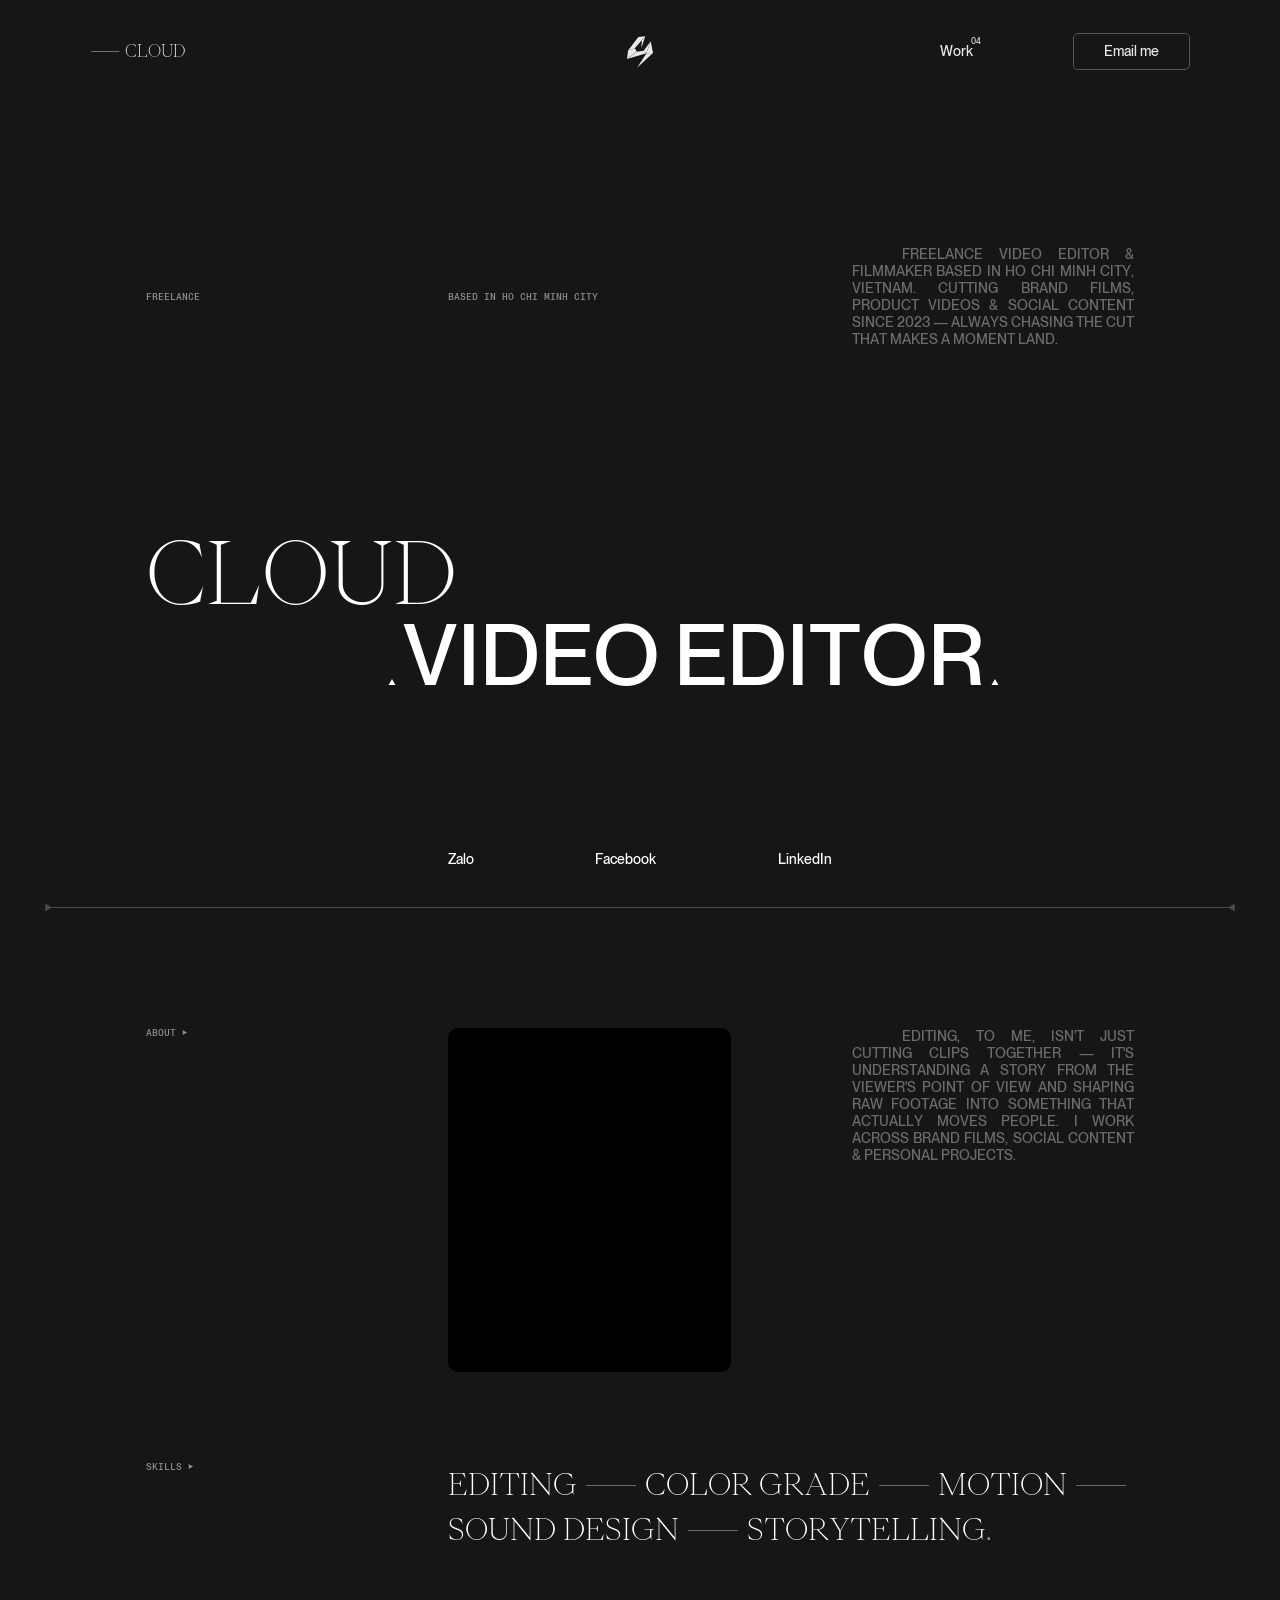
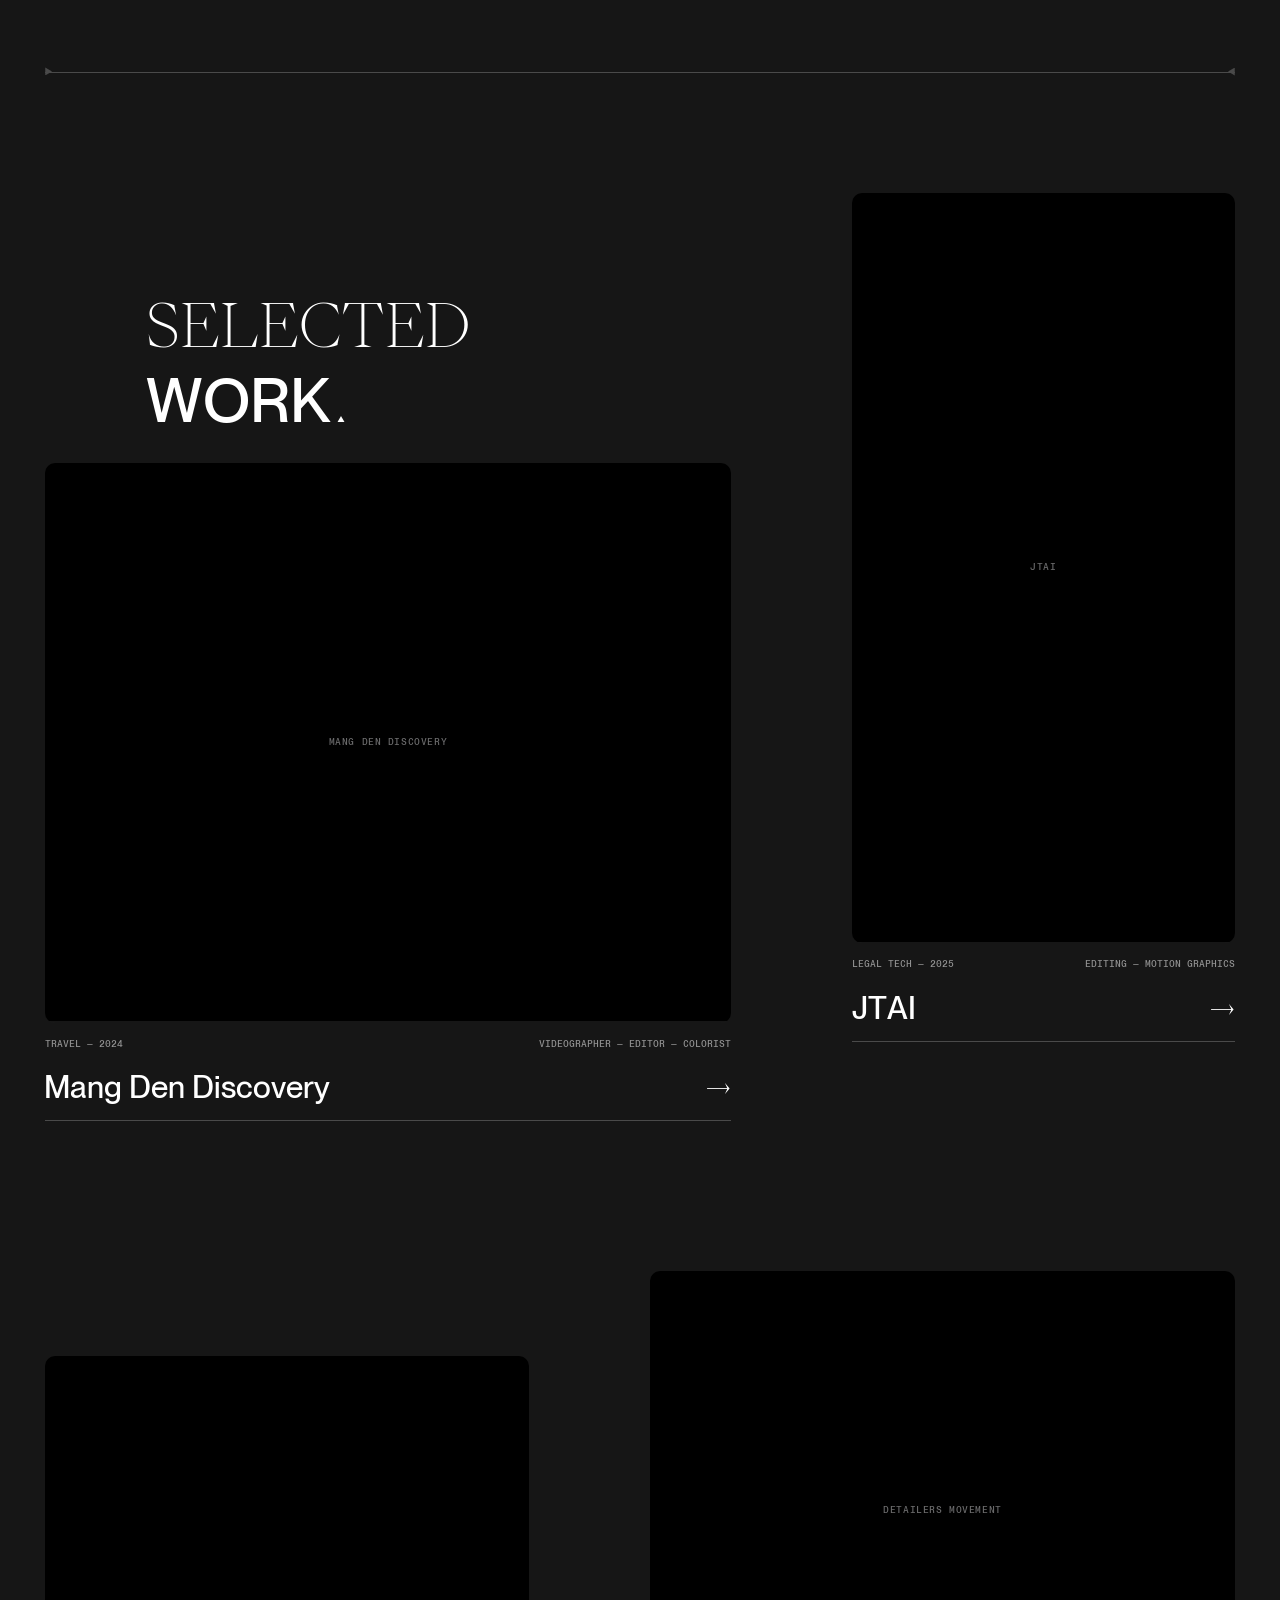
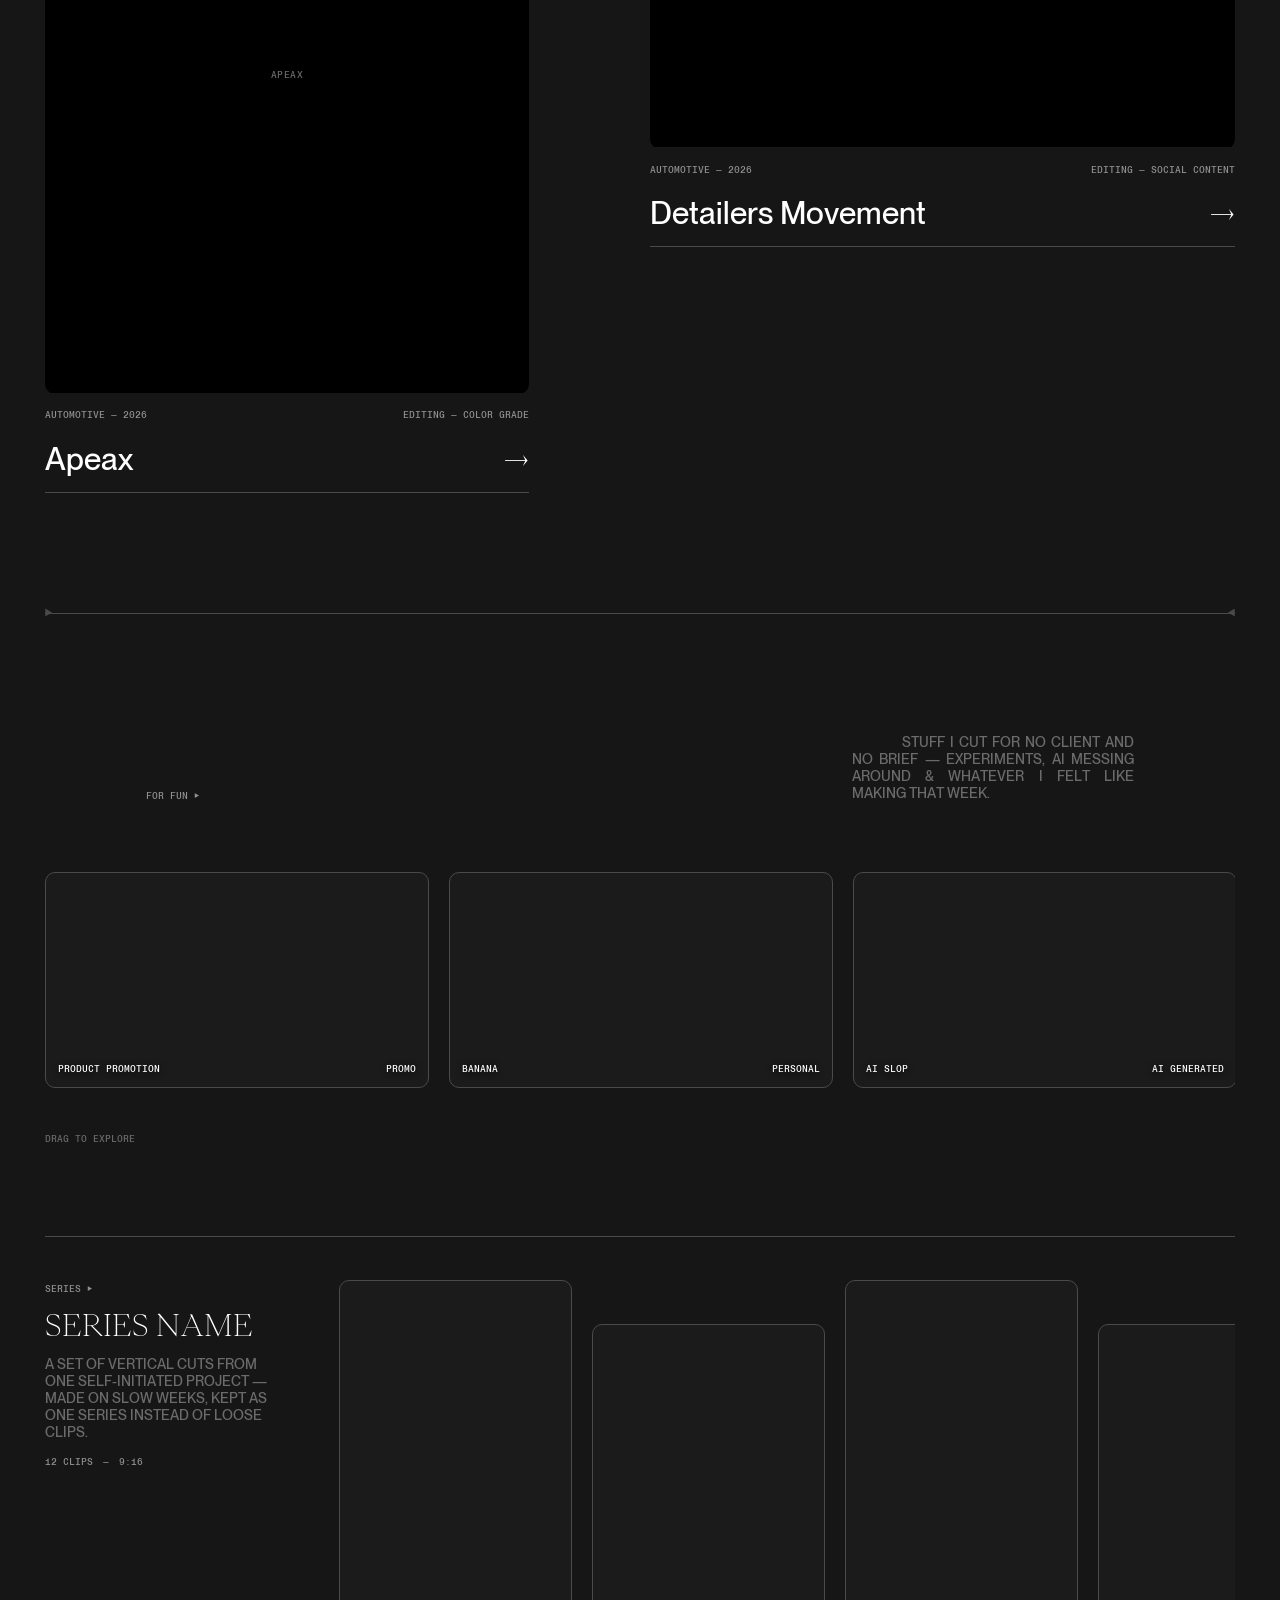
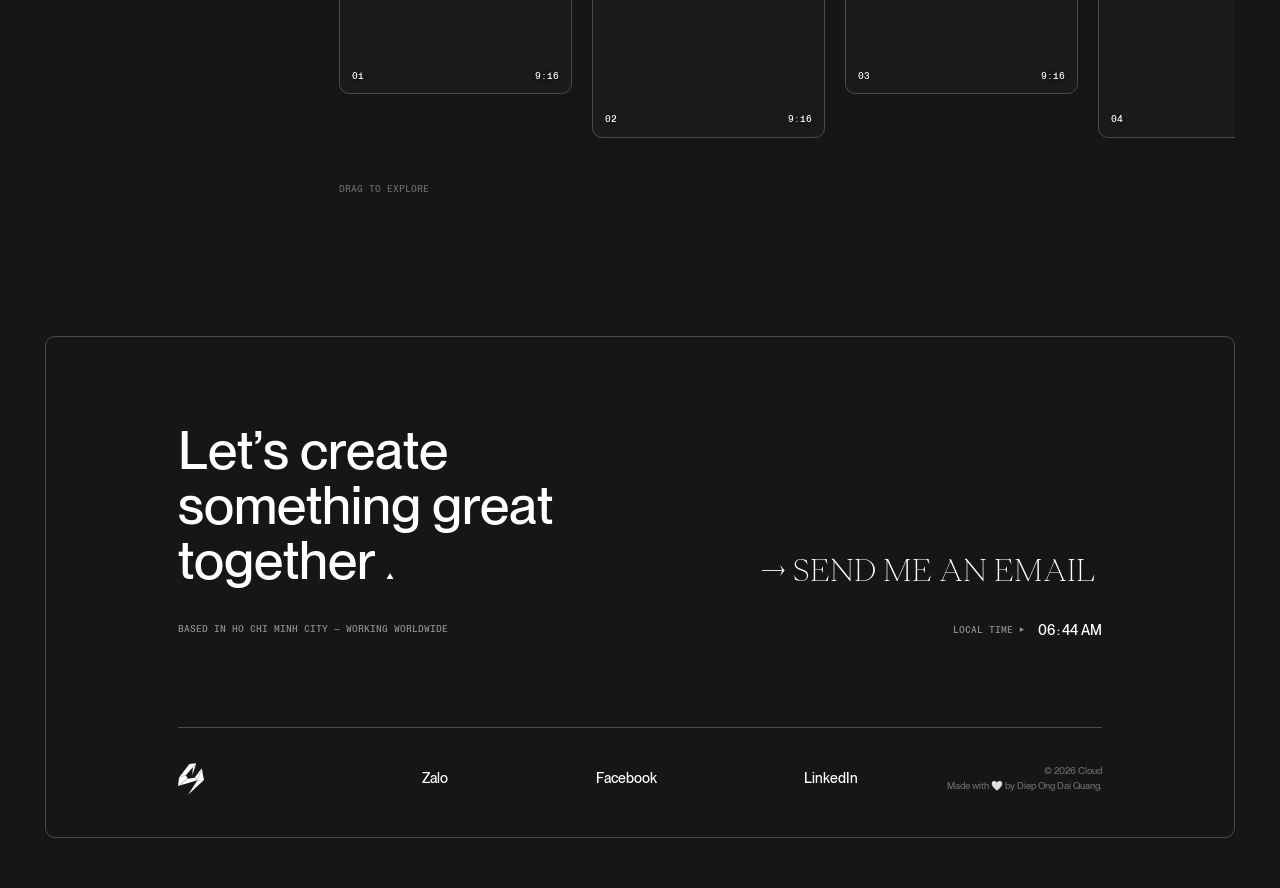
==== index.html @ 5ab8b816 "Add files via upload" ====
<!DOCTYPE html>
<html lang="en">
<head>
<meta charset="utf-8"/>
<meta content="width=device-width, initial-scale=1.0" name="viewport"/>
<!-- Open Graph / Facebook -->
<meta content="website" property="og:type"/>
<meta content="https://cloud-havefun.github.io/" property="og:url"/>
<meta content="Cloud — Video Editor &amp; Filmmaker" property="og:title"/>
<meta content="Freelance video editor &amp; filmmaker based in Ho Chi Minh City, shaping raw footage into stories that land." property="og:description"/>
<meta content="meta.jpg" property="og:image"/>
<!-- Twitter -->
<meta content="summary_large_image" property="twitter:card"/>
<meta content="https://cloud-havefun.github.io/" property="twitter:url"/>
<meta content="Cloud — Video Editor &amp; Filmmaker" property="twitter:title"/>
<meta content="Freelance video editor &amp; filmmaker based in Ho Chi Minh City, shaping raw footage into stories that land." property="twitter:description"/>
<meta content="meta.jpg" property="twitter:image"/>
<!-- Favicons -->
<link href="favicons/favicon.ico" rel="icon" sizes="32x32 48x48"/>
<link href="favicons/apple-touch-icon.png" rel="apple-touch-icon" sizes="180x180"/>
<link href="favicons/site.webmanifest" rel="manifest"/>
<meta content="#161616" name="msapplication-TileColor"/>
<meta content="#161616" name="theme-color"/>
<!-- Google Analytics da go (ID cua template goc). Gan ID cua Cloud vao day khi can. -->
<title>Cloud — Video Editor &amp; Filmmaker</title>
<meta content="Cloud — Video Editor &amp; Filmmaker" name="title"/>
<meta content="Freelance video editor &amp; filmmaker based in Ho Chi Minh City. Brand films, product videos &amp; personal work — editing since 2023." name="description"/>
<script defer src="assets/global-HrnB0tRh.js"></script>
<script defer src="assets/boot.js"></script>
<script defer src="assets/strip-gl.js"></script>
<script defer src="assets/main-local.js"></script>
<link href="assets/global-s0cKKLyf.css" rel="stylesheet"/>
</head>
<body data-barba="wrapper">
<header class="header">
<p class="header__baseline">
<a href="index.html">
<span class="serif uppercase text-white" data-splitting="">
            — Cloud
          </span>
</a>
</p>
<a aria-label="Go back to home page" class="header__logo" data-tilt="" href="index.html">
<svg fill="none" height="32" viewbox="0 0 730 883" width="26" xmlns="http://www.w3.org/2000/svg"><g transform="matrix(1,0,0,1,-376.009873,-122.644983)"><g><g transform="matrix(2.595391,0,0,2.595391,-1046.542531,-931.284148)"><path d="M702.293,534.827L746.365,406.647L709.933,448.21L702.293,534.827Z"/></g><g transform="matrix(2.595391,0,0,2.595391,-1039.923929,-931.284148)"><path d="M652.206,572.327L546.11,651.52L755.096,589.997L725.131,563.036L652.206,572.327Z"/></g><g transform="matrix(2.595391,0,0,2.595391,-1039.923929,-931.284148)"><path d="M725.819,562.5L755.526,589.276L801.576,460.391L725.819,562.5Z"/></g><g transform="matrix(2.595391,0,0,2.595391,-1039.923929,-931.284148)"><path d="M802.31,460.624L756.443,589.695L826.671,587.187L802.31,460.624Z"/></g><g transform="matrix(2.595391,0,0,2.595391,-1039.923929,-931.284148)"><path d="M756.443,590.55L826.671,588.181L654.456,746L756.443,590.55Z"/></g><g transform="matrix(2.595391,0,0,2.595391,-1039.923929,-931.284148)"><path d="M742.963,406.077L629.944,535.447L556.989,558.782L668.669,413.142L742.963,406.077Z"/></g><g transform="matrix(2.595391,0,0,2.595391,-1039.923929,-929.651254)"><path d="M630.055,535.622L557.014,558.822L545.557,650.141L651.658,571.036L630.055,535.622Z"/></g></g></g></svg>
</a>
<nav class="header__nav">
<ul class="header__nav__list">
<li class="header__nav__el" data-splitting="">
<a href="work.html">
<span>Work</span>
<span class="badge">04</span>
</a>
</li>
<li class="header__nav__el">
<a class="button magnet" data-tilt="" href="mailto:cloud.havefun@gmail.com" rel="noreferrer" target="_blank">
              Email me
            </a>
</li>
</ul>
</nav>
</header>
<div data-barba="container" data-barba-namespace="home">
<main>
<section class="section intro" data-delay-animation="" data-section-animation="">
<p class="mono uppercase text-sm intro__baseline">
<span data-splitting="" data-title-animation="">Freelance</span>
<span data-splitting="" data-title-animation="">Based in Ho Chi Minh City</span>
</p>
<p class="uppercase align-justify text-indent intro__text" data-splitting="" data-text-animation="" data-text-animation-duration="0.02">
            Freelance video editor &amp; filmmaker based in Ho Chi Minh City,
            Vietnam. Cutting brand films, product videos &amp; social content
            since 2023 — always chasing the cut that makes a moment land.
          </p>
<h1 class="h1 text-white uppercase intro__title">
<span class="serif block" data-splitting="" data-title-animation="">
              Cloud
            </span>
<span>
<span>
<span aria-hidden="true"> Video Editor </span>
<span class="sans" data-splitting="" data-title-animation="" data-triangle="">
                  Video Editor
                </span>
</span>
</span>
</h1>
<ul class="intro__socials">
<li data-section-text-animation="">
<a class="text-lg text-white" data-splitting="" data-text-animation="" href="https://zalo.me/YOUR_ZALO_NUMBER" rel="noreferrer" target="_blank">
<span>Zalo</span>
</a>
</li>
<li data-section-text-animation="">
<a class="text-lg text-white" data-splitting="" data-text-animation="" href="https://www.facebook.com/share/1Yc9jswDmF/" rel="noreferrer" target="_blank">
<span>Facebook</span>
</a>
</li>
<li data-section-text-animation="">
<a class="text-lg text-white" data-splitting="" data-text-animation="" href="https://www.linkedin.com/in/cloud2002/" rel="noreferrer" target="_blank">
<span>LinkedIn</span>
</a>
</li>
</ul>
</section>
<hr/>
<div data-section-animation="">
<section class="section about">
<h2 class="mono text-sm uppercase" data-splitting="" data-title-animation="">
              About ►
            </h2>
<p class="uppercase align-justify text-indent about__text" data-splitting="" data-text-animation="" data-text-animation-duration="0.02">
              Editing, to me, isn't just cutting clips together — it's
              understanding a story from the viewer's point of view and shaping
              raw footage into something that actually moves people. I work
              across brand films, social content &amp; personal projects.
            </p>
<div class="about__img" data-grid="30" data-image="" data-mouse="0.3" data-section-text-animation="" data-strength="0.1">
<img alt="Cloud" src="https://ik.imagekit.io/mangdendiscovery/LOGOProjects/AvatarEdited.png"/>
</div>
</section>
<section class="section skills">
<h2 class="mono text-sm uppercase" data-splitting="" data-title-animation="">
              Skills ►
            </h2>
<p class="text-grey-3 h3 serif text-justify uppercase skills__content" data-section-text-animation="" data-splitting="" data-text-animation="">
<span>Editing</span> — <span>Color Grade</span> —
              <span>Motion</span> — <span>Sound Design</span> —
              <span>storytelling</span>.
            </p>
</section>
</div>
<hr/>
<section class="section selected" data-parallax-animation="" data-section-animation="">
<h2 class="h2 uppercase text-white selected__title">
<span class="serif">
<span aria-hidden="true">Selected</span>
<span data-splitting="" data-title-animation=""> Selected </span>
</span>
<span data-splitting="" data-title-animation="" data-triangle="">work</span>
</h2>
<ul class="selected__list">
<li class="selected__el" data-section-text-animation="">
<h3 class="selected__el__title h3 text-white">
<span data-splitting="" data-text-animation="" data-tilt="">Mang Den Discovery</span><span data-splitting="" data-text-animation="" data-tilt="">→</span>
</h3>
<div class="selected__el__content mono text-sm uppercase">
<div class="selected__el__img" data-grid="30" data-image="" data-mouse="0.3" data-strength="0.1" data-placeholder="Mang Den Discovery">
<img alt="Mang Den Discovery" class="hover-effect" src="https://ik.imagekit.io/mangdendiscovery/LOGOProjects/MDD.png"/>
</div>
<div class="selected__el__data">
<p data-splitting="" data-title-animation="">Travel — 2024</p>
<p data-splitting="" data-title-animation="">
                    Videographer — editor — colorist
                  </p>
</div>
</div>
<a class="selected__el__link" href="Projects/MDD/mangden.html">See more about the project Mang Den Discovery</a>
</li>
<li class="selected__el" data-section-text-animation="" data-speed="8">
<h3 class="selected__el__title h3 text-white">
<span data-splitting="" data-text-animation="" data-tilt="">JTAI</span><span data-splitting="" data-text-animation="" data-tilt="">→</span>
</h3>
<div class="selected__el__content mono text-sm uppercase">
<div class="selected__el__img" data-grid="30" data-image="" data-mouse="0.3" data-strength="0.1" data-placeholder="JTAI">
<img alt="JTAI" src="https://ik.imagekit.io/mangdendiscovery/LOGOProjects/JTAI.png"/>
</div>
<div class="selected__el__data">
<p data-splitting="" data-title-animation="">Legal Tech — 2025</p>
<p data-splitting="" data-title-animation="">
                    editing — motion graphics
                  </p>
</div>
</div>
<a class="selected__el__link" href="Projects/JTAI/jtai.html">See more about the project JTAI</a>
</li>
<li class="selected__el" data-section-text-animation="" data-speed="6">
<h3 class="selected__el__title h3 text-white">
<span data-splitting="" data-text-animation="" data-tilt="">Apeax</span><span data-splitting="" data-text-animation="" data-tilt="">→</span>
</h3>
<div class="selected__el__content mono text-sm uppercase">
<div class="selected__el__img" data-grid="30" data-image="" data-mouse="0.3" data-strength="0.1" data-placeholder="Apeax">
<img alt="Apeax" src="https://ik.imagekit.io/mangdendiscovery/LOGOProjects/AP.png"/>
</div>
<div class="selected__el__data">
<p data-splitting="" data-title-animation="">Automotive — 2026</p>
<p data-splitting="" data-title-animation="">
                    editing — color grade
                  </p>
</div>
</div>
<a class="selected__el__link" href="Projects/Apeax/apeax.html">See more about the project Apeax</a>
</li>
<li class="selected__el" data-section-text-animation="">
<h3 class="selected__el__title h3 text-white">
<span data-splitting="" data-text-animation="" data-tilt="">Detailers Movement</span><span data-splitting="" data-text-animation="" data-tilt="">→</span>
</h3>
<div class="selected__el__content mono text-sm uppercase">
<div class="selected__el__img" data-grid="30" data-image="" data-mouse="0.3" data-strength="0.1" data-placeholder="Detailers Movement">
<img alt="Detailers Movement" src="https://ik.imagekit.io/mangdendiscovery/LOGOProjects/DMI.png"/>
</div>
<div class="selected__el__data">
<p data-splitting="" data-title-animation="">Automotive — 2026</p>
<p data-splitting="" data-title-animation="">
                    editing — social content
                  </p>
</div>
</div>
<a class="selected__el__link" href="Projects/DMI/dmi.html">See more about the project Detailers Movement</a>
</li>
</ul>
</section>
<hr/>
<section class="section fun" data-section-animation="">
<div class="fun__head">
<h2 class="mono text-sm uppercase" data-splitting="" data-title-animation="">
              For Fun ►
            </h2>
<p class="uppercase align-justify text-indent fun__intro" data-splitting="" data-text-animation="" data-text-animation-duration="0.02">
              Stuff I cut for no client and no brief — experiments, AI
              messing around &amp; whatever I felt like making that week.
            </p>
</div>
<div class="fun__strip">
<div class="hstrip hstrip--fun">
<div class="hstrip__item" data-yt="cFqAOvrXOv0" data-title="Product Promotion" data-desc="">
<img alt="Product Promotion" loading="lazy" src="https://ik.imagekit.io/mangdendiscovery/FunThumb/Motion.png"/>
<div class="hstrip__cap mono text-sm uppercase"><span>Product Promotion</span><span>Promo</span></div>
</div>
<div class="hstrip__item" data-yt="lyXL8VFjUq0" data-title="Banana" data-desc="">
<img alt="Banana" loading="lazy" src="https://ik.imagekit.io/mangdendiscovery/FunThumb/Banana.png"/>
<div class="hstrip__cap mono text-sm uppercase"><span>Banana</span><span>Personal</span></div>
</div>
<div class="hstrip__item" data-yt="W3sK1kcXpiM" data-title="AI Slop" data-desc="">
<img alt="AI Slop" loading="lazy" src="https://ik.imagekit.io/mangdendiscovery/FunThumb/AI%20Slop.png"/>
<div class="hstrip__cap mono text-sm uppercase"><span>AI Slop</span><span>AI Generated</span></div>
</div>
<div class="hstrip__item" data-yt="bTaR9XivQlM" data-title="Car" data-desc="">
<img alt="Car" loading="lazy" src="https://ik.imagekit.io/mangdendiscovery/FunThumb/Car.png"/>
<div class="hstrip__cap mono text-sm uppercase"><span>Car</span><span>Automotive</span></div>
</div>
<div class="hstrip__item" data-yt="IUdSrWOykyo" data-title="Bikini" data-desc="">
<img alt="Bikini" loading="lazy" src="https://ik.imagekit.io/mangdendiscovery/FunThumb/Bikini.png"/>
<div class="hstrip__cap mono text-sm uppercase"><span>Coming Soon</span><span>TBA</span></div>
</div>
</div>
<div class="strip-foot mono text-sm uppercase">
<span class="strip-hint">Drag to explore</span>
</div>
</div>
<!-- ============================================================
     CUM VIDEO DOC — 12 clip cua CUNG MOT du an, lam luc ranh.

     !!! 12 data-yt duoi day la ID TAM (muon tu Apeax + DMI) chi de
     !!! bam thu cho ra lightbox. THAY HET bang ID that truoc khi deploy,
     !!! khong la clip khach hang se nam trong muc "For Fun".

     Cach dien noi dung (giong muc 4 cua file ban giao):
       data-yt   = doan sau "v=" trong link YouTube. De rong = bam khong lam gi.
       data-ratio="9/16" BAT BUOC giu lai, khong thi lightbox mo ra khung ngang.
       src cua <img> = anh thumb tu export, de trong thi o hien nen toi + caption.
       data-desc = mo ta hien duoi video trong lightbox.
     Ten du an / mo ta / caption ben duoi deu la cho tam, sua thoai mai.
     ============================================================ -->
<div class="fun__series">
<div class="fun__series__head">
<h3 class="mono text-sm uppercase fun__series__label" data-splitting="" data-title-animation="">
              Series ►
            </h3>
<p class="serif uppercase text-white fun__series__title" data-splitting="" data-title-animation="">
              Series Name
            </p>
<p class="uppercase fun__series__desc" data-splitting="" data-text-animation="" data-text-animation-duration="0.02">
              A set of vertical cuts from one self-initiated project — made on
              slow weeks, kept as one series instead of loose clips.
            </p>
<p class="mono text-sm uppercase fun__series__meta" data-splitting="" data-title-animation="">
<span>12 clips</span><span>—</span><span>9:16</span>
</p>
</div>
<div class="fun__series__strip">
<div class="hstrip hstrip--stack">
<div class="hstrip__item" data-yt="b-oDeTqZUiY" data-ratio="9/16" data-title="PauseABit 001" data-desc="">
<img alt="Clip 01" loading="lazy" src="https://ik.imagekit.io/mangdendiscovery/PAB/01.png"/>
<div class="hstrip__cap mono text-sm uppercase"><span>01</span><span>9:16</span></div>
</div>
<div class="hstrip__item" data-yt="_FhbmLOclkw" data-ratio="9/16" data-title="PauseABit 002" data-desc="">
<img alt="Clip 02" loading="lazy" src="https://ik.imagekit.io/mangdendiscovery/PAB/02.png?updatedAt=1791451244884"/>
<div class="hstrip__cap mono text-sm uppercase"><span>02</span><span>9:16</span></div>
</div>
<div class="hstrip__item" data-yt="4-RiQVPbO64" data-ratio="9/16" data-title="PauseABit 014" data-desc="">
<img alt="Clip 03" loading="lazy" src="https://ik.imagekit.io/mangdendiscovery/PAB/14.png?updatedAt=1791451244456"/>
<div class="hstrip__cap mono text-sm uppercase"><span>03</span><span>9:16</span></div>
</div>
<div class="hstrip__item" data-yt="Gh1_aw7t_rU" data-ratio="9/16" data-title="PauseABit 004" data-desc="">
<img alt="Clip 04" loading="lazy" src="https://ik.imagekit.io/mangdendiscovery/PAB/04.png?updatedAt=1791451244392"/>
<div class="hstrip__cap mono text-sm uppercase"><span>04</span><span>9:16</span></div>
</div>
<div class="hstrip__item" data-yt="E5csrVZALj0" data-ratio="9/16" data-title="PauseABit 005" data-desc="">
<img alt="Clip 05" loading="lazy" src="https://ik.imagekit.io/mangdendiscovery/PAB/05.png?updatedAt=1791451245048"/>
<div class="hstrip__cap mono text-sm uppercase"><span>05</span><span>9:16</span></div>
</div>
<div class="hstrip__item" data-yt="QhcrbTdu5zc" data-ratio="9/16" data-title="PauseABit 006" data-desc="">
<img alt="Clip 06" loading="lazy" src="https://ik.imagekit.io/mangdendiscovery/PAB/06.png?updatedAt=1791451244526"/>
<div class="hstrip__cap mono text-sm uppercase"><span>06</span><span>9:16</span></div>
</div>
<div class="hstrip__item" data-yt="Y-P0Ph0nTLE" data-ratio="9/16" data-title="PauseABit 008" data-desc="">
<img alt="Clip 07" loading="lazy" src="https://ik.imagekit.io/mangdendiscovery/PAB/08.png?updatedAt=1791451244165"/>
<div class="hstrip__cap mono text-sm uppercase"><span>07</span><span>9:16</span></div>
</div>
<div class="hstrip__item" data-yt="-LKD_uLu3IQ" data-ratio="9/16" data-title="PauseABit 009" data-desc="">
<img alt="Clip 08" loading="lazy" src="https://ik.imagekit.io/mangdendiscovery/PAB/09.png?updatedAt=1791451244724"/>
<div class="hstrip__cap mono text-sm uppercase"><span>08</span><span>9:16</span></div>
</div>
<div class="hstrip__item" data-yt="rdYoVpwNAdA" data-ratio="9/16" data-title="PauseABit 010" data-desc="">
<img alt="Clip 09" loading="lazy" src="https://ik.imagekit.io/mangdendiscovery/PAB/10.png?updatedAt=1791451244493"/>
<div class="hstrip__cap mono text-sm uppercase"><span>09</span><span>9:16</span></div>
</div>
<div class="hstrip__item" data-yt="p96WiCjlaGk" data-ratio="9/16" data-title="PauseABit 012" data-desc="">
<img alt="Clip 10" loading="lazy" src="https://ik.imagekit.io/mangdendiscovery/PAB/12.png?updatedAt=1791451245488"/>
<div class="hstrip__cap mono text-sm uppercase"><span>10</span><span>9:16</span></div>
</div>
<div class="hstrip__item" data-yt="2jrdZ81JjqI" data-ratio="9/16" data-title="PauseABit 013" data-desc="">
<img alt="Clip 11" loading="lazy" src="https://ik.imagekit.io/mangdendiscovery/PAB/13.png?updatedAt=1791451245004"/>
<div class="hstrip__cap mono text-sm uppercase"><span>11</span><span>9:16</span></div>
</div>
<div class="hstrip__item" data-yt="rD_iwnk1J0g" data-ratio="9/16" data-title="PauseABit 003" data-desc="">
<img alt="Clip 12" loading="lazy" src="https://ik.imagekit.io/mangdendiscovery/PAB/03.png?updatedAt=1791451246068"/>
<div class="hstrip__cap mono text-sm uppercase"><span>12</span><span>9:16</span></div>
</div>
</div>
<div class="strip-foot mono text-sm uppercase">
<span class="strip-hint">Drag to explore</span>
</div>
</div>
</div>
</section>
</main>
<footer class="footer">
<div class="footer__content">
<p class="footer__title text-white" data-splitting="" data-triangle="">
            Let’s create something great together
          </p>
<p class="footer__location mono uppercase text-sm" data-splitting="">
            Based in Ho Chi Minh City — working worldwide
          </p>
</div>
<div class="footer__mail">
<a class="serif text-white uppercase footer__cta" data-splitting="" href="mailto:cloud.havefun@gmail.com" rel="noreferrer" target="_blank">
<span>→</span>
<span>Send me an email</span>
</a>
<p class="footer__time">
<span class="mono text-sm uppercase" data-splitting="">local time ►</span>
<span class="text-white time" id="local-time">
<span>08</span>
<span>:</span>
<span>30 AM</span>
</span>
</p>
</div>
<div class="footer__credits">
<ul class="footer__socials">
<li class="footer__socials__el">
<a class="text-lg text-white" data-splitting="" href="https://zalo.me/0326508150" rel="noreferrer" target="_blank">
<span>Zalo</span>
</a>
</li>
<li class="footer__socials__el">
<a class="text-lg text-white" data-splitting="" href="https://www.facebook.com/share/1Yc9jswDmF/" rel="noreferrer" target="_blank">
<span>Facebook</span>
</a>
</li>
<li class="footer__socials__el">
<a class="text-lg text-white" data-splitting="" href="https://www.linkedin.com/in/cloud2002/" rel="noreferrer" target="_blank">
<span>LinkedIn</span>
</a>
</li>
</ul>
<svg class="footer__logo" data-tilt="" fill="none" height="32" viewbox="0 0 730 883" width="26" xmlns="http://www.w3.org/2000/svg"><g transform="matrix(1,0,0,1,-376.009873,-122.644983)"><g><g transform="matrix(2.595391,0,0,2.595391,-1046.542531,-931.284148)"><path d="M702.293,534.827L746.365,406.647L709.933,448.21L702.293,534.827Z"/></g><g transform="matrix(2.595391,0,0,2.595391,-1039.923929,-931.284148)"><path d="M652.206,572.327L546.11,651.52L755.096,589.997L725.131,563.036L652.206,572.327Z"/></g><g transform="matrix(2.595391,0,0,2.595391,-1039.923929,-931.284148)"><path d="M725.819,562.5L755.526,589.276L801.576,460.391L725.819,562.5Z"/></g><g transform="matrix(2.595391,0,0,2.595391,-1039.923929,-931.284148)"><path d="M802.31,460.624L756.443,589.695L826.671,587.187L802.31,460.624Z"/></g><g transform="matrix(2.595391,0,0,2.595391,-1039.923929,-931.284148)"><path d="M756.443,590.55L826.671,588.181L654.456,746L756.443,590.55Z"/></g><g transform="matrix(2.595391,0,0,2.595391,-1039.923929,-931.284148)"><path d="M742.963,406.077L629.944,535.447L556.989,558.782L668.669,413.142L742.963,406.077Z"/></g><g transform="matrix(2.595391,0,0,2.595391,-1039.923929,-929.651254)"><path d="M630.055,535.622L557.014,558.822L545.557,650.141L651.658,571.036L630.055,535.622Z"/></g></g></g></svg>
<p>
<span class="block text-sm align-right">© 2026 Cloud</span>
<span class="block text-sm align-right">Made with 🤍 by Diep Ong Dai Quang.</span>
</p>
</div>
</footer>
</div>
<!-- Script nay chay truoc file JS chinh (JS chinh co "defer" nen luon chay sau cung). -->
<script>
  (function () {
    // Khi mo bang file:// trinh duyet coi MOI file la mot origin rieng, nen anh load tu o cung
    // bi danh dau "cross-origin". WebGL tu choi dung anh do lam texture -> SecurityError,
    // canvas trang, khong thay anh. Mo qua http (Live Server / GitHub Pages) thi khong dinh.
    // Truong hop file:// -> go data-image de bo hieu ung distort va hien anh thuong.
    if (location.protocol === "file:") {
      document.querySelectorAll("[data-image]").forEach(function (slot) {
        slot.removeAttribute("data-image");
      });
    }
    // O nao chua co file anh that -> an canvas + hien nhan ten du an.
    function markEmptySlots() {
      document.querySelectorAll(".selected__el__img").forEach(function (slot) {
        var img = slot.querySelector("img");
        slot.classList.toggle("is-empty", !img || (img.complete && img.naturalWidth === 0));
      });
    }
    window.addEventListener("load", function () {
      markEmptySlots();
      setTimeout(markEmptySlots, 400);
    });
  })();
</script>
<!-- LIGHTBOX (For Fun) -->
<div class="vlb" data-lenis-prevent="" id="vlb">
<div class="vlb__bar vlb__bar--top mono text-sm uppercase">
<p class="vlb__title serif uppercase" id="vlb-title"></p>
<button class="btn btn--sm vlb__close" data-tilt="" type="button">Close ✕</button>
</div>
<div class="vlb__stage" id="vlb-stage"></div>
<div class="vlb__bar vlb__bar--bottom mono text-sm uppercase">
<p class="vlb__desc" id="vlb-desc"></p>
</div>
</div>
<script>
  (function () {
    var EMBED = "https://www.youtube.com/embed/";

    function fadeIn(img) {
      if (img.complete && img.naturalWidth) img.classList.add("is-loaded");
      else img.addEventListener("load", function () { img.classList.add("is-loaded"); });
    }
    document.querySelectorAll(".hstrip__item>img").forEach(fadeIn);

    // ================= Keo ngang bang chuot =================
    document.querySelectorAll(".hstrip").forEach(function (el) {
      var down = false, moved = false, startX = 0, startLeft = 0;
      el.addEventListener("pointerdown", function (e) {
        if (e.pointerType !== "mouse") return;   // cam ung de trinh duyet tu lo
        down = true; moved = false;
        startX = e.clientX; startLeft = el.scrollLeft;
      });
      el.addEventListener("pointermove", function (e) {
        if (!down) return;
        var dx = e.clientX - startX;
        if (!moved && Math.abs(dx) > 4) { moved = true; el.classList.add("is-dragging"); }
        if (moved) { el.scrollLeft = startLeft - dx; e.preventDefault(); }
      });
      function end() {
        down = false;
        if (moved) setTimeout(function () { el.classList.remove("is-dragging"); }, 0);
      }
      el.addEventListener("pointerup", end);
      el.addEventListener("pointerleave", end);
      el.addEventListener("pointercancel", end);
      el.addEventListener("dragstart", function (e) { e.preventDefault(); });
    });
    function dragging(el) {
      var s = el.closest(".hstrip");
      return s && s.classList.contains("is-dragging");
    }

    // ================= Lightbox (chi co video) =================
    var lb = document.getElementById("vlb");
    var stage = document.getElementById("vlb-stage");
    var elTitle = document.getElementById("vlb-title");
    var elDesc = document.getElementById("vlb-desc");
    if (!lb) return;

    function clearStage() {
      var f = stage.querySelector("iframe");
      // "about:blank" moi cat han tieng; gan chuoi rong thi Chrome van chay ngam.
      if (f) { f.src = "about:blank"; f.remove(); }
      stage.querySelectorAll(".vlb__video").forEach(function (n) { n.remove(); });
    }

    // Khung video phai vua CA be ngang lan chieu cao kha dung cua man hinh.
    // Do theo viewport chu KHONG do theo stage: stage cao theo noi dung,
    // luc chua co video thi clientHeight = 0.
    function fitVideo(box, ratio) {
      var small = window.innerWidth < 700;
      var maxW = Math.min(window.innerWidth * (small ? 0.92 : 0.86), 1080);
      var maxH = window.innerHeight * (small ? 0.62 : 0.70);
      var bw = maxW, bh = bw / ratio;
      if (bh > maxH) { bh = maxH; bw = bh * ratio; }
      box.style.width = Math.round(bw) + "px";
      box.style.height = Math.round(bh) + "px";
    }

    function openLB() {
      lb.classList.add("is-open");
      document.body.style.overflow = "hidden";
      requestAnimationFrame(function () { lb.classList.add("is-ready"); });
    }
    function closeLB() {
      lb.classList.remove("is-open");
      lb.classList.remove("is-ready");
      setTimeout(clearStage, 360);
      document.body.style.overflow = "";
    }

    function showVideo(el) {
      clearStage();
      var r = (el.getAttribute("data-ratio") || "16/9").split("/");
      var ratio = parseFloat(r[0]) / parseFloat(r[1]);
      var box = document.createElement("div");
      box.className = "vlb__video";
      box.setAttribute("data-ratio-num", ratio);
      var f = document.createElement("iframe");
      // Thieu referrerpolicy la YouTube tra ve Error 153 khi chay tren domain khac.
      f.setAttribute("referrerpolicy", "strict-origin-when-cross-origin");
      f.setAttribute("allow", "autoplay; encrypted-media; fullscreen");
      f.setAttribute("allowfullscreen", "");
      f.src = EMBED + el.getAttribute("data-yt") + "?autoplay=1&rel=0";
      box.appendChild(f);
      stage.appendChild(box);
      elTitle.textContent = el.getAttribute("data-title") || "";
      elDesc.textContent = el.getAttribute("data-desc") || "";
      openLB();
      // do kich thuoc sau khi lightbox da hien
      requestAnimationFrame(function () {
        fitVideo(box, ratio);
        requestAnimationFrame(function () { box.classList.add("is-on"); });
      });
    }

    lb.addEventListener("click", function (e) {
      if (e.target === lb || e.target === stage) { closeLB(); return; }
      if (e.target.closest(".vlb__close")) closeLB();
    });
    document.addEventListener("keydown", function (e) {
      if (e.key === "Escape" && lb.classList.contains("is-open")) closeLB();
    });
    window.addEventListener("resize", function () {
      var box = stage.querySelector(".vlb__video");
      if (box) fitVideo(box, parseFloat(box.getAttribute("data-ratio-num")) || 16 / 9);
    });

    // O nao chua co ID YouTube (Coming Soon / 12 clip doc chua dien) thi bam khong lam gi.
    document.querySelectorAll(".hstrip__item").forEach(function (el) {
      el.addEventListener("click", function () {
        if (dragging(el)) return;
        if (el.getAttribute("data-yt")) showVideo(el);
      });
    });
  })();
</script>
<!-- PAGE TRANSITION -->
<div class="transition"></div>
</body>
</html>
---- assets/global-s0cKKLyf.css ----
@font-face{font-family:PP Eiko;font-weight:100;src:url(../fonts/PP-Eiko/PPEiko-Thin.woff2) format("woff2")}@font-face{font-family:PP Neue Montreal;font-weight:500;src:url(../fonts/PP-Neue-Montreal/PPNeueMontreal-Medium.woff2) format("woff2")}@font-face{font-family:PP Neue Montreal Mono;font-weight:500;src:url(../fonts/PP-Neue-Montreal-Mono/PPNeueMontrealMono-Medium.woff2) format("woff2")}.splitting .word{text-indent:0}@keyframes glitchText{0%{opacity:1;transform:translate3d(-10px,0,0) scale3d(-1,-1,1);-webkit-clip-path:polygon(0 20%,100% 20%,100% 21%,0 21%);clip-path:polygon(0 20%,100% 20%,100% 21%,0 21%)}10%{-webkit-clip-path:polygon(0 33%,100% 33%,100% 33%,0 33%);clip-path:polygon(0 33%,100% 33%,100% 33%,0 33%)}20%{-webkit-clip-path:polygon(0 44%,100% 44%,100% 44%,0 44%);clip-path:polygon(0 44%,100% 44%,100% 44%,0 44%)}35%{-webkit-clip-path:polygon(0 50%,100% 50%,100% 20%,0 20%);clip-path:polygon(0 50%,100% 50%,100% 20%,0 20%)}50%{-webkit-clip-path:polygon(0 70%,100% 70%,100% 70%,0 70%);clip-path:polygon(0 70%,100% 70%,100% 70%,0 70%)}60%{-webkit-clip-path:polygon(0 80%,100% 80%,100% 80%,0 80%);clip-path:polygon(0 80%,100% 80%,100% 80%,0 80%)}70%{-webkit-clip-path:polygon(0 50%,100% 50%,100% 55%,0 55%);clip-path:polygon(0 50%,100% 50%,100% 55%,0 55%)}80%{-webkit-clip-path:polygon(0 70%,100% 70%,100% 80%,0 80%);clip-path:polygon(0 70%,100% 70%,100% 80%,0 80%)}90%{transform:translate3d(-10px,0,0) scale3d(-1,-1,1)}to{opacity:1;transform:translateZ(0) scaleZ(1);-webkit-clip-path:polygon(0 0,100% 0,100% 100%,0% 100%);clip-path:polygon(0 0,100% 0,100% 100%,0% 100%)}}@keyframes glitchLine{0%{transform:scaleZ(1)}10%{transform:translate3d(10px,0,0)}20%{transform:translate3d(0,4px,0)}30%{transform:scale3d(.1,1.4,1) translate3d(0,-25px,0);transform-origin:100% 0%}40%{transform:scale3d(1,.3,1) translate3d(0,25px,0)}50%{transform:scale3d(.5,.3,1) translate3d(-100px,-80px,0)}60%{transform:scale3d(1,1.25,1) translate3d(10px,-5px,0)}70%{transform:scale3d(.5,.5,1) translate3d(0,20px,0)}80%{transform:translate3d(-30,10px,0) scale3d(1,.4,1);transform-origin:100% 0%}90%{transform:scale3d(1,.5,1) translate3d(0,-15px,0);transform-origin:0% 50%}to{opacity:1}}@keyframes fade{0%{opacity:0}50%{opacity:0}to{opacity:1}}:root{font-family:PP Neue Montreal,sans-serif;line-height:1.5;font-size:.8125rem;color:#6b6b6c;color-scheme:light dark;font-synthesis:none;text-rendering:optimizeLegibility;-webkit-font-smoothing:antialiased;-moz-osx-font-smoothing:grayscale}@media screen and (min-width: 768px){:root{font-size:.875rem}}*,*:after,*:before{box-sizing:border-box}body{margin:0;min-height:100vh;background:#161616;position:relative;display:flex;flex-direction:column;width:100vw;overflow-x:hidden;transition:background .3s ease}main{max-width:100vw;width:100%;margin:0 auto;padding:0 18px}@media screen and (min-width: 768px){main{padding:0 45px}}@media screen and (min-width: 1024px){main{max-width:1560px}}[data-barba=container]{min-height:100vh;display:flex;flex-direction:column}[data-title-animation]{white-space:nowrap}a{color:#919191;text-decoration:inherit;position:relative;white-space:nowrap;cursor:pointer;width:fit-content}a:hover>span:not(.word){animation:glitchText .4s linear}@media (hover: hover) and (pointer: fine){a:before{content:"";position:absolute;width:100%;height:1px;background:currentColor;top:100%;left:0;pointer-events:none;opacity:0}a:hover:before{opacity:1;animation:glitchLine .4s steps(2,start) forwards}}h1,h2,h3,h4,h5,h6{line-height:1.1;font-weight:400;margin:0}ul,ol{list-style:none;margin:0;padding:0}hr{display:block;color:transparent;background:#4a4a4a;border:none;height:1px;width:100%;position:relative;overflow:visible}hr:before,hr:after{content:"";background:url('data:image/svg+xml,<svg width="9" height="9" viewBox="0 0 9 9" fill="none" xmlns="http://www.w3.org/2000/svg"><path d="M7 4.5L0.25 8.39711L0.25 0.602885L7 4.5Z" fill="%234A4A4A"/></svg>');position:absolute;translate:0 -50%;top:50%;width:8px;height:8px}hr:before{left:0;top:calc(50% - 1px)}hr:after{rotate:180deg;right:0}img{object-fit:cover;display:block}p{margin:0}*{scrollbar-width:thin;scrollbar-color:#4A4A4A #1B1B1B}*::-webkit-scrollbar{width:12px}*::-webkit-scrollbar-track{background:#1b1b1b}*::-webkit-scrollbar-thumb{background-color:#4a4a4a;border-radius:50px;border:3px solid #1B1B1B}.serif{font-family:PP Eiko}.sans{font-family:PP Neue Montreal}.mono{font-family:PP Neue Montreal Mono;color:#919191}.uppercase{text-transform:uppercase}.h1{font-size:2.3rem}@media screen and (min-width: 370px){.h1{font-size:2.5rem}}@media screen and (min-width: 402px){.h1{font-size:2.9230769231rem}}@media screen and (min-width: 1024px){.h1{font-size:4.57142857rem}}@media screen and (min-width: 1280px){.h1{font-size:6.142857rem}}.h2{font-size:2.9230769231rem}@media screen and (min-width: 1024px){.h2{font-size:4.3571428571rem}}.h3{font-size:1.6923076923rem}@media screen and (min-width: 1024px){.h3{font-size:2.125rem}}@media screen and (min-width: 1024px){.h4{font-size:1.125rem}}.text-sm{font-size:.7692307692rem}@media screen and (min-width: 768px){.text-sm{font-size:.6875rem}}.text-lg{font-size:1.2307692308rem}.text-white{color:#fff}.text-grey-3{color:#919191}.align-left{text-align:left}.align-center{text-align:center}.align-right{text-align:right}.align-justify{text-align:justify}.text-indent{text-indent:50px}.flex{display:flex}.justify-between{justify-content:space-between}.block{display:block}.max-w-sm{width:71.1627906977vw;max-width:306px;margin:0 auto}.max-w-lg{max-width:1290px;margin:0 auto}.max-h-screen{height:100vh;overflow:hidden}.my-50{margin-top:50px;margin-bottom:50px}body{--button-border-radius: 40px;--button-bg: transparent;--button-stroke: #000;--button-stroke-width: 1px;--button-text: #000;--button-bg-hover: #d8d4cf;--button-stroke-hover: #000;--button-stroke-width-hover: 1px;--button-text-hover: #fff;--cursor-stroke: #fff;--cursor-fill: #fff;--cursor-stroke-width: 1px;--button-filler: #000;--color-bg: #ccc}.button{cursor:pointer;overflow:hidden;display:flex;align-items:center;justify-content:center;padding:7px 30px;border:1px solid #6B6B6C;border-radius:5px;transition:all .3s ease}.button:before{display:none}.button:focus,.button:hover{background:#fff;color:#000}.button:focus,.button--hover{outline:none;border-width:var(--button-stroke-width-hover);border-color:var(--button-stroke-hover);color:var(--button-text-hover)}.button__filler{background:var(--button-filler);position:absolute;width:150%;height:200%;border-radius:50%;top:-50%;left:-25%;transform:translate3d(0,75%,0)}.button__text,.button__text-inner{display:flex;align-items:center;justify-content:center;width:100%;height:100%}.button .whitespace{width:5px}.badge{color:var(--White, #fff);text-align:right;font-family:PP Neue Montreal;font-size:8px;font-style:normal;font-weight:500;line-height:normal;position:absolute;top:0;right:0;translate:8px -75%}.list{display:flex;flex-direction:column;margin-bottom:25px}@media screen and (min-width: 768px){.list{margin-bottom:30px}}.list:has(.list__el__wrapper:hover) .list__el__wrapper:not(.list__el__wrapper:hover){opacity:.5}.list__el{opacity:0;position:relative}.list__el__wrapper{position:relative;display:grid;grid-template-columns:70px 1fr 30px;row-gap:15px;padding:15px 0 28px;opacity:1;transition:opacity .3s ease}@media screen and (min-width: 1024px){.list__el__wrapper{display:grid;grid-template-columns:repeat(12,1fr);column-gap:20px;row-gap:0;padding:10px 0 26px}}@media screen and (min-width: 1024px) and (min-height: 990px){.list__el__wrapper{padding:2.222222222vh 0 3.703703704vh}}.list__el__arrow{font-size:1.6923076923rem;font-size:2.6153846154rem;line-height:1;font-family:PP Eiko;color:#fff;grid-area:2/3/3/4;justify-self:end;align-self:center}@media screen and (min-width: 1024px){.list__el__arrow{font-size:2.125rem}}@media screen and (min-width: 1024px){.list__el__arrow{grid-area:1/12/2/13}}.list__el__title{order:2;font-size:1.8461538462rem;line-height:1.2;display:flex;justify-content:space-between;align-items:center;grid-area:2/1/3/3}.list__el__title>span{--triangle-opacity: 0;display:block}.list__el__title>span:after{content:url('data:image/svg+xml,<svg width="8" height="6" viewBox="0 0 8 6" fill="none" xmlns="http://www.w3.org/2000/svg"><path d="M4 0L7.4641 6H0.535898L4 0Z" fill="white"/></svg>');display:inline;margin-left:8px;opacity:var(--triangle-opacity);position:absolute}@media screen and (min-width: 1024px){.list__el__title>span:after{margin-left:18px}}@media screen and (min-width: 430px){.list__el__title{font-size:2.2307692308rem}}@media screen and (min-width: 1024px){.list__el__title{font-size:3.428571rem;grid-area:1/3/2/9}}@media screen and (min-width: 1536px){.list__el__title{font-size:2.9230769231rem}}@media screen and (min-width: 1536px) and (min-width: 1024px){.list__el__title{font-size:4.3571428571rem}}.list__el__link{position:absolute;width:100%;height:100%;top:0;left:0;overflow:hidden;white-space:nowrap;text-indent:-2000%;z-index:90}.list__el__link:before{content:none}.list__el hr{position:absolute;bottom:0;left:0;width:100%}.list__el p{align-self:center}@media screen and (min-width: 1024px){.list__el p:not(.list__el__cats):not(.list__el__arrow){grid-area:1/2/2/3}}.list__el__cats{grid-area:1/2/2/4;text-align:right}@media screen and (min-width: 1024px){.list__el__cats{grid-area:1/9/2/11}}.list__el:hover *,.list__el:focus *{opacity:1}.list__el:first-child .list__el__wrapper{padding-top:0}.list__el:last-child hr{display:none}.header{position:fixed;z-index:1000;top:0;left:50%;translate:-50% 0;width:100%;max-width:1580px;padding:20px 18px 0;display:flex;justify-content:flex-end;mix-blend-mode:difference;transition:all .3s ease}@media screen and (min-width: 768px){.header{padding:20px 45px 0}}@media screen and (min-width: 1024px){.header{padding:33px 90px;max-width:1560px}}.header__baseline{display:none}@media screen and (min-width: 1024px){.header__baseline{display:flex;gap:5px;align-items:center;position:absolute;top:50%;left:90px;translate:0 -50%;scale:1.2;transform-origin:left}.header__baseline svg{margin-left:2px}}.header__logo{position:absolute;top:20px;left:50%;translate:-50% 0;width:26px;height:32px;transition:all .3s ease}.header__logo:before{display:none}.header__logo svg{fill:#fff}@media screen and (min-width: 1024px){.header__logo{top:50%;translate:-50% -50%}}.header__nav{display:flex;align-items:center}.header__nav__list{margin-top:16px;display:flex;flex-direction:column;align-items:flex-end;gap:20px}@media screen and (min-width: 1024px){.header__nav__list{flex-direction:row;gap:40px;margin-top:0;align-items:center}}@media screen and (min-width: 1280px){.header__nav__list{gap:90px}}.header__nav__el a{color:#fff;margin-right:12px}.header__nav__el .button{border:0;padding:0}.header__nav__el .button:hover{background:transparent;color:#fff}@media screen and (min-width: 1024px){.header__nav__el a{margin:0}.header__nav__el .button{cursor:pointer;overflow:hidden;display:flex;align-items:center;justify-content:center;padding:7px 30px;border:1px solid #6B6B6C;border-radius:5px;transition:all .3s ease}.header__nav__el .button:before{display:none}.header__nav__el .button:focus,.header__nav__el .button:hover{background:#fff;color:#000}.header__nav__el .button:focus,.header__nav__el .button--hover{outline:none;border-width:var(--button-stroke-width-hover);border-color:var(--button-stroke-hover);color:var(--button-text-hover)}.header__nav__el .button__filler{background:var(--button-filler);position:absolute;width:150%;height:200%;border-radius:50%;top:-50%;left:-25%;transform:translate3d(0,75%,0)}.header__nav__el .button__text,.header__nav__el .button__text-inner{display:flex;align-items:center;justify-content:center;width:100%;height:100%}.header__nav__el .button .whitespace{width:5px}.header__nav__el:first-child{margin-right:20px}}@media screen and (min-width: 1024px) and (min-width: 1024px){.header__nav__el:first-child{margin-right:10px}}.header--hidden{translate:-50% -100%}.section{max-width:1560px;margin:0 auto}.footer{margin:20px 18px 50px;border:1px solid #4A4A4A;border-radius:10px;padding:40px 40px 30px;width:calc(100% - 36px);position:relative;z-index:5}@media screen and (min-width: 768px){.footer{margin:20px auto 50px;max-width:calc(100vw - 90px)}}@media screen and (min-width: 1024px){.footer{display:flex;flex-wrap:wrap;row-gap:90px;width:calc(100vw - 90px);max-width:1560px}}@media screen and (min-width: 1280px){.footer{padding:86px 132px 40px}}@media screen and (min-width: 1024px){.footer__content{width:50%}}.footer__title{--triangle-opacity: 0;font-size:2.4615384615rem;line-height:1.1;margin-bottom:20px;max-width:290px}.footer__title:after{content:url('data:image/svg+xml,<svg width="8" height="6" viewBox="0 0 8 6" fill="none" xmlns="http://www.w3.org/2000/svg"><path d="M4 0L7.4641 6H0.535898L4 0Z" fill="white"/></svg>');display:inline;opacity:var(--triangle-opacity)}@media screen and (min-width: 430px){.footer__title{font-size:3.3076923077rem;max-width:400px}}@media screen and (min-width: 1024px){.footer__title{font-size:3.7857142857rem;margin-bottom:34px;line-height:1.0377358491}}.footer__mail{margin-bottom:40px}@media screen and (min-width: 1024px){.footer__mail{display:flex;flex-direction:column;align-items:flex-end;width:50%;align-self:end;margin-bottom:0}}.footer__cta{margin:50px 0 10px;display:block;font-size:1.5384615385rem}.footer__cta>span{margin-right:7px}@media screen and (min-width: 430px){.footer__cta{margin-bottom:30px;font-size:2rem}}@media screen and (min-width: 1024px){.footer__cta{font-size:1.6923076923rem}}@media screen and (min-width: 1024px) and (min-width: 1024px){.footer__cta{font-size:2.125rem}}.footer__time{display:flex;gap:13px;align-items:center;line-height:1}.footer__socials{width:100%;display:flex;justify-content:space-between;margin-bottom:50px}@media screen and (min-width: 1280px){.footer__socials{order:2;margin-bottom:0;max-width:436px}.footer__socials a{font-size:inherit}}.footer__credits{border-top:1px solid #4A4A4A;padding-top:20px;display:flex;flex-wrap:wrap;justify-content:space-between;align-items:flex-end;position:relative}@media screen and (min-width: 1024px){.footer__credits{width:100%}}@media screen and (min-width: 1280px){.footer__credits{flex-wrap:nowrap;align-items:center;justify-content:center;padding-top:33px;height:70px}}@media screen and (min-width: 1280px){.footer__credits p{order:3;position:absolute;right:0}}.footer__logo{width:26px;height:32px;flex:none;fill:#fff;transition:all .3s ease}.footer__logo:before{content:none}@media screen and (min-width: 1280px){.footer__logo{position:absolute;left:0}}.footer--secondary{margin:auto auto 0;border-bottom:0;border-radius:10px 10px 0 0;padding:19px 41px 8px}@media screen and (min-width: 1024px){.footer--secondary{padding:0;height:5.5vh;display:grid;grid-template-columns:repeat(12,1fr);column-gap:20px;row-gap:0;height:48.8833px}}.footer--secondary .footer__credits{border-top:0;padding:0;height:auto;align-items:center}@media screen and (min-width: 1024px){.footer--secondary .footer__credits{display:grid;grid-column:1/-1;grid-template-columns:subgrid}}.footer--secondary .footer__credits>p{width:100%}@media screen and (min-width: 1024px){.footer--secondary .footer__credits>p{text-align:right;grid-area:1/9/2/-2}}.footer--secondary .footer__socials{margin:0 auto 18px;max-width:436px}.footer--secondary .footer__socials a{font-size:1.07692308rem}@media screen and (min-width: 1024px){.footer--secondary .footer__socials{margin:0;grid-area:1/2/2/6}}.time span:nth-of-type(2){animation:blink 2s steps(2,start) infinite;margin:0 -1px}@keyframes blink{to{visibility:hidden}}.thumbgrid{grid-area:1/-1;width:100%;display:grid;grid-template-columns:repeat(100,1%);grid-template-rows:repeat(100,1%)}.thumbgrid__wrap{position:fixed;z-index:50;display:grid;pointer-events:none;width:100%;height:100%;top:0;left:0}.thumbgrid__item{opacity:0;grid-area:var(--grid-row)/var(--grid-column);aspect-ratio:var(--ar,1.3333);width:min(18vw,calc(13.5vw * var(--ar,1.3333)))}.thumbgrid--current .thumbgrid__item{opacity:1}.pos-1{--grid-row: 10;--grid-column: 1}.pos-2{--grid-row: 30;--grid-column: 50}.pos-3{--grid-row: 55;--grid-column: 75}.pos-4{--grid-row: 70;--grid-column: 5}.pos-5{--grid-row: 5;--grid-column: 75}.pos-6{--grid-row: 34;--grid-column: 3}.pos-7{--grid-row: 10;--grid-column: 47}.pos-8{--grid-row: 67;--grid-column: 17}.pos-9{--grid-row: 36;--grid-column: 11}.pos-10{--grid-row: 12;--grid-column: 70}.pos-11{--grid-row: 46;--grid-column: 75}.pos-12{--grid-row: 75;--grid-column: 16}.pos-13{--grid-row: 25;--grid-column: 1}.pos-14{--grid-row: 60;--grid-column: 60}.pos-15{--grid-row: 15;--grid-column: 75}.pos-16{--grid-row: 53;--grid-column: 6}.pos-17{--grid-row: 70;--grid-column: 5}.pos-18{--grid-row: 70;--grid-column: 50}.pos-19{--grid-row: 10;--grid-column: 20}.pos-20{--grid-row: 35;--grid-column: 70}.pos-21{--grid-row: 55;--grid-column: 75}.pos-22{--grid-row: 75;--grid-column: 50}.pos-23{--grid-row: 10;--grid-column: 70}.pos-24{--grid-row: 20;--grid-column: 5}.pos-25{--grid-row: 45;--grid-column: 60}.pos-26{--grid-row: 70;--grid-column: 1}.pos-27{--grid-row: 70;--grid-column: 85}.pos-28{--grid-row: 5;--grid-column: 19}.pos-29{--grid-row: 25;--grid-column: 75}.pos-30{--grid-row: 45;--grid-column: 10}.pos-31{--grid-row: 60;--grid-column: 55}.pos-32{--grid-row: 80;--grid-column: 25}.pos-33{--grid-row: 57;--grid-column: 62}.pos-34{--grid-row: 13;--grid-column: 10}.pos-35{--grid-row: 5;--grid-column: 55}.pos-36{--grid-row: 74;--grid-column: 3}.thumbgrid__item-img{width:100%;height:100%;background-size:contain;background-repeat:no-repeat;background-position:center;border-radius:10px}canvas.background{position:fixed;height:100vh;width:100vw;z-index:-1}[data-image] img{object-position:center;height:100%;width:100%}[data-image][data-image-loaded] img{visibility:hidden;pointer-events:none;position:absolute;width:auto;height:auto}.loading{position:fixed;width:100vw;height:100vh;background:#161616;z-index:1000000;display:flex;justify-content:center;align-items:center;transition:translate 3s ease .3s,opacity .3s ease .7s}.loading p{text-transform:uppercase;font-size:.6875rem}.loading__content{width:57.73694391%;display:flex;justify-content:space-between;align-items:center;gap:30px}.loading__content p{color:#919191;font-size:1rem}.loading__logo{width:11.72529313%;min-width:50px;height:auto;aspect-ratio:730/883;fill:#fff;opacity:0}.transition{position:fixed;width:100vw;height:100vh;z-index:5000000;background:#fff;width:100%;height:100%;top:0;left:0;transform-origin:center top;translate:0 100%}.transition--animated{animation:transition 1.6s cubic-bezier(.76,0,.24,1)}.transition--animated-enter{animation:transition 1.6s cubic-bezier(.76,0,.24,1);animation-direction:reverse}@keyframes transition{0%{translate:0 100%;scale:1}to{translate:0 0;scale:1 0}}html.is-changing .transition-fade{transition:opacity .25s;opacity:1}html.is-animating .transition-fade{opacity:0}.intro{height:100vh;padding-top:29.1576673866vh;display:flex;flex-direction:column}.intro__baseline{display:flex;justify-content:space-between;gap:5px;width:100%;max-width:78.461538%;margin:0 auto 95px}@media screen and (min-width: 1024px){.intro__baseline{grid-area:1/2/2/8;display:grid;grid-template-columns:subgrid;justify-content:unset;max-width:none;margin:0;gap:20px}.intro__baseline span{align-self:center}.intro__baseline span:nth-child(1){grid-area:1/1/2/4}.intro__baseline span:nth-child(2){grid-area:1/4/2/8}}.intro__text{line-height:1.2307692308;max-width:78.461538%;margin:0 auto 95px}.intro__text a{margin-right:10px}@media screen and (min-width: 1024px){.intro__text{height:fit-content;max-width:none;width:100%;line-height:1.2142857143;margin:0;grid-area:1/9/2/12}}.intro__title{max-width:390px;width:100%;margin:0 auto;position:relative}.intro__title span{line-height:1}.intro__title>span:last-child{display:flex;justify-content:flex-end;position:relative}.intro__title>span:last-child>span>span:first-child{visibility:hidden;display:flex;gap:7px;white-space:break-spaces}.intro__title>span:last-child>span>span:last-child{--triangle-opacity: 0;display:flex;gap:7px;translate:0 -2px;width:fit-content;position:absolute;top:0}.intro__title>span:last-child>span>span:before,.intro__title>span:last-child>span>span:after{content:url('data:image/svg+xml,<svg width="8" height="6" viewBox="0 0 8 6" fill="none" xmlns="http://www.w3.org/2000/svg"><path d="M4 0L7.4641 6H0.535898L4 0Z" fill="white"/></svg>');display:block;opacity:var(--triangle-opacity)}@media screen and (min-width: 768px){.intro__title{max-width:450px}}@media screen and (min-width: 1024px){.intro__title{max-width:675px;margin:20vh 0 0;grid-area:2/2/3/11}}@media screen and (min-width: 1280px){.intro__title{max-width:900px}}.intro__socials{flex:1;display:flex;justify-content:space-between;align-items:flex-end;margin-bottom:30px}@media screen and (min-width: 1024px){.intro__socials{grid-area:3/5/4/9}.intro__socials a{font-size:inherit}}@media screen and (min-width: 1024px){.intro{padding-top:27.314815vh;display:grid;grid-template-columns:repeat(12,1fr);column-gap:20px;grid-auto-rows:min-content;grid-template-rows:auto auto 1fr}}.about{margin:clamp(90px,9.375vw,180px) 0 90px}@media screen and (min-width: 1024px){.about{display:grid;grid-template-columns:repeat(12,1fr);column-gap:20px;grid-auto-rows:min-content}}@media screen and (min-width: 1024px){.about h2{grid-area:1/2/2/3}}.about__text{margin:50px auto;width:100%;max-width:78.461538%;line-height:1.2307692308}@media screen and (min-width: 1024px){.about__text{margin:0;grid-area:1/9/2/12;max-width:none;line-height:1.2142857143}}.about__img{border-radius:10px;width:100%;max-width:78.461538%;overflow:hidden;position:relative;margin:0 auto;aspect-ratio:306/373}.about__img img{object-position:top}.about__img:before{content:"";width:100%;height:100%;top:0;left:0;position:absolute;background:#4a4a4a;mix-blend-mode:hard-light;opacity:.5}@media screen and (min-width: 1024px){.about__img{max-width:none;grid-area:1/5/2/8}}.skills{margin:90px 0 clamp(90px,9.375vw,180px)}@media screen and (min-width: 1024px){.skills{display:grid;grid-template-columns:repeat(12,1fr);column-gap:20px;grid-auto-rows:min-content;margin:90px auto clamp(90px,9.375vw,180px)}}@media screen and (min-width: 1024px){.skills h2{grid-area:1/2/2/3}}.skills__content{margin:50px auto;max-width:78.461538%}.skills__content>span:not(.word){color:#fff}@media screen and (min-width: 1024px){.skills__content{margin:0;max-width:unset;width:100%;grid-area:1/5/2/12}}.selected{margin:clamp(90px,9.375vw,180px) auto;max-width:1560px}@media screen and (min-width: 1024px){.selected{display:grid;grid-template-columns:repeat(12,1fr);grid-auto-rows:min-content;grid-template-rows:minmax(97px,8.981481481vh) minmax(173px,16.01851852vh) minmax(579px,53.61111111vh) minmax(79px,7.314814815vh) minmax(150px,13.88888889vh) minmax(85px,7.87037037vh) minmax(491px,45.46296296vh) minmax(150px,13.88888889vh) minmax(96px,8.888888889vh);column-gap:20px;row-gap:0}}.selected__title{display:flex;gap:10px;flex-wrap:wrap;margin-bottom:50px}.selected__title>span:first-child{position:relative}.selected__title>span:first-child>span:first-child{visibility:hidden}.selected__title>span:first-child>span:last-child{position:absolute;left:0;top:0;width:fit-content;white-space:nowrap}.selected__title>span:nth-child(2){--triangle-opacity: 0;display:flex;gap:7px;justify-content:flex-end}.selected__title>span:nth-child(2):after{content:url('data:image/svg+xml,<svg width="8" height="6" viewBox="0 0 8 6" fill="none" xmlns="http://www.w3.org/2000/svg"><path d="M4 0L7.4641 6H0.535898L4 0Z" fill="white"/></svg>');display:block;opacity:var(--triangle-opacity)}@media screen and (min-width: 1024px){.selected__title{grid-area:2/2/3/7;width:fit-content}}.selected__list{display:flex;flex-direction:column;gap:70px}@media screen and (min-width: 768px){.selected__list{display:grid;grid-template-columns:repeat(2,minmax(0,1fr));column-gap:30px;row-gap:70px}}@media screen and (min-width: 1024px){.selected__list{grid-area:1/1/-1/span 12;grid-template-columns:subgrid;grid-template-rows:subgrid;column-gap:20px;row-gap:0}}.selected__el{display:flex;flex-direction:column-reverse;border-bottom:1px solid #4A4A4A;padding:0 0 10px;position:relative;max-width:100%}@media screen and (min-width: 1024px){.selected__el{padding:0}.selected__el:nth-child(1){grid-area:3/1/5/8}.selected__el:nth-child(2){grid-area:1/9/4/13}.selected__el:nth-child(3){grid-area:7/1/10/6}.selected__el:nth-child(4){grid-area:6/7/8/13}}.selected__el__title{font-size:2.2307692308rem;display:flex;justify-content:space-between;align-items:center;margin-top:20px}.selected__el__title>span{transition:all .3s ease}.selected__el__title>span:nth-child(2){font-size:1.6923076923rem;font-size:2.6153846154rem;font-family:PP Eiko}@media screen and (min-width: 1024px){.selected__el__title>span:nth-child(2){font-size:2.125rem}}@media screen and (min-width: 1024px){.selected__el__title{margin-top:0;height:70px;align-items:flex-end;padding-bottom:15px}}.selected__el__img{border-radius:10px;overflow:hidden;width:100%;height:300px;position:relative}.selected__el__img:before{content:"";width:100%;height:100%;top:0;left:0;position:absolute;background:#4a4a4a;mix-blend-mode:hard-light;opacity:.5}@media screen and (min-width: 1024px){.selected__el__img{height:100%}}.selected__el__content{flex:1;display:flex;flex-direction:column;justify-content:flex-end}.selected__el__data{height:30px;display:flex;justify-content:space-between;align-items:flex-end}.selected__el__link{position:absolute;top:0;left:0;width:100%;height:100%;overflow:hidden;white-space:nowrap;text-indent:-2000%;z-index:100}.selected__el__link:before{display:none}.selected__el canvas{z-index:200;position:relative}.works{padding-top:184px}@media screen and (min-width: 1024px){.works{padding-top:14.25925926vh}}.works h1{clip:rect(0 0 0 0);clip-path:inset(50%);height:1px;overflow:hidden;position:absolute;white-space:nowrap;width:1px}.work-details{padding-top:184px;padding-bottom:33px;display:grid;grid-template-columns:repeat(4,1fr);column-gap:20px;flex:1}.work-details+.footer--secondary{margin-top:0}.work-details__body{margin-bottom:6px;grid-area:3/1/4/-1;z-index:20}.work-details__body h1{--triangle-opacity: 0;font-size:2.2307692308rem;margin-bottom:16px;margin-right:36px}.work-details__body h1:after{content:url('data:image/svg+xml,<svg width="8" height="6" viewBox="0 0 8 6" fill="none" xmlns="http://www.w3.org/2000/svg"><path d="M4 0L7.4641 6H0.535898L4 0Z" fill="white"/></svg>');display:inline;margin-left:8px;position:absolute;opacity:var(--triangle-opacity)}@media screen and (min-width: 1024px){.work-details__body h1:after{margin-left:18px}}@media screen and (min-width: 1024px){.work-details__body h1{font-size:3.42857143rem;grid-column:1/7;margin-bottom:0}}@media screen and (min-width: 1280px){.work-details__body h1{font-size:3.8571428571rem}}@media screen and (min-width: 1536px){.work-details__body h1{font-size:4.3571428571rem}}.work-details__body p{line-height:1.2307692308;max-width:280px;width:100%;margin:0 auto 24px}@media screen and (min-width: 1024px){.work-details__body p{grid-column:7/10;margin-bottom:0;max-width:250px;line-height:1.2142857143}}@media screen and (min-width: 1280px){.work-details__body p{max-width:280px}}@media screen and (min-width: 1536px){.work-details__body p{grid-column:7/9}}.work-details__body a{text-align:right;width:100%;font-size:1.0769230769rem;display:flex;align-items:center;gap:8px;justify-content:flex-end;width:fit-content;margin-left:auto}@media screen and (min-width: 768px){.work-details__body a{font-size:1rem}}@media screen and (min-width: 1024px){.work-details__body a{grid-column:10/11}}@media screen and (min-width: 768px){.work-details__body{margin-bottom:3.240740741vh}}@media screen and (min-width: 1024px){.work-details__body{display:grid;grid-column:2/-2;grid-template-columns:subgrid;align-items:center}}@media screen and (min-width: 2000px){.work-details__body{margin-bottom:5vh}}.work-details__gallery{grid-area:1/1/2/-1;margin-bottom:20px;z-index:10}.work-details__gallery__container{height:292px;border-radius:10px;position:relative}.work-details__gallery__container canvas{width:100%;height:100%;position:absolute;top:50%;left:50%;translate:-50% -50%}@media screen and (min-width: 1024px){.work-details__gallery__container{height:100%;width:100vw;left:50%;translate:-50% 0;position:absolute;margin-bottom:0;border-radius:0}}.work-details__gallery__nav{height:5px;width:73px;margin:0 auto;border-radius:10px}@media screen and (min-width: 1024px){.work-details__gallery__nav{left:50%;bottom:0;translate:-50% calc(100% + 20px);position:absolute}}@media screen and (min-width: 1024px){.work-details__gallery{height:45vh;position:relative}}.work-details hr{grid-area:4/1/5/-1}.work-details__header{grid-area:2/1/3/-1;margin-bottom:20px;display:flex;justify-content:space-between}.work-details__header p{font-size:.76923077rem;line-height:1}.work-details__header p:nth-child(1){margin-bottom:5px}@media screen and (min-width: 428px){.work-details__header p:nth-child(1){margin-bottom:0}}@media screen and (min-width: 1024px){.work-details__header p:nth-child(1){grid-column:1/3}}.work-details__header p:nth-child(2){text-align:right}@media screen and (min-width: 1024px){.work-details__header p:nth-child(2){grid-column:-6/-1}}@media screen and (min-width: 428px){.work-details__header{display:flex;flex-wrap:wrap;justify-content:space-between}}@media screen and (min-width: 768px){.work-details__header{margin-bottom:5.740740741vh}}@media screen and (min-width: 1024px){.work-details__header{display:grid;grid-column:2/-2;grid-template-columns:subgrid}}@media screen and (min-width: 1280px){.work-details__header{margin-bottom:5.740740741vh}}.work-details__footer{grid-area:5/1/6/-1;margin-top:33px}.work-details__footer>a{font-size:1.0769230769rem;display:block;margin:0 auto;text-align:center}@media screen and (min-width: 1024px){.work-details__footer>a{grid-column:-3/-2;justify-self:flex-end;width:fit-content;font-size:1rem;margin:0}}@media screen and (min-width: 768px){.work-details__footer{margin-top:6.944444444vh}}@media screen and (min-width: 1024px){.work-details__footer{margin-top:0;display:grid;grid-column:1/-1;grid-template-columns:subgrid;align-items:center;height:100%;align-self:stretch}}.work-details__nav{--lines-opacity: 0;display:flex;justify-content:space-between;align-items:center;gap:14px;margin-bottom:33px}.work-details__nav>a,.work-details__nav>span{font-size:.8461538462rem;display:inline-block}@media screen and (min-width: 1024px){.work-details__nav>a,.work-details__nav>span{font-size:.7857142857rem}}.work-details__nav__prev{order:1}.work-details__nav__next{order:5}.work-details__nav ul{display:grid;grid-template-columns:repeat(4,1fr);column-gap:16px;row-gap:25px;order:3;margin:0 12px}@media screen and (max-width: 360px){.work-details__nav ul{column-gap:8px;margin:0 6px}.work-details__nav{gap:8px}}.work-details__nav ul li{height:14px}.work-details__nav ul li a,.work-details__nav ul li span{white-space:nowrap;font-size:.8461538462rem;line-height:1}@media screen and (min-width: 1024px){.work-details__nav ul li a,.work-details__nav ul li span{font-size:.7857142857rem}}@media screen and (min-width: 768px){.work-details__nav ul li{height:auto}}@media screen and (min-width: 768px){.work-details__nav ul{display:flex}}.work-details__nav:before,.work-details__nav:after{content:"";width:100%;height:1px;background:#4a4a4a;opacity:var(--lines-opacity)}.work-details__nav:before{order:2}.work-details__nav:after{order:4}@media screen and (min-width: 1024px){.work-details__nav{grid-column:3/9;margin-bottom:0}}@media screen and (min-width: 768px){.work-details{padding-bottom:6.944444444vh}}@media screen and (min-width: 1024px){.work-details{padding-top:12.314815vh;padding-bottom:0;display:grid;grid-template-columns:repeat(12,1fr);column-gap:20px;grid-auto-rows:min-content;height:calc(100vh - 48.8833px);grid-auto-rows:auto;grid-template-rows:repeat(4,min-content)}}@media screen and (max-height: 600px) and (min-width: 768px){.work-details--big-title .work-details__body{margin-bottom:10px}.work-details--big-title .work-details__body h1{font-size:3rem}.work-details--big-title .work-details__body .work-details__description{font-size:.95rem}.work-details--big-title .work-details__gallery,.work-details--big-title .work-details__header{margin-bottom:10px}}@media screen and (max-height: 805px) and (min-width: 768px){.work-details--big-title .work-details__body h1{font-size:3rem}.work-details--big-title .work-details__body .work-details__description{font-size:.95rem}}body{overscroll-behavior-y:none}[data-barba-namespace=design-lab]{height:100%;left:0;position:fixed;top:0;-webkit-user-select:none;user-select:none;width:100%;-moz-osx-font-smoothing:grayscale;-webkit-font-smoothing:antialiased;overscroll-behavior-y:none}.lab{height:100vh;overflow:hidden;max-width:none}@media screen and (min-width: 1024px){.lab{padding:0}}.lab__content{position:absolute;z-index:5;top:50%;left:50%;translate:-50% -50%}@media screen and (min-width: 1024px){.lab__content{top:40.55555556vh;left:16.25vw;translate:0}}.lab__title{display:flex;justify-content:center;gap:19px;margin-bottom:18px;--triangle-opacity: 0}.lab__title>span:nth-child(2){display:flex;gap:7px;justify-content:flex-end}.lab__title>span:nth-child(2):after{content:url('data:image/svg+xml,<svg width="8" height="6" viewBox="0 0 8 6" fill="none" xmlns="http://www.w3.org/2000/svg"><path d="M4 0L7.4641 6H0.535898L4 0Z" fill="white"/></svg>');display:block;opacity:var(--triangle-opacity)}@media screen and (min-width: 1024px){.lab__title>span:nth-child(2){justify-content:flex-start}}.lab__text{line-height:1.2307692308;margin:0}@media screen and (min-width: 1024px){.lab__text{translate:15% 0;max-width:375px;line-height:1.2142857143;translate:56.33621798% 0}}.lab__gallery{position:relative;visibility:hidden;display:flex;flex-direction:column;gap:80px;padding:40px 0}@media screen and (min-width: 768px){.lab__gallery{flex-direction:row;flex-wrap:wrap}}@media screen and (min-width: 1024px){.lab__gallery{display:block;gap:0;padding:0;height:235.74074074vh}}.lab__gallery__figure{border-radius:10px;overflow:hidden;margin:0;aspect-ratio:4/3}@media screen and (min-width: 768px){.lab__gallery__figure{width:40%}.lab__gallery__figure:nth-child(2n){translate:0 -50%}}@media screen and (min-width: 1024px){.lab__gallery__figure{position:absolute}.lab__gallery__figure:nth-child(1){width:19.53125vw;height:14.6875vw;max-width:978px;max-height:736px;top:6.759259259vh;left:16.25vw;translate:0}.lab__gallery__figure:nth-child(2){width:12.70833333vw;height:9.479166667vw;max-width:637px;max-height:475px;top:10.18518519vh;left:43.64583333vw}.lab__gallery__figure:nth-child(3){width:26.40625vw;height:19.79166667vw;max-width:1322px;max-height:991px;top:-5vh;right:9.375vw}.lab__gallery__figure:nth-child(4){width:19.53125vw;height:14.6875vw;max-width:978px;max-height:736px;top:37.96296296vh;right:23.07291667vw}.lab__gallery__figure:nth-child(5){width:26.40625vw;height:19.79166667vw;max-width:1322px;max-height:991px;left:0;top:60.55555556vh}.lab__gallery__figure:nth-child(6){width:19.53125vw;height:14.6875vw;max-width:978px;max-height:736px;left:32vw;top:75.46296296vh}.lab__gallery__figure:nth-child(7){width:12.70833333vw;height:9.479166667vw;max-width:637px;max-height:475px;top:75.46296296vh;right:23.07291667vw}.lab__gallery__figure:nth-child(8){width:19.53125vw;height:14.6875vw;max-width:978px;max-height:736px;top:59.35185185vh;right:0;translate:0}.lab__gallery__figure:nth-child(9){width:19.53125vw;height:14.6875vw;max-width:978px;max-height:736px;top:109.074074074vh;left:22.70833333vw}.lab__gallery__figure:nth-child(10){width:26.40625vw;height:19.79166667vw;max-width:1322px;max-height:991px;top:125vh;left:50.52083333vw}.lab__gallery__figure:nth-child(11){width:12.70833333vw;height:9.479166667vw;max-width:637px;max-height:475px;top:103.703703704vh;right:2.5vw}.lab__gallery__figure:nth-child(12){width:12.70833333vw;height:9.479166667vw;max-width:637px;max-height:475px;top:150vh;left:2.5vw}.lab__gallery__figure:nth-child(13){width:26.40625vw;height:19.79166667vw;max-width:1322px;max-height:991px;top:174.81481481vh;left:9.479166667vw}.lab__gallery__figure:nth-child(14){width:19.53125vw;height:14.6875vw;max-width:978px;max-height:736px;top:173.05555556vh;left:43.64583333vw}.lab__gallery__figure:nth-child(15){width:19.53125vw;height:14.6875vw;max-width:978px;max-height:736px;top:166.2037037vh;right:9.479166667vw}.lab__gallery__figure:nth-child(16){width:12.70833333vw;height:9.479166667vw;max-width:637px;max-height:475px;top:213.88888889vh;left:50.52083333vw}.lab__gallery__figure:nth-child(17){width:12.70833333vw;height:9.479166667vw;max-width:637px;max-height:475px;top:199.16666667vh;right:9.479166667vw}}@media screen and (min-width: 1280px){.lab__gallery__figure:nth-child(4){top:55vh}}.lab__gallery__image{width:100%;height:100%;object-fit:cover;border-radius:10px}canvas.lab__canvas{height:100%;left:0;opacity:0;position:fixed;top:0;transition:opacity 1s ease;width:100%;z-index:1}.loaded canvas.lab__canvas{opacity:1}.error-page{background:#f2c8cc;overflow:hidden}.error-page .text-white,.error-page .mono{color:#1b1b1b}.error-page .button{background:#1b1b1b;color:#fff}.error-page .button:focus,.error-page .button:hover{background:transparent;color:#1b1b1b;border-color:#1b1b1b}.error-page .header{mix-blend-mode:normal}.error-page .header svg{fill:#1b1b1b}.error-page .header__nav__el a:not(.button),.error-page .header__nav__el a .badge{color:#1b1b1b}.error-page .header__nav__el .button{background:transparent;color:#1b1b1b}@media screen and (min-width: 1024px){.error-page .header__nav__el .button{background:#1b1b1b;color:#fff}.error-page .header__nav__el .button:focus,.error-page .header__nav__el .button:hover{background:transparent;color:#1b1b1b;border-color:#1b1b1b}}.error-page__main{display:flex;flex-direction:column;justify-content:center;align-items:center;height:calc(100vh - 82px);color:#1b1b1b;padding-top:75px}.error-page__main h1{font-size:12.5rem;line-height:1}@media screen and (min-width: 768px){.error-page__main h1{font-size:25rem}}@media (max-height: 840px) and (min-width: 600px){.error-page__main h1{font-size:15rem}}@media (min-height: 840px) and (min-width: 1024px){.error-page__main h1{font-size:35rem}}@media (min-height: 1100px) and (min-width: 1350px){.error-page__main h1{font-size:50rem}}.error-page__main p.mono{text-align:center;margin:20px 0 10px;font-size:.75rem}@media screen and (min-width: 768px){.error-page__main p.mono{font-size:.875rem;margin-bottom:0}}.error-page__main p.serif{text-transform:uppercase;margin-bottom:20px;font-size:2.25rem}@media screen and (min-width: 768px){.error-page__main p.serif{font-size:3.825rem}}.splitting.cells img{width:100%;display:block}@supports (display: grid){.splitting.cells{position:relative;overflow:hidden;background-size:cover;visibility:hidden}.splitting .cell-grid{background:inherit;position:absolute;top:0;left:0;width:100%;height:100%;display:grid;grid-template:repeat(var(--row-total),1fr) / repeat(var(--col-total),1fr)}.splitting .cell{background:inherit;position:relative;overflow:hidden}.splitting .cell-inner{background:inherit;position:absolute;visibility:visible;width:calc(100% * var(--col-total));height:calc(100% * var(--row-total));left:calc(-100% * var(--col-index));top:calc(-100% * var(--row-index))}.splitting .cell{--center-x: calc((var(--col-total) - 1) / 2);--center-y: calc((var(--row-total) - 1) / 2);--offset-x: calc(var(--col-index) - var(--center-x));--offset-y: calc(var(--row-index) - var(--center-y));--distance-x: calc( (var(--offset-x) * var(--offset-x)) / var(--center-x) );--distance-y: calc( (var(--offset-y) * var(--offset-y)) / var(--center-y) )}}.splitting .word,.splitting .char{display:inline-block}.splitting .char{position:relative}.splitting .char:before,.splitting .char:after{content:attr(data-char);position:absolute;top:0;left:0;visibility:hidden;transition:inherit;-webkit-user-select:none;user-select:none}.splitting{--word-center: calc((var(--word-total) - 1) / 2);--char-center: calc((var(--char-total) - 1) / 2);--line-center: calc((var(--line-total) - 1) / 2)}.splitting .word{--word-percent: calc(var(--word-index) / var(--word-total));--line-percent: calc(var(--line-index) / var(--line-total))}.splitting .char{--char-percent: calc(var(--char-index) / var(--char-total));--char-offset: calc(var(--char-index) - var(--char-center));--distance: calc( (var(--char-offset) * var(--char-offset)) / var(--char-center) );--distance-sine: calc(var(--char-offset) / var(--char-center));--distance-percent: calc((var(--distance) / var(--char-center)))}
.fun{margin:clamp(90px,9.375vw,180px) auto;max-width:1560px}.fun__head{margin-bottom:50px}@media screen and (min-width: 1024px){.fun{display:grid;grid-template-columns:repeat(12,1fr);column-gap:20px;grid-auto-rows:min-content}.fun__head{grid-area:1/2/2/13;display:grid;grid-template-columns:subgrid;align-items:end;margin-bottom:70px}.fun__head h2{grid-area:1/1/2/2}.fun__head .fun__intro{grid-area:1/8/2/11}.fun__strip{grid-area:2/1/3/13}}.fun__intro{line-height:1.2307692308;max-width:78.461538%;margin:20px auto 0}@media screen and (min-width: 1024px){.fun__intro{margin:0;max-width:none;line-height:1.2142857143}}.fun__strip{min-width:0}.hstrip--fun .hstrip__item{height:auto;width:min(82vw,420px);aspect-ratio:16/9}@media screen and (min-width: 1024px){.hstrip--fun .hstrip__item{width:clamp(360px,30vw,500px)}}.selected__el__img{background:#1b1b1b}.selected__el__img img{display:block;width:100%;height:100%;object-fit:cover;object-position:center}.is-empty canvas{display:none}.is-empty img{visibility:hidden}.is-empty:after{content:attr(data-placeholder);position:absolute;inset:0;display:flex;align-items:center;justify-content:center;text-align:center;padding:20px;font-family:PP Neue Montreal Mono;font-size:.6875rem;letter-spacing:.06em;text-transform:uppercase;color:#6b6b6c;z-index:210;pointer-events:none}@media screen and (min-width: 1740px){main{padding:0}.header{padding:33px 0}.header__baseline{left:0}.footer{margin:20px auto 50px;width:100%}}/* ===== Trang du an: dai keo ngang (video ngang / anh / video doc) ===== */.work-details__gallery__container canvas{display:none}.work-details__gallery{min-width:0}.work-details__gallery__container{display:block;overflow:visible;min-width:0;padding:0}.work-details__gallery__container>.hstrip{height:100%;align-items:center;padding:0 clamp(18px,4vw,90px)}.hstrip{display:flex;align-items:flex-start;gap:20px;overflow-x:auto;overflow-y:hidden;scroll-snap-type:x proximity;overscroll-behavior-x:contain;touch-action:pan-x pan-y;padding-bottom:16px;-webkit-overflow-scrolling:touch;scrollbar-width:thin;min-width:0;cursor:grab}.hstrip.is-dragging{cursor:grabbing;scroll-snap-type:none}.hstrip.is-dragging *{pointer-events:none}.hstrip__item{flex:0 0 auto;position:relative;border-radius:10px;overflow:hidden;background:#1b1b1b;border:1px solid #4A4A4A;cursor:pointer;scroll-snap-align:start;transition:border-color .3s ease}.hstrip__item:hover{border-color:#fff}.hstrip__item>img{width:100%;height:100%;object-fit:cover;display:block;opacity:0;transition:opacity .5s ease}.hstrip__item>img.is-loaded{opacity:1}.hstrip--wide .hstrip__item{height:100%;aspect-ratio:16/9}.hstrip--photo .hstrip__item{height:340px;aspect-ratio:3/2}.hstrip--vert .hstrip__item{height:min(620px,68vh);aspect-ratio:9/16}@media screen and (max-width: 1023px){.hstrip{gap:14px}.work-details__gallery__container>.hstrip{padding:0 18px}.hstrip--wide .hstrip__item{height:auto;width:min(82vw,420px)}.hstrip--photo .hstrip__item{height:auto;width:min(82vw,420px)}.hstrip--vert .hstrip__item{height:auto;width:min(64vw,280px)}}.hstrip__cap{position:absolute;left:12px;right:12px;bottom:10px;display:flex;justify-content:space-between;gap:10px;color:#fff;text-shadow:0 1px 6px rgba(0,0,0,.75);pointer-events:none;z-index:2}.strip-foot{display:flex;flex-wrap:wrap;justify-content:space-between;align-items:center;gap:16px;margin-top:clamp(22px,2.2vw,32px)}.strip-hint{color:#6b6b6c}.btn{cursor:pointer;overflow:hidden;display:inline-flex;align-items:center;justify-content:center;gap:12px;padding:13px 34px;border:1px solid #6B6B6C;border-radius:5px;background:transparent;color:#fff;white-space:nowrap;transition:all .3s ease}.btn:hover{background:#fff;color:#000}.btn b{font-weight:400}.btn--sm{padding:9px 22px;gap:8px}.pgrid{position:fixed;inset:0;z-index:1200;background:#161616;display:flex;flex-direction:column;opacity:0;visibility:hidden;transition:opacity .4s ease,visibility .4s}.pgrid.is-open{opacity:1;visibility:visible}.pgrid__head{display:flex;justify-content:space-between;align-items:center;gap:20px;padding:18px clamp(18px,4vw,60px);border-bottom:1px solid #4A4A4A;flex:none}.pgrid__body{flex:1;overflow-y:auto;overscroll-behavior:contain;-webkit-overflow-scrolling:touch;padding:clamp(18px,3vw,40px) clamp(18px,4vw,60px)}.pgrid__grid{display:grid;grid-template-columns:repeat(2,1fr);gap:12px}@media screen and (min-width: 700px){.pgrid__grid{grid-template-columns:repeat(3,1fr);gap:16px}}@media screen and (min-width: 1200px){.pgrid__grid{grid-template-columns:repeat(4,1fr);gap:20px}}.pgrid__grid figure{margin:0;cursor:pointer}.pgrid__grid img{width:100%;aspect-ratio:3/2;object-fit:cover;border-radius:10px;display:block;background:#1b1b1b;border:1px solid #4A4A4A;opacity:0;transition:opacity .5s ease,border-color .3s ease}.pgrid__grid img.is-loaded{opacity:1}.pgrid__grid figure:hover img{border-color:#fff}.pgrid__grid figcaption{margin-top:8px;color:#919191}/* ===== Trang du an: khoi Overview + thong so ===== */.pj-info{max-width:100vw;width:100%;margin:0 auto;padding:0 18px}@media screen and (min-width: 768px){.pj-info{padding:0 45px}}@media screen and (min-width: 1024px){.pj-info{max-width:1560px}}@media screen and (min-width: 1740px){.pj-info{padding:0}}.pj-info__inner{border-top:1px solid #4A4A4A;padding-top:clamp(40px,4vw,64px);margin-top:clamp(50px,6vw,110px)}.pj-info__label{color:#919191;margin:0 0 clamp(26px,2.6vw,40px)}.pj-info__body{display:flex;flex-direction:column;gap:40px}@media screen and (min-width: 900px){.pj-info__body{flex-direction:row;justify-content:space-between;gap:80px}.pj-info__text{flex:1 1 520px;max-width:620px}.spec{flex:0 1 440px}}.pj-info__text{font-size:1.3076923077rem;line-height:1.35;color:#fff;margin:0}@media screen and (min-width: 1024px){.pj-info__text{font-size:1.5rem}}.spec{display:flex;flex-direction:column;width:100%;margin:0}.spec__row{display:flex;justify-content:space-between;align-items:baseline;gap:20px;padding:15px 0;border-bottom:1px solid #4A4A4A}.spec__row:first-child{padding-top:0}.spec__row dt{color:#6b6b6c}.spec__row dd{color:#fff;margin:0;text-align:right}.pj-gallery{margin-top:clamp(72px,8vw,130px);border-top:1px solid #4A4A4A;padding-top:clamp(40px,4vw,64px)}.pj-gallery .pj-gallery{margin-top:clamp(48px,5vw,80px);border-top:0;padding-top:0}.has-reveal .pj-info [data-reveal]{opacity:0;transform:translateY(16px);transition:opacity .7s cubic-bezier(.22,1,.36,1),transform .7s cubic-bezier(.22,1,.36,1)}.has-reveal .pj-info [data-reveal].is-in{opacity:1;transform:none}@media (prefers-reduced-motion: reduce){.has-reveal .pj-info [data-reveal]{opacity:1;transform:none;transition:none}}.pj-info+.footer--secondary{margin-top:clamp(60px,7vw,120px)}/* ===== Lightbox: cum thanh tren + media + thanh duoi bam sat nhau, canh giua man ===== */.vlb{position:fixed;inset:0;z-index:1400;background:rgba(10,10,10,.965);display:grid;grid-template-columns:auto;grid-auto-rows:min-content;align-content:center;align-content:safe center;justify-content:center;justify-content:safe center;gap:clamp(10px,1.6vh,18px);padding:clamp(14px,3vh,30px) clamp(14px,3.5vw,44px);overflow-y:auto;overscroll-behavior:contain;-webkit-overflow-scrolling:touch;opacity:0;visibility:hidden;transition:opacity .34s ease,visibility .34s}.vlb.is-open{opacity:1;visibility:visible}.vlb__bar{width:0;min-width:100%;display:flex;align-items:center;justify-content:space-between;gap:16px}.vlb__bar--top{min-height:40px}.vlb__bar--bottom{flex-direction:column;align-items:center;gap:clamp(10px,1.2vh,14px)}.vlb__title{color:#fff;margin:0;font-size:1.1538461538rem;line-height:1.25}@media screen and (min-width: 1024px){.vlb__title{font-size:1.4285714286rem}}.vlb__desc{color:#919191;margin:0;width:100%;max-width:74ch}.vlb__nav{display:none;align-items:center;justify-content:center;gap:14px;flex:none}.vlb__nav.is-on{display:flex}.vlb__nav span{color:#919191;min-width:64px;text-align:center}.vlb__stage{position:relative;display:flex;align-items:center;justify-content:center;min-width:min(520px,86vw);max-width:86vw}.vlb__stage:not(:has(.vlb__img,.vlb__video)){min-height:min(46vh,380px)}.vlb__img{max-width:min(1080px,86vw);max-height:min(70vh,720px);width:auto;height:auto;object-fit:contain;border-radius:10px;display:block;position:absolute;opacity:0;transition:opacity .34s ease}.vlb__img.is-on{opacity:1;position:relative}.vlb__video{position:relative;border-radius:10px;overflow:hidden;background:#000;opacity:0;transition:opacity .34s ease}.vlb__video.is-on{opacity:1}.vlb__video iframe{position:absolute;inset:0;width:100%;height:100%;border:0;display:block}.vlb__spin{position:absolute;width:26px;height:26px;border:2px solid #4A4A4A;border-top-color:#fff;border-radius:50%;opacity:0;transition:opacity .2s ease;animation:vlbspin .8s linear infinite}.vlb__spin.is-on{opacity:1}@keyframes vlbspin{to{transform:rotate(360deg)}}.vlb__bar{opacity:0;transition:opacity .3s ease .1s}.vlb.is-ready .vlb__bar{opacity:1}@media screen and (max-width: 700px){.vlb{gap:12px;padding:14px}.vlb__stage{min-width:min(520px,92vw);max-width:92vw}.vlb__img{max-width:92vw;max-height:min(62vh,720px)}.vlb__nav{width:100%;justify-content:space-between}}@media (prefers-reduced-motion: reduce){.vlb,.vlb__img,.vlb__video,.vlb__bar{transition:none}}/* ===== Dai keo ngang ban WebGL (assets/strip-gl.js) ===== */.hstrip.is-gl{position:relative;overflow:hidden;scroll-snap-type:none;cursor:default;touch-action:pan-y;scrollbar-width:none}.hstrip.is-gl::-webkit-scrollbar{display:none}.hstrip.is-gl>.hstrip__item{visibility:hidden;pointer-events:none}.stripgl__canvas{position:absolute;top:0;left:0;width:100%;height:100%;display:block;z-index:3;visibility:visible;touch-action:pan-y;cursor:grab}.stripgl__canvas.is-grabbing{cursor:grabbing}.stripgl__canvas.is-over{cursor:pointer}.work-details__gallery__container canvas.stripgl__canvas{display:block}
/* ===== For Fun: cum video doc cua MOT du an (khac nhip voi dai 5 video ngang o tren) ===== */
/* Bo cuc 2 cot: chu ben trai (co max-width) + dai the ben phai.
   Dung FLEX chu khong dung grid 1fr/1fr: grid giu nguyen ca track du cot chu hep hon,
   de lai mang trong vo hinh. */
.fun__series{margin-top:clamp(60px,7vw,110px);border-top:1px solid #4A4A4A;padding-top:clamp(34px,3.4vw,54px);display:flex;flex-direction:column;gap:30px}
.fun__series__head{display:flex;flex-direction:column;gap:14px}
.fun__series__label{margin:0}
.fun__series__title{font-size:1.6923076923rem;line-height:1.1;margin:0}
.fun__series__desc{line-height:1.2307692308;margin:0;max-width:78.461538%}
.fun__series__meta{display:flex;gap:10px;margin:0}
/* min-width:0 bat buoc: flex item khong chiu co lai khi noi dung rong hon man hinh,
   thieu no la overflow-x cua dai thanh vo dung va ca trang bi tran ngang. */
.fun__series__strip{flex:1 1 auto;min-width:0}
@media screen and (min-width: 1024px){.fun__series{grid-area:3/1/4/13;flex-direction:row;align-items:flex-start;justify-content:space-between;gap:clamp(30px,4vw,70px)}.fun__series__head{flex:0 0 clamp(200px,19vw,290px);padding-top:4px}.fun__series__title{font-size:2.125rem}.fun__series__desc{max-width:none;line-height:1.2142857143}}
/* The doc: nho hon dai ben trang du an, va xep SO LE cao thap -> nhin ra ngay
   la mot cum khac chu khong phai hang ngang o tren doi ti le. */
.hstrip--stack{align-items:flex-start}
.hstrip--stack .hstrip__item{height:min(420px,46vh);aspect-ratio:9/16}
.hstrip--stack .hstrip__item:nth-child(2n){margin-top:clamp(26px,3.4vw,54px)}
@media screen and (max-width: 1023px){.hstrip--stack .hstrip__item{height:auto;width:min(46vw,190px)}.hstrip--stack .hstrip__item:nth-child(2n){margin-top:22px}}

/* ===== MAN MO DAU: 7 manh logo bay ve rap lai (assets/boot.js) ===== */
/* Ruot loader cu cua template bi an, nhung .loading VAN GIU trong DOM va van la
   lop phu mau nen: CSS chan render nen no da den ngay khung hinh dau, JS thi khong
   -> khong bao gio thay trang web nhay ra roi moi bi che. */
.loading__content{opacity:0!important}
/* Ban stub do boot.js dung lai (khi HTML da xoa sach markup loading cua template):
   chi de bundle minify con querySelector thay, khong bao gio duoc nhin thay. */
.loading.is-stub{opacity:0!important;pointer-events:none!important;visibility:hidden}
/* Chong nhay trang. CSS chan render nen lop nay den ngay khung hinh dau, con boot.js
   la script defer -> chay sau khi parse xong, co the tre hon lan ve dau tien.
   Tu tat sau 4s: JS hong hay bi tat thi trang van doc duoc, khong ket den vinh vien. */
html::before{content:"";position:fixed;inset:0;background:#161616;z-index:2999998;pointer-events:none;
  animation:bootSafe 1ms linear 4s forwards}
@keyframes bootSafe{to{opacity:0;visibility:hidden}}
html.boot-done::before{display:none}
html.is-booting,html.is-booting body{overflow:hidden}
.boot{--mark:clamp(84px,10.5vw,152px);position:fixed;inset:0;z-index:3000000;background:#161616;display:flex;align-items:center;justify-content:center;padding:24px;cursor:pointer;will-change:clip-path}
.boot__inner{display:flex;flex-direction:column;align-items:center;gap:clamp(26px,3.4vw,44px);will-change:opacity,transform}
/* overflow:visible de manh dang o ngoai viewBox luc bay vao van hien */
.boot__mark{width:var(--mark);height:auto;aspect-ratio:730/883;display:block;overflow:visible}
/* transform-box:fill-box -> moi manh xoay quanh TAM RIENG chu khong quanh goc SVG.
   --k la he so bay xa, chinh mot cho la ca 7 manh doi theo. */
.boot__shard{--k:1.6;fill:#fff;transform-box:fill-box;transform-origin:center;opacity:0;will-change:transform,opacity;
  transform:translate(calc(var(--tx) * var(--k)),calc(var(--ty) * var(--k))) rotate(var(--rot));
  animation:bootShard .85s cubic-bezier(.25,.8,.35,1) var(--d) forwards}
@keyframes bootShard{
  0%{opacity:0;transform:translate(calc(var(--tx) * var(--k)),calc(var(--ty) * var(--k))) rotate(var(--rot))}
  55%{opacity:1}
  100%{opacity:1;transform:translate(0,0) rotate(0deg)}}
.boot__meter{display:flex;flex-direction:column;align-items:center;gap:12px;width:var(--mark)}
.boot__rule{display:block;width:100%;height:1px;background:#4a4a4a;transform:scaleX(0);transform-origin:left center;
  animation:bootRule 1.15s cubic-bezier(.65,0,.35,1) .1s forwards}
@keyframes bootRule{to{transform:scaleX(1)}}
.boot__tc{margin:0;color:#919191;font-size:.6875rem;letter-spacing:.12em;white-space:nowrap;opacity:0;animation:bootIn .5s ease .12s forwards}
@keyframes bootIn{to{opacity:1}}
/* Thoat: wipe cheo huong len, mep phai di truoc — cung ho hang voi goc nghieng cua logo,
   va khac han rem trang keo len cua template. Do nghieng 40% dung chung moi noi. */
@keyframes bootWipe{
  from{clip-path:polygon(0% 0%,100% 0%,100% 120%,0% 160%)}
  to{clip-path:polygon(0% 0%,100% 0%,100% -62%,0% -22%)}}
.boot.is-out,.loading.is-out{animation:bootWipe .82s cubic-bezier(.76,0,.24,1) forwards!important}
/* Nen overlay va nen trang deu la #161616 -> cu wipe tu no VO HINH.
   Soi chi nay chinh la thu cho nguoi ta THAY cu cat. Goc -12deg xap xi do nghieng
   cua clip-path (40% chieu cao tren 100% be ngang) — lech vai do mat khong bat duoc. */
.boot__edge{position:fixed;left:-20vw;top:0;width:140vw;height:1px;z-index:3000001;pointer-events:none;opacity:0;will-change:opacity,transform;
  background:linear-gradient(90deg,transparent,rgba(255,255,255,.08) 18%,rgba(255,255,255,.7) 50%,rgba(255,255,255,.08) 82%,transparent);
  transform:translateY(122vh) rotate(-12deg)}
.boot__edge.is-out{animation:bootEdge .82s cubic-bezier(.76,0,.24,1) forwards}
@keyframes bootEdge{
  0%{opacity:0;transform:translateY(122vh) rotate(-12deg)}
  14%{opacity:1}
  86%{opacity:1}
  100%{opacity:0;transform:translateY(-26vh) rotate(-12deg)}}
.boot.is-out{cursor:default}
/* Vao lai trong cung phien: khong dien lai man mo dau, chi cat nhanh cho khoi tra tan. */
.boot--quick.is-out,.boot__edge.boot--quick.is-out{animation-duration:.42s!important}
/* Mo logo la mot khung hinh RIENG, tach khoi luc .boot bat dau wipe (xem boot.js:
   khung "is-gone" chay truoc, khung "is-out" wipe chay sau) — de trinh duyet
   khong phai dong thoi khoi dong ca hai animation nang trong cung 1 frame. */
.boot__inner.is-gone{animation:bootLift .46s cubic-bezier(.76,0,.24,1) forwards}
@keyframes bootLift{to{opacity:0;transform:translateY(-16px)}}

/* ===== CHUYEN TRANG: wipe cheo mau nen, thay rem trang keo len cua template =====
   Van dung lai dung 2 class .transition--animated / --animated-enter ma bundle da
   minify tu gan, nen khong phai va vao bundle. Chi dinh nghia lai hinh thuc.
   Hai pha noi tiep nhau cung mot huong -> doc ra nhu MOT cu wipe lien mach. */
.transition{background:#161616;background-image:linear-gradient(196deg,#242424 0%,#161616 26%);
  translate:0 0;scale:1;transform-origin:center;
  clip-path:polygon(0% 140%,100% 100%,100% 210%,0% 250%)}
.transition--animated{animation:cutOver .78s cubic-bezier(.76,0,.24,1) forwards;animation-direction:normal}
.transition--animated-enter{animation:cutAway .78s cubic-bezier(.76,0,.24,1) forwards;animation-direction:normal}
@keyframes cutOver{
  from{clip-path:polygon(0% 140%,100% 100%,100% 210%,0% 250%)}
  to{clip-path:polygon(0% -22%,100% -62%,100% 210%,0% 250%)}}
@keyframes cutAway{
  from{clip-path:polygon(0% -22%,100% -62%,100% 210%,0% 250%)}
  to{clip-path:polygon(0% -22%,100% -62%,100% -62%,0% -22%)}}

@media (prefers-reduced-motion: reduce){
  .boot__shard{transform:none;animation:bootIn .45s ease var(--d) forwards}
  .boot__rule{transform:scaleX(1);animation:none}
  .boot.is-out,.loading.is-out{animation:bootIn .3s ease reverse forwards!important}
  .boot__edge{display:none}
  .boot__inner.is-gone{animation:none;opacity:0;transition:opacity .25s ease}
  .transition{clip-path:none;opacity:0}
  .transition--animated{animation:bootIn .3s ease forwards}
  .transition--animated-enter{animation:bootIn .3s ease reverse forwards}}
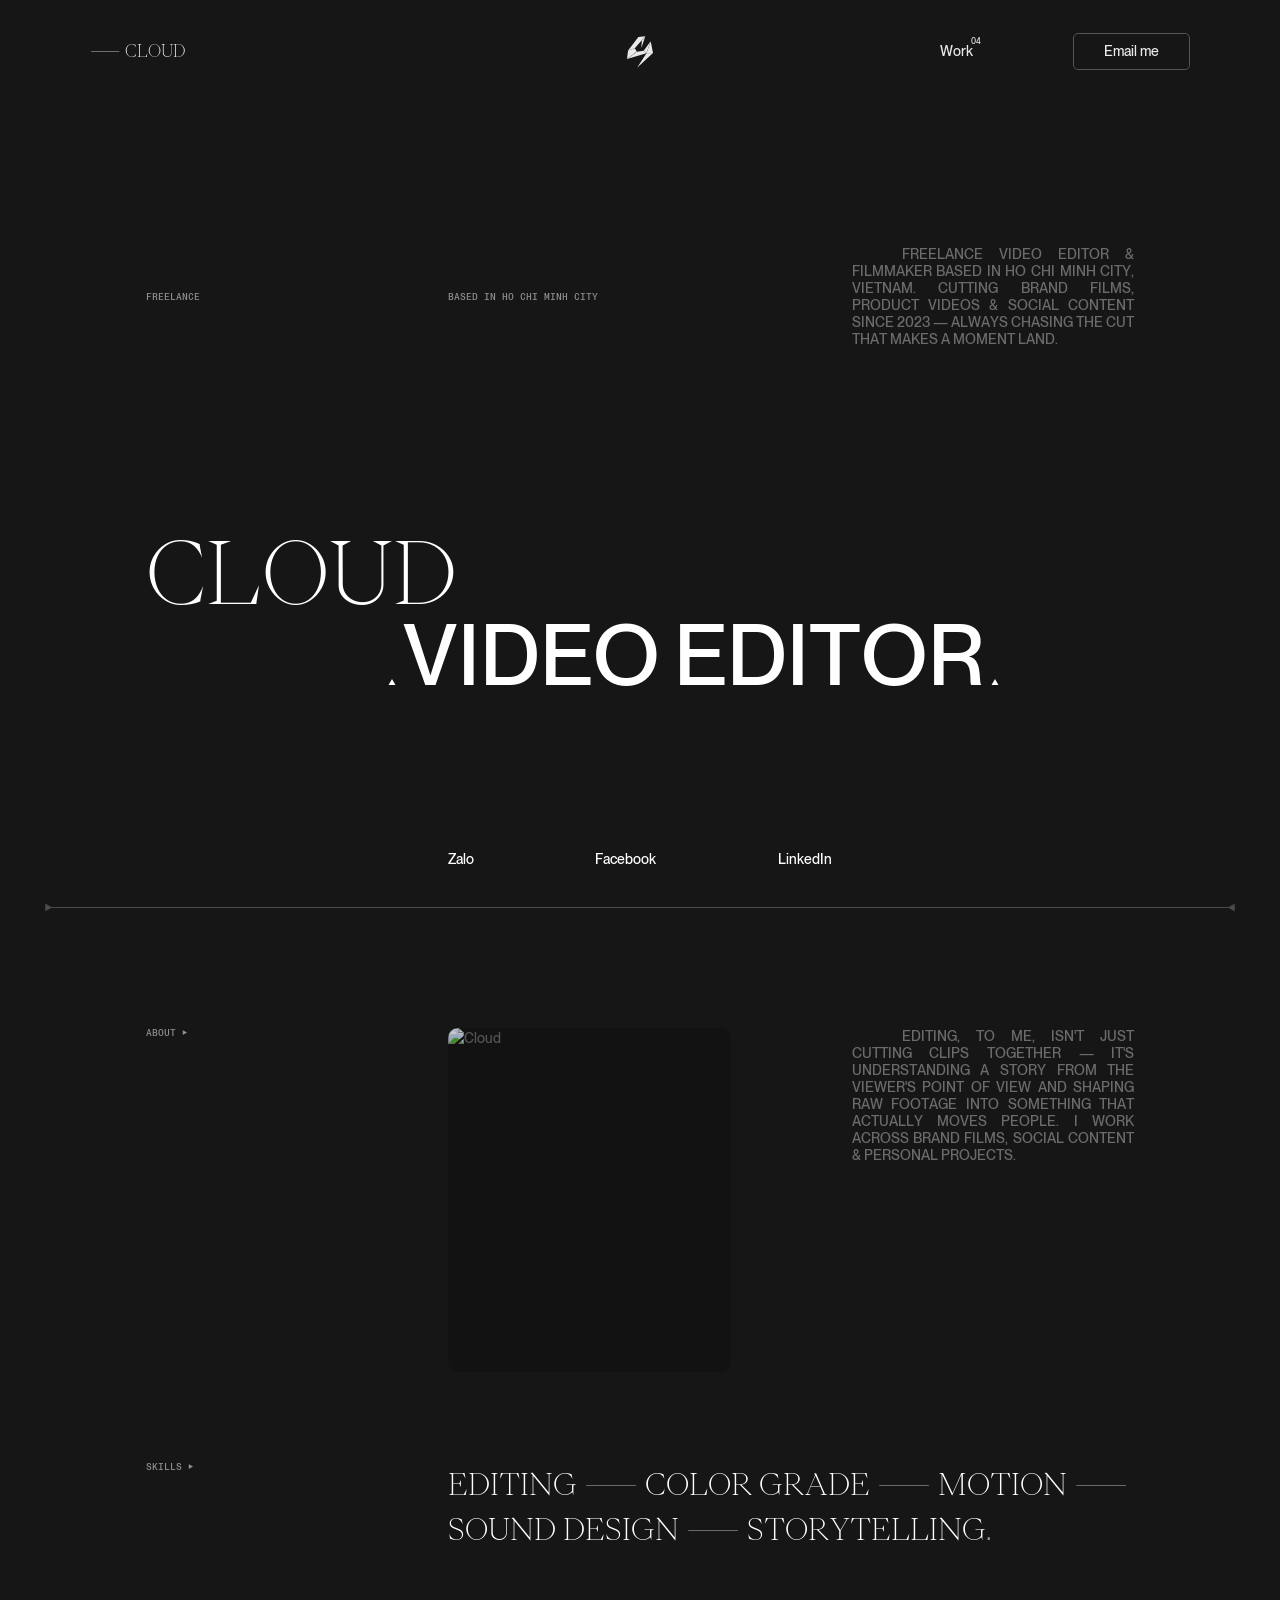
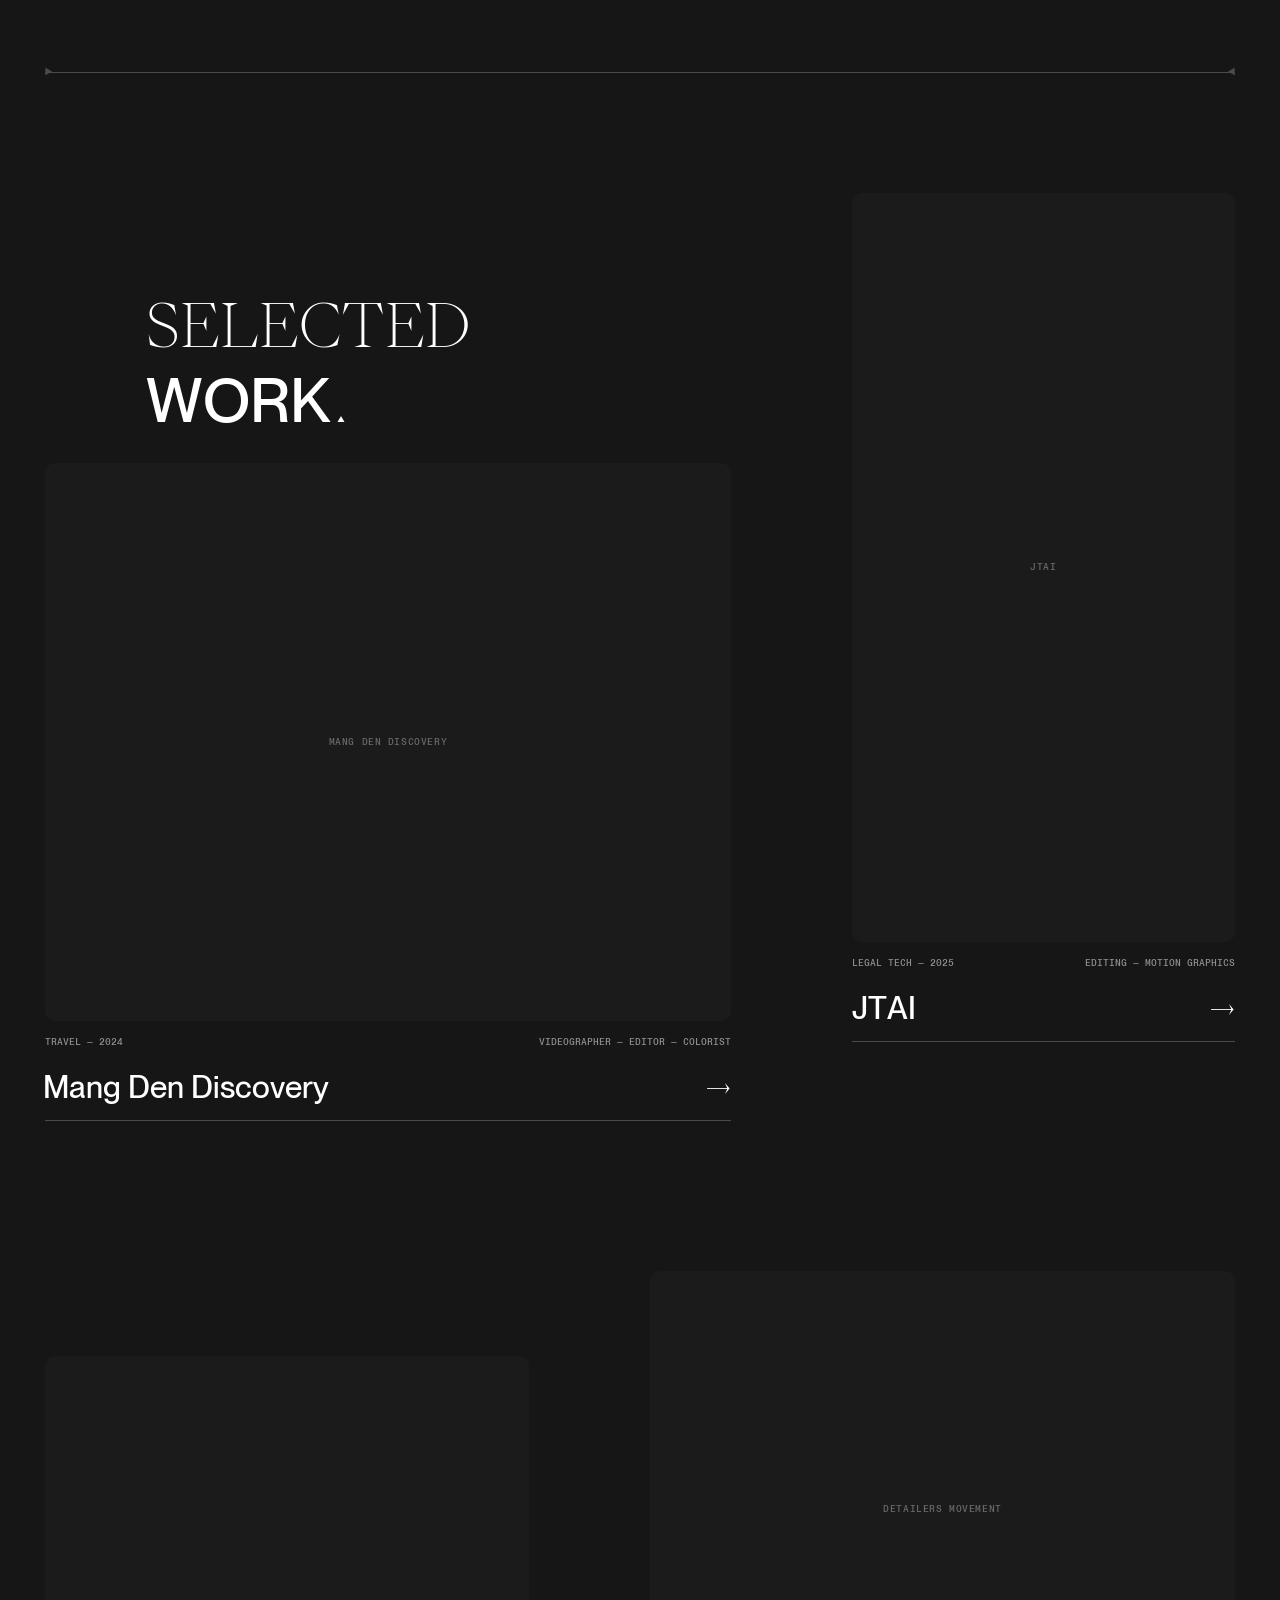
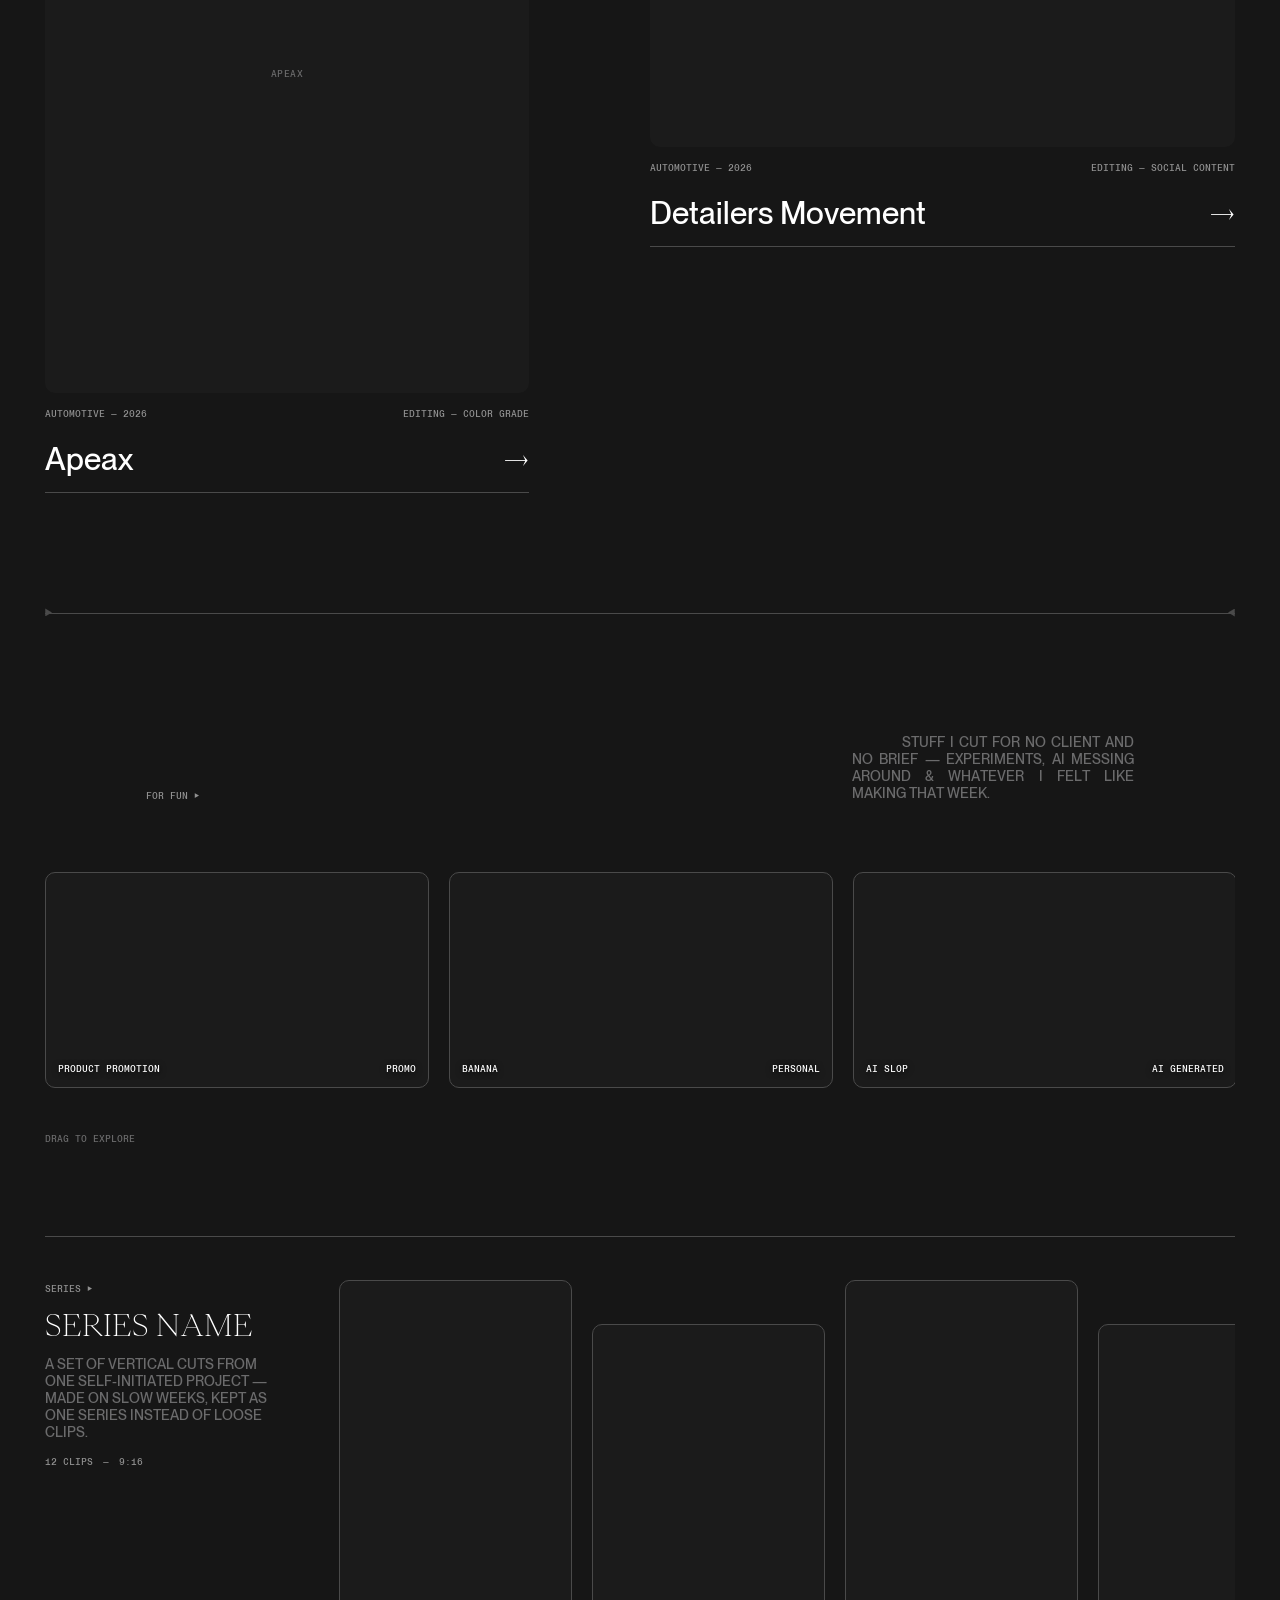
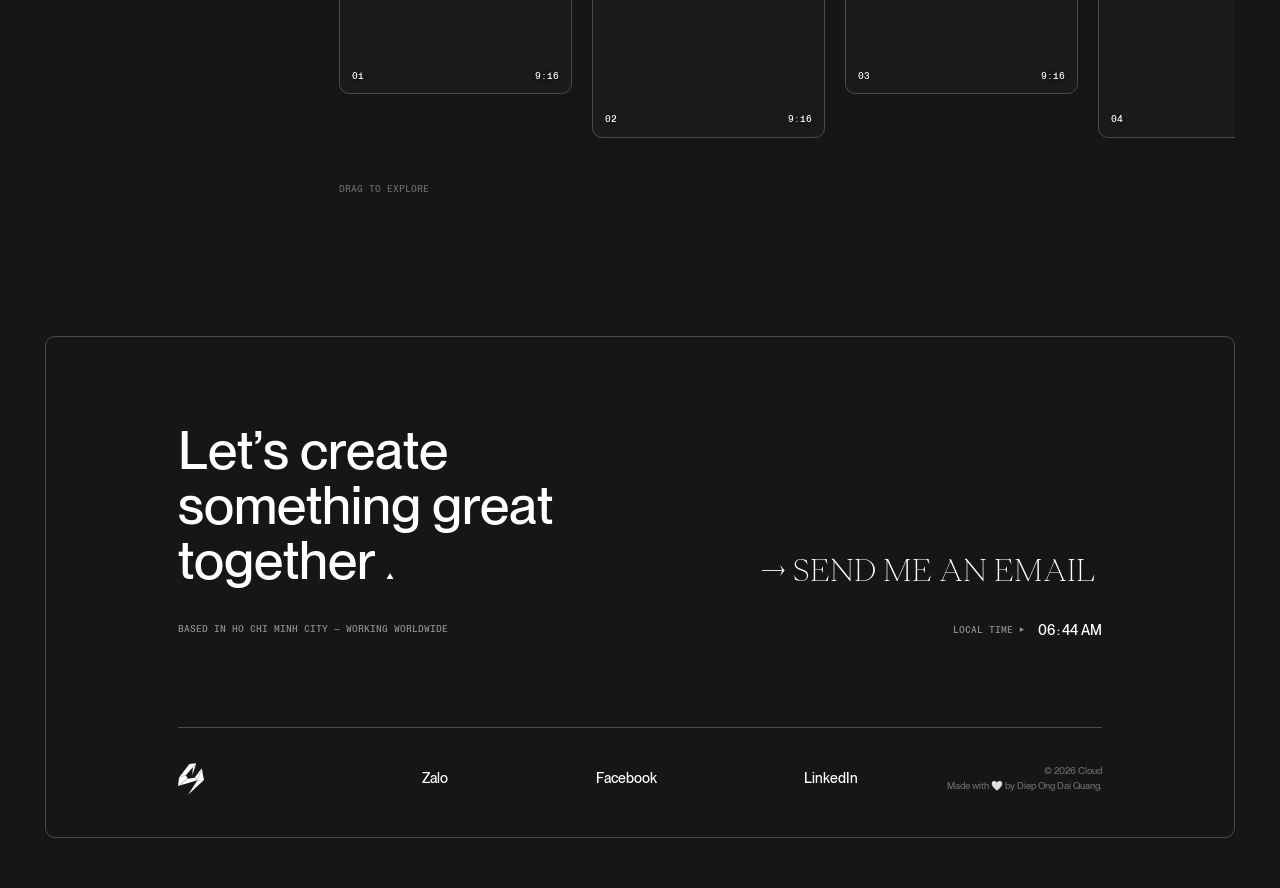
==== commit ce3eefb2: "Add files via upload" ====
--- a/index.html
+++ b/index.html
@@ -25,9 +25,9 @@
 <title>Cloud — Video Editor &amp; Filmmaker</title>
 <meta content="Cloud — Video Editor &amp; Filmmaker" name="title"/>
 <meta content="Freelance video editor &amp; filmmaker based in Ho Chi Minh City. Brand films, product videos &amp; personal work — editing since 2023." name="description"/>
+<link href="https://ik.imagekit.io" rel="preconnect"/>
+<script defer src="assets/boot.js"></script>
 <script defer src="assets/global-HrnB0tRh.js"></script>
-<script defer src="assets/boot.js"></script>
-<script defer src="assets/strip-gl.js"></script>
 <script defer src="assets/main-local.js"></script>
 <link href="assets/global-s0cKKLyf.css" rel="stylesheet"/>
 </head>
@@ -114,8 +114,8 @@
               raw footage into something that actually moves people. I work
               across brand films, social content &amp; personal projects.
             </p>
-<div class="about__img" data-grid="30" data-image="" data-mouse="0.3" data-section-text-animation="" data-strength="0.1">
-<img alt="Cloud" src="https://ik.imagekit.io/mangdendiscovery/LOGOProjects/AvatarEdited.png"/>
+<div class="about__img" data-section-text-animation="">
+<img alt="Cloud" src="https://ik.imagekit.io/mangdendiscovery/LOGOProjects/AvatarEdited.png?tr=w-800,q-85,f-auto"/>
 </div>
 </section>
 <section class="section skills">
@@ -144,8 +144,8 @@
 <span data-splitting="" data-text-animation="" data-tilt="">Mang Den Discovery</span><span data-splitting="" data-text-animation="" data-tilt="">→</span>
 </h3>
 <div class="selected__el__content mono text-sm uppercase">
-<div class="selected__el__img" data-grid="30" data-image="" data-mouse="0.3" data-strength="0.1" data-placeholder="Mang Den Discovery">
-<img alt="Mang Den Discovery" class="hover-effect" src="https://ik.imagekit.io/mangdendiscovery/LOGOProjects/MDD.png"/>
+<div class="selected__el__img" data-placeholder="Mang Den Discovery">
+<img alt="Mang Den Discovery" class="hover-effect" src="https://ik.imagekit.io/mangdendiscovery/LOGOProjects/MDD.png?tr=w-1200,q-80,f-auto"/>
 </div>
 <div class="selected__el__data">
 <p data-splitting="" data-title-animation="">Travel — 2024</p>
@@ -161,8 +161,8 @@
 <span data-splitting="" data-text-animation="" data-tilt="">JTAI</span><span data-splitting="" data-text-animation="" data-tilt="">→</span>
 </h3>
 <div class="selected__el__content mono text-sm uppercase">
-<div class="selected__el__img" data-grid="30" data-image="" data-mouse="0.3" data-strength="0.1" data-placeholder="JTAI">
-<img alt="JTAI" src="https://ik.imagekit.io/mangdendiscovery/LOGOProjects/JTAI.png"/>
+<div class="selected__el__img" data-placeholder="JTAI">
+<img alt="JTAI" src="https://ik.imagekit.io/mangdendiscovery/LOGOProjects/JTAI.png?tr=w-1200,q-80,f-auto"/>
 </div>
 <div class="selected__el__data">
 <p data-splitting="" data-title-animation="">Legal Tech — 2025</p>
@@ -178,8 +178,8 @@
 <span data-splitting="" data-text-animation="" data-tilt="">Apeax</span><span data-splitting="" data-text-animation="" data-tilt="">→</span>
 </h3>
 <div class="selected__el__content mono text-sm uppercase">
-<div class="selected__el__img" data-grid="30" data-image="" data-mouse="0.3" data-strength="0.1" data-placeholder="Apeax">
-<img alt="Apeax" src="https://ik.imagekit.io/mangdendiscovery/LOGOProjects/AP.png"/>
+<div class="selected__el__img" data-placeholder="Apeax">
+<img alt="Apeax" src="https://ik.imagekit.io/mangdendiscovery/LOGOProjects/AP.png?tr=w-1200,q-80,f-auto"/>
 </div>
 <div class="selected__el__data">
 <p data-splitting="" data-title-animation="">Automotive — 2026</p>
@@ -195,8 +195,8 @@
 <span data-splitting="" data-text-animation="" data-tilt="">Detailers Movement</span><span data-splitting="" data-text-animation="" data-tilt="">→</span>
 </h3>
 <div class="selected__el__content mono text-sm uppercase">
-<div class="selected__el__img" data-grid="30" data-image="" data-mouse="0.3" data-strength="0.1" data-placeholder="Detailers Movement">
-<img alt="Detailers Movement" src="https://ik.imagekit.io/mangdendiscovery/LOGOProjects/DMI.png"/>
+<div class="selected__el__img" data-placeholder="Detailers Movement">
+<img alt="Detailers Movement" src="https://ik.imagekit.io/mangdendiscovery/LOGOProjects/DMI.png?tr=w-1200,q-80,f-auto"/>
 </div>
 <div class="selected__el__data">
 <p data-splitting="" data-title-animation="">Automotive — 2026</p>
@@ -223,23 +223,23 @@
 <div class="fun__strip">
 <div class="hstrip hstrip--fun">
 <div class="hstrip__item" data-yt="cFqAOvrXOv0" data-title="Product Promotion" data-desc="">
-<img alt="Product Promotion" loading="lazy" src="https://ik.imagekit.io/mangdendiscovery/FunThumb/Motion.png"/>
+<img alt="Product Promotion" loading="lazy" src="https://ik.imagekit.io/mangdendiscovery/FunThumb/Motion.png?tr=w-1000,q-75,f-auto"/>
 <div class="hstrip__cap mono text-sm uppercase"><span>Product Promotion</span><span>Promo</span></div>
 </div>
 <div class="hstrip__item" data-yt="lyXL8VFjUq0" data-title="Banana" data-desc="">
-<img alt="Banana" loading="lazy" src="https://ik.imagekit.io/mangdendiscovery/FunThumb/Banana.png"/>
+<img alt="Banana" loading="lazy" src="https://ik.imagekit.io/mangdendiscovery/FunThumb/Banana.png?tr=w-1000,q-75,f-auto"/>
 <div class="hstrip__cap mono text-sm uppercase"><span>Banana</span><span>Personal</span></div>
 </div>
 <div class="hstrip__item" data-yt="W3sK1kcXpiM" data-title="AI Slop" data-desc="">
-<img alt="AI Slop" loading="lazy" src="https://ik.imagekit.io/mangdendiscovery/FunThumb/AI%20Slop.png"/>
+<img alt="AI Slop" loading="lazy" src="https://ik.imagekit.io/mangdendiscovery/FunThumb/AI%20Slop.png?tr=w-1000,q-75,f-auto"/>
 <div class="hstrip__cap mono text-sm uppercase"><span>AI Slop</span><span>AI Generated</span></div>
 </div>
 <div class="hstrip__item" data-yt="bTaR9XivQlM" data-title="Car" data-desc="">
-<img alt="Car" loading="lazy" src="https://ik.imagekit.io/mangdendiscovery/FunThumb/Car.png"/>
+<img alt="Car" loading="lazy" src="https://ik.imagekit.io/mangdendiscovery/FunThumb/Car.png?tr=w-1000,q-75,f-auto"/>
 <div class="hstrip__cap mono text-sm uppercase"><span>Car</span><span>Automotive</span></div>
 </div>
 <div class="hstrip__item" data-yt="IUdSrWOykyo" data-title="Bikini" data-desc="">
-<img alt="Bikini" loading="lazy" src="https://ik.imagekit.io/mangdendiscovery/FunThumb/Bikini.png"/>
+<img alt="Bikini" loading="lazy" src="https://ik.imagekit.io/mangdendiscovery/FunThumb/Bikini.png?tr=w-1000,q-75,f-auto"/>
 <div class="hstrip__cap mono text-sm uppercase"><span>Coming Soon</span><span>TBA</span></div>
 </div>
 </div>
@@ -280,51 +280,51 @@
 <div class="fun__series__strip">
 <div class="hstrip hstrip--stack">
 <div class="hstrip__item" data-yt="b-oDeTqZUiY" data-ratio="9/16" data-title="PauseABit 001" data-desc="">
-<img alt="Clip 01" loading="lazy" src="https://ik.imagekit.io/mangdendiscovery/PAB/01.png"/>
+<img alt="Clip 01" loading="lazy" src="https://ik.imagekit.io/mangdendiscovery/PAB/01.png?tr=w-400,q-75,f-auto"/>
 <div class="hstrip__cap mono text-sm uppercase"><span>01</span><span>9:16</span></div>
 </div>
 <div class="hstrip__item" data-yt="_FhbmLOclkw" data-ratio="9/16" data-title="PauseABit 002" data-desc="">
-<img alt="Clip 02" loading="lazy" src="https://ik.imagekit.io/mangdendiscovery/PAB/02.png?updatedAt=1791451244884"/>
+<img alt="Clip 02" loading="lazy" src="https://ik.imagekit.io/mangdendiscovery/PAB/02.png?updatedAt=1791451244884&tr=w-400,q-75,f-auto"/>
 <div class="hstrip__cap mono text-sm uppercase"><span>02</span><span>9:16</span></div>
 </div>
 <div class="hstrip__item" data-yt="4-RiQVPbO64" data-ratio="9/16" data-title="PauseABit 014" data-desc="">
-<img alt="Clip 03" loading="lazy" src="https://ik.imagekit.io/mangdendiscovery/PAB/14.png?updatedAt=1791451244456"/>
+<img alt="Clip 03" loading="lazy" src="https://ik.imagekit.io/mangdendiscovery/PAB/14.png?updatedAt=1791451244456&tr=w-400,q-75,f-auto"/>
 <div class="hstrip__cap mono text-sm uppercase"><span>03</span><span>9:16</span></div>
 </div>
 <div class="hstrip__item" data-yt="Gh1_aw7t_rU" data-ratio="9/16" data-title="PauseABit 004" data-desc="">
-<img alt="Clip 04" loading="lazy" src="https://ik.imagekit.io/mangdendiscovery/PAB/04.png?updatedAt=1791451244392"/>
+<img alt="Clip 04" loading="lazy" src="https://ik.imagekit.io/mangdendiscovery/PAB/04.png?updatedAt=1791451244392&tr=w-400,q-75,f-auto"/>
 <div class="hstrip__cap mono text-sm uppercase"><span>04</span><span>9:16</span></div>
 </div>
 <div class="hstrip__item" data-yt="E5csrVZALj0" data-ratio="9/16" data-title="PauseABit 005" data-desc="">
-<img alt="Clip 05" loading="lazy" src="https://ik.imagekit.io/mangdendiscovery/PAB/05.png?updatedAt=1791451245048"/>
+<img alt="Clip 05" loading="lazy" src="https://ik.imagekit.io/mangdendiscovery/PAB/05.png?updatedAt=1791451245048&tr=w-400,q-75,f-auto"/>
 <div class="hstrip__cap mono text-sm uppercase"><span>05</span><span>9:16</span></div>
 </div>
 <div class="hstrip__item" data-yt="QhcrbTdu5zc" data-ratio="9/16" data-title="PauseABit 006" data-desc="">
-<img alt="Clip 06" loading="lazy" src="https://ik.imagekit.io/mangdendiscovery/PAB/06.png?updatedAt=1791451244526"/>
+<img alt="Clip 06" loading="lazy" src="https://ik.imagekit.io/mangdendiscovery/PAB/06.png?updatedAt=1791451244526&tr=w-400,q-75,f-auto"/>
 <div class="hstrip__cap mono text-sm uppercase"><span>06</span><span>9:16</span></div>
 </div>
 <div class="hstrip__item" data-yt="Y-P0Ph0nTLE" data-ratio="9/16" data-title="PauseABit 008" data-desc="">
-<img alt="Clip 07" loading="lazy" src="https://ik.imagekit.io/mangdendiscovery/PAB/08.png?updatedAt=1791451244165"/>
+<img alt="Clip 07" loading="lazy" src="https://ik.imagekit.io/mangdendiscovery/PAB/08.png?updatedAt=1791451244165&tr=w-400,q-75,f-auto"/>
 <div class="hstrip__cap mono text-sm uppercase"><span>07</span><span>9:16</span></div>
 </div>
 <div class="hstrip__item" data-yt="-LKD_uLu3IQ" data-ratio="9/16" data-title="PauseABit 009" data-desc="">
-<img alt="Clip 08" loading="lazy" src="https://ik.imagekit.io/mangdendiscovery/PAB/09.png?updatedAt=1791451244724"/>
+<img alt="Clip 08" loading="lazy" src="https://ik.imagekit.io/mangdendiscovery/PAB/09.png?updatedAt=1791451244724&tr=w-400,q-75,f-auto"/>
 <div class="hstrip__cap mono text-sm uppercase"><span>08</span><span>9:16</span></div>
 </div>
 <div class="hstrip__item" data-yt="rdYoVpwNAdA" data-ratio="9/16" data-title="PauseABit 010" data-desc="">
-<img alt="Clip 09" loading="lazy" src="https://ik.imagekit.io/mangdendiscovery/PAB/10.png?updatedAt=1791451244493"/>
+<img alt="Clip 09" loading="lazy" src="https://ik.imagekit.io/mangdendiscovery/PAB/10.png?updatedAt=1791451244493&tr=w-400,q-75,f-auto"/>
 <div class="hstrip__cap mono text-sm uppercase"><span>09</span><span>9:16</span></div>
 </div>
 <div class="hstrip__item" data-yt="p96WiCjlaGk" data-ratio="9/16" data-title="PauseABit 012" data-desc="">
-<img alt="Clip 10" loading="lazy" src="https://ik.imagekit.io/mangdendiscovery/PAB/12.png?updatedAt=1791451245488"/>
+<img alt="Clip 10" loading="lazy" src="https://ik.imagekit.io/mangdendiscovery/PAB/12.png?updatedAt=1791451245488&tr=w-400,q-75,f-auto"/>
 <div class="hstrip__cap mono text-sm uppercase"><span>10</span><span>9:16</span></div>
 </div>
 <div class="hstrip__item" data-yt="2jrdZ81JjqI" data-ratio="9/16" data-title="PauseABit 013" data-desc="">
-<img alt="Clip 11" loading="lazy" src="https://ik.imagekit.io/mangdendiscovery/PAB/13.png?updatedAt=1791451245004"/>
+<img alt="Clip 11" loading="lazy" src="https://ik.imagekit.io/mangdendiscovery/PAB/13.png?updatedAt=1791451245004&tr=w-400,q-75,f-auto"/>
 <div class="hstrip__cap mono text-sm uppercase"><span>11</span><span>9:16</span></div>
 </div>
 <div class="hstrip__item" data-yt="rD_iwnk1J0g" data-ratio="9/16" data-title="PauseABit 003" data-desc="">
-<img alt="Clip 12" loading="lazy" src="https://ik.imagekit.io/mangdendiscovery/PAB/03.png?updatedAt=1791451246068"/>
+<img alt="Clip 12" loading="lazy" src="https://ik.imagekit.io/mangdendiscovery/PAB/03.png?updatedAt=1791451246068&tr=w-400,q-75,f-auto"/>
 <div class="hstrip__cap mono text-sm uppercase"><span>12</span><span>9:16</span></div>
 </div>
 </div>
--- a/assets/global-s0cKKLyf.css
+++ b/assets/global-s0cKKLyf.css
@@ -1,4 +1,4 @@
-@font-face{font-family:PP Eiko;font-weight:100;src:url(../fonts/PP-Eiko/PPEiko-Thin.woff2) format("woff2")}@font-face{font-family:PP Neue Montreal;font-weight:500;src:url(../fonts/PP-Neue-Montreal/PPNeueMontreal-Medium.woff2) format("woff2")}@font-face{font-family:PP Neue Montreal Mono;font-weight:500;src:url(../fonts/PP-Neue-Montreal-Mono/PPNeueMontrealMono-Medium.woff2) format("woff2")}.splitting .word{text-indent:0}@keyframes glitchText{0%{opacity:1;transform:translate3d(-10px,0,0) scale3d(-1,-1,1);-webkit-clip-path:polygon(0 20%,100% 20%,100% 21%,0 21%);clip-path:polygon(0 20%,100% 20%,100% 21%,0 21%)}10%{-webkit-clip-path:polygon(0 33%,100% 33%,100% 33%,0 33%);clip-path:polygon(0 33%,100% 33%,100% 33%,0 33%)}20%{-webkit-clip-path:polygon(0 44%,100% 44%,100% 44%,0 44%);clip-path:polygon(0 44%,100% 44%,100% 44%,0 44%)}35%{-webkit-clip-path:polygon(0 50%,100% 50%,100% 20%,0 20%);clip-path:polygon(0 50%,100% 50%,100% 20%,0 20%)}50%{-webkit-clip-path:polygon(0 70%,100% 70%,100% 70%,0 70%);clip-path:polygon(0 70%,100% 70%,100% 70%,0 70%)}60%{-webkit-clip-path:polygon(0 80%,100% 80%,100% 80%,0 80%);clip-path:polygon(0 80%,100% 80%,100% 80%,0 80%)}70%{-webkit-clip-path:polygon(0 50%,100% 50%,100% 55%,0 55%);clip-path:polygon(0 50%,100% 50%,100% 55%,0 55%)}80%{-webkit-clip-path:polygon(0 70%,100% 70%,100% 80%,0 80%);clip-path:polygon(0 70%,100% 70%,100% 80%,0 80%)}90%{transform:translate3d(-10px,0,0) scale3d(-1,-1,1)}to{opacity:1;transform:translateZ(0) scaleZ(1);-webkit-clip-path:polygon(0 0,100% 0,100% 100%,0% 100%);clip-path:polygon(0 0,100% 0,100% 100%,0% 100%)}}@keyframes glitchLine{0%{transform:scaleZ(1)}10%{transform:translate3d(10px,0,0)}20%{transform:translate3d(0,4px,0)}30%{transform:scale3d(.1,1.4,1) translate3d(0,-25px,0);transform-origin:100% 0%}40%{transform:scale3d(1,.3,1) translate3d(0,25px,0)}50%{transform:scale3d(.5,.3,1) translate3d(-100px,-80px,0)}60%{transform:scale3d(1,1.25,1) translate3d(10px,-5px,0)}70%{transform:scale3d(.5,.5,1) translate3d(0,20px,0)}80%{transform:translate3d(-30,10px,0) scale3d(1,.4,1);transform-origin:100% 0%}90%{transform:scale3d(1,.5,1) translate3d(0,-15px,0);transform-origin:0% 50%}to{opacity:1}}@keyframes fade{0%{opacity:0}50%{opacity:0}to{opacity:1}}:root{font-family:PP Neue Montreal,sans-serif;line-height:1.5;font-size:.8125rem;color:#6b6b6c;color-scheme:light dark;font-synthesis:none;text-rendering:optimizeLegibility;-webkit-font-smoothing:antialiased;-moz-osx-font-smoothing:grayscale}@media screen and (min-width: 768px){:root{font-size:.875rem}}*,*:after,*:before{box-sizing:border-box}body{margin:0;min-height:100vh;background:#161616;position:relative;display:flex;flex-direction:column;width:100vw;overflow-x:hidden;transition:background .3s ease}main{max-width:100vw;width:100%;margin:0 auto;padding:0 18px}@media screen and (min-width: 768px){main{padding:0 45px}}@media screen and (min-width: 1024px){main{max-width:1560px}}[data-barba=container]{min-height:100vh;display:flex;flex-direction:column}[data-title-animation]{white-space:nowrap}a{color:#919191;text-decoration:inherit;position:relative;white-space:nowrap;cursor:pointer;width:fit-content}a:hover>span:not(.word){animation:glitchText .4s linear}@media (hover: hover) and (pointer: fine){a:before{content:"";position:absolute;width:100%;height:1px;background:currentColor;top:100%;left:0;pointer-events:none;opacity:0}a:hover:before{opacity:1;animation:glitchLine .4s steps(2,start) forwards}}h1,h2,h3,h4,h5,h6{line-height:1.1;font-weight:400;margin:0}ul,ol{list-style:none;margin:0;padding:0}hr{display:block;color:transparent;background:#4a4a4a;border:none;height:1px;width:100%;position:relative;overflow:visible}hr:before,hr:after{content:"";background:url('data:image/svg+xml,<svg width="9" height="9" viewBox="0 0 9 9" fill="none" xmlns="http://www.w3.org/2000/svg"><path d="M7 4.5L0.25 8.39711L0.25 0.602885L7 4.5Z" fill="%234A4A4A"/></svg>');position:absolute;translate:0 -50%;top:50%;width:8px;height:8px}hr:before{left:0;top:calc(50% - 1px)}hr:after{rotate:180deg;right:0}img{object-fit:cover;display:block}p{margin:0}*{scrollbar-width:thin;scrollbar-color:#4A4A4A #1B1B1B}*::-webkit-scrollbar{width:12px}*::-webkit-scrollbar-track{background:#1b1b1b}*::-webkit-scrollbar-thumb{background-color:#4a4a4a;border-radius:50px;border:3px solid #1B1B1B}.serif{font-family:PP Eiko}.sans{font-family:PP Neue Montreal}.mono{font-family:PP Neue Montreal Mono;color:#919191}.uppercase{text-transform:uppercase}.h1{font-size:2.3rem}@media screen and (min-width: 370px){.h1{font-size:2.5rem}}@media screen and (min-width: 402px){.h1{font-size:2.9230769231rem}}@media screen and (min-width: 1024px){.h1{font-size:4.57142857rem}}@media screen and (min-width: 1280px){.h1{font-size:6.142857rem}}.h2{font-size:2.9230769231rem}@media screen and (min-width: 1024px){.h2{font-size:4.3571428571rem}}.h3{font-size:1.6923076923rem}@media screen and (min-width: 1024px){.h3{font-size:2.125rem}}@media screen and (min-width: 1024px){.h4{font-size:1.125rem}}.text-sm{font-size:.7692307692rem}@media screen and (min-width: 768px){.text-sm{font-size:.6875rem}}.text-lg{font-size:1.2307692308rem}.text-white{color:#fff}.text-grey-3{color:#919191}.align-left{text-align:left}.align-center{text-align:center}.align-right{text-align:right}.align-justify{text-align:justify}.text-indent{text-indent:50px}.flex{display:flex}.justify-between{justify-content:space-between}.block{display:block}.max-w-sm{width:71.1627906977vw;max-width:306px;margin:0 auto}.max-w-lg{max-width:1290px;margin:0 auto}.max-h-screen{height:100vh;overflow:hidden}.my-50{margin-top:50px;margin-bottom:50px}body{--button-border-radius: 40px;--button-bg: transparent;--button-stroke: #000;--button-stroke-width: 1px;--button-text: #000;--button-bg-hover: #d8d4cf;--button-stroke-hover: #000;--button-stroke-width-hover: 1px;--button-text-hover: #fff;--cursor-stroke: #fff;--cursor-fill: #fff;--cursor-stroke-width: 1px;--button-filler: #000;--color-bg: #ccc}.button{cursor:pointer;overflow:hidden;display:flex;align-items:center;justify-content:center;padding:7px 30px;border:1px solid #6B6B6C;border-radius:5px;transition:all .3s ease}.button:before{display:none}.button:focus,.button:hover{background:#fff;color:#000}.button:focus,.button--hover{outline:none;border-width:var(--button-stroke-width-hover);border-color:var(--button-stroke-hover);color:var(--button-text-hover)}.button__filler{background:var(--button-filler);position:absolute;width:150%;height:200%;border-radius:50%;top:-50%;left:-25%;transform:translate3d(0,75%,0)}.button__text,.button__text-inner{display:flex;align-items:center;justify-content:center;width:100%;height:100%}.button .whitespace{width:5px}.badge{color:var(--White, #fff);text-align:right;font-family:PP Neue Montreal;font-size:8px;font-style:normal;font-weight:500;line-height:normal;position:absolute;top:0;right:0;translate:8px -75%}.list{display:flex;flex-direction:column;margin-bottom:25px}@media screen and (min-width: 768px){.list{margin-bottom:30px}}.list:has(.list__el__wrapper:hover) .list__el__wrapper:not(.list__el__wrapper:hover){opacity:.5}.list__el{opacity:0;position:relative}.list__el__wrapper{position:relative;display:grid;grid-template-columns:70px 1fr 30px;row-gap:15px;padding:15px 0 28px;opacity:1;transition:opacity .3s ease}@media screen and (min-width: 1024px){.list__el__wrapper{display:grid;grid-template-columns:repeat(12,1fr);column-gap:20px;row-gap:0;padding:10px 0 26px}}@media screen and (min-width: 1024px) and (min-height: 990px){.list__el__wrapper{padding:2.222222222vh 0 3.703703704vh}}.list__el__arrow{font-size:1.6923076923rem;font-size:2.6153846154rem;line-height:1;font-family:PP Eiko;color:#fff;grid-area:2/3/3/4;justify-self:end;align-self:center}@media screen and (min-width: 1024px){.list__el__arrow{font-size:2.125rem}}@media screen and (min-width: 1024px){.list__el__arrow{grid-area:1/12/2/13}}.list__el__title{order:2;font-size:1.8461538462rem;line-height:1.2;display:flex;justify-content:space-between;align-items:center;grid-area:2/1/3/3}.list__el__title>span{--triangle-opacity: 0;display:block}.list__el__title>span:after{content:url('data:image/svg+xml,<svg width="8" height="6" viewBox="0 0 8 6" fill="none" xmlns="http://www.w3.org/2000/svg"><path d="M4 0L7.4641 6H0.535898L4 0Z" fill="white"/></svg>');display:inline;margin-left:8px;opacity:var(--triangle-opacity);position:absolute}@media screen and (min-width: 1024px){.list__el__title>span:after{margin-left:18px}}@media screen and (min-width: 430px){.list__el__title{font-size:2.2307692308rem}}@media screen and (min-width: 1024px){.list__el__title{font-size:3.428571rem;grid-area:1/3/2/9}}@media screen and (min-width: 1536px){.list__el__title{font-size:2.9230769231rem}}@media screen and (min-width: 1536px) and (min-width: 1024px){.list__el__title{font-size:4.3571428571rem}}.list__el__link{position:absolute;width:100%;height:100%;top:0;left:0;overflow:hidden;white-space:nowrap;text-indent:-2000%;z-index:90}.list__el__link:before{content:none}.list__el hr{position:absolute;bottom:0;left:0;width:100%}.list__el p{align-self:center}@media screen and (min-width: 1024px){.list__el p:not(.list__el__cats):not(.list__el__arrow){grid-area:1/2/2/3}}.list__el__cats{grid-area:1/2/2/4;text-align:right}@media screen and (min-width: 1024px){.list__el__cats{grid-area:1/9/2/11}}.list__el:hover *,.list__el:focus *{opacity:1}.list__el:first-child .list__el__wrapper{padding-top:0}.list__el:last-child hr{display:none}.header{position:fixed;z-index:1000;top:0;left:50%;translate:-50% 0;width:100%;max-width:1580px;padding:20px 18px 0;display:flex;justify-content:flex-end;mix-blend-mode:difference;transition:all .3s ease}@media screen and (min-width: 768px){.header{padding:20px 45px 0}}@media screen and (min-width: 1024px){.header{padding:33px 90px;max-width:1560px}}.header__baseline{display:none}@media screen and (min-width: 1024px){.header__baseline{display:flex;gap:5px;align-items:center;position:absolute;top:50%;left:90px;translate:0 -50%;scale:1.2;transform-origin:left}.header__baseline svg{margin-left:2px}}.header__logo{position:absolute;top:20px;left:50%;translate:-50% 0;width:26px;height:32px;transition:all .3s ease}.header__logo:before{display:none}.header__logo svg{fill:#fff}@media screen and (min-width: 1024px){.header__logo{top:50%;translate:-50% -50%}}.header__nav{display:flex;align-items:center}.header__nav__list{margin-top:16px;display:flex;flex-direction:column;align-items:flex-end;gap:20px}@media screen and (min-width: 1024px){.header__nav__list{flex-direction:row;gap:40px;margin-top:0;align-items:center}}@media screen and (min-width: 1280px){.header__nav__list{gap:90px}}.header__nav__el a{color:#fff;margin-right:12px}.header__nav__el .button{border:0;padding:0}.header__nav__el .button:hover{background:transparent;color:#fff}@media screen and (min-width: 1024px){.header__nav__el a{margin:0}.header__nav__el .button{cursor:pointer;overflow:hidden;display:flex;align-items:center;justify-content:center;padding:7px 30px;border:1px solid #6B6B6C;border-radius:5px;transition:all .3s ease}.header__nav__el .button:before{display:none}.header__nav__el .button:focus,.header__nav__el .button:hover{background:#fff;color:#000}.header__nav__el .button:focus,.header__nav__el .button--hover{outline:none;border-width:var(--button-stroke-width-hover);border-color:var(--button-stroke-hover);color:var(--button-text-hover)}.header__nav__el .button__filler{background:var(--button-filler);position:absolute;width:150%;height:200%;border-radius:50%;top:-50%;left:-25%;transform:translate3d(0,75%,0)}.header__nav__el .button__text,.header__nav__el .button__text-inner{display:flex;align-items:center;justify-content:center;width:100%;height:100%}.header__nav__el .button .whitespace{width:5px}.header__nav__el:first-child{margin-right:20px}}@media screen and (min-width: 1024px) and (min-width: 1024px){.header__nav__el:first-child{margin-right:10px}}.header--hidden{translate:-50% -100%}.section{max-width:1560px;margin:0 auto}.footer{margin:20px 18px 50px;border:1px solid #4A4A4A;border-radius:10px;padding:40px 40px 30px;width:calc(100% - 36px);position:relative;z-index:5}@media screen and (min-width: 768px){.footer{margin:20px auto 50px;max-width:calc(100vw - 90px)}}@media screen and (min-width: 1024px){.footer{display:flex;flex-wrap:wrap;row-gap:90px;width:calc(100vw - 90px);max-width:1560px}}@media screen and (min-width: 1280px){.footer{padding:86px 132px 40px}}@media screen and (min-width: 1024px){.footer__content{width:50%}}.footer__title{--triangle-opacity: 0;font-size:2.4615384615rem;line-height:1.1;margin-bottom:20px;max-width:290px}.footer__title:after{content:url('data:image/svg+xml,<svg width="8" height="6" viewBox="0 0 8 6" fill="none" xmlns="http://www.w3.org/2000/svg"><path d="M4 0L7.4641 6H0.535898L4 0Z" fill="white"/></svg>');display:inline;opacity:var(--triangle-opacity)}@media screen and (min-width: 430px){.footer__title{font-size:3.3076923077rem;max-width:400px}}@media screen and (min-width: 1024px){.footer__title{font-size:3.7857142857rem;margin-bottom:34px;line-height:1.0377358491}}.footer__mail{margin-bottom:40px}@media screen and (min-width: 1024px){.footer__mail{display:flex;flex-direction:column;align-items:flex-end;width:50%;align-self:end;margin-bottom:0}}.footer__cta{margin:50px 0 10px;display:block;font-size:1.5384615385rem}.footer__cta>span{margin-right:7px}@media screen and (min-width: 430px){.footer__cta{margin-bottom:30px;font-size:2rem}}@media screen and (min-width: 1024px){.footer__cta{font-size:1.6923076923rem}}@media screen and (min-width: 1024px) and (min-width: 1024px){.footer__cta{font-size:2.125rem}}.footer__time{display:flex;gap:13px;align-items:center;line-height:1}.footer__socials{width:100%;display:flex;justify-content:space-between;margin-bottom:50px}@media screen and (min-width: 1280px){.footer__socials{order:2;margin-bottom:0;max-width:436px}.footer__socials a{font-size:inherit}}.footer__credits{border-top:1px solid #4A4A4A;padding-top:20px;display:flex;flex-wrap:wrap;justify-content:space-between;align-items:flex-end;position:relative}@media screen and (min-width: 1024px){.footer__credits{width:100%}}@media screen and (min-width: 1280px){.footer__credits{flex-wrap:nowrap;align-items:center;justify-content:center;padding-top:33px;height:70px}}@media screen and (min-width: 1280px){.footer__credits p{order:3;position:absolute;right:0}}.footer__logo{width:26px;height:32px;flex:none;fill:#fff;transition:all .3s ease}.footer__logo:before{content:none}@media screen and (min-width: 1280px){.footer__logo{position:absolute;left:0}}.footer--secondary{margin:auto auto 0;border-bottom:0;border-radius:10px 10px 0 0;padding:19px 41px 8px}@media screen and (min-width: 1024px){.footer--secondary{padding:0;height:5.5vh;display:grid;grid-template-columns:repeat(12,1fr);column-gap:20px;row-gap:0;height:48.8833px}}.footer--secondary .footer__credits{border-top:0;padding:0;height:auto;align-items:center}@media screen and (min-width: 1024px){.footer--secondary .footer__credits{display:grid;grid-column:1/-1;grid-template-columns:subgrid}}.footer--secondary .footer__credits>p{width:100%}@media screen and (min-width: 1024px){.footer--secondary .footer__credits>p{text-align:right;grid-area:1/9/2/-2}}.footer--secondary .footer__socials{margin:0 auto 18px;max-width:436px}.footer--secondary .footer__socials a{font-size:1.07692308rem}@media screen and (min-width: 1024px){.footer--secondary .footer__socials{margin:0;grid-area:1/2/2/6}}.time span:nth-of-type(2){animation:blink 2s steps(2,start) infinite;margin:0 -1px}@keyframes blink{to{visibility:hidden}}.thumbgrid{grid-area:1/-1;width:100%;display:grid;grid-template-columns:repeat(100,1%);grid-template-rows:repeat(100,1%)}.thumbgrid__wrap{position:fixed;z-index:50;display:grid;pointer-events:none;width:100%;height:100%;top:0;left:0}.thumbgrid__item{opacity:0;grid-area:var(--grid-row)/var(--grid-column);aspect-ratio:var(--ar,1.3333);width:min(18vw,calc(13.5vw * var(--ar,1.3333)))}.thumbgrid--current .thumbgrid__item{opacity:1}.pos-1{--grid-row: 10;--grid-column: 1}.pos-2{--grid-row: 30;--grid-column: 50}.pos-3{--grid-row: 55;--grid-column: 75}.pos-4{--grid-row: 70;--grid-column: 5}.pos-5{--grid-row: 5;--grid-column: 75}.pos-6{--grid-row: 34;--grid-column: 3}.pos-7{--grid-row: 10;--grid-column: 47}.pos-8{--grid-row: 67;--grid-column: 17}.pos-9{--grid-row: 36;--grid-column: 11}.pos-10{--grid-row: 12;--grid-column: 70}.pos-11{--grid-row: 46;--grid-column: 75}.pos-12{--grid-row: 75;--grid-column: 16}.pos-13{--grid-row: 25;--grid-column: 1}.pos-14{--grid-row: 60;--grid-column: 60}.pos-15{--grid-row: 15;--grid-column: 75}.pos-16{--grid-row: 53;--grid-column: 6}.pos-17{--grid-row: 70;--grid-column: 5}.pos-18{--grid-row: 70;--grid-column: 50}.pos-19{--grid-row: 10;--grid-column: 20}.pos-20{--grid-row: 35;--grid-column: 70}.pos-21{--grid-row: 55;--grid-column: 75}.pos-22{--grid-row: 75;--grid-column: 50}.pos-23{--grid-row: 10;--grid-column: 70}.pos-24{--grid-row: 20;--grid-column: 5}.pos-25{--grid-row: 45;--grid-column: 60}.pos-26{--grid-row: 70;--grid-column: 1}.pos-27{--grid-row: 70;--grid-column: 85}.pos-28{--grid-row: 5;--grid-column: 19}.pos-29{--grid-row: 25;--grid-column: 75}.pos-30{--grid-row: 45;--grid-column: 10}.pos-31{--grid-row: 60;--grid-column: 55}.pos-32{--grid-row: 80;--grid-column: 25}.pos-33{--grid-row: 57;--grid-column: 62}.pos-34{--grid-row: 13;--grid-column: 10}.pos-35{--grid-row: 5;--grid-column: 55}.pos-36{--grid-row: 74;--grid-column: 3}.thumbgrid__item-img{width:100%;height:100%;background-size:contain;background-repeat:no-repeat;background-position:center;border-radius:10px}canvas.background{position:fixed;height:100vh;width:100vw;z-index:-1}[data-image] img{object-position:center;height:100%;width:100%}[data-image][data-image-loaded] img{visibility:hidden;pointer-events:none;position:absolute;width:auto;height:auto}.loading{position:fixed;width:100vw;height:100vh;background:#161616;z-index:1000000;display:flex;justify-content:center;align-items:center;transition:translate 3s ease .3s,opacity .3s ease .7s}.loading p{text-transform:uppercase;font-size:.6875rem}.loading__content{width:57.73694391%;display:flex;justify-content:space-between;align-items:center;gap:30px}.loading__content p{color:#919191;font-size:1rem}.loading__logo{width:11.72529313%;min-width:50px;height:auto;aspect-ratio:730/883;fill:#fff;opacity:0}.transition{position:fixed;width:100vw;height:100vh;z-index:5000000;background:#fff;width:100%;height:100%;top:0;left:0;transform-origin:center top;translate:0 100%}.transition--animated{animation:transition 1.6s cubic-bezier(.76,0,.24,1)}.transition--animated-enter{animation:transition 1.6s cubic-bezier(.76,0,.24,1);animation-direction:reverse}@keyframes transition{0%{translate:0 100%;scale:1}to{translate:0 0;scale:1 0}}html.is-changing .transition-fade{transition:opacity .25s;opacity:1}html.is-animating .transition-fade{opacity:0}.intro{height:100vh;padding-top:29.1576673866vh;display:flex;flex-direction:column}.intro__baseline{display:flex;justify-content:space-between;gap:5px;width:100%;max-width:78.461538%;margin:0 auto 95px}@media screen and (min-width: 1024px){.intro__baseline{grid-area:1/2/2/8;display:grid;grid-template-columns:subgrid;justify-content:unset;max-width:none;margin:0;gap:20px}.intro__baseline span{align-self:center}.intro__baseline span:nth-child(1){grid-area:1/1/2/4}.intro__baseline span:nth-child(2){grid-area:1/4/2/8}}.intro__text{line-height:1.2307692308;max-width:78.461538%;margin:0 auto 95px}.intro__text a{margin-right:10px}@media screen and (min-width: 1024px){.intro__text{height:fit-content;max-width:none;width:100%;line-height:1.2142857143;margin:0;grid-area:1/9/2/12}}.intro__title{max-width:390px;width:100%;margin:0 auto;position:relative}.intro__title span{line-height:1}.intro__title>span:last-child{display:flex;justify-content:flex-end;position:relative}.intro__title>span:last-child>span>span:first-child{visibility:hidden;display:flex;gap:7px;white-space:break-spaces}.intro__title>span:last-child>span>span:last-child{--triangle-opacity: 0;display:flex;gap:7px;translate:0 -2px;width:fit-content;position:absolute;top:0}.intro__title>span:last-child>span>span:before,.intro__title>span:last-child>span>span:after{content:url('data:image/svg+xml,<svg width="8" height="6" viewBox="0 0 8 6" fill="none" xmlns="http://www.w3.org/2000/svg"><path d="M4 0L7.4641 6H0.535898L4 0Z" fill="white"/></svg>');display:block;opacity:var(--triangle-opacity)}@media screen and (min-width: 768px){.intro__title{max-width:450px}}@media screen and (min-width: 1024px){.intro__title{max-width:675px;margin:20vh 0 0;grid-area:2/2/3/11}}@media screen and (min-width: 1280px){.intro__title{max-width:900px}}.intro__socials{flex:1;display:flex;justify-content:space-between;align-items:flex-end;margin-bottom:30px}@media screen and (min-width: 1024px){.intro__socials{grid-area:3/5/4/9}.intro__socials a{font-size:inherit}}@media screen and (min-width: 1024px){.intro{padding-top:27.314815vh;display:grid;grid-template-columns:repeat(12,1fr);column-gap:20px;grid-auto-rows:min-content;grid-template-rows:auto auto 1fr}}.about{margin:clamp(90px,9.375vw,180px) 0 90px}@media screen and (min-width: 1024px){.about{display:grid;grid-template-columns:repeat(12,1fr);column-gap:20px;grid-auto-rows:min-content}}@media screen and (min-width: 1024px){.about h2{grid-area:1/2/2/3}}.about__text{margin:50px auto;width:100%;max-width:78.461538%;line-height:1.2307692308}@media screen and (min-width: 1024px){.about__text{margin:0;grid-area:1/9/2/12;max-width:none;line-height:1.2142857143}}.about__img{border-radius:10px;width:100%;max-width:78.461538%;overflow:hidden;position:relative;margin:0 auto;aspect-ratio:306/373}.about__img img{object-position:top}.about__img:before{content:"";width:100%;height:100%;top:0;left:0;position:absolute;background:#4a4a4a;mix-blend-mode:hard-light;opacity:.5}@media screen and (min-width: 1024px){.about__img{max-width:none;grid-area:1/5/2/8}}.skills{margin:90px 0 clamp(90px,9.375vw,180px)}@media screen and (min-width: 1024px){.skills{display:grid;grid-template-columns:repeat(12,1fr);column-gap:20px;grid-auto-rows:min-content;margin:90px auto clamp(90px,9.375vw,180px)}}@media screen and (min-width: 1024px){.skills h2{grid-area:1/2/2/3}}.skills__content{margin:50px auto;max-width:78.461538%}.skills__content>span:not(.word){color:#fff}@media screen and (min-width: 1024px){.skills__content{margin:0;max-width:unset;width:100%;grid-area:1/5/2/12}}.selected{margin:clamp(90px,9.375vw,180px) auto;max-width:1560px}@media screen and (min-width: 1024px){.selected{display:grid;grid-template-columns:repeat(12,1fr);grid-auto-rows:min-content;grid-template-rows:minmax(97px,8.981481481vh) minmax(173px,16.01851852vh) minmax(579px,53.61111111vh) minmax(79px,7.314814815vh) minmax(150px,13.88888889vh) minmax(85px,7.87037037vh) minmax(491px,45.46296296vh) minmax(150px,13.88888889vh) minmax(96px,8.888888889vh);column-gap:20px;row-gap:0}}.selected__title{display:flex;gap:10px;flex-wrap:wrap;margin-bottom:50px}.selected__title>span:first-child{position:relative}.selected__title>span:first-child>span:first-child{visibility:hidden}.selected__title>span:first-child>span:last-child{position:absolute;left:0;top:0;width:fit-content;white-space:nowrap}.selected__title>span:nth-child(2){--triangle-opacity: 0;display:flex;gap:7px;justify-content:flex-end}.selected__title>span:nth-child(2):after{content:url('data:image/svg+xml,<svg width="8" height="6" viewBox="0 0 8 6" fill="none" xmlns="http://www.w3.org/2000/svg"><path d="M4 0L7.4641 6H0.535898L4 0Z" fill="white"/></svg>');display:block;opacity:var(--triangle-opacity)}@media screen and (min-width: 1024px){.selected__title{grid-area:2/2/3/7;width:fit-content}}.selected__list{display:flex;flex-direction:column;gap:70px}@media screen and (min-width: 768px){.selected__list{display:grid;grid-template-columns:repeat(2,minmax(0,1fr));column-gap:30px;row-gap:70px}}@media screen and (min-width: 1024px){.selected__list{grid-area:1/1/-1/span 12;grid-template-columns:subgrid;grid-template-rows:subgrid;column-gap:20px;row-gap:0}}.selected__el{display:flex;flex-direction:column-reverse;border-bottom:1px solid #4A4A4A;padding:0 0 10px;position:relative;max-width:100%}@media screen and (min-width: 1024px){.selected__el{padding:0}.selected__el:nth-child(1){grid-area:3/1/5/8}.selected__el:nth-child(2){grid-area:1/9/4/13}.selected__el:nth-child(3){grid-area:7/1/10/6}.selected__el:nth-child(4){grid-area:6/7/8/13}}.selected__el__title{font-size:2.2307692308rem;display:flex;justify-content:space-between;align-items:center;margin-top:20px}.selected__el__title>span{transition:all .3s ease}.selected__el__title>span:nth-child(2){font-size:1.6923076923rem;font-size:2.6153846154rem;font-family:PP Eiko}@media screen and (min-width: 1024px){.selected__el__title>span:nth-child(2){font-size:2.125rem}}@media screen and (min-width: 1024px){.selected__el__title{margin-top:0;height:70px;align-items:flex-end;padding-bottom:15px}}.selected__el__img{border-radius:10px;overflow:hidden;width:100%;height:300px;position:relative}.selected__el__img:before{content:"";width:100%;height:100%;top:0;left:0;position:absolute;background:#4a4a4a;mix-blend-mode:hard-light;opacity:.5}@media screen and (min-width: 1024px){.selected__el__img{height:100%}}.selected__el__content{flex:1;display:flex;flex-direction:column;justify-content:flex-end}.selected__el__data{height:30px;display:flex;justify-content:space-between;align-items:flex-end}.selected__el__link{position:absolute;top:0;left:0;width:100%;height:100%;overflow:hidden;white-space:nowrap;text-indent:-2000%;z-index:100}.selected__el__link:before{display:none}.selected__el canvas{z-index:200;position:relative}.works{padding-top:184px}@media screen and (min-width: 1024px){.works{padding-top:14.25925926vh}}.works h1{clip:rect(0 0 0 0);clip-path:inset(50%);height:1px;overflow:hidden;position:absolute;white-space:nowrap;width:1px}.work-details{padding-top:184px;padding-bottom:33px;display:grid;grid-template-columns:repeat(4,1fr);column-gap:20px;flex:1}.work-details+.footer--secondary{margin-top:0}.work-details__body{margin-bottom:6px;grid-area:3/1/4/-1;z-index:20}.work-details__body h1{--triangle-opacity: 0;font-size:2.2307692308rem;margin-bottom:16px;margin-right:36px}.work-details__body h1:after{content:url('data:image/svg+xml,<svg width="8" height="6" viewBox="0 0 8 6" fill="none" xmlns="http://www.w3.org/2000/svg"><path d="M4 0L7.4641 6H0.535898L4 0Z" fill="white"/></svg>');display:inline;margin-left:8px;position:absolute;opacity:var(--triangle-opacity)}@media screen and (min-width: 1024px){.work-details__body h1:after{margin-left:18px}}@media screen and (min-width: 1024px){.work-details__body h1{font-size:3.42857143rem;grid-column:1/7;margin-bottom:0}}@media screen and (min-width: 1280px){.work-details__body h1{font-size:3.8571428571rem}}@media screen and (min-width: 1536px){.work-details__body h1{font-size:4.3571428571rem}}.work-details__body p{line-height:1.2307692308;max-width:280px;width:100%;margin:0 auto 24px}@media screen and (min-width: 1024px){.work-details__body p{grid-column:7/10;margin-bottom:0;max-width:250px;line-height:1.2142857143}}@media screen and (min-width: 1280px){.work-details__body p{max-width:280px}}@media screen and (min-width: 1536px){.work-details__body p{grid-column:7/9}}.work-details__body a{text-align:right;width:100%;font-size:1.0769230769rem;display:flex;align-items:center;gap:8px;justify-content:flex-end;width:fit-content;margin-left:auto}@media screen and (min-width: 768px){.work-details__body a{font-size:1rem}}@media screen and (min-width: 1024px){.work-details__body a{grid-column:10/11}}@media screen and (min-width: 768px){.work-details__body{margin-bottom:3.240740741vh}}@media screen and (min-width: 1024px){.work-details__body{display:grid;grid-column:2/-2;grid-template-columns:subgrid;align-items:center}}@media screen and (min-width: 2000px){.work-details__body{margin-bottom:5vh}}.work-details__gallery{grid-area:1/1/2/-1;margin-bottom:20px;z-index:10}.work-details__gallery__container{height:292px;border-radius:10px;position:relative}.work-details__gallery__container canvas{width:100%;height:100%;position:absolute;top:50%;left:50%;translate:-50% -50%}@media screen and (min-width: 1024px){.work-details__gallery__container{height:100%;width:100vw;left:50%;translate:-50% 0;position:absolute;margin-bottom:0;border-radius:0}}.work-details__gallery__nav{height:5px;width:73px;margin:0 auto;border-radius:10px}@media screen and (min-width: 1024px){.work-details__gallery__nav{left:50%;bottom:0;translate:-50% calc(100% + 20px);position:absolute}}@media screen and (min-width: 1024px){.work-details__gallery{height:45vh;position:relative}}.work-details hr{grid-area:4/1/5/-1}.work-details__header{grid-area:2/1/3/-1;margin-bottom:20px;display:flex;justify-content:space-between}.work-details__header p{font-size:.76923077rem;line-height:1}.work-details__header p:nth-child(1){margin-bottom:5px}@media screen and (min-width: 428px){.work-details__header p:nth-child(1){margin-bottom:0}}@media screen and (min-width: 1024px){.work-details__header p:nth-child(1){grid-column:1/3}}.work-details__header p:nth-child(2){text-align:right}@media screen and (min-width: 1024px){.work-details__header p:nth-child(2){grid-column:-6/-1}}@media screen and (min-width: 428px){.work-details__header{display:flex;flex-wrap:wrap;justify-content:space-between}}@media screen and (min-width: 768px){.work-details__header{margin-bottom:5.740740741vh}}@media screen and (min-width: 1024px){.work-details__header{display:grid;grid-column:2/-2;grid-template-columns:subgrid}}@media screen and (min-width: 1280px){.work-details__header{margin-bottom:5.740740741vh}}.work-details__footer{grid-area:5/1/6/-1;margin-top:33px}.work-details__footer>a{font-size:1.0769230769rem;display:block;margin:0 auto;text-align:center}@media screen and (min-width: 1024px){.work-details__footer>a{grid-column:-3/-2;justify-self:flex-end;width:fit-content;font-size:1rem;margin:0}}@media screen and (min-width: 768px){.work-details__footer{margin-top:6.944444444vh}}@media screen and (min-width: 1024px){.work-details__footer{margin-top:0;display:grid;grid-column:1/-1;grid-template-columns:subgrid;align-items:center;height:100%;align-self:stretch}}.work-details__nav{--lines-opacity: 0;display:flex;justify-content:space-between;align-items:center;gap:14px;margin-bottom:33px}.work-details__nav>a,.work-details__nav>span{font-size:.8461538462rem;display:inline-block}@media screen and (min-width: 1024px){.work-details__nav>a,.work-details__nav>span{font-size:.7857142857rem}}.work-details__nav__prev{order:1}.work-details__nav__next{order:5}.work-details__nav ul{display:grid;grid-template-columns:repeat(4,1fr);column-gap:16px;row-gap:25px;order:3;margin:0 12px}@media screen and (max-width: 360px){.work-details__nav ul{column-gap:8px;margin:0 6px}.work-details__nav{gap:8px}}.work-details__nav ul li{height:14px}.work-details__nav ul li a,.work-details__nav ul li span{white-space:nowrap;font-size:.8461538462rem;line-height:1}@media screen and (min-width: 1024px){.work-details__nav ul li a,.work-details__nav ul li span{font-size:.7857142857rem}}@media screen and (min-width: 768px){.work-details__nav ul li{height:auto}}@media screen and (min-width: 768px){.work-details__nav ul{display:flex}}.work-details__nav:before,.work-details__nav:after{content:"";width:100%;height:1px;background:#4a4a4a;opacity:var(--lines-opacity)}.work-details__nav:before{order:2}.work-details__nav:after{order:4}@media screen and (min-width: 1024px){.work-details__nav{grid-column:3/9;margin-bottom:0}}@media screen and (min-width: 768px){.work-details{padding-bottom:6.944444444vh}}@media screen and (min-width: 1024px){.work-details{padding-top:12.314815vh;padding-bottom:0;display:grid;grid-template-columns:repeat(12,1fr);column-gap:20px;grid-auto-rows:min-content;height:calc(100vh - 48.8833px);grid-auto-rows:auto;grid-template-rows:repeat(4,min-content)}}@media screen and (max-height: 600px) and (min-width: 768px){.work-details--big-title .work-details__body{margin-bottom:10px}.work-details--big-title .work-details__body h1{font-size:3rem}.work-details--big-title .work-details__body .work-details__description{font-size:.95rem}.work-details--big-title .work-details__gallery,.work-details--big-title .work-details__header{margin-bottom:10px}}@media screen and (max-height: 805px) and (min-width: 768px){.work-details--big-title .work-details__body h1{font-size:3rem}.work-details--big-title .work-details__body .work-details__description{font-size:.95rem}}body{overscroll-behavior-y:none}[data-barba-namespace=design-lab]{height:100%;left:0;position:fixed;top:0;-webkit-user-select:none;user-select:none;width:100%;-moz-osx-font-smoothing:grayscale;-webkit-font-smoothing:antialiased;overscroll-behavior-y:none}.lab{height:100vh;overflow:hidden;max-width:none}@media screen and (min-width: 1024px){.lab{padding:0}}.lab__content{position:absolute;z-index:5;top:50%;left:50%;translate:-50% -50%}@media screen and (min-width: 1024px){.lab__content{top:40.55555556vh;left:16.25vw;translate:0}}.lab__title{display:flex;justify-content:center;gap:19px;margin-bottom:18px;--triangle-opacity: 0}.lab__title>span:nth-child(2){display:flex;gap:7px;justify-content:flex-end}.lab__title>span:nth-child(2):after{content:url('data:image/svg+xml,<svg width="8" height="6" viewBox="0 0 8 6" fill="none" xmlns="http://www.w3.org/2000/svg"><path d="M4 0L7.4641 6H0.535898L4 0Z" fill="white"/></svg>');display:block;opacity:var(--triangle-opacity)}@media screen and (min-width: 1024px){.lab__title>span:nth-child(2){justify-content:flex-start}}.lab__text{line-height:1.2307692308;margin:0}@media screen and (min-width: 1024px){.lab__text{translate:15% 0;max-width:375px;line-height:1.2142857143;translate:56.33621798% 0}}.lab__gallery{position:relative;visibility:hidden;display:flex;flex-direction:column;gap:80px;padding:40px 0}@media screen and (min-width: 768px){.lab__gallery{flex-direction:row;flex-wrap:wrap}}@media screen and (min-width: 1024px){.lab__gallery{display:block;gap:0;padding:0;height:235.74074074vh}}.lab__gallery__figure{border-radius:10px;overflow:hidden;margin:0;aspect-ratio:4/3}@media screen and (min-width: 768px){.lab__gallery__figure{width:40%}.lab__gallery__figure:nth-child(2n){translate:0 -50%}}@media screen and (min-width: 1024px){.lab__gallery__figure{position:absolute}.lab__gallery__figure:nth-child(1){width:19.53125vw;height:14.6875vw;max-width:978px;max-height:736px;top:6.759259259vh;left:16.25vw;translate:0}.lab__gallery__figure:nth-child(2){width:12.70833333vw;height:9.479166667vw;max-width:637px;max-height:475px;top:10.18518519vh;left:43.64583333vw}.lab__gallery__figure:nth-child(3){width:26.40625vw;height:19.79166667vw;max-width:1322px;max-height:991px;top:-5vh;right:9.375vw}.lab__gallery__figure:nth-child(4){width:19.53125vw;height:14.6875vw;max-width:978px;max-height:736px;top:37.96296296vh;right:23.07291667vw}.lab__gallery__figure:nth-child(5){width:26.40625vw;height:19.79166667vw;max-width:1322px;max-height:991px;left:0;top:60.55555556vh}.lab__gallery__figure:nth-child(6){width:19.53125vw;height:14.6875vw;max-width:978px;max-height:736px;left:32vw;top:75.46296296vh}.lab__gallery__figure:nth-child(7){width:12.70833333vw;height:9.479166667vw;max-width:637px;max-height:475px;top:75.46296296vh;right:23.07291667vw}.lab__gallery__figure:nth-child(8){width:19.53125vw;height:14.6875vw;max-width:978px;max-height:736px;top:59.35185185vh;right:0;translate:0}.lab__gallery__figure:nth-child(9){width:19.53125vw;height:14.6875vw;max-width:978px;max-height:736px;top:109.074074074vh;left:22.70833333vw}.lab__gallery__figure:nth-child(10){width:26.40625vw;height:19.79166667vw;max-width:1322px;max-height:991px;top:125vh;left:50.52083333vw}.lab__gallery__figure:nth-child(11){width:12.70833333vw;height:9.479166667vw;max-width:637px;max-height:475px;top:103.703703704vh;right:2.5vw}.lab__gallery__figure:nth-child(12){width:12.70833333vw;height:9.479166667vw;max-width:637px;max-height:475px;top:150vh;left:2.5vw}.lab__gallery__figure:nth-child(13){width:26.40625vw;height:19.79166667vw;max-width:1322px;max-height:991px;top:174.81481481vh;left:9.479166667vw}.lab__gallery__figure:nth-child(14){width:19.53125vw;height:14.6875vw;max-width:978px;max-height:736px;top:173.05555556vh;left:43.64583333vw}.lab__gallery__figure:nth-child(15){width:19.53125vw;height:14.6875vw;max-width:978px;max-height:736px;top:166.2037037vh;right:9.479166667vw}.lab__gallery__figure:nth-child(16){width:12.70833333vw;height:9.479166667vw;max-width:637px;max-height:475px;top:213.88888889vh;left:50.52083333vw}.lab__gallery__figure:nth-child(17){width:12.70833333vw;height:9.479166667vw;max-width:637px;max-height:475px;top:199.16666667vh;right:9.479166667vw}}@media screen and (min-width: 1280px){.lab__gallery__figure:nth-child(4){top:55vh}}.lab__gallery__image{width:100%;height:100%;object-fit:cover;border-radius:10px}canvas.lab__canvas{height:100%;left:0;opacity:0;position:fixed;top:0;transition:opacity 1s ease;width:100%;z-index:1}.loaded canvas.lab__canvas{opacity:1}.error-page{background:#f2c8cc;overflow:hidden}.error-page .text-white,.error-page .mono{color:#1b1b1b}.error-page .button{background:#1b1b1b;color:#fff}.error-page .button:focus,.error-page .button:hover{background:transparent;color:#1b1b1b;border-color:#1b1b1b}.error-page .header{mix-blend-mode:normal}.error-page .header svg{fill:#1b1b1b}.error-page .header__nav__el a:not(.button),.error-page .header__nav__el a .badge{color:#1b1b1b}.error-page .header__nav__el .button{background:transparent;color:#1b1b1b}@media screen and (min-width: 1024px){.error-page .header__nav__el .button{background:#1b1b1b;color:#fff}.error-page .header__nav__el .button:focus,.error-page .header__nav__el .button:hover{background:transparent;color:#1b1b1b;border-color:#1b1b1b}}.error-page__main{display:flex;flex-direction:column;justify-content:center;align-items:center;height:calc(100vh - 82px);color:#1b1b1b;padding-top:75px}.error-page__main h1{font-size:12.5rem;line-height:1}@media screen and (min-width: 768px){.error-page__main h1{font-size:25rem}}@media (max-height: 840px) and (min-width: 600px){.error-page__main h1{font-size:15rem}}@media (min-height: 840px) and (min-width: 1024px){.error-page__main h1{font-size:35rem}}@media (min-height: 1100px) and (min-width: 1350px){.error-page__main h1{font-size:50rem}}.error-page__main p.mono{text-align:center;margin:20px 0 10px;font-size:.75rem}@media screen and (min-width: 768px){.error-page__main p.mono{font-size:.875rem;margin-bottom:0}}.error-page__main p.serif{text-transform:uppercase;margin-bottom:20px;font-size:2.25rem}@media screen and (min-width: 768px){.error-page__main p.serif{font-size:3.825rem}}.splitting.cells img{width:100%;display:block}@supports (display: grid){.splitting.cells{position:relative;overflow:hidden;background-size:cover;visibility:hidden}.splitting .cell-grid{background:inherit;position:absolute;top:0;left:0;width:100%;height:100%;display:grid;grid-template:repeat(var(--row-total),1fr) / repeat(var(--col-total),1fr)}.splitting .cell{background:inherit;position:relative;overflow:hidden}.splitting .cell-inner{background:inherit;position:absolute;visibility:visible;width:calc(100% * var(--col-total));height:calc(100% * var(--row-total));left:calc(-100% * var(--col-index));top:calc(-100% * var(--row-index))}.splitting .cell{--center-x: calc((var(--col-total) - 1) / 2);--center-y: calc((var(--row-total) - 1) / 2);--offset-x: calc(var(--col-index) - var(--center-x));--offset-y: calc(var(--row-index) - var(--center-y));--distance-x: calc( (var(--offset-x) * var(--offset-x)) / var(--center-x) );--distance-y: calc( (var(--offset-y) * var(--offset-y)) / var(--center-y) )}}.splitting .word,.splitting .char{display:inline-block}.splitting .char{position:relative}.splitting .char:before,.splitting .char:after{content:attr(data-char);position:absolute;top:0;left:0;visibility:hidden;transition:inherit;-webkit-user-select:none;user-select:none}.splitting{--word-center: calc((var(--word-total) - 1) / 2);--char-center: calc((var(--char-total) - 1) / 2);--line-center: calc((var(--line-total) - 1) / 2)}.splitting .word{--word-percent: calc(var(--word-index) / var(--word-total));--line-percent: calc(var(--line-index) / var(--line-total))}.splitting .char{--char-percent: calc(var(--char-index) / var(--char-total));--char-offset: calc(var(--char-index) - var(--char-center));--distance: calc( (var(--char-offset) * var(--char-offset)) / var(--char-center) );--distance-sine: calc(var(--char-offset) / var(--char-center));--distance-percent: calc((var(--distance) / var(--char-center)))}
+@font-face{font-family:PP Eiko;font-weight:100;src:url(../fonts/PP-Eiko/PPEiko-Thin.woff2) format("woff2")}@font-face{font-family:PP Neue Montreal;font-weight:500;src:url(../fonts/PP-Neue-Montreal/PPNeueMontreal-Medium.woff2) format("woff2")}@font-face{font-family:PP Neue Montreal Mono;font-weight:500;src:url(../fonts/PP-Neue-Montreal-Mono/PPNeueMontrealMono-Medium.woff2) format("woff2")}.splitting .word{text-indent:0}@keyframes glitchText{0%{opacity:1;transform:translate3d(-10px,0,0) scale3d(-1,-1,1);-webkit-clip-path:polygon(0 20%,100% 20%,100% 21%,0 21%);clip-path:polygon(0 20%,100% 20%,100% 21%,0 21%)}10%{-webkit-clip-path:polygon(0 33%,100% 33%,100% 33%,0 33%);clip-path:polygon(0 33%,100% 33%,100% 33%,0 33%)}20%{-webkit-clip-path:polygon(0 44%,100% 44%,100% 44%,0 44%);clip-path:polygon(0 44%,100% 44%,100% 44%,0 44%)}35%{-webkit-clip-path:polygon(0 50%,100% 50%,100% 20%,0 20%);clip-path:polygon(0 50%,100% 50%,100% 20%,0 20%)}50%{-webkit-clip-path:polygon(0 70%,100% 70%,100% 70%,0 70%);clip-path:polygon(0 70%,100% 70%,100% 70%,0 70%)}60%{-webkit-clip-path:polygon(0 80%,100% 80%,100% 80%,0 80%);clip-path:polygon(0 80%,100% 80%,100% 80%,0 80%)}70%{-webkit-clip-path:polygon(0 50%,100% 50%,100% 55%,0 55%);clip-path:polygon(0 50%,100% 50%,100% 55%,0 55%)}80%{-webkit-clip-path:polygon(0 70%,100% 70%,100% 80%,0 80%);clip-path:polygon(0 70%,100% 70%,100% 80%,0 80%)}90%{transform:translate3d(-10px,0,0) scale3d(-1,-1,1)}to{opacity:1;transform:translateZ(0) scaleZ(1);-webkit-clip-path:polygon(0 0,100% 0,100% 100%,0% 100%);clip-path:polygon(0 0,100% 0,100% 100%,0% 100%)}}@keyframes glitchLine{0%{transform:scaleZ(1)}10%{transform:translate3d(10px,0,0)}20%{transform:translate3d(0,4px,0)}30%{transform:scale3d(.1,1.4,1) translate3d(0,-25px,0);transform-origin:100% 0%}40%{transform:scale3d(1,.3,1) translate3d(0,25px,0)}50%{transform:scale3d(.5,.3,1) translate3d(-100px,-80px,0)}60%{transform:scale3d(1,1.25,1) translate3d(10px,-5px,0)}70%{transform:scale3d(.5,.5,1) translate3d(0,20px,0)}80%{transform:translate3d(-30,10px,0) scale3d(1,.4,1);transform-origin:100% 0%}90%{transform:scale3d(1,.5,1) translate3d(0,-15px,0);transform-origin:0% 50%}to{opacity:1}}@keyframes fade{0%{opacity:0}50%{opacity:0}to{opacity:1}}:root{font-family:PP Neue Montreal,sans-serif;line-height:1.5;font-size:.8125rem;color:#6b6b6c;color-scheme:light dark;font-synthesis:none;text-rendering:optimizeLegibility;-webkit-font-smoothing:antialiased;-moz-osx-font-smoothing:grayscale}@media screen and (min-width: 768px){:root{font-size:.875rem}}*,*:after,*:before{box-sizing:border-box}body{margin:0;min-height:100vh;background:#161616;position:relative;display:flex;flex-direction:column;width:100vw;overflow-x:hidden;transition:background .3s ease}main{max-width:100vw;width:100%;margin:0 auto;padding:0 18px}@media screen and (min-width: 768px){main{padding:0 45px}}@media screen and (min-width: 1024px){main{max-width:1560px}}[data-barba=container]{min-height:100vh;display:flex;flex-direction:column}[data-title-animation]{white-space:nowrap}a{color:#919191;text-decoration:inherit;position:relative;white-space:nowrap;cursor:pointer;width:fit-content}a:hover>span:not(.word){animation:glitchText .4s linear}@media (hover: hover) and (pointer: fine){a:before{content:"";position:absolute;width:100%;height:1px;background:currentColor;top:100%;left:0;pointer-events:none;opacity:0}a:hover:before{opacity:1;animation:glitchLine .4s steps(2,start) forwards}}h1,h2,h3,h4,h5,h6{line-height:1.1;font-weight:400;margin:0}ul,ol{list-style:none;margin:0;padding:0}hr{display:block;color:transparent;background:#4a4a4a;border:none;height:1px;width:100%;position:relative;overflow:visible}hr:before,hr:after{content:"";background:url('data:image/svg+xml,<svg width="9" height="9" viewBox="0 0 9 9" fill="none" xmlns="http://www.w3.org/2000/svg"><path d="M7 4.5L0.25 8.39711L0.25 0.602885L7 4.5Z" fill="%234A4A4A"/></svg>');position:absolute;translate:0 -50%;top:50%;width:8px;height:8px}hr:before{left:0;top:calc(50% - 1px)}hr:after{rotate:180deg;right:0}img{object-fit:cover;display:block}p{margin:0}*{scrollbar-width:thin;scrollbar-color:#4A4A4A #1B1B1B}*::-webkit-scrollbar{width:12px}*::-webkit-scrollbar-track{background:#1b1b1b}*::-webkit-scrollbar-thumb{background-color:#4a4a4a;border-radius:50px;border:3px solid #1B1B1B}.serif{font-family:PP Eiko}.sans{font-family:PP Neue Montreal}.mono{font-family:PP Neue Montreal Mono;color:#919191}.uppercase{text-transform:uppercase}.h1{font-size:2.3rem}@media screen and (min-width: 370px){.h1{font-size:2.5rem}}@media screen and (min-width: 402px){.h1{font-size:2.9230769231rem}}@media screen and (min-width: 1024px){.h1{font-size:4.57142857rem}}@media screen and (min-width: 1280px){.h1{font-size:6.142857rem}}.h2{font-size:2.9230769231rem}@media screen and (min-width: 1024px){.h2{font-size:4.3571428571rem}}.h3{font-size:1.6923076923rem}@media screen and (min-width: 1024px){.h3{font-size:2.125rem}}@media screen and (min-width: 1024px){.h4{font-size:1.125rem}}.text-sm{font-size:.7692307692rem}@media screen and (min-width: 768px){.text-sm{font-size:.6875rem}}.text-lg{font-size:1.2307692308rem}.text-white{color:#fff}.text-grey-3{color:#919191}.align-left{text-align:left}.align-center{text-align:center}.align-right{text-align:right}.align-justify{text-align:justify}.text-indent{text-indent:50px}.flex{display:flex}.justify-between{justify-content:space-between}.block{display:block}.max-w-sm{width:71.1627906977vw;max-width:306px;margin:0 auto}.max-w-lg{max-width:1290px;margin:0 auto}.max-h-screen{height:100vh;overflow:hidden}.my-50{margin-top:50px;margin-bottom:50px}body{--button-border-radius: 40px;--button-bg: transparent;--button-stroke: #000;--button-stroke-width: 1px;--button-text: #000;--button-bg-hover: #d8d4cf;--button-stroke-hover: #000;--button-stroke-width-hover: 1px;--button-text-hover: #fff;--cursor-stroke: #fff;--cursor-fill: #fff;--cursor-stroke-width: 1px;--button-filler: #000;--color-bg: #ccc}.button{cursor:pointer;overflow:hidden;display:flex;align-items:center;justify-content:center;padding:7px 30px;border:1px solid #6B6B6C;border-radius:5px;transition:all .3s ease}.button:before{display:none}.button:focus,.button:hover{background:#fff;color:#000}.button:focus,.button--hover{outline:none;border-width:var(--button-stroke-width-hover);border-color:var(--button-stroke-hover);color:var(--button-text-hover)}.button__filler{background:var(--button-filler);position:absolute;width:150%;height:200%;border-radius:50%;top:-50%;left:-25%;transform:translate3d(0,75%,0)}.button__text,.button__text-inner{display:flex;align-items:center;justify-content:center;width:100%;height:100%}.button .whitespace{width:5px}.badge{color:var(--White, #fff);text-align:right;font-family:PP Neue Montreal;font-size:8px;font-style:normal;font-weight:500;line-height:normal;position:absolute;top:0;right:0;translate:8px -75%}.list{display:flex;flex-direction:column;margin-bottom:25px}@media screen and (min-width: 768px){.list{margin-bottom:30px}}.list:has(.list__el__wrapper:hover) .list__el__wrapper:not(.list__el__wrapper:hover){opacity:.5}.list__el{opacity:0;position:relative}.list__el__wrapper{position:relative;display:grid;grid-template-columns:70px 1fr 30px;row-gap:15px;padding:15px 0 28px;opacity:1;transition:opacity .3s ease}@media screen and (min-width: 1024px){.list__el__wrapper{display:grid;grid-template-columns:repeat(12,1fr);column-gap:20px;row-gap:0;padding:10px 0 26px}}@media screen and (min-width: 1024px) and (min-height: 990px){.list__el__wrapper{padding:2.222222222vh 0 3.703703704vh}}.list__el__arrow{font-size:1.6923076923rem;font-size:2.6153846154rem;line-height:1;font-family:PP Eiko;color:#fff;grid-area:2/3/3/4;justify-self:end;align-self:center}@media screen and (min-width: 1024px){.list__el__arrow{font-size:2.125rem}}@media screen and (min-width: 1024px){.list__el__arrow{grid-area:1/12/2/13}}.list__el__title{order:2;font-size:1.8461538462rem;line-height:1.2;display:flex;justify-content:space-between;align-items:center;grid-area:2/1/3/3}.list__el__title>span{--triangle-opacity: 0;display:block}.list__el__title>span:after{content:url('data:image/svg+xml,<svg width="8" height="6" viewBox="0 0 8 6" fill="none" xmlns="http://www.w3.org/2000/svg"><path d="M4 0L7.4641 6H0.535898L4 0Z" fill="white"/></svg>');display:inline;margin-left:8px;opacity:var(--triangle-opacity);position:absolute}@media screen and (min-width: 1024px){.list__el__title>span:after{margin-left:18px}}@media screen and (min-width: 430px){.list__el__title{font-size:2.2307692308rem}}@media screen and (min-width: 1024px){.list__el__title{font-size:3.428571rem;grid-area:1/3/2/9}}@media screen and (min-width: 1536px){.list__el__title{font-size:2.9230769231rem}}@media screen and (min-width: 1536px) and (min-width: 1024px){.list__el__title{font-size:4.3571428571rem}}.list__el__link{position:absolute;width:100%;height:100%;top:0;left:0;overflow:hidden;white-space:nowrap;text-indent:-2000%;z-index:90}.list__el__link:before{content:none}.list__el hr{position:absolute;bottom:0;left:0;width:100%}.list__el p{align-self:center}@media screen and (min-width: 1024px){.list__el p:not(.list__el__cats):not(.list__el__arrow){grid-area:1/2/2/3}}.list__el__cats{grid-area:1/2/2/4;text-align:right}@media screen and (min-width: 1024px){.list__el__cats{grid-area:1/9/2/11}}.list__el:hover *,.list__el:focus *{opacity:1}.list__el:first-child .list__el__wrapper{padding-top:0}.list__el:last-child hr{display:none}.header{position:fixed;z-index:1000;top:0;left:50%;translate:-50% 0;width:100%;max-width:1580px;padding:20px 18px 0;display:flex;justify-content:flex-end;mix-blend-mode:difference;transition:all .3s ease}@media screen and (min-width: 768px){.header{padding:20px 45px 0}}@media screen and (min-width: 1024px){.header{padding:33px 90px;max-width:1560px}}.header__baseline{display:none}@media screen and (min-width: 1024px){.header__baseline{display:flex;gap:5px;align-items:center;position:absolute;top:50%;left:90px;translate:0 -50%;scale:1.2;transform-origin:left}.header__baseline svg{margin-left:2px}}.header__logo{position:absolute;top:20px;left:50%;translate:-50% 0;width:26px;height:32px;transition:all .3s ease}.header__logo:before{display:none}.header__logo svg{fill:#fff}@media screen and (min-width: 1024px){.header__logo{top:50%;translate:-50% -50%}}.header__nav{display:flex;align-items:center}.header__nav__list{margin-top:16px;display:flex;flex-direction:column;align-items:flex-end;gap:20px}@media screen and (min-width: 1024px){.header__nav__list{flex-direction:row;gap:40px;margin-top:0;align-items:center}}@media screen and (min-width: 1280px){.header__nav__list{gap:90px}}.header__nav__el a{color:#fff;margin-right:12px}.header__nav__el .button{border:0;padding:0}.header__nav__el .button:hover{background:transparent;color:#fff}@media screen and (min-width: 1024px){.header__nav__el a{margin:0}.header__nav__el .button{cursor:pointer;overflow:hidden;display:flex;align-items:center;justify-content:center;padding:7px 30px;border:1px solid #6B6B6C;border-radius:5px;transition:all .3s ease}.header__nav__el .button:before{display:none}.header__nav__el .button:focus,.header__nav__el .button:hover{background:#fff;color:#000}.header__nav__el .button:focus,.header__nav__el .button--hover{outline:none;border-width:var(--button-stroke-width-hover);border-color:var(--button-stroke-hover);color:var(--button-text-hover)}.header__nav__el .button__filler{background:var(--button-filler);position:absolute;width:150%;height:200%;border-radius:50%;top:-50%;left:-25%;transform:translate3d(0,75%,0)}.header__nav__el .button__text,.header__nav__el .button__text-inner{display:flex;align-items:center;justify-content:center;width:100%;height:100%}.header__nav__el .button .whitespace{width:5px}.header__nav__el:first-child{margin-right:20px}}@media screen and (min-width: 1024px) and (min-width: 1024px){.header__nav__el:first-child{margin-right:10px}}.header--hidden{translate:-50% -100%}.section{max-width:1560px;margin:0 auto}.footer{margin:20px 18px 50px;border:1px solid #4A4A4A;border-radius:10px;padding:40px 40px 30px;width:calc(100% - 36px);position:relative;z-index:5}@media screen and (min-width: 768px){.footer{margin:20px auto 50px;max-width:calc(100vw - 90px)}}@media screen and (min-width: 1024px){.footer{display:flex;flex-wrap:wrap;row-gap:90px;width:calc(100vw - 90px);max-width:1560px}}@media screen and (min-width: 1280px){.footer{padding:86px 132px 40px}}@media screen and (min-width: 1024px){.footer__content{width:50%}}.footer__title{--triangle-opacity: 0;font-size:2.4615384615rem;line-height:1.1;margin-bottom:20px;max-width:290px}.footer__title:after{content:url('data:image/svg+xml,<svg width="8" height="6" viewBox="0 0 8 6" fill="none" xmlns="http://www.w3.org/2000/svg"><path d="M4 0L7.4641 6H0.535898L4 0Z" fill="white"/></svg>');display:inline;opacity:var(--triangle-opacity)}@media screen and (min-width: 430px){.footer__title{font-size:3.3076923077rem;max-width:400px}}@media screen and (min-width: 1024px){.footer__title{font-size:3.7857142857rem;margin-bottom:34px;line-height:1.0377358491}}.footer__mail{margin-bottom:40px}@media screen and (min-width: 1024px){.footer__mail{display:flex;flex-direction:column;align-items:flex-end;width:50%;align-self:end;margin-bottom:0}}.footer__cta{margin:50px 0 10px;display:block;font-size:1.5384615385rem}.footer__cta>span{margin-right:7px}@media screen and (min-width: 430px){.footer__cta{margin-bottom:30px;font-size:2rem}}@media screen and (min-width: 1024px){.footer__cta{font-size:1.6923076923rem}}@media screen and (min-width: 1024px) and (min-width: 1024px){.footer__cta{font-size:2.125rem}}.footer__time{display:flex;gap:13px;align-items:center;line-height:1}.footer__socials{width:100%;display:flex;justify-content:space-between;margin-bottom:50px}@media screen and (min-width: 1280px){.footer__socials{order:2;margin-bottom:0;max-width:436px}.footer__socials a{font-size:inherit}}.footer__credits{border-top:1px solid #4A4A4A;padding-top:20px;display:flex;flex-wrap:wrap;justify-content:space-between;align-items:flex-end;position:relative}@media screen and (min-width: 1024px){.footer__credits{width:100%}}@media screen and (min-width: 1280px){.footer__credits{flex-wrap:nowrap;align-items:center;justify-content:center;padding-top:33px;height:70px}}@media screen and (min-width: 1280px){.footer__credits p{order:3;position:absolute;right:0}}.footer__logo{width:26px;height:32px;flex:none;fill:#fff;transition:all .3s ease}.footer__logo:before{content:none}@media screen and (min-width: 1280px){.footer__logo{position:absolute;left:0}}.footer--secondary{margin:auto auto 0;border-bottom:0;border-radius:10px 10px 0 0;padding:19px 41px 8px}@media screen and (min-width: 1024px){.footer--secondary{padding:0;height:5.5vh;display:grid;grid-template-columns:repeat(12,1fr);column-gap:20px;row-gap:0;height:48.8833px}}.footer--secondary .footer__credits{border-top:0;padding:0;height:auto;align-items:center}@media screen and (min-width: 1024px){.footer--secondary .footer__credits{display:grid;grid-column:1/-1;grid-template-columns:subgrid}}.footer--secondary .footer__credits>p{width:100%}@media screen and (min-width: 1024px){.footer--secondary .footer__credits>p{text-align:right;grid-area:1/9/2/-2}}.footer--secondary .footer__socials{margin:0 auto 18px;max-width:436px}.footer--secondary .footer__socials a{font-size:1.07692308rem}@media screen and (min-width: 1024px){.footer--secondary .footer__socials{margin:0;grid-area:1/2/2/6}}.time span:nth-of-type(2){animation:blink 2s steps(2,start) infinite;margin:0 -1px}@keyframes blink{to{visibility:hidden}}.thumbgrid{grid-area:1/-1;width:100%;display:grid;grid-template-columns:repeat(100,1%);grid-template-rows:repeat(100,1%)}.thumbgrid__wrap{position:fixed;z-index:50;display:grid;pointer-events:none;width:100%;height:100%;top:0;left:0}.thumbgrid__item{opacity:0;grid-area:var(--grid-row)/var(--grid-column);aspect-ratio:var(--ar,1.3333);width:min(18vw,calc(13.5vw * var(--ar,1.3333)))}.thumbgrid--current .thumbgrid__item{opacity:1}.pos-1{--grid-row: 10;--grid-column: 1}.pos-2{--grid-row: 30;--grid-column: 50}.pos-3{--grid-row: 55;--grid-column: 75}.pos-4{--grid-row: 70;--grid-column: 5}.pos-5{--grid-row: 5;--grid-column: 75}.pos-6{--grid-row: 34;--grid-column: 3}.pos-7{--grid-row: 10;--grid-column: 47}.pos-8{--grid-row: 67;--grid-column: 17}.pos-9{--grid-row: 36;--grid-column: 11}.pos-10{--grid-row: 12;--grid-column: 70}.pos-11{--grid-row: 46;--grid-column: 75}.pos-12{--grid-row: 75;--grid-column: 16}.pos-13{--grid-row: 25;--grid-column: 1}.pos-14{--grid-row: 60;--grid-column: 60}.pos-15{--grid-row: 15;--grid-column: 75}.pos-16{--grid-row: 53;--grid-column: 6}.pos-17{--grid-row: 70;--grid-column: 5}.pos-18{--grid-row: 70;--grid-column: 50}.pos-19{--grid-row: 10;--grid-column: 20}.pos-20{--grid-row: 35;--grid-column: 70}.pos-21{--grid-row: 55;--grid-column: 75}.pos-22{--grid-row: 75;--grid-column: 50}.pos-23{--grid-row: 10;--grid-column: 70}.pos-24{--grid-row: 20;--grid-column: 5}.pos-25{--grid-row: 45;--grid-column: 60}.pos-26{--grid-row: 70;--grid-column: 1}.pos-27{--grid-row: 70;--grid-column: 85}.pos-28{--grid-row: 5;--grid-column: 19}.pos-29{--grid-row: 25;--grid-column: 75}.pos-30{--grid-row: 45;--grid-column: 10}.pos-31{--grid-row: 60;--grid-column: 55}.pos-32{--grid-row: 80;--grid-column: 25}.pos-33{--grid-row: 57;--grid-column: 62}.pos-34{--grid-row: 13;--grid-column: 10}.pos-35{--grid-row: 5;--grid-column: 55}.pos-36{--grid-row: 74;--grid-column: 3}.thumbgrid__item-img{width:100%;height:100%;background-size:contain;background-repeat:no-repeat;background-position:center;border-radius:10px}canvas.background{position:fixed;height:100vh;width:100vw;z-index:-1}[data-image] img{object-position:center;height:100%;width:100%}[data-image][data-image-loaded] img{visibility:hidden;pointer-events:none;position:absolute;width:auto;height:auto}.loading{position:fixed;width:100vw;height:100vh;background:#161616;z-index:1000000;display:flex;justify-content:center;align-items:center;transition:translate 3s ease .3s,opacity .3s ease .7s}.loading p{text-transform:uppercase;font-size:.6875rem}.loading__content{width:57.73694391%;display:flex;justify-content:space-between;align-items:center;gap:30px}.loading__content p{color:#919191;font-size:1rem}.loading__logo{width:11.72529313%;min-width:50px;height:auto;aspect-ratio:730/883;fill:#fff;opacity:0}.transition{position:fixed;width:100vw;height:100vh;z-index:5000000;background:#fff;width:100%;height:100%;top:0;left:0;transform-origin:center top;translate:0 100%}.transition--animated{animation:transition 1.6s cubic-bezier(.76,0,.24,1)}.transition--animated-enter{animation:transition 1.6s cubic-bezier(.76,0,.24,1);animation-direction:reverse}@keyframes transition{0%{translate:0 100%;scale:1}to{translate:0 0;scale:1 0}}html.is-changing .transition-fade{transition:opacity .25s;opacity:1}html.is-animating .transition-fade{opacity:0}.intro{height:100vh;padding-top:29.1576673866vh;display:flex;flex-direction:column}.intro__baseline{display:flex;justify-content:space-between;gap:5px;width:100%;max-width:78.461538%;margin:0 auto 95px}@media screen and (min-width: 1024px){.intro__baseline{grid-area:1/2/2/8;display:grid;grid-template-columns:subgrid;justify-content:unset;max-width:none;margin:0;gap:20px}.intro__baseline span{align-self:center}.intro__baseline span:nth-child(1){grid-area:1/1/2/4}.intro__baseline span:nth-child(2){grid-area:1/4/2/8}}.intro__text{line-height:1.2307692308;max-width:78.461538%;margin:0 auto 95px}.intro__text a{margin-right:10px}@media screen and (min-width: 1024px){.intro__text{height:fit-content;max-width:none;width:100%;line-height:1.2142857143;margin:0;grid-area:1/9/2/12}}.intro__title{max-width:390px;width:100%;margin:0 auto;position:relative}.intro__title span{line-height:1}.intro__title>span:last-child{display:flex;justify-content:flex-end;position:relative}.intro__title>span:last-child>span>span:first-child{visibility:hidden;display:flex;gap:7px;white-space:break-spaces}.intro__title>span:last-child>span>span:last-child{--triangle-opacity: 0;display:flex;gap:7px;translate:0 -2px;width:fit-content;position:absolute;top:0}.intro__title>span:last-child>span>span:before,.intro__title>span:last-child>span>span:after{content:url('data:image/svg+xml,<svg width="8" height="6" viewBox="0 0 8 6" fill="none" xmlns="http://www.w3.org/2000/svg"><path d="M4 0L7.4641 6H0.535898L4 0Z" fill="white"/></svg>');display:block;opacity:var(--triangle-opacity)}@media screen and (min-width: 768px){.intro__title{max-width:450px}}@media screen and (min-width: 1024px){.intro__title{max-width:675px;margin:20vh 0 0;grid-area:2/2/3/11}}@media screen and (min-width: 1280px){.intro__title{max-width:900px}}.intro__socials{flex:1;display:flex;justify-content:space-between;align-items:flex-end;margin-bottom:30px}@media screen and (min-width: 1024px){.intro__socials{grid-area:3/5/4/9}.intro__socials a{font-size:inherit}}@media screen and (min-width: 1024px){.intro{padding-top:27.314815vh;display:grid;grid-template-columns:repeat(12,1fr);column-gap:20px;grid-auto-rows:min-content;grid-template-rows:auto auto 1fr}}.about{margin:clamp(90px,9.375vw,180px) 0 90px}@media screen and (min-width: 1024px){.about{display:grid;grid-template-columns:repeat(12,1fr);column-gap:20px;grid-auto-rows:min-content}}@media screen and (min-width: 1024px){.about h2{grid-area:1/2/2/3}}.about__text{margin:50px auto;width:100%;max-width:78.461538%;line-height:1.2307692308}@media screen and (min-width: 1024px){.about__text{margin:0;grid-area:1/9/2/12;max-width:none;line-height:1.2142857143}}.about__img{border-radius:10px;width:100%;max-width:78.461538%;overflow:hidden;position:relative;margin:0 auto;aspect-ratio:var(--ar,306/373)}.about__img img{object-position:top}.about__img:before{content:"";width:100%;height:100%;top:0;left:0;position:absolute;background:#4a4a4a;mix-blend-mode:hard-light;opacity:.5}@media screen and (min-width: 1024px){.about__img{max-width:none;grid-area:1/5/2/8}}.skills{margin:90px 0 clamp(90px,9.375vw,180px)}@media screen and (min-width: 1024px){.skills{display:grid;grid-template-columns:repeat(12,1fr);column-gap:20px;grid-auto-rows:min-content;margin:90px auto clamp(90px,9.375vw,180px)}}@media screen and (min-width: 1024px){.skills h2{grid-area:1/2/2/3}}.skills__content{margin:50px auto;max-width:78.461538%}.skills__content>span:not(.word){color:#fff}@media screen and (min-width: 1024px){.skills__content{margin:0;max-width:unset;width:100%;grid-area:1/5/2/12}}.selected{margin:clamp(90px,9.375vw,180px) auto;max-width:1560px}@media screen and (min-width: 1024px){.selected{display:grid;grid-template-columns:repeat(12,1fr);grid-auto-rows:min-content;grid-template-rows:minmax(97px,8.981481481vh) minmax(173px,16.01851852vh) minmax(579px,53.61111111vh) minmax(79px,7.314814815vh) minmax(150px,13.88888889vh) minmax(85px,7.87037037vh) minmax(491px,45.46296296vh) minmax(150px,13.88888889vh) minmax(96px,8.888888889vh);column-gap:20px;row-gap:0}}.selected__title{display:flex;gap:10px;flex-wrap:wrap;margin-bottom:50px}.selected__title>span:first-child{position:relative}.selected__title>span:first-child>span:first-child{visibility:hidden}.selected__title>span:first-child>span:last-child{position:absolute;left:0;top:0;width:fit-content;white-space:nowrap}.selected__title>span:nth-child(2){--triangle-opacity: 0;display:flex;gap:7px;justify-content:flex-end}.selected__title>span:nth-child(2):after{content:url('data:image/svg+xml,<svg width="8" height="6" viewBox="0 0 8 6" fill="none" xmlns="http://www.w3.org/2000/svg"><path d="M4 0L7.4641 6H0.535898L4 0Z" fill="white"/></svg>');display:block;opacity:var(--triangle-opacity)}@media screen and (min-width: 1024px){.selected__title{grid-area:2/2/3/7;width:fit-content}}.selected__list{display:flex;flex-direction:column;gap:70px}@media screen and (min-width: 768px){.selected__list{display:grid;grid-template-columns:repeat(2,minmax(0,1fr));column-gap:30px;row-gap:70px}}@media screen and (min-width: 1024px){.selected__list{grid-area:1/1/-1/span 12;grid-template-columns:subgrid;grid-template-rows:subgrid;column-gap:20px;row-gap:0}}.selected__el{display:flex;flex-direction:column-reverse;border-bottom:1px solid #4A4A4A;padding:0 0 10px;position:relative;max-width:100%}@media screen and (min-width: 1024px){.selected__el{padding:0}.selected__el:nth-child(1){grid-area:3/1/5/8}.selected__el:nth-child(2){grid-area:1/9/4/13}.selected__el:nth-child(3){grid-area:7/1/10/6}.selected__el:nth-child(4){grid-area:6/7/8/13}}.selected__el__title{font-size:2.2307692308rem;display:flex;justify-content:space-between;align-items:center;margin-top:20px}.selected__el__title>span{transition:all .3s ease}.selected__el__title>span:nth-child(2){font-size:1.6923076923rem;font-size:2.6153846154rem;font-family:PP Eiko}@media screen and (min-width: 1024px){.selected__el__title>span:nth-child(2){font-size:2.125rem}}@media screen and (min-width: 1024px){.selected__el__title{margin-top:0;height:70px;align-items:flex-end;padding-bottom:15px}}.selected__el__img{border-radius:10px;overflow:hidden;width:100%;height:300px;position:relative}.selected__el__img:before{content:"";width:100%;height:100%;top:0;left:0;position:absolute;background:#4a4a4a;mix-blend-mode:hard-light;opacity:.5}@media screen and (min-width: 1024px){.selected__el__img{height:100%}}.selected__el__content{flex:1;display:flex;flex-direction:column;justify-content:flex-end}.selected__el__data{height:30px;display:flex;justify-content:space-between;align-items:flex-end}.selected__el__link{position:absolute;top:0;left:0;width:100%;height:100%;overflow:hidden;white-space:nowrap;text-indent:-2000%;z-index:100}.selected__el__link:before{display:none}.selected__el canvas{z-index:200;position:relative}.works{padding-top:184px}@media screen and (min-width: 1024px){.works{padding-top:14.25925926vh}}.works h1{clip:rect(0 0 0 0);clip-path:inset(50%);height:1px;overflow:hidden;position:absolute;white-space:nowrap;width:1px}.work-details{padding-top:184px;padding-bottom:33px;display:grid;grid-template-columns:repeat(4,1fr);column-gap:20px;flex:1}.work-details+.footer--secondary{margin-top:0}.work-details__body{margin-bottom:6px;grid-area:3/1/4/-1;z-index:20}.work-details__body h1{--triangle-opacity: 0;font-size:2.2307692308rem;margin-bottom:16px;margin-right:36px}.work-details__body h1:after{content:url('data:image/svg+xml,<svg width="8" height="6" viewBox="0 0 8 6" fill="none" xmlns="http://www.w3.org/2000/svg"><path d="M4 0L7.4641 6H0.535898L4 0Z" fill="white"/></svg>');display:inline;margin-left:8px;position:absolute;opacity:var(--triangle-opacity)}@media screen and (min-width: 1024px){.work-details__body h1:after{margin-left:18px}}@media screen and (min-width: 1024px){.work-details__body h1{font-size:3.42857143rem;grid-column:1/7;margin-bottom:0}}@media screen and (min-width: 1280px){.work-details__body h1{font-size:3.8571428571rem}}@media screen and (min-width: 1536px){.work-details__body h1{font-size:4.3571428571rem}}.work-details__body p{line-height:1.2307692308;max-width:280px;width:100%;margin:0 auto 24px}@media screen and (min-width: 1024px){.work-details__body p{grid-column:7/10;margin-bottom:0;max-width:250px;line-height:1.2142857143}}@media screen and (min-width: 1280px){.work-details__body p{max-width:280px}}@media screen and (min-width: 1536px){.work-details__body p{grid-column:7/9}}.work-details__body a{text-align:right;width:100%;font-size:1.0769230769rem;display:flex;align-items:center;gap:8px;justify-content:flex-end;width:fit-content;margin-left:auto}@media screen and (min-width: 768px){.work-details__body a{font-size:1rem}}@media screen and (min-width: 1024px){.work-details__body a{grid-column:10/11}}@media screen and (min-width: 768px){.work-details__body{margin-bottom:3.240740741vh}}@media screen and (min-width: 1024px){.work-details__body{display:grid;grid-column:2/-2;grid-template-columns:subgrid;align-items:center}}@media screen and (min-width: 2000px){.work-details__body{margin-bottom:5vh}}.work-details__gallery{grid-area:1/1/2/-1;margin-bottom:20px;z-index:10}.work-details__gallery__container{height:292px;border-radius:10px;position:relative}.work-details__gallery__container canvas{width:100%;height:100%;position:absolute;top:50%;left:50%;translate:-50% -50%}@media screen and (min-width: 1024px){.work-details__gallery__container{height:100%;width:100vw;left:50%;translate:-50% 0;position:absolute;margin-bottom:0;border-radius:0}}.work-details__gallery__nav{height:5px;width:73px;margin:0 auto;border-radius:10px}@media screen and (min-width: 1024px){.work-details__gallery__nav{left:50%;bottom:0;translate:-50% calc(100% + 20px);position:absolute}}@media screen and (min-width: 1024px){.work-details__gallery{height:45vh;position:relative}}.work-details hr{grid-area:4/1/5/-1}.work-details__header{grid-area:2/1/3/-1;margin-bottom:20px;display:flex;justify-content:space-between}.work-details__header p{font-size:.76923077rem;line-height:1}.work-details__header p:nth-child(1){margin-bottom:5px}@media screen and (min-width: 428px){.work-details__header p:nth-child(1){margin-bottom:0}}@media screen and (min-width: 1024px){.work-details__header p:nth-child(1){grid-column:1/3}}.work-details__header p:nth-child(2){text-align:right}@media screen and (min-width: 1024px){.work-details__header p:nth-child(2){grid-column:-6/-1}}@media screen and (min-width: 428px){.work-details__header{display:flex;flex-wrap:wrap;justify-content:space-between}}@media screen and (min-width: 768px){.work-details__header{margin-bottom:5.740740741vh}}@media screen and (min-width: 1024px){.work-details__header{display:grid;grid-column:2/-2;grid-template-columns:subgrid}}@media screen and (min-width: 1280px){.work-details__header{margin-bottom:5.740740741vh}}.work-details__footer{grid-area:5/1/6/-1;margin-top:33px}.work-details__footer>a{font-size:1.0769230769rem;display:block;margin:0 auto;text-align:center}@media screen and (min-width: 1024px){.work-details__footer>a{grid-column:-3/-2;justify-self:flex-end;width:fit-content;font-size:1rem;margin:0}}@media screen and (min-width: 768px){.work-details__footer{margin-top:6.944444444vh}}@media screen and (min-width: 1024px){.work-details__footer{margin-top:0;display:grid;grid-column:1/-1;grid-template-columns:subgrid;align-items:center;height:100%;align-self:stretch}}.work-details__nav{--lines-opacity: 0;display:flex;justify-content:space-between;align-items:center;gap:14px;margin-bottom:33px}.work-details__nav>a,.work-details__nav>span{font-size:.8461538462rem;display:inline-block}@media screen and (min-width: 1024px){.work-details__nav>a,.work-details__nav>span{font-size:.7857142857rem}}.work-details__nav__prev{order:1}.work-details__nav__next{order:5}.work-details__nav ul{display:grid;grid-template-columns:repeat(4,1fr);column-gap:16px;row-gap:25px;order:3;margin:0 12px}@media screen and (max-width: 360px){.work-details__nav ul{column-gap:8px;margin:0 6px}.work-details__nav{gap:8px}}.work-details__nav ul li{height:14px}.work-details__nav ul li a,.work-details__nav ul li span{white-space:nowrap;font-size:.8461538462rem;line-height:1}@media screen and (min-width: 1024px){.work-details__nav ul li a,.work-details__nav ul li span{font-size:.7857142857rem}}@media screen and (min-width: 768px){.work-details__nav ul li{height:auto}}@media screen and (min-width: 768px){.work-details__nav ul{display:flex}}.work-details__nav:before,.work-details__nav:after{content:"";width:100%;height:1px;background:#4a4a4a;opacity:var(--lines-opacity)}.work-details__nav:before{order:2}.work-details__nav:after{order:4}@media screen and (min-width: 1024px){.work-details__nav{grid-column:3/9;margin-bottom:0}}@media screen and (min-width: 768px){.work-details{padding-bottom:6.944444444vh}}@media screen and (min-width: 1024px){.work-details{padding-top:12.314815vh;padding-bottom:0;display:grid;grid-template-columns:repeat(12,1fr);column-gap:20px;grid-auto-rows:min-content;height:calc(100vh - 48.8833px);grid-auto-rows:auto;grid-template-rows:repeat(4,min-content)}}@media screen and (max-height: 600px) and (min-width: 768px){.work-details--big-title .work-details__body{margin-bottom:10px}.work-details--big-title .work-details__body h1{font-size:3rem}.work-details--big-title .work-details__body .work-details__description{font-size:.95rem}.work-details--big-title .work-details__gallery,.work-details--big-title .work-details__header{margin-bottom:10px}}@media screen and (max-height: 805px) and (min-width: 768px){.work-details--big-title .work-details__body h1{font-size:3rem}.work-details--big-title .work-details__body .work-details__description{font-size:.95rem}}body{overscroll-behavior-y:none}[data-barba-namespace=design-lab]{height:100%;left:0;position:fixed;top:0;-webkit-user-select:none;user-select:none;width:100%;-moz-osx-font-smoothing:grayscale;-webkit-font-smoothing:antialiased;overscroll-behavior-y:none}.lab{height:100vh;overflow:hidden;max-width:none}@media screen and (min-width: 1024px){.lab{padding:0}}.lab__content{position:absolute;z-index:5;top:50%;left:50%;translate:-50% -50%}@media screen and (min-width: 1024px){.lab__content{top:40.55555556vh;left:16.25vw;translate:0}}.lab__title{display:flex;justify-content:center;gap:19px;margin-bottom:18px;--triangle-opacity: 0}.lab__title>span:nth-child(2){display:flex;gap:7px;justify-content:flex-end}.lab__title>span:nth-child(2):after{content:url('data:image/svg+xml,<svg width="8" height="6" viewBox="0 0 8 6" fill="none" xmlns="http://www.w3.org/2000/svg"><path d="M4 0L7.4641 6H0.535898L4 0Z" fill="white"/></svg>');display:block;opacity:var(--triangle-opacity)}@media screen and (min-width: 1024px){.lab__title>span:nth-child(2){justify-content:flex-start}}.lab__text{line-height:1.2307692308;margin:0}@media screen and (min-width: 1024px){.lab__text{translate:15% 0;max-width:375px;line-height:1.2142857143;translate:56.33621798% 0}}.lab__gallery{position:relative;visibility:hidden;display:flex;flex-direction:column;gap:80px;padding:40px 0}@media screen and (min-width: 768px){.lab__gallery{flex-direction:row;flex-wrap:wrap}}@media screen and (min-width: 1024px){.lab__gallery{display:block;gap:0;padding:0;height:235.74074074vh}}.lab__gallery__figure{border-radius:10px;overflow:hidden;margin:0;aspect-ratio:4/3}@media screen and (min-width: 768px){.lab__gallery__figure{width:40%}.lab__gallery__figure:nth-child(2n){translate:0 -50%}}@media screen and (min-width: 1024px){.lab__gallery__figure{position:absolute}.lab__gallery__figure:nth-child(1){width:19.53125vw;height:14.6875vw;max-width:978px;max-height:736px;top:6.759259259vh;left:16.25vw;translate:0}.lab__gallery__figure:nth-child(2){width:12.70833333vw;height:9.479166667vw;max-width:637px;max-height:475px;top:10.18518519vh;left:43.64583333vw}.lab__gallery__figure:nth-child(3){width:26.40625vw;height:19.79166667vw;max-width:1322px;max-height:991px;top:-5vh;right:9.375vw}.lab__gallery__figure:nth-child(4){width:19.53125vw;height:14.6875vw;max-width:978px;max-height:736px;top:37.96296296vh;right:23.07291667vw}.lab__gallery__figure:nth-child(5){width:26.40625vw;height:19.79166667vw;max-width:1322px;max-height:991px;left:0;top:60.55555556vh}.lab__gallery__figure:nth-child(6){width:19.53125vw;height:14.6875vw;max-width:978px;max-height:736px;left:32vw;top:75.46296296vh}.lab__gallery__figure:nth-child(7){width:12.70833333vw;height:9.479166667vw;max-width:637px;max-height:475px;top:75.46296296vh;right:23.07291667vw}.lab__gallery__figure:nth-child(8){width:19.53125vw;height:14.6875vw;max-width:978px;max-height:736px;top:59.35185185vh;right:0;translate:0}.lab__gallery__figure:nth-child(9){width:19.53125vw;height:14.6875vw;max-width:978px;max-height:736px;top:109.074074074vh;left:22.70833333vw}.lab__gallery__figure:nth-child(10){width:26.40625vw;height:19.79166667vw;max-width:1322px;max-height:991px;top:125vh;left:50.52083333vw}.lab__gallery__figure:nth-child(11){width:12.70833333vw;height:9.479166667vw;max-width:637px;max-height:475px;top:103.703703704vh;right:2.5vw}.lab__gallery__figure:nth-child(12){width:12.70833333vw;height:9.479166667vw;max-width:637px;max-height:475px;top:150vh;left:2.5vw}.lab__gallery__figure:nth-child(13){width:26.40625vw;height:19.79166667vw;max-width:1322px;max-height:991px;top:174.81481481vh;left:9.479166667vw}.lab__gallery__figure:nth-child(14){width:19.53125vw;height:14.6875vw;max-width:978px;max-height:736px;top:173.05555556vh;left:43.64583333vw}.lab__gallery__figure:nth-child(15){width:19.53125vw;height:14.6875vw;max-width:978px;max-height:736px;top:166.2037037vh;right:9.479166667vw}.lab__gallery__figure:nth-child(16){width:12.70833333vw;height:9.479166667vw;max-width:637px;max-height:475px;top:213.88888889vh;left:50.52083333vw}.lab__gallery__figure:nth-child(17){width:12.70833333vw;height:9.479166667vw;max-width:637px;max-height:475px;top:199.16666667vh;right:9.479166667vw}}@media screen and (min-width: 1280px){.lab__gallery__figure:nth-child(4){top:55vh}}.lab__gallery__image{width:100%;height:100%;object-fit:cover;border-radius:10px}canvas.lab__canvas{height:100%;left:0;opacity:0;position:fixed;top:0;transition:opacity 1s ease;width:100%;z-index:1}.loaded canvas.lab__canvas{opacity:1}.error-page{background:#f2c8cc;overflow:hidden}.error-page .text-white,.error-page .mono{color:#1b1b1b}.error-page .button{background:#1b1b1b;color:#fff}.error-page .button:focus,.error-page .button:hover{background:transparent;color:#1b1b1b;border-color:#1b1b1b}.error-page .header{mix-blend-mode:normal}.error-page .header svg{fill:#1b1b1b}.error-page .header__nav__el a:not(.button),.error-page .header__nav__el a .badge{color:#1b1b1b}.error-page .header__nav__el .button{background:transparent;color:#1b1b1b}@media screen and (min-width: 1024px){.error-page .header__nav__el .button{background:#1b1b1b;color:#fff}.error-page .header__nav__el .button:focus,.error-page .header__nav__el .button:hover{background:transparent;color:#1b1b1b;border-color:#1b1b1b}}.error-page__main{display:flex;flex-direction:column;justify-content:center;align-items:center;height:calc(100vh - 82px);color:#1b1b1b;padding-top:75px}.error-page__main h1{font-size:12.5rem;line-height:1}@media screen and (min-width: 768px){.error-page__main h1{font-size:25rem}}@media (max-height: 840px) and (min-width: 600px){.error-page__main h1{font-size:15rem}}@media (min-height: 840px) and (min-width: 1024px){.error-page__main h1{font-size:35rem}}@media (min-height: 1100px) and (min-width: 1350px){.error-page__main h1{font-size:50rem}}.error-page__main p.mono{text-align:center;margin:20px 0 10px;font-size:.75rem}@media screen and (min-width: 768px){.error-page__main p.mono{font-size:.875rem;margin-bottom:0}}.error-page__main p.serif{text-transform:uppercase;margin-bottom:20px;font-size:2.25rem}@media screen and (min-width: 768px){.error-page__main p.serif{font-size:3.825rem}}.splitting.cells img{width:100%;display:block}@supports (display: grid){.splitting.cells{position:relative;overflow:hidden;background-size:cover;visibility:hidden}.splitting .cell-grid{background:inherit;position:absolute;top:0;left:0;width:100%;height:100%;display:grid;grid-template:repeat(var(--row-total),1fr) / repeat(var(--col-total),1fr)}.splitting .cell{background:inherit;position:relative;overflow:hidden}.splitting .cell-inner{background:inherit;position:absolute;visibility:visible;width:calc(100% * var(--col-total));height:calc(100% * var(--row-total));left:calc(-100% * var(--col-index));top:calc(-100% * var(--row-index))}.splitting .cell{--center-x: calc((var(--col-total) - 1) / 2);--center-y: calc((var(--row-total) - 1) / 2);--offset-x: calc(var(--col-index) - var(--center-x));--offset-y: calc(var(--row-index) - var(--center-y));--distance-x: calc( (var(--offset-x) * var(--offset-x)) / var(--center-x) );--distance-y: calc( (var(--offset-y) * var(--offset-y)) / var(--center-y) )}}.splitting .word,.splitting .char{display:inline-block}.splitting .char{position:relative}.splitting .char:before,.splitting .char:after{content:attr(data-char);position:absolute;top:0;left:0;visibility:hidden;transition:inherit;-webkit-user-select:none;user-select:none}.splitting{--word-center: calc((var(--word-total) - 1) / 2);--char-center: calc((var(--char-total) - 1) / 2);--line-center: calc((var(--line-total) - 1) / 2)}.splitting .word{--word-percent: calc(var(--word-index) / var(--word-total));--line-percent: calc(var(--line-index) / var(--line-total))}.splitting .char{--char-percent: calc(var(--char-index) / var(--char-total));--char-offset: calc(var(--char-index) - var(--char-center));--distance: calc( (var(--char-offset) * var(--char-offset)) / var(--char-center) );--distance-sine: calc(var(--char-offset) / var(--char-center));--distance-percent: calc((var(--distance) / var(--char-center)))}
 .fun{margin:clamp(90px,9.375vw,180px) auto;max-width:1560px}.fun__head{margin-bottom:50px}@media screen and (min-width: 1024px){.fun{display:grid;grid-template-columns:repeat(12,1fr);column-gap:20px;grid-auto-rows:min-content}.fun__head{grid-area:1/2/2/13;display:grid;grid-template-columns:subgrid;align-items:end;margin-bottom:70px}.fun__head h2{grid-area:1/1/2/2}.fun__head .fun__intro{grid-area:1/8/2/11}.fun__strip{grid-area:2/1/3/13}}.fun__intro{line-height:1.2307692308;max-width:78.461538%;margin:20px auto 0}@media screen and (min-width: 1024px){.fun__intro{margin:0;max-width:none;line-height:1.2142857143}}.fun__strip{min-width:0}.hstrip--fun .hstrip__item{height:auto;width:min(82vw,420px);aspect-ratio:16/9}@media screen and (min-width: 1024px){.hstrip--fun .hstrip__item{width:clamp(360px,30vw,500px)}}.selected__el__img{background:#1b1b1b}.selected__el__img img{display:block;width:100%;height:100%;object-fit:cover;object-position:center}.is-empty canvas{display:none}.is-empty img{visibility:hidden}.is-empty:after{content:attr(data-placeholder);position:absolute;inset:0;display:flex;align-items:center;justify-content:center;text-align:center;padding:20px;font-family:PP Neue Montreal Mono;font-size:.6875rem;letter-spacing:.06em;text-transform:uppercase;color:#6b6b6c;z-index:210;pointer-events:none}@media screen and (min-width: 1740px){main{padding:0}.header{padding:33px 0}.header__baseline{left:0}.footer{margin:20px auto 50px;width:100%}}/* ===== Trang du an: dai keo ngang (video ngang / anh / video doc) ===== */.work-details__gallery__container canvas{display:none}.work-details__gallery{min-width:0}.work-details__gallery__container{display:block;overflow:visible;min-width:0;padding:0}.work-details__gallery__container>.hstrip{height:100%;align-items:center;padding:0 clamp(18px,4vw,90px)}.hstrip{display:flex;align-items:flex-start;gap:20px;overflow-x:auto;overflow-y:hidden;scroll-snap-type:x proximity;overscroll-behavior-x:contain;touch-action:pan-x pan-y;padding-bottom:16px;-webkit-overflow-scrolling:touch;scrollbar-width:thin;min-width:0;cursor:grab}.hstrip.is-dragging{cursor:grabbing;scroll-snap-type:none}.hstrip.is-dragging *{pointer-events:none}.hstrip__item{flex:0 0 auto;position:relative;border-radius:10px;overflow:hidden;background:#1b1b1b;border:1px solid #4A4A4A;cursor:pointer;scroll-snap-align:start;transition:border-color .3s ease}.hstrip__item:hover{border-color:#fff}.hstrip__item>img{width:100%;height:100%;object-fit:cover;display:block;opacity:0;transition:opacity .5s ease}.hstrip__item>img.is-loaded{opacity:1}.hstrip--wide .hstrip__item{height:100%;aspect-ratio:16/9}.hstrip--photo .hstrip__item{height:340px;aspect-ratio:3/2}.hstrip--vert .hstrip__item{height:min(620px,68vh);aspect-ratio:9/16}@media screen and (max-width: 1023px){.hstrip{gap:14px}.work-details__gallery__container>.hstrip{padding:0 18px}.hstrip--wide .hstrip__item{height:auto;width:min(82vw,420px)}.hstrip--photo .hstrip__item{height:auto;width:min(82vw,420px)}.hstrip--vert .hstrip__item{height:auto;width:min(64vw,280px)}}.hstrip__cap{position:absolute;left:12px;right:12px;bottom:10px;display:flex;justify-content:space-between;gap:10px;color:#fff;text-shadow:0 1px 6px rgba(0,0,0,.75);pointer-events:none;z-index:2}.strip-foot{display:flex;flex-wrap:wrap;justify-content:space-between;align-items:center;gap:16px;margin-top:clamp(22px,2.2vw,32px)}.strip-hint{color:#6b6b6c}.btn{cursor:pointer;overflow:hidden;display:inline-flex;align-items:center;justify-content:center;gap:12px;padding:13px 34px;border:1px solid #6B6B6C;border-radius:5px;background:transparent;color:#fff;white-space:nowrap;transition:all .3s ease}.btn:hover{background:#fff;color:#000}.btn b{font-weight:400}.btn--sm{padding:9px 22px;gap:8px}.pgrid{position:fixed;inset:0;z-index:1200;background:#161616;display:flex;flex-direction:column;opacity:0;visibility:hidden;transition:opacity .4s ease,visibility .4s}.pgrid.is-open{opacity:1;visibility:visible}.pgrid__head{display:flex;justify-content:space-between;align-items:center;gap:20px;padding:18px clamp(18px,4vw,60px);border-bottom:1px solid #4A4A4A;flex:none}.pgrid__body{flex:1;overflow-y:auto;overscroll-behavior:contain;-webkit-overflow-scrolling:touch;padding:clamp(18px,3vw,40px) clamp(18px,4vw,60px)}.pgrid__grid{display:grid;grid-template-columns:repeat(2,1fr);gap:12px}@media screen and (min-width: 700px){.pgrid__grid{grid-template-columns:repeat(3,1fr);gap:16px}}@media screen and (min-width: 1200px){.pgrid__grid{grid-template-columns:repeat(4,1fr);gap:20px}}.pgrid__grid figure{margin:0;cursor:pointer}.pgrid__grid img{width:100%;aspect-ratio:3/2;object-fit:cover;border-radius:10px;display:block;background:#1b1b1b;border:1px solid #4A4A4A;opacity:0;transition:opacity .5s ease,border-color .3s ease}.pgrid__grid img.is-loaded{opacity:1}.pgrid__grid figure:hover img{border-color:#fff}.pgrid__grid figcaption{margin-top:8px;color:#919191}/* ===== Trang du an: khoi Overview + thong so ===== */.pj-info{max-width:100vw;width:100%;margin:0 auto;padding:0 18px}@media screen and (min-width: 768px){.pj-info{padding:0 45px}}@media screen and (min-width: 1024px){.pj-info{max-width:1560px}}@media screen and (min-width: 1740px){.pj-info{padding:0}}.pj-info__inner{border-top:1px solid #4A4A4A;padding-top:clamp(40px,4vw,64px);margin-top:clamp(50px,6vw,110px)}.pj-info__label{color:#919191;margin:0 0 clamp(26px,2.6vw,40px)}.pj-info__body{display:flex;flex-direction:column;gap:40px}@media screen and (min-width: 900px){.pj-info__body{flex-direction:row;justify-content:space-between;gap:80px}.pj-info__text{flex:1 1 520px;max-width:620px}.spec{flex:0 1 440px}}.pj-info__text{font-size:1.3076923077rem;line-height:1.35;color:#fff;margin:0}@media screen and (min-width: 1024px){.pj-info__text{font-size:1.5rem}}.spec{display:flex;flex-direction:column;width:100%;margin:0}.spec__row{display:flex;justify-content:space-between;align-items:baseline;gap:20px;padding:15px 0;border-bottom:1px solid #4A4A4A}.spec__row:first-child{padding-top:0}.spec__row dt{color:#6b6b6c}.spec__row dd{color:#fff;margin:0;text-align:right}.pj-gallery{margin-top:clamp(72px,8vw,130px);border-top:1px solid #4A4A4A;padding-top:clamp(40px,4vw,64px)}.pj-gallery .pj-gallery{margin-top:clamp(48px,5vw,80px);border-top:0;padding-top:0}.has-reveal .pj-info [data-reveal]{opacity:0;transform:translateY(16px);transition:opacity .7s cubic-bezier(.22,1,.36,1),transform .7s cubic-bezier(.22,1,.36,1)}.has-reveal .pj-info [data-reveal].is-in{opacity:1;transform:none}@media (prefers-reduced-motion: reduce){.has-reveal .pj-info [data-reveal]{opacity:1;transform:none;transition:none}}.pj-info+.footer--secondary{margin-top:clamp(60px,7vw,120px)}/* ===== Lightbox: cum thanh tren + media + thanh duoi bam sat nhau, canh giua man ===== */.vlb{position:fixed;inset:0;z-index:1400;background:rgba(10,10,10,.965);display:grid;grid-template-columns:auto;grid-auto-rows:min-content;align-content:center;align-content:safe center;justify-content:center;justify-content:safe center;gap:clamp(10px,1.6vh,18px);padding:clamp(14px,3vh,30px) clamp(14px,3.5vw,44px);overflow-y:auto;overscroll-behavior:contain;-webkit-overflow-scrolling:touch;opacity:0;visibility:hidden;transition:opacity .34s ease,visibility .34s}.vlb.is-open{opacity:1;visibility:visible}.vlb__bar{width:0;min-width:100%;display:flex;align-items:center;justify-content:space-between;gap:16px}.vlb__bar--top{min-height:40px}.vlb__bar--bottom{flex-direction:column;align-items:center;gap:clamp(10px,1.2vh,14px)}.vlb__title{color:#fff;margin:0;font-size:1.1538461538rem;line-height:1.25}@media screen and (min-width: 1024px){.vlb__title{font-size:1.4285714286rem}}.vlb__desc{color:#919191;margin:0;width:100%;max-width:74ch}.vlb__nav{display:none;align-items:center;justify-content:center;gap:14px;flex:none}.vlb__nav.is-on{display:flex}.vlb__nav span{color:#919191;min-width:64px;text-align:center}.vlb__stage{position:relative;display:flex;align-items:center;justify-content:center;min-width:min(520px,86vw);max-width:86vw}.vlb__stage:not(:has(.vlb__img,.vlb__video)){min-height:min(46vh,380px)}.vlb__img{max-width:min(1080px,86vw);max-height:min(70vh,720px);width:auto;height:auto;object-fit:contain;border-radius:10px;display:block;position:absolute;opacity:0;transition:opacity .34s ease}.vlb__img.is-on{opacity:1;position:relative}.vlb__video{position:relative;border-radius:10px;overflow:hidden;background:#000;opacity:0;transition:opacity .34s ease}.vlb__video.is-on{opacity:1}.vlb__video iframe{position:absolute;inset:0;width:100%;height:100%;border:0;display:block}.vlb__spin{position:absolute;width:26px;height:26px;border:2px solid #4A4A4A;border-top-color:#fff;border-radius:50%;opacity:0;transition:opacity .2s ease;animation:vlbspin .8s linear infinite}.vlb__spin.is-on{opacity:1}@keyframes vlbspin{to{transform:rotate(360deg)}}.vlb__bar{opacity:0;transition:opacity .3s ease .1s}.vlb.is-ready .vlb__bar{opacity:1}@media screen and (max-width: 700px){.vlb{gap:12px;padding:14px}.vlb__stage{min-width:min(520px,92vw);max-width:92vw}.vlb__img{max-width:92vw;max-height:min(62vh,720px)}.vlb__nav{width:100%;justify-content:space-between}}@media (prefers-reduced-motion: reduce){.vlb,.vlb__img,.vlb__video,.vlb__bar{transition:none}}/* ===== Dai keo ngang ban WebGL (assets/strip-gl.js) ===== */.hstrip.is-gl{position:relative;overflow:hidden;scroll-snap-type:none;cursor:default;touch-action:pan-y;scrollbar-width:none}.hstrip.is-gl::-webkit-scrollbar{display:none}.hstrip.is-gl>.hstrip__item{visibility:hidden;pointer-events:none}.stripgl__canvas{position:absolute;top:0;left:0;width:100%;height:100%;display:block;z-index:3;visibility:visible;touch-action:pan-y;cursor:grab}.stripgl__canvas.is-grabbing{cursor:grabbing}.stripgl__canvas.is-over{cursor:pointer}.work-details__gallery__container canvas.stripgl__canvas{display:block}
 /* ===== For Fun: cum video doc cua MOT du an (khac nhip voi dai 5 video ngang o tren) ===== */
 /* Bo cuc 2 cot: chu ben trai (co max-width) + dai the ben phai.
@@ -33,7 +33,7 @@
    la script defer -> chay sau khi parse xong, co the tre hon lan ve dau tien.
    Tu tat sau 4s: JS hong hay bi tat thi trang van doc duoc, khong ket den vinh vien. */
 html::before{content:"";position:fixed;inset:0;background:#161616;z-index:2999998;pointer-events:none;
-  animation:bootSafe 1ms linear 4s forwards}
+  animation:bootSafe 1ms linear 7s forwards}
 @keyframes bootSafe{to{opacity:0;visibility:hidden}}
 html.boot-done::before{display:none}
 html.is-booting,html.is-booting body{overflow:hidden}
@@ -108,3 +108,8 @@
   .transition{clip-path:none;opacity:0}
   .transition--animated{animation:bootIn .3s ease forwards}
   .transition--animated-enter{animation:bootIn .3s ease reverse forwards}}
+
+/* ===== ANH KHONG CON WEBGL: <img> thuong tu lap day khung ===== */
+.about__img img,.selected__el__img img{width:100%;height:100%;object-fit:cover;object-position:center}
+.about__img img{object-position:top}
+.selected__el__img:before{display:none}
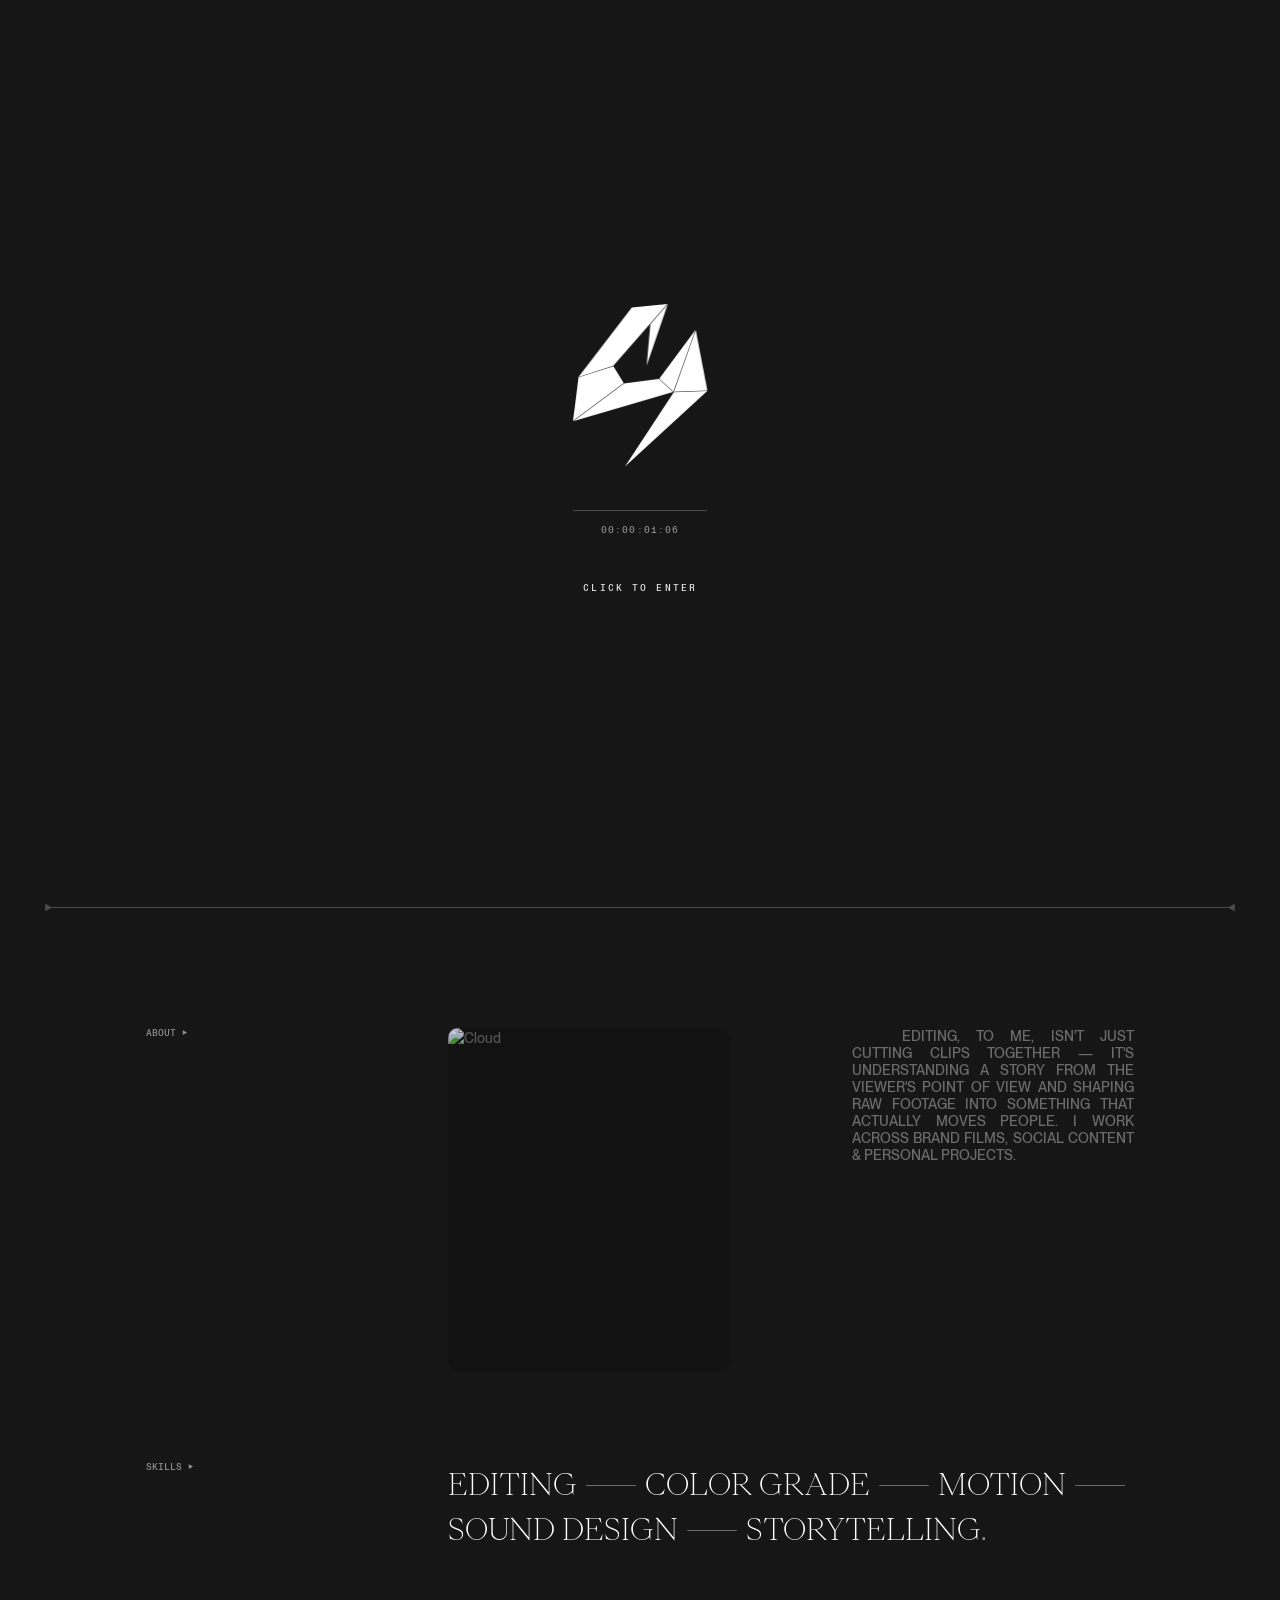
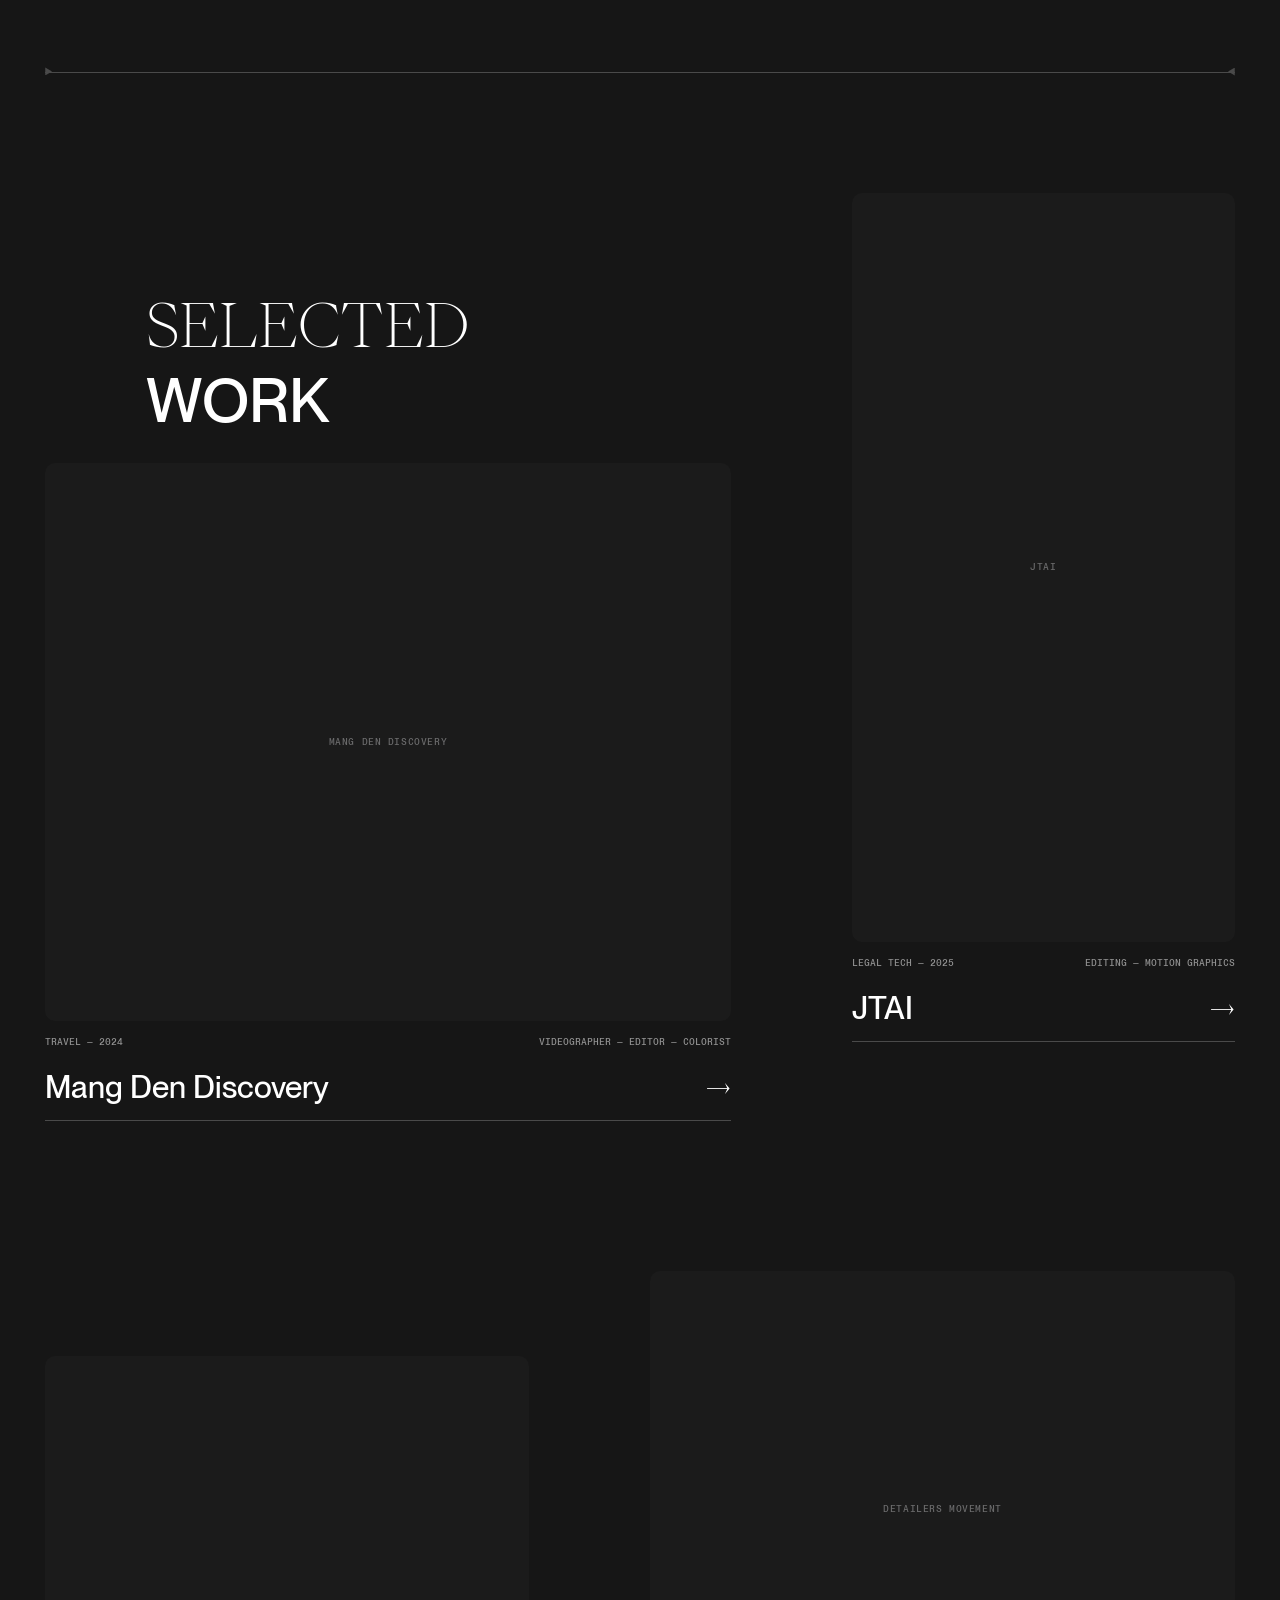
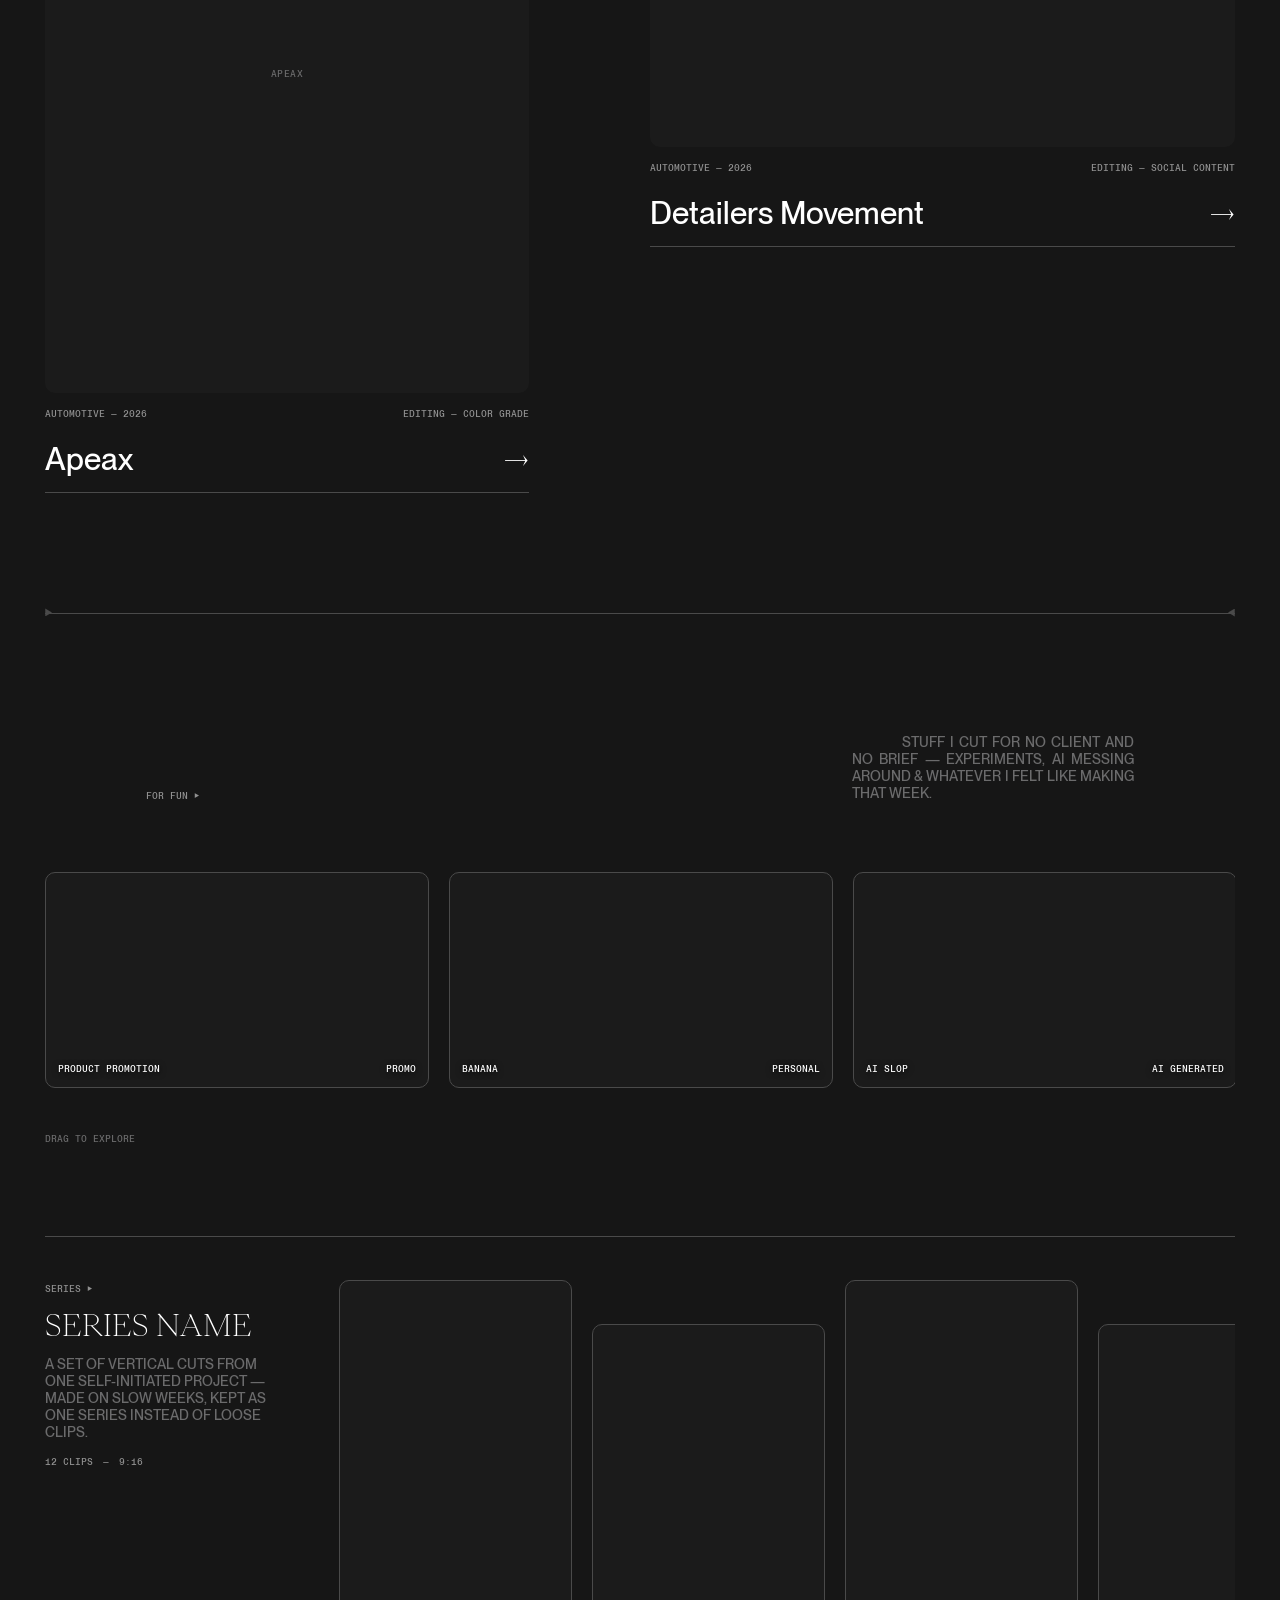
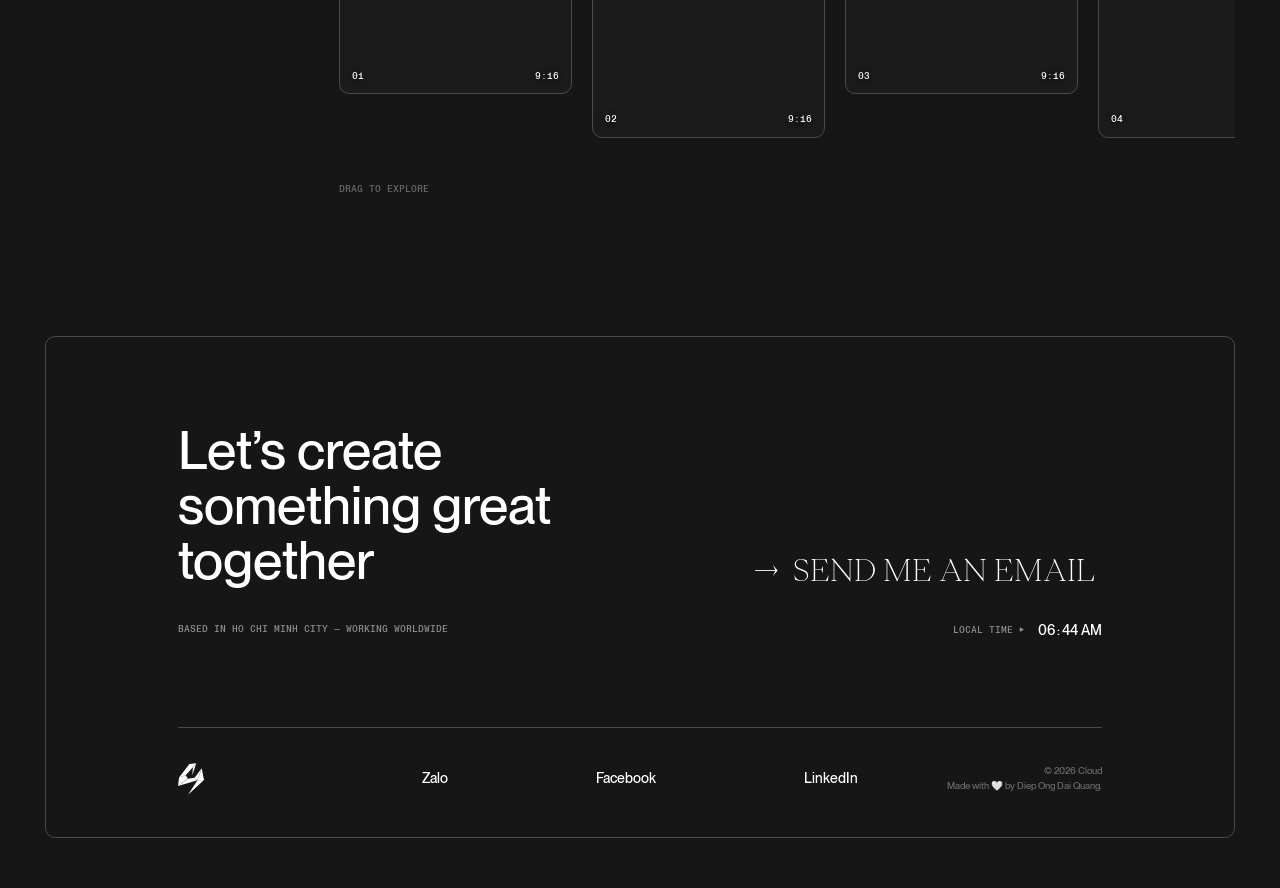
==== commit bdd8f79d: "Add files via upload" ====
--- a/index.html
+++ b/index.html
@@ -25,9 +25,9 @@
 <title>Cloud — Video Editor &amp; Filmmaker</title>
 <meta content="Cloud — Video Editor &amp; Filmmaker" name="title"/>
 <meta content="Freelance video editor &amp; filmmaker based in Ho Chi Minh City. Brand films, product videos &amp; personal work — editing since 2023." name="description"/>
-<link href="https://ik.imagekit.io" rel="preconnect"/>
+<script defer src="assets/global-HrnB0tRh.js"></script>
 <script defer src="assets/boot.js"></script>
-<script defer src="assets/global-HrnB0tRh.js"></script>
+<script defer src="assets/strip-gl.js"></script>
 <script defer src="assets/main-local.js"></script>
 <link href="assets/global-s0cKKLyf.css" rel="stylesheet"/>
 </head>
@@ -115,7 +115,7 @@
               across brand films, social content &amp; personal projects.
             </p>
 <div class="about__img" data-section-text-animation="">
-<img alt="Cloud" src="https://ik.imagekit.io/mangdendiscovery/LOGOProjects/AvatarEdited.png?tr=w-800,q-85,f-auto"/>
+<img alt="Cloud" src="https://ik.imagekit.io/mangdendiscovery/LOGOProjects/AvatarEdited.png"/>
 </div>
 </section>
 <section class="section skills">
@@ -145,7 +145,7 @@
 </h3>
 <div class="selected__el__content mono text-sm uppercase">
 <div class="selected__el__img" data-placeholder="Mang Den Discovery">
-<img alt="Mang Den Discovery" class="hover-effect" src="https://ik.imagekit.io/mangdendiscovery/LOGOProjects/MDD.png?tr=w-1200,q-80,f-auto"/>
+<img alt="Mang Den Discovery" class="hover-effect" src="https://ik.imagekit.io/mangdendiscovery/LOGOProjects/MDD.png"/>
 </div>
 <div class="selected__el__data">
 <p data-splitting="" data-title-animation="">Travel — 2024</p>
@@ -162,7 +162,7 @@
 </h3>
 <div class="selected__el__content mono text-sm uppercase">
 <div class="selected__el__img" data-placeholder="JTAI">
-<img alt="JTAI" src="https://ik.imagekit.io/mangdendiscovery/LOGOProjects/JTAI.png?tr=w-1200,q-80,f-auto"/>
+<img alt="JTAI" src="https://ik.imagekit.io/mangdendiscovery/LOGOProjects/JTAI.png"/>
 </div>
 <div class="selected__el__data">
 <p data-splitting="" data-title-animation="">Legal Tech — 2025</p>
@@ -179,7 +179,7 @@
 </h3>
 <div class="selected__el__content mono text-sm uppercase">
 <div class="selected__el__img" data-placeholder="Apeax">
-<img alt="Apeax" src="https://ik.imagekit.io/mangdendiscovery/LOGOProjects/AP.png?tr=w-1200,q-80,f-auto"/>
+<img alt="Apeax" src="https://ik.imagekit.io/mangdendiscovery/LOGOProjects/AP.png"/>
 </div>
 <div class="selected__el__data">
 <p data-splitting="" data-title-animation="">Automotive — 2026</p>
@@ -196,7 +196,7 @@
 </h3>
 <div class="selected__el__content mono text-sm uppercase">
 <div class="selected__el__img" data-placeholder="Detailers Movement">
-<img alt="Detailers Movement" src="https://ik.imagekit.io/mangdendiscovery/LOGOProjects/DMI.png?tr=w-1200,q-80,f-auto"/>
+<img alt="Detailers Movement" src="https://ik.imagekit.io/mangdendiscovery/LOGOProjects/DMI.png"/>
 </div>
 <div class="selected__el__data">
 <p data-splitting="" data-title-animation="">Automotive — 2026</p>
@@ -223,23 +223,23 @@
 <div class="fun__strip">
 <div class="hstrip hstrip--fun">
 <div class="hstrip__item" data-yt="cFqAOvrXOv0" data-title="Product Promotion" data-desc="">
-<img alt="Product Promotion" loading="lazy" src="https://ik.imagekit.io/mangdendiscovery/FunThumb/Motion.png?tr=w-1000,q-75,f-auto"/>
+<img alt="Product Promotion" loading="lazy" src="https://ik.imagekit.io/mangdendiscovery/FunThumb/Motion.png"/>
 <div class="hstrip__cap mono text-sm uppercase"><span>Product Promotion</span><span>Promo</span></div>
 </div>
 <div class="hstrip__item" data-yt="lyXL8VFjUq0" data-title="Banana" data-desc="">
-<img alt="Banana" loading="lazy" src="https://ik.imagekit.io/mangdendiscovery/FunThumb/Banana.png?tr=w-1000,q-75,f-auto"/>
+<img alt="Banana" loading="lazy" src="https://ik.imagekit.io/mangdendiscovery/FunThumb/Banana.png"/>
 <div class="hstrip__cap mono text-sm uppercase"><span>Banana</span><span>Personal</span></div>
 </div>
 <div class="hstrip__item" data-yt="W3sK1kcXpiM" data-title="AI Slop" data-desc="">
-<img alt="AI Slop" loading="lazy" src="https://ik.imagekit.io/mangdendiscovery/FunThumb/AI%20Slop.png?tr=w-1000,q-75,f-auto"/>
+<img alt="AI Slop" loading="lazy" src="https://ik.imagekit.io/mangdendiscovery/FunThumb/AI%20Slop.png"/>
 <div class="hstrip__cap mono text-sm uppercase"><span>AI Slop</span><span>AI Generated</span></div>
 </div>
 <div class="hstrip__item" data-yt="bTaR9XivQlM" data-title="Car" data-desc="">
-<img alt="Car" loading="lazy" src="https://ik.imagekit.io/mangdendiscovery/FunThumb/Car.png?tr=w-1000,q-75,f-auto"/>
+<img alt="Car" loading="lazy" src="https://ik.imagekit.io/mangdendiscovery/FunThumb/Car.png"/>
 <div class="hstrip__cap mono text-sm uppercase"><span>Car</span><span>Automotive</span></div>
 </div>
 <div class="hstrip__item" data-yt="IUdSrWOykyo" data-title="Bikini" data-desc="">
-<img alt="Bikini" loading="lazy" src="https://ik.imagekit.io/mangdendiscovery/FunThumb/Bikini.png?tr=w-1000,q-75,f-auto"/>
+<img alt="Bikini" loading="lazy" src="https://ik.imagekit.io/mangdendiscovery/FunThumb/Bikini.png"/>
 <div class="hstrip__cap mono text-sm uppercase"><span>Coming Soon</span><span>TBA</span></div>
 </div>
 </div>
@@ -280,51 +280,51 @@
 <div class="fun__series__strip">
 <div class="hstrip hstrip--stack">
 <div class="hstrip__item" data-yt="b-oDeTqZUiY" data-ratio="9/16" data-title="PauseABit 001" data-desc="">
-<img alt="Clip 01" loading="lazy" src="https://ik.imagekit.io/mangdendiscovery/PAB/01.png?tr=w-400,q-75,f-auto"/>
+<img alt="Clip 01" loading="lazy" src="https://ik.imagekit.io/mangdendiscovery/PAB/01.png"/>
 <div class="hstrip__cap mono text-sm uppercase"><span>01</span><span>9:16</span></div>
 </div>
 <div class="hstrip__item" data-yt="_FhbmLOclkw" data-ratio="9/16" data-title="PauseABit 002" data-desc="">
-<img alt="Clip 02" loading="lazy" src="https://ik.imagekit.io/mangdendiscovery/PAB/02.png?updatedAt=1791451244884&tr=w-400,q-75,f-auto"/>
+<img alt="Clip 02" loading="lazy" src="https://ik.imagekit.io/mangdendiscovery/PAB/02.png?updatedAt=1791451244884"/>
 <div class="hstrip__cap mono text-sm uppercase"><span>02</span><span>9:16</span></div>
 </div>
 <div class="hstrip__item" data-yt="4-RiQVPbO64" data-ratio="9/16" data-title="PauseABit 014" data-desc="">
-<img alt="Clip 03" loading="lazy" src="https://ik.imagekit.io/mangdendiscovery/PAB/14.png?updatedAt=1791451244456&tr=w-400,q-75,f-auto"/>
+<img alt="Clip 03" loading="lazy" src="https://ik.imagekit.io/mangdendiscovery/PAB/14.png?updatedAt=1791451244456"/>
 <div class="hstrip__cap mono text-sm uppercase"><span>03</span><span>9:16</span></div>
 </div>
 <div class="hstrip__item" data-yt="Gh1_aw7t_rU" data-ratio="9/16" data-title="PauseABit 004" data-desc="">
-<img alt="Clip 04" loading="lazy" src="https://ik.imagekit.io/mangdendiscovery/PAB/04.png?updatedAt=1791451244392&tr=w-400,q-75,f-auto"/>
+<img alt="Clip 04" loading="lazy" src="https://ik.imagekit.io/mangdendiscovery/PAB/04.png?updatedAt=1791451244392"/>
 <div class="hstrip__cap mono text-sm uppercase"><span>04</span><span>9:16</span></div>
 </div>
 <div class="hstrip__item" data-yt="E5csrVZALj0" data-ratio="9/16" data-title="PauseABit 005" data-desc="">
-<img alt="Clip 05" loading="lazy" src="https://ik.imagekit.io/mangdendiscovery/PAB/05.png?updatedAt=1791451245048&tr=w-400,q-75,f-auto"/>
+<img alt="Clip 05" loading="lazy" src="https://ik.imagekit.io/mangdendiscovery/PAB/05.png?updatedAt=1791451245048"/>
 <div class="hstrip__cap mono text-sm uppercase"><span>05</span><span>9:16</span></div>
 </div>
 <div class="hstrip__item" data-yt="QhcrbTdu5zc" data-ratio="9/16" data-title="PauseABit 006" data-desc="">
-<img alt="Clip 06" loading="lazy" src="https://ik.imagekit.io/mangdendiscovery/PAB/06.png?updatedAt=1791451244526&tr=w-400,q-75,f-auto"/>
+<img alt="Clip 06" loading="lazy" src="https://ik.imagekit.io/mangdendiscovery/PAB/06.png?updatedAt=1791451244526"/>
 <div class="hstrip__cap mono text-sm uppercase"><span>06</span><span>9:16</span></div>
 </div>
 <div class="hstrip__item" data-yt="Y-P0Ph0nTLE" data-ratio="9/16" data-title="PauseABit 008" data-desc="">
-<img alt="Clip 07" loading="lazy" src="https://ik.imagekit.io/mangdendiscovery/PAB/08.png?updatedAt=1791451244165&tr=w-400,q-75,f-auto"/>
+<img alt="Clip 07" loading="lazy" src="https://ik.imagekit.io/mangdendiscovery/PAB/08.png?updatedAt=1791451244165"/>
 <div class="hstrip__cap mono text-sm uppercase"><span>07</span><span>9:16</span></div>
 </div>
 <div class="hstrip__item" data-yt="-LKD_uLu3IQ" data-ratio="9/16" data-title="PauseABit 009" data-desc="">
-<img alt="Clip 08" loading="lazy" src="https://ik.imagekit.io/mangdendiscovery/PAB/09.png?updatedAt=1791451244724&tr=w-400,q-75,f-auto"/>
+<img alt="Clip 08" loading="lazy" src="https://ik.imagekit.io/mangdendiscovery/PAB/09.png?updatedAt=1791451244724"/>
 <div class="hstrip__cap mono text-sm uppercase"><span>08</span><span>9:16</span></div>
 </div>
 <div class="hstrip__item" data-yt="rdYoVpwNAdA" data-ratio="9/16" data-title="PauseABit 010" data-desc="">
-<img alt="Clip 09" loading="lazy" src="https://ik.imagekit.io/mangdendiscovery/PAB/10.png?updatedAt=1791451244493&tr=w-400,q-75,f-auto"/>
+<img alt="Clip 09" loading="lazy" src="https://ik.imagekit.io/mangdendiscovery/PAB/10.png?updatedAt=1791451244493"/>
 <div class="hstrip__cap mono text-sm uppercase"><span>09</span><span>9:16</span></div>
 </div>
 <div class="hstrip__item" data-yt="p96WiCjlaGk" data-ratio="9/16" data-title="PauseABit 012" data-desc="">
-<img alt="Clip 10" loading="lazy" src="https://ik.imagekit.io/mangdendiscovery/PAB/12.png?updatedAt=1791451245488&tr=w-400,q-75,f-auto"/>
+<img alt="Clip 10" loading="lazy" src="https://ik.imagekit.io/mangdendiscovery/PAB/12.png?updatedAt=1791451245488"/>
 <div class="hstrip__cap mono text-sm uppercase"><span>10</span><span>9:16</span></div>
 </div>
 <div class="hstrip__item" data-yt="2jrdZ81JjqI" data-ratio="9/16" data-title="PauseABit 013" data-desc="">
-<img alt="Clip 11" loading="lazy" src="https://ik.imagekit.io/mangdendiscovery/PAB/13.png?updatedAt=1791451245004&tr=w-400,q-75,f-auto"/>
+<img alt="Clip 11" loading="lazy" src="https://ik.imagekit.io/mangdendiscovery/PAB/13.png?updatedAt=1791451245004"/>
 <div class="hstrip__cap mono text-sm uppercase"><span>11</span><span>9:16</span></div>
 </div>
 <div class="hstrip__item" data-yt="rD_iwnk1J0g" data-ratio="9/16" data-title="PauseABit 003" data-desc="">
-<img alt="Clip 12" loading="lazy" src="https://ik.imagekit.io/mangdendiscovery/PAB/03.png?updatedAt=1791451246068&tr=w-400,q-75,f-auto"/>
+<img alt="Clip 12" loading="lazy" src="https://ik.imagekit.io/mangdendiscovery/PAB/03.png?updatedAt=1791451246068"/>
 <div class="hstrip__cap mono text-sm uppercase"><span>12</span><span>9:16</span></div>
 </div>
 </div>
--- a/assets/global-s0cKKLyf.css
+++ b/assets/global-s0cKKLyf.css
@@ -33,7 +33,7 @@
    la script defer -> chay sau khi parse xong, co the tre hon lan ve dau tien.
    Tu tat sau 4s: JS hong hay bi tat thi trang van doc duoc, khong ket den vinh vien. */
 html::before{content:"";position:fixed;inset:0;background:#161616;z-index:2999998;pointer-events:none;
-  animation:bootSafe 1ms linear 7s forwards}
+  animation:bootSafe 1ms linear 4s forwards}
 @keyframes bootSafe{to{opacity:0;visibility:hidden}}
 html.boot-done::before{display:none}
 html.is-booting,html.is-booting body{overflow:hidden}
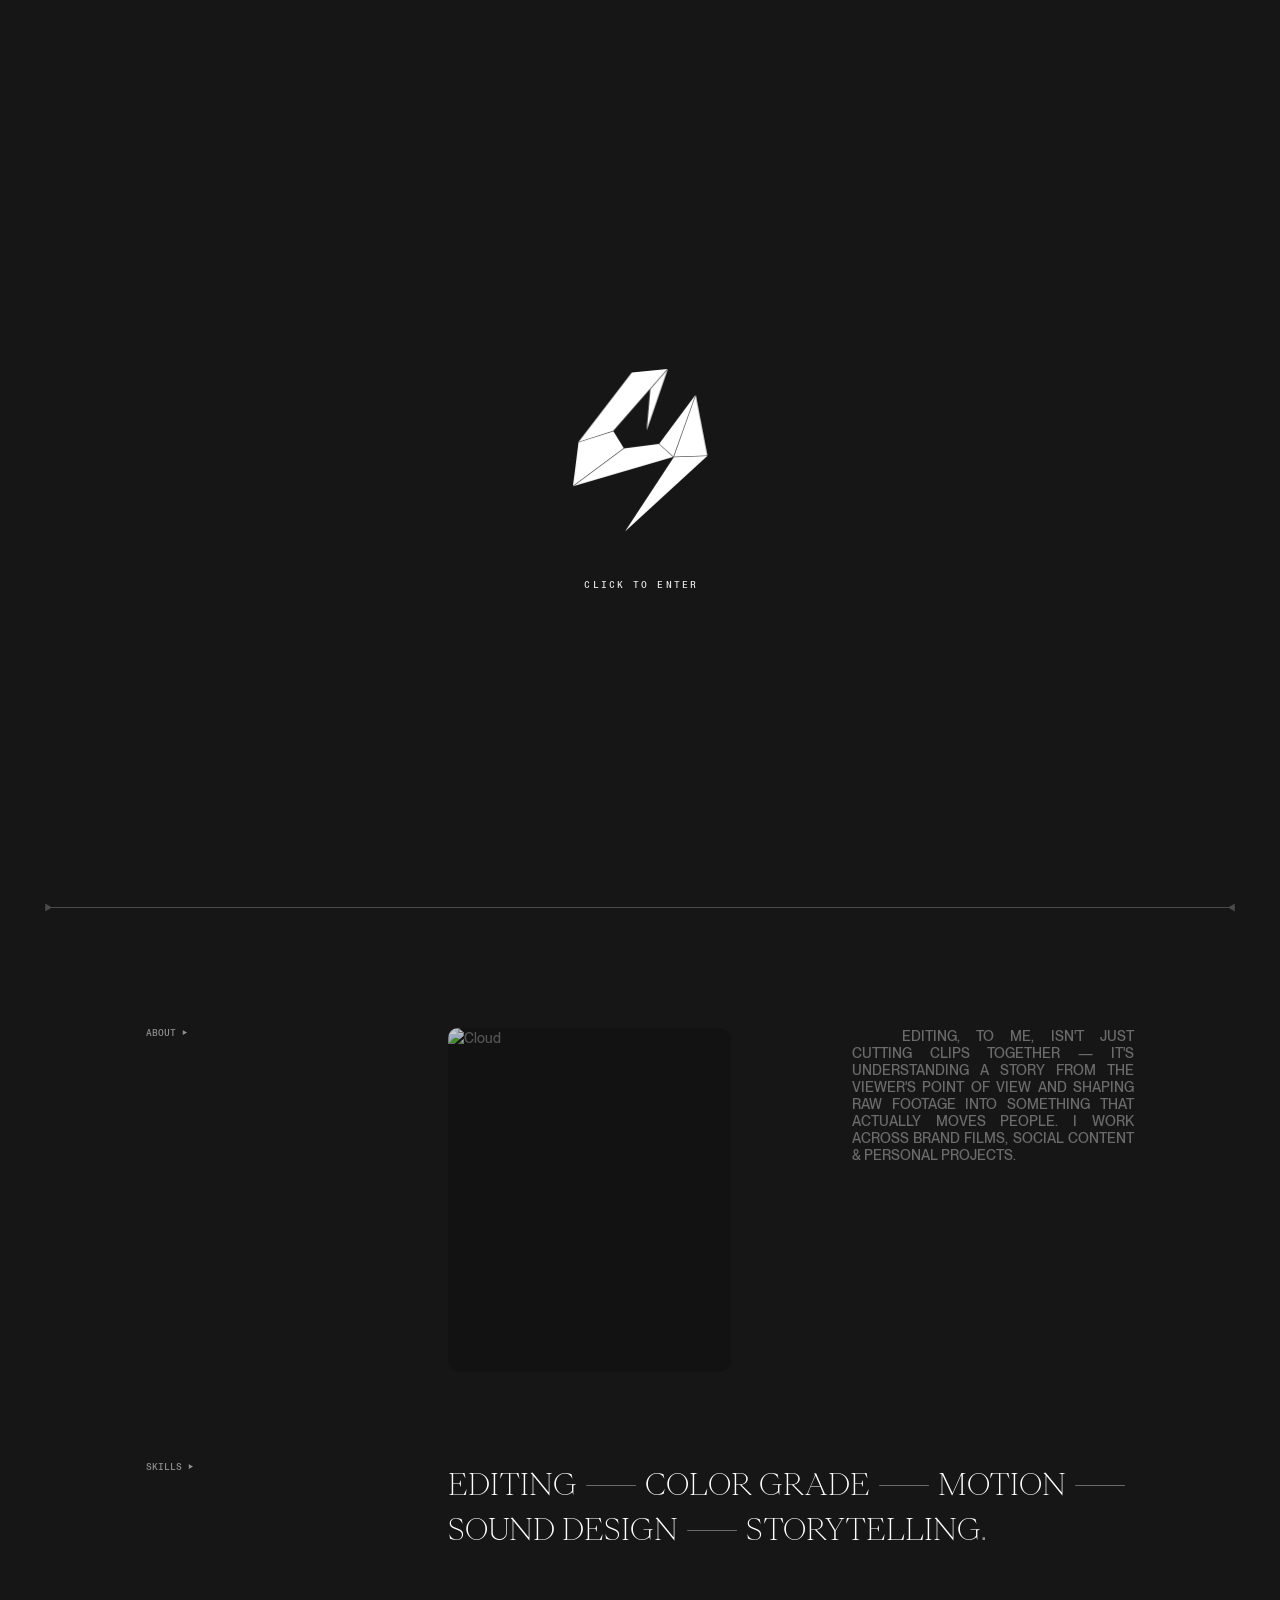
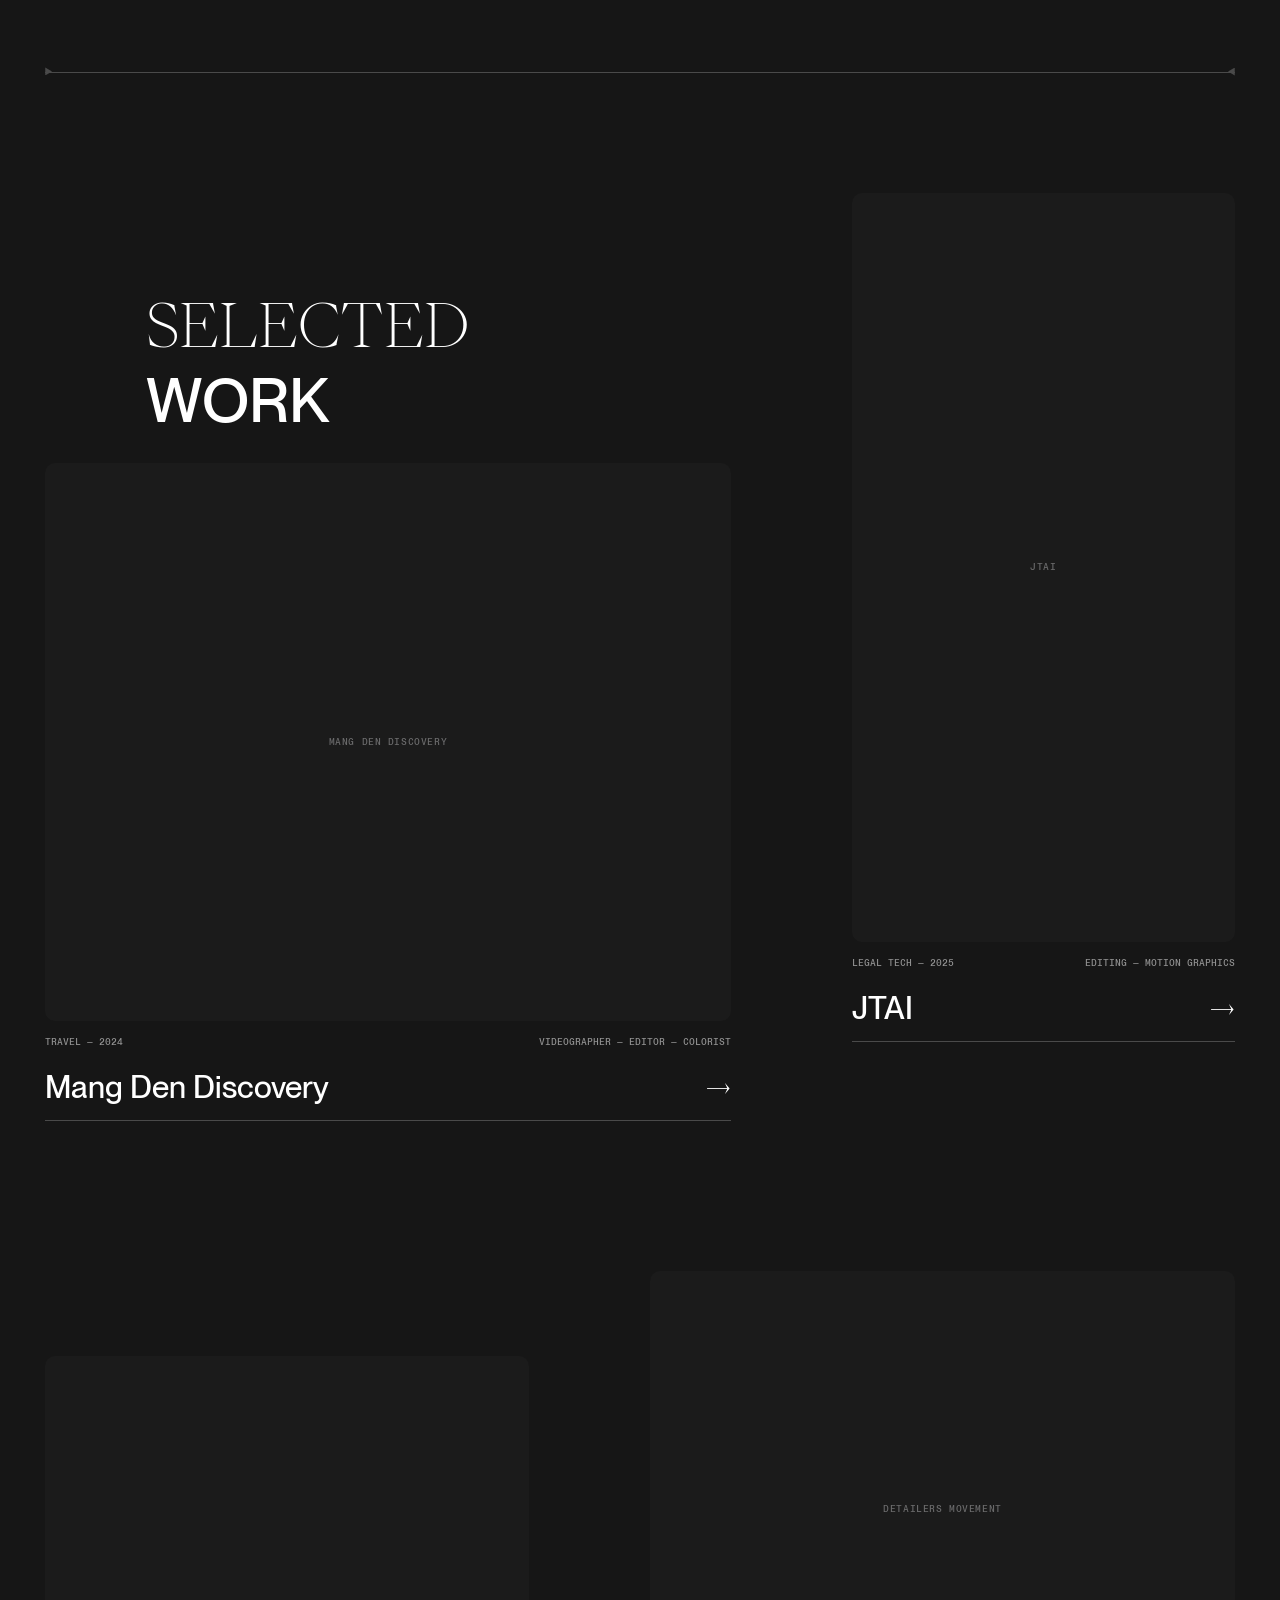
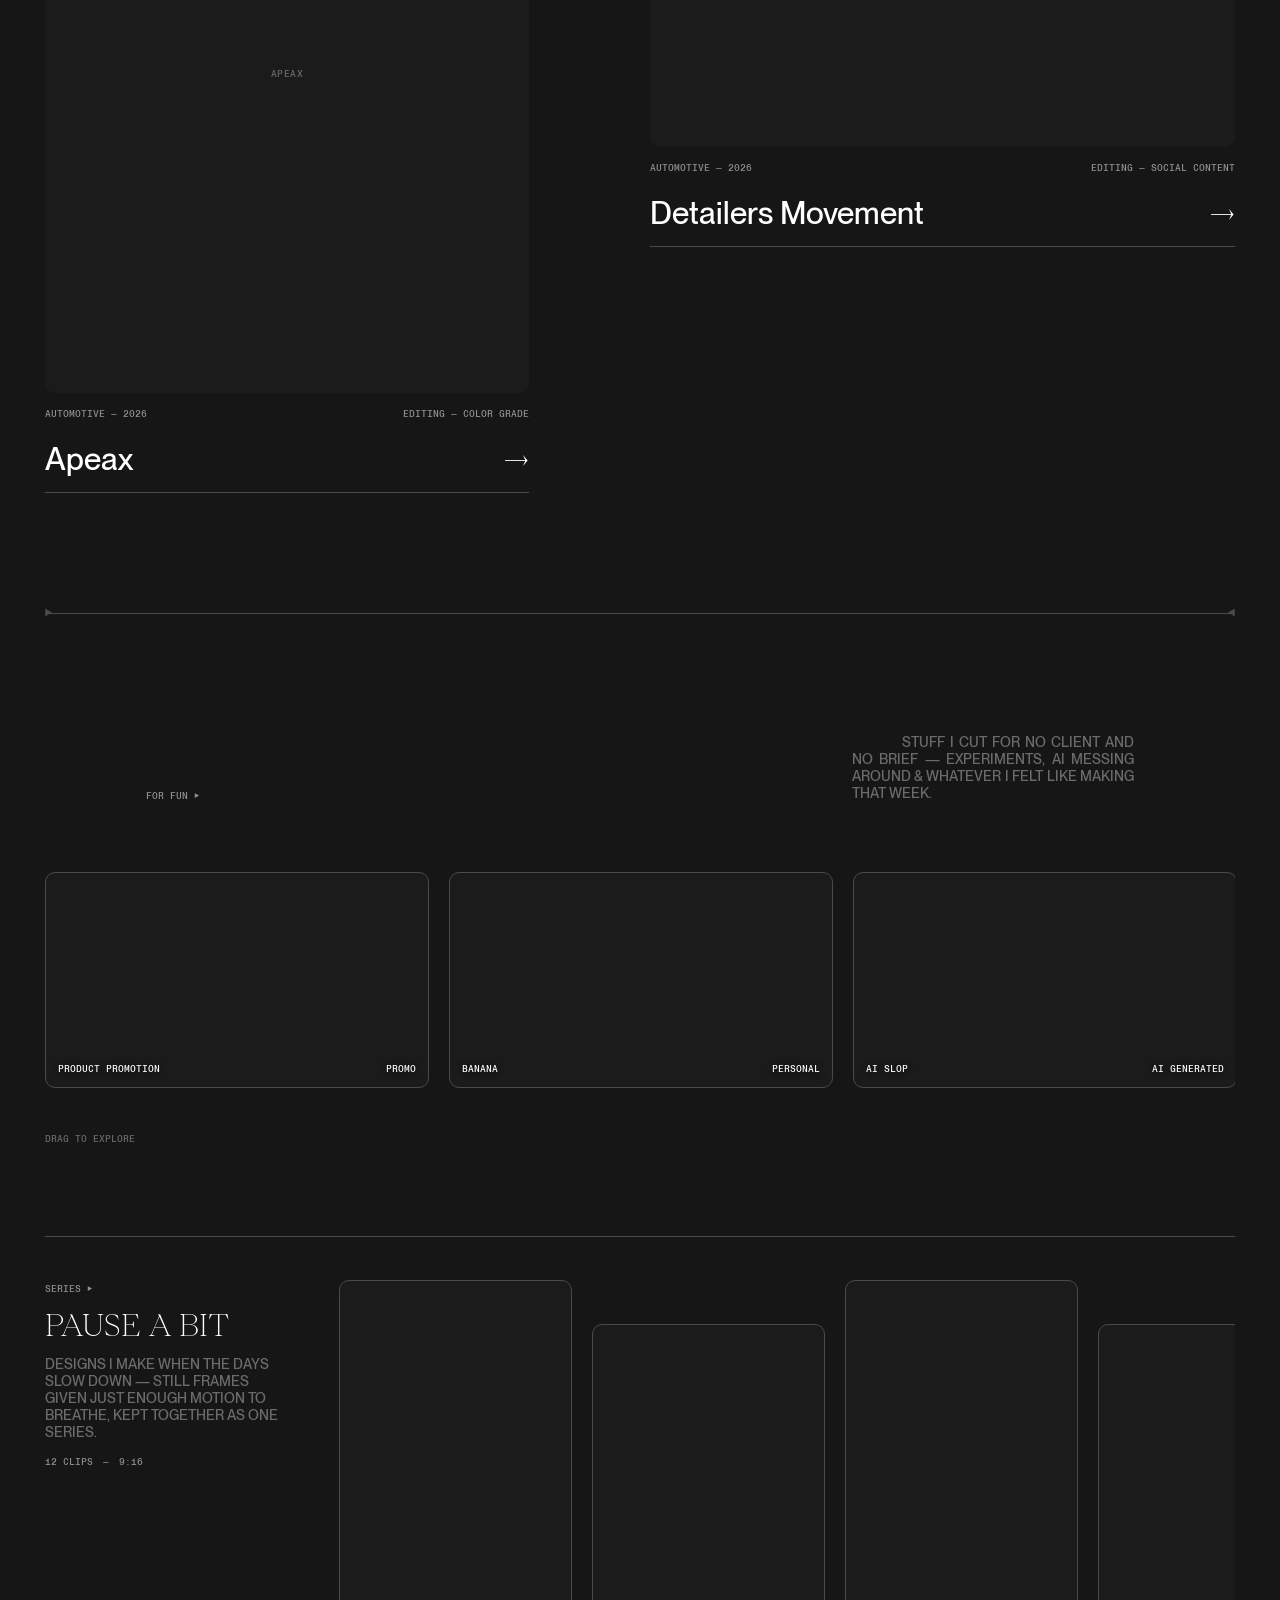
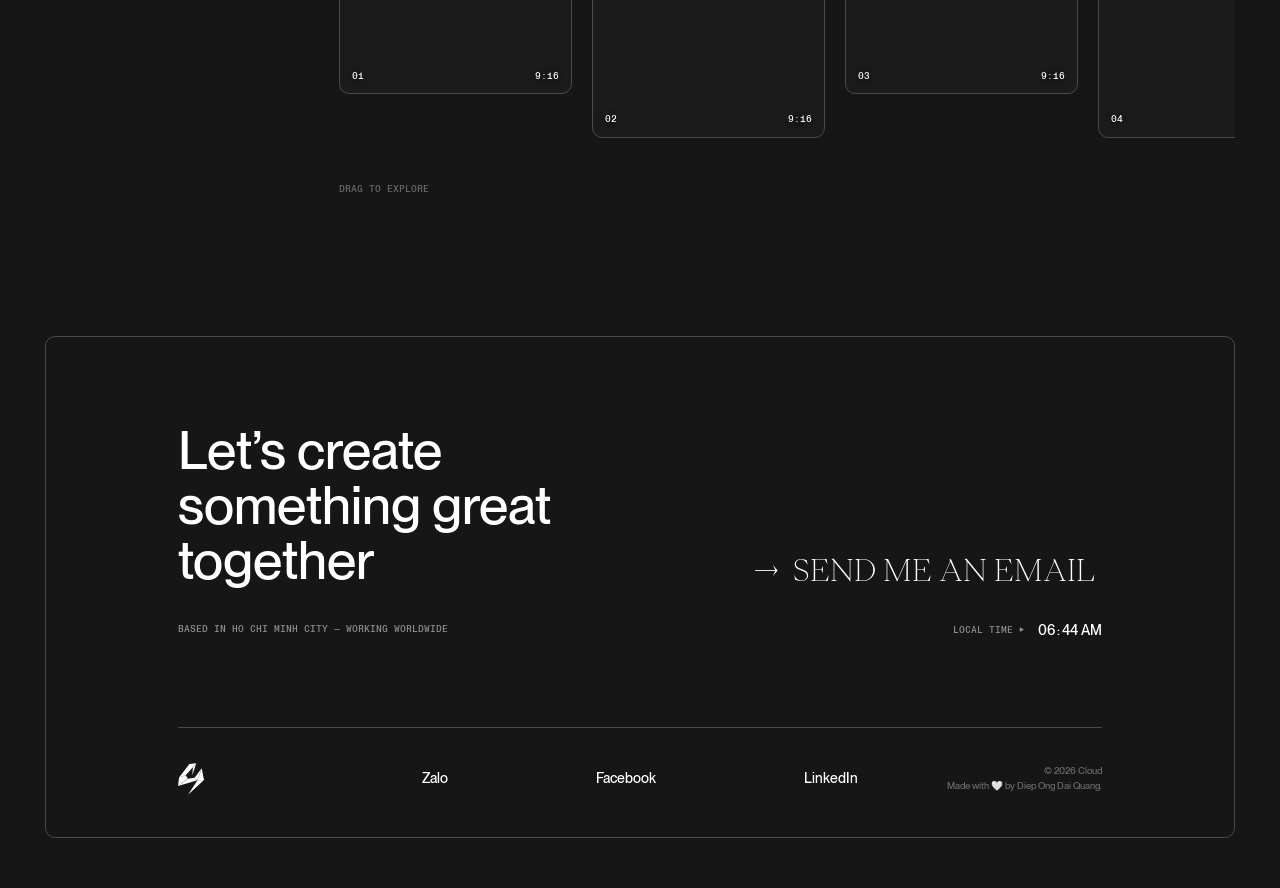
==== commit e0cda89c: "Add files via upload" ====
--- a/index.html
+++ b/index.html
@@ -86,7 +86,7 @@
 </h1>
 <ul class="intro__socials">
 <li data-section-text-animation="">
-<a class="text-lg text-white" data-splitting="" data-text-animation="" href="https://zalo.me/YOUR_ZALO_NUMBER" rel="noreferrer" target="_blank">
+<a class="text-lg text-white" data-splitting="" data-text-animation="" data-zalo="" href="https://zaloapp.com/qr/p/14ocmv5q8kl5" rel="noreferrer" target="_blank">
 <span>Zalo</span>
 </a>
 </li>
@@ -267,11 +267,11 @@
               Series ►
             </h3>
 <p class="serif uppercase text-white fun__series__title" data-splitting="" data-title-animation="">
-              Series Name
+              Pause a bit
             </p>
 <p class="uppercase fun__series__desc" data-splitting="" data-text-animation="" data-text-animation-duration="0.02">
-              A set of vertical cuts from one self-initiated project — made on
-              slow weeks, kept as one series instead of loose clips.
+              Designs I make when the days slow down — still frames given
+              just enough motion to breathe, kept together as one series.
             </p>
 <p class="mono text-sm uppercase fun__series__meta" data-splitting="" data-title-animation="">
 <span>12 clips</span><span>—</span><span>9:16</span>
@@ -361,7 +361,7 @@
 <div class="footer__credits">
 <ul class="footer__socials">
 <li class="footer__socials__el">
-<a class="text-lg text-white" data-splitting="" href="https://zalo.me/0326508150" rel="noreferrer" target="_blank">
+<a class="text-lg text-white" data-splitting="" data-zalo="" href="https://zaloapp.com/qr/p/14ocmv5q8kl5" rel="noreferrer" target="_blank">
 <span>Zalo</span>
 </a>
 </li>
--- a/assets/global-s0cKKLyf.css
+++ b/assets/global-s0cKKLyf.css
@@ -1,5 +1,5 @@
 @font-face{font-family:PP Eiko;font-weight:100;src:url(../fonts/PP-Eiko/PPEiko-Thin.woff2) format("woff2")}@font-face{font-family:PP Neue Montreal;font-weight:500;src:url(../fonts/PP-Neue-Montreal/PPNeueMontreal-Medium.woff2) format("woff2")}@font-face{font-family:PP Neue Montreal Mono;font-weight:500;src:url(../fonts/PP-Neue-Montreal-Mono/PPNeueMontrealMono-Medium.woff2) format("woff2")}.splitting .word{text-indent:0}@keyframes glitchText{0%{opacity:1;transform:translate3d(-10px,0,0) scale3d(-1,-1,1);-webkit-clip-path:polygon(0 20%,100% 20%,100% 21%,0 21%);clip-path:polygon(0 20%,100% 20%,100% 21%,0 21%)}10%{-webkit-clip-path:polygon(0 33%,100% 33%,100% 33%,0 33%);clip-path:polygon(0 33%,100% 33%,100% 33%,0 33%)}20%{-webkit-clip-path:polygon(0 44%,100% 44%,100% 44%,0 44%);clip-path:polygon(0 44%,100% 44%,100% 44%,0 44%)}35%{-webkit-clip-path:polygon(0 50%,100% 50%,100% 20%,0 20%);clip-path:polygon(0 50%,100% 50%,100% 20%,0 20%)}50%{-webkit-clip-path:polygon(0 70%,100% 70%,100% 70%,0 70%);clip-path:polygon(0 70%,100% 70%,100% 70%,0 70%)}60%{-webkit-clip-path:polygon(0 80%,100% 80%,100% 80%,0 80%);clip-path:polygon(0 80%,100% 80%,100% 80%,0 80%)}70%{-webkit-clip-path:polygon(0 50%,100% 50%,100% 55%,0 55%);clip-path:polygon(0 50%,100% 50%,100% 55%,0 55%)}80%{-webkit-clip-path:polygon(0 70%,100% 70%,100% 80%,0 80%);clip-path:polygon(0 70%,100% 70%,100% 80%,0 80%)}90%{transform:translate3d(-10px,0,0) scale3d(-1,-1,1)}to{opacity:1;transform:translateZ(0) scaleZ(1);-webkit-clip-path:polygon(0 0,100% 0,100% 100%,0% 100%);clip-path:polygon(0 0,100% 0,100% 100%,0% 100%)}}@keyframes glitchLine{0%{transform:scaleZ(1)}10%{transform:translate3d(10px,0,0)}20%{transform:translate3d(0,4px,0)}30%{transform:scale3d(.1,1.4,1) translate3d(0,-25px,0);transform-origin:100% 0%}40%{transform:scale3d(1,.3,1) translate3d(0,25px,0)}50%{transform:scale3d(.5,.3,1) translate3d(-100px,-80px,0)}60%{transform:scale3d(1,1.25,1) translate3d(10px,-5px,0)}70%{transform:scale3d(.5,.5,1) translate3d(0,20px,0)}80%{transform:translate3d(-30,10px,0) scale3d(1,.4,1);transform-origin:100% 0%}90%{transform:scale3d(1,.5,1) translate3d(0,-15px,0);transform-origin:0% 50%}to{opacity:1}}@keyframes fade{0%{opacity:0}50%{opacity:0}to{opacity:1}}:root{font-family:PP Neue Montreal,sans-serif;line-height:1.5;font-size:.8125rem;color:#6b6b6c;color-scheme:light dark;font-synthesis:none;text-rendering:optimizeLegibility;-webkit-font-smoothing:antialiased;-moz-osx-font-smoothing:grayscale}@media screen and (min-width: 768px){:root{font-size:.875rem}}*,*:after,*:before{box-sizing:border-box}body{margin:0;min-height:100vh;background:#161616;position:relative;display:flex;flex-direction:column;width:100vw;overflow-x:hidden;transition:background .3s ease}main{max-width:100vw;width:100%;margin:0 auto;padding:0 18px}@media screen and (min-width: 768px){main{padding:0 45px}}@media screen and (min-width: 1024px){main{max-width:1560px}}[data-barba=container]{min-height:100vh;display:flex;flex-direction:column}[data-title-animation]{white-space:nowrap}a{color:#919191;text-decoration:inherit;position:relative;white-space:nowrap;cursor:pointer;width:fit-content}a:hover>span:not(.word){animation:glitchText .4s linear}@media (hover: hover) and (pointer: fine){a:before{content:"";position:absolute;width:100%;height:1px;background:currentColor;top:100%;left:0;pointer-events:none;opacity:0}a:hover:before{opacity:1;animation:glitchLine .4s steps(2,start) forwards}}h1,h2,h3,h4,h5,h6{line-height:1.1;font-weight:400;margin:0}ul,ol{list-style:none;margin:0;padding:0}hr{display:block;color:transparent;background:#4a4a4a;border:none;height:1px;width:100%;position:relative;overflow:visible}hr:before,hr:after{content:"";background:url('data:image/svg+xml,<svg width="9" height="9" viewBox="0 0 9 9" fill="none" xmlns="http://www.w3.org/2000/svg"><path d="M7 4.5L0.25 8.39711L0.25 0.602885L7 4.5Z" fill="%234A4A4A"/></svg>');position:absolute;translate:0 -50%;top:50%;width:8px;height:8px}hr:before{left:0;top:calc(50% - 1px)}hr:after{rotate:180deg;right:0}img{object-fit:cover;display:block}p{margin:0}*{scrollbar-width:thin;scrollbar-color:#4A4A4A #1B1B1B}*::-webkit-scrollbar{width:12px}*::-webkit-scrollbar-track{background:#1b1b1b}*::-webkit-scrollbar-thumb{background-color:#4a4a4a;border-radius:50px;border:3px solid #1B1B1B}.serif{font-family:PP Eiko}.sans{font-family:PP Neue Montreal}.mono{font-family:PP Neue Montreal Mono;color:#919191}.uppercase{text-transform:uppercase}.h1{font-size:2.3rem}@media screen and (min-width: 370px){.h1{font-size:2.5rem}}@media screen and (min-width: 402px){.h1{font-size:2.9230769231rem}}@media screen and (min-width: 1024px){.h1{font-size:4.57142857rem}}@media screen and (min-width: 1280px){.h1{font-size:6.142857rem}}.h2{font-size:2.9230769231rem}@media screen and (min-width: 1024px){.h2{font-size:4.3571428571rem}}.h3{font-size:1.6923076923rem}@media screen and (min-width: 1024px){.h3{font-size:2.125rem}}@media screen and (min-width: 1024px){.h4{font-size:1.125rem}}.text-sm{font-size:.7692307692rem}@media screen and (min-width: 768px){.text-sm{font-size:.6875rem}}.text-lg{font-size:1.2307692308rem}.text-white{color:#fff}.text-grey-3{color:#919191}.align-left{text-align:left}.align-center{text-align:center}.align-right{text-align:right}.align-justify{text-align:justify}.text-indent{text-indent:50px}.flex{display:flex}.justify-between{justify-content:space-between}.block{display:block}.max-w-sm{width:71.1627906977vw;max-width:306px;margin:0 auto}.max-w-lg{max-width:1290px;margin:0 auto}.max-h-screen{height:100vh;overflow:hidden}.my-50{margin-top:50px;margin-bottom:50px}body{--button-border-radius: 40px;--button-bg: transparent;--button-stroke: #000;--button-stroke-width: 1px;--button-text: #000;--button-bg-hover: #d8d4cf;--button-stroke-hover: #000;--button-stroke-width-hover: 1px;--button-text-hover: #fff;--cursor-stroke: #fff;--cursor-fill: #fff;--cursor-stroke-width: 1px;--button-filler: #000;--color-bg: #ccc}.button{cursor:pointer;overflow:hidden;display:flex;align-items:center;justify-content:center;padding:7px 30px;border:1px solid #6B6B6C;border-radius:5px;transition:all .3s ease}.button:before{display:none}.button:focus,.button:hover{background:#fff;color:#000}.button:focus,.button--hover{outline:none;border-width:var(--button-stroke-width-hover);border-color:var(--button-stroke-hover);color:var(--button-text-hover)}.button__filler{background:var(--button-filler);position:absolute;width:150%;height:200%;border-radius:50%;top:-50%;left:-25%;transform:translate3d(0,75%,0)}.button__text,.button__text-inner{display:flex;align-items:center;justify-content:center;width:100%;height:100%}.button .whitespace{width:5px}.badge{color:var(--White, #fff);text-align:right;font-family:PP Neue Montreal;font-size:8px;font-style:normal;font-weight:500;line-height:normal;position:absolute;top:0;right:0;translate:8px -75%}.list{display:flex;flex-direction:column;margin-bottom:25px}@media screen and (min-width: 768px){.list{margin-bottom:30px}}.list:has(.list__el__wrapper:hover) .list__el__wrapper:not(.list__el__wrapper:hover){opacity:.5}.list__el{opacity:0;position:relative}.list__el__wrapper{position:relative;display:grid;grid-template-columns:70px 1fr 30px;row-gap:15px;padding:15px 0 28px;opacity:1;transition:opacity .3s ease}@media screen and (min-width: 1024px){.list__el__wrapper{display:grid;grid-template-columns:repeat(12,1fr);column-gap:20px;row-gap:0;padding:10px 0 26px}}@media screen and (min-width: 1024px) and (min-height: 990px){.list__el__wrapper{padding:2.222222222vh 0 3.703703704vh}}.list__el__arrow{font-size:1.6923076923rem;font-size:2.6153846154rem;line-height:1;font-family:PP Eiko;color:#fff;grid-area:2/3/3/4;justify-self:end;align-self:center}@media screen and (min-width: 1024px){.list__el__arrow{font-size:2.125rem}}@media screen and (min-width: 1024px){.list__el__arrow{grid-area:1/12/2/13}}.list__el__title{order:2;font-size:1.8461538462rem;line-height:1.2;display:flex;justify-content:space-between;align-items:center;grid-area:2/1/3/3}.list__el__title>span{--triangle-opacity: 0;display:block}.list__el__title>span:after{content:url('data:image/svg+xml,<svg width="8" height="6" viewBox="0 0 8 6" fill="none" xmlns="http://www.w3.org/2000/svg"><path d="M4 0L7.4641 6H0.535898L4 0Z" fill="white"/></svg>');display:inline;margin-left:8px;opacity:var(--triangle-opacity);position:absolute}@media screen and (min-width: 1024px){.list__el__title>span:after{margin-left:18px}}@media screen and (min-width: 430px){.list__el__title{font-size:2.2307692308rem}}@media screen and (min-width: 1024px){.list__el__title{font-size:3.428571rem;grid-area:1/3/2/9}}@media screen and (min-width: 1536px){.list__el__title{font-size:2.9230769231rem}}@media screen and (min-width: 1536px) and (min-width: 1024px){.list__el__title{font-size:4.3571428571rem}}.list__el__link{position:absolute;width:100%;height:100%;top:0;left:0;overflow:hidden;white-space:nowrap;text-indent:-2000%;z-index:90}.list__el__link:before{content:none}.list__el hr{position:absolute;bottom:0;left:0;width:100%}.list__el p{align-self:center}@media screen and (min-width: 1024px){.list__el p:not(.list__el__cats):not(.list__el__arrow){grid-area:1/2/2/3}}.list__el__cats{grid-area:1/2/2/4;text-align:right}@media screen and (min-width: 1024px){.list__el__cats{grid-area:1/9/2/11}}.list__el:hover *,.list__el:focus *{opacity:1}.list__el:first-child .list__el__wrapper{padding-top:0}.list__el:last-child hr{display:none}.header{position:fixed;z-index:1000;top:0;left:50%;translate:-50% 0;width:100%;max-width:1580px;padding:20px 18px 0;display:flex;justify-content:flex-end;mix-blend-mode:difference;transition:all .3s ease}@media screen and (min-width: 768px){.header{padding:20px 45px 0}}@media screen and (min-width: 1024px){.header{padding:33px 90px;max-width:1560px}}.header__baseline{display:none}@media screen and (min-width: 1024px){.header__baseline{display:flex;gap:5px;align-items:center;position:absolute;top:50%;left:90px;translate:0 -50%;scale:1.2;transform-origin:left}.header__baseline svg{margin-left:2px}}.header__logo{position:absolute;top:20px;left:50%;translate:-50% 0;width:26px;height:32px;transition:all .3s ease}.header__logo:before{display:none}.header__logo svg{fill:#fff}@media screen and (min-width: 1024px){.header__logo{top:50%;translate:-50% -50%}}.header__nav{display:flex;align-items:center}.header__nav__list{margin-top:16px;display:flex;flex-direction:column;align-items:flex-end;gap:20px}@media screen and (min-width: 1024px){.header__nav__list{flex-direction:row;gap:40px;margin-top:0;align-items:center}}@media screen and (min-width: 1280px){.header__nav__list{gap:90px}}.header__nav__el a{color:#fff;margin-right:12px}.header__nav__el .button{border:0;padding:0}.header__nav__el .button:hover{background:transparent;color:#fff}@media screen and (min-width: 1024px){.header__nav__el a{margin:0}.header__nav__el .button{cursor:pointer;overflow:hidden;display:flex;align-items:center;justify-content:center;padding:7px 30px;border:1px solid #6B6B6C;border-radius:5px;transition:all .3s ease}.header__nav__el .button:before{display:none}.header__nav__el .button:focus,.header__nav__el .button:hover{background:#fff;color:#000}.header__nav__el .button:focus,.header__nav__el .button--hover{outline:none;border-width:var(--button-stroke-width-hover);border-color:var(--button-stroke-hover);color:var(--button-text-hover)}.header__nav__el .button__filler{background:var(--button-filler);position:absolute;width:150%;height:200%;border-radius:50%;top:-50%;left:-25%;transform:translate3d(0,75%,0)}.header__nav__el .button__text,.header__nav__el .button__text-inner{display:flex;align-items:center;justify-content:center;width:100%;height:100%}.header__nav__el .button .whitespace{width:5px}.header__nav__el:first-child{margin-right:20px}}@media screen and (min-width: 1024px) and (min-width: 1024px){.header__nav__el:first-child{margin-right:10px}}.header--hidden{translate:-50% -100%}.section{max-width:1560px;margin:0 auto}.footer{margin:20px 18px 50px;border:1px solid #4A4A4A;border-radius:10px;padding:40px 40px 30px;width:calc(100% - 36px);position:relative;z-index:5}@media screen and (min-width: 768px){.footer{margin:20px auto 50px;max-width:calc(100vw - 90px)}}@media screen and (min-width: 1024px){.footer{display:flex;flex-wrap:wrap;row-gap:90px;width:calc(100vw - 90px);max-width:1560px}}@media screen and (min-width: 1280px){.footer{padding:86px 132px 40px}}@media screen and (min-width: 1024px){.footer__content{width:50%}}.footer__title{--triangle-opacity: 0;font-size:2.4615384615rem;line-height:1.1;margin-bottom:20px;max-width:290px}.footer__title:after{content:url('data:image/svg+xml,<svg width="8" height="6" viewBox="0 0 8 6" fill="none" xmlns="http://www.w3.org/2000/svg"><path d="M4 0L7.4641 6H0.535898L4 0Z" fill="white"/></svg>');display:inline;opacity:var(--triangle-opacity)}@media screen and (min-width: 430px){.footer__title{font-size:3.3076923077rem;max-width:400px}}@media screen and (min-width: 1024px){.footer__title{font-size:3.7857142857rem;margin-bottom:34px;line-height:1.0377358491}}.footer__mail{margin-bottom:40px}@media screen and (min-width: 1024px){.footer__mail{display:flex;flex-direction:column;align-items:flex-end;width:50%;align-self:end;margin-bottom:0}}.footer__cta{margin:50px 0 10px;display:block;font-size:1.5384615385rem}.footer__cta>span{margin-right:7px}@media screen and (min-width: 430px){.footer__cta{margin-bottom:30px;font-size:2rem}}@media screen and (min-width: 1024px){.footer__cta{font-size:1.6923076923rem}}@media screen and (min-width: 1024px) and (min-width: 1024px){.footer__cta{font-size:2.125rem}}.footer__time{display:flex;gap:13px;align-items:center;line-height:1}.footer__socials{width:100%;display:flex;justify-content:space-between;margin-bottom:50px}@media screen and (min-width: 1280px){.footer__socials{order:2;margin-bottom:0;max-width:436px}.footer__socials a{font-size:inherit}}.footer__credits{border-top:1px solid #4A4A4A;padding-top:20px;display:flex;flex-wrap:wrap;justify-content:space-between;align-items:flex-end;position:relative}@media screen and (min-width: 1024px){.footer__credits{width:100%}}@media screen and (min-width: 1280px){.footer__credits{flex-wrap:nowrap;align-items:center;justify-content:center;padding-top:33px;height:70px}}@media screen and (min-width: 1280px){.footer__credits p{order:3;position:absolute;right:0}}.footer__logo{width:26px;height:32px;flex:none;fill:#fff;transition:all .3s ease}.footer__logo:before{content:none}@media screen and (min-width: 1280px){.footer__logo{position:absolute;left:0}}.footer--secondary{margin:auto auto 0;border-bottom:0;border-radius:10px 10px 0 0;padding:19px 41px 8px}@media screen and (min-width: 1024px){.footer--secondary{padding:0;height:5.5vh;display:grid;grid-template-columns:repeat(12,1fr);column-gap:20px;row-gap:0;height:48.8833px}}.footer--secondary .footer__credits{border-top:0;padding:0;height:auto;align-items:center}@media screen and (min-width: 1024px){.footer--secondary .footer__credits{display:grid;grid-column:1/-1;grid-template-columns:subgrid}}.footer--secondary .footer__credits>p{width:100%}@media screen and (min-width: 1024px){.footer--secondary .footer__credits>p{text-align:right;grid-area:1/9/2/-2}}.footer--secondary .footer__socials{margin:0 auto 18px;max-width:436px}.footer--secondary .footer__socials a{font-size:1.07692308rem}@media screen and (min-width: 1024px){.footer--secondary .footer__socials{margin:0;grid-area:1/2/2/6}}.time span:nth-of-type(2){animation:blink 2s steps(2,start) infinite;margin:0 -1px}@keyframes blink{to{visibility:hidden}}.thumbgrid{grid-area:1/-1;width:100%;display:grid;grid-template-columns:repeat(100,1%);grid-template-rows:repeat(100,1%)}.thumbgrid__wrap{position:fixed;z-index:50;display:grid;pointer-events:none;width:100%;height:100%;top:0;left:0}.thumbgrid__item{opacity:0;grid-area:var(--grid-row)/var(--grid-column);aspect-ratio:var(--ar,1.3333);width:min(18vw,calc(13.5vw * var(--ar,1.3333)))}.thumbgrid--current .thumbgrid__item{opacity:1}.pos-1{--grid-row: 10;--grid-column: 1}.pos-2{--grid-row: 30;--grid-column: 50}.pos-3{--grid-row: 55;--grid-column: 75}.pos-4{--grid-row: 70;--grid-column: 5}.pos-5{--grid-row: 5;--grid-column: 75}.pos-6{--grid-row: 34;--grid-column: 3}.pos-7{--grid-row: 10;--grid-column: 47}.pos-8{--grid-row: 67;--grid-column: 17}.pos-9{--grid-row: 36;--grid-column: 11}.pos-10{--grid-row: 12;--grid-column: 70}.pos-11{--grid-row: 46;--grid-column: 75}.pos-12{--grid-row: 75;--grid-column: 16}.pos-13{--grid-row: 25;--grid-column: 1}.pos-14{--grid-row: 60;--grid-column: 60}.pos-15{--grid-row: 15;--grid-column: 75}.pos-16{--grid-row: 53;--grid-column: 6}.pos-17{--grid-row: 70;--grid-column: 5}.pos-18{--grid-row: 70;--grid-column: 50}.pos-19{--grid-row: 10;--grid-column: 20}.pos-20{--grid-row: 35;--grid-column: 70}.pos-21{--grid-row: 55;--grid-column: 75}.pos-22{--grid-row: 75;--grid-column: 50}.pos-23{--grid-row: 10;--grid-column: 70}.pos-24{--grid-row: 20;--grid-column: 5}.pos-25{--grid-row: 45;--grid-column: 60}.pos-26{--grid-row: 70;--grid-column: 1}.pos-27{--grid-row: 70;--grid-column: 85}.pos-28{--grid-row: 5;--grid-column: 19}.pos-29{--grid-row: 25;--grid-column: 75}.pos-30{--grid-row: 45;--grid-column: 10}.pos-31{--grid-row: 60;--grid-column: 55}.pos-32{--grid-row: 80;--grid-column: 25}.pos-33{--grid-row: 57;--grid-column: 62}.pos-34{--grid-row: 13;--grid-column: 10}.pos-35{--grid-row: 5;--grid-column: 55}.pos-36{--grid-row: 74;--grid-column: 3}.thumbgrid__item-img{width:100%;height:100%;background-size:contain;background-repeat:no-repeat;background-position:center;border-radius:10px}canvas.background{position:fixed;height:100vh;width:100vw;z-index:-1}[data-image] img{object-position:center;height:100%;width:100%}[data-image][data-image-loaded] img{visibility:hidden;pointer-events:none;position:absolute;width:auto;height:auto}.loading{position:fixed;width:100vw;height:100vh;background:#161616;z-index:1000000;display:flex;justify-content:center;align-items:center;transition:translate 3s ease .3s,opacity .3s ease .7s}.loading p{text-transform:uppercase;font-size:.6875rem}.loading__content{width:57.73694391%;display:flex;justify-content:space-between;align-items:center;gap:30px}.loading__content p{color:#919191;font-size:1rem}.loading__logo{width:11.72529313%;min-width:50px;height:auto;aspect-ratio:730/883;fill:#fff;opacity:0}.transition{position:fixed;width:100vw;height:100vh;z-index:5000000;background:#fff;width:100%;height:100%;top:0;left:0;transform-origin:center top;translate:0 100%}.transition--animated{animation:transition 1.6s cubic-bezier(.76,0,.24,1)}.transition--animated-enter{animation:transition 1.6s cubic-bezier(.76,0,.24,1);animation-direction:reverse}@keyframes transition{0%{translate:0 100%;scale:1}to{translate:0 0;scale:1 0}}html.is-changing .transition-fade{transition:opacity .25s;opacity:1}html.is-animating .transition-fade{opacity:0}.intro{height:100vh;padding-top:29.1576673866vh;display:flex;flex-direction:column}.intro__baseline{display:flex;justify-content:space-between;gap:5px;width:100%;max-width:78.461538%;margin:0 auto 95px}@media screen and (min-width: 1024px){.intro__baseline{grid-area:1/2/2/8;display:grid;grid-template-columns:subgrid;justify-content:unset;max-width:none;margin:0;gap:20px}.intro__baseline span{align-self:center}.intro__baseline span:nth-child(1){grid-area:1/1/2/4}.intro__baseline span:nth-child(2){grid-area:1/4/2/8}}.intro__text{line-height:1.2307692308;max-width:78.461538%;margin:0 auto 95px}.intro__text a{margin-right:10px}@media screen and (min-width: 1024px){.intro__text{height:fit-content;max-width:none;width:100%;line-height:1.2142857143;margin:0;grid-area:1/9/2/12}}.intro__title{max-width:390px;width:100%;margin:0 auto;position:relative}.intro__title span{line-height:1}.intro__title>span:last-child{display:flex;justify-content:flex-end;position:relative}.intro__title>span:last-child>span>span:first-child{visibility:hidden;display:flex;gap:7px;white-space:break-spaces}.intro__title>span:last-child>span>span:last-child{--triangle-opacity: 0;display:flex;gap:7px;translate:0 -2px;width:fit-content;position:absolute;top:0}.intro__title>span:last-child>span>span:before,.intro__title>span:last-child>span>span:after{content:url('data:image/svg+xml,<svg width="8" height="6" viewBox="0 0 8 6" fill="none" xmlns="http://www.w3.org/2000/svg"><path d="M4 0L7.4641 6H0.535898L4 0Z" fill="white"/></svg>');display:block;opacity:var(--triangle-opacity)}@media screen and (min-width: 768px){.intro__title{max-width:450px}}@media screen and (min-width: 1024px){.intro__title{max-width:675px;margin:20vh 0 0;grid-area:2/2/3/11}}@media screen and (min-width: 1280px){.intro__title{max-width:900px}}.intro__socials{flex:1;display:flex;justify-content:space-between;align-items:flex-end;margin-bottom:30px}@media screen and (min-width: 1024px){.intro__socials{grid-area:3/5/4/9}.intro__socials a{font-size:inherit}}@media screen and (min-width: 1024px){.intro{padding-top:27.314815vh;display:grid;grid-template-columns:repeat(12,1fr);column-gap:20px;grid-auto-rows:min-content;grid-template-rows:auto auto 1fr}}.about{margin:clamp(90px,9.375vw,180px) 0 90px}@media screen and (min-width: 1024px){.about{display:grid;grid-template-columns:repeat(12,1fr);column-gap:20px;grid-auto-rows:min-content}}@media screen and (min-width: 1024px){.about h2{grid-area:1/2/2/3}}.about__text{margin:50px auto;width:100%;max-width:78.461538%;line-height:1.2307692308}@media screen and (min-width: 1024px){.about__text{margin:0;grid-area:1/9/2/12;max-width:none;line-height:1.2142857143}}.about__img{border-radius:10px;width:100%;max-width:78.461538%;overflow:hidden;position:relative;margin:0 auto;aspect-ratio:var(--ar,306/373)}.about__img img{object-position:top}.about__img:before{content:"";width:100%;height:100%;top:0;left:0;position:absolute;background:#4a4a4a;mix-blend-mode:hard-light;opacity:.5}@media screen and (min-width: 1024px){.about__img{max-width:none;grid-area:1/5/2/8}}.skills{margin:90px 0 clamp(90px,9.375vw,180px)}@media screen and (min-width: 1024px){.skills{display:grid;grid-template-columns:repeat(12,1fr);column-gap:20px;grid-auto-rows:min-content;margin:90px auto clamp(90px,9.375vw,180px)}}@media screen and (min-width: 1024px){.skills h2{grid-area:1/2/2/3}}.skills__content{margin:50px auto;max-width:78.461538%}.skills__content>span:not(.word){color:#fff}@media screen and (min-width: 1024px){.skills__content{margin:0;max-width:unset;width:100%;grid-area:1/5/2/12}}.selected{margin:clamp(90px,9.375vw,180px) auto;max-width:1560px}@media screen and (min-width: 1024px){.selected{display:grid;grid-template-columns:repeat(12,1fr);grid-auto-rows:min-content;grid-template-rows:minmax(97px,8.981481481vh) minmax(173px,16.01851852vh) minmax(579px,53.61111111vh) minmax(79px,7.314814815vh) minmax(150px,13.88888889vh) minmax(85px,7.87037037vh) minmax(491px,45.46296296vh) minmax(150px,13.88888889vh) minmax(96px,8.888888889vh);column-gap:20px;row-gap:0}}.selected__title{display:flex;gap:10px;flex-wrap:wrap;margin-bottom:50px}.selected__title>span:first-child{position:relative}.selected__title>span:first-child>span:first-child{visibility:hidden}.selected__title>span:first-child>span:last-child{position:absolute;left:0;top:0;width:fit-content;white-space:nowrap}.selected__title>span:nth-child(2){--triangle-opacity: 0;display:flex;gap:7px;justify-content:flex-end}.selected__title>span:nth-child(2):after{content:url('data:image/svg+xml,<svg width="8" height="6" viewBox="0 0 8 6" fill="none" xmlns="http://www.w3.org/2000/svg"><path d="M4 0L7.4641 6H0.535898L4 0Z" fill="white"/></svg>');display:block;opacity:var(--triangle-opacity)}@media screen and (min-width: 1024px){.selected__title{grid-area:2/2/3/7;width:fit-content}}.selected__list{display:flex;flex-direction:column;gap:70px}@media screen and (min-width: 768px){.selected__list{display:grid;grid-template-columns:repeat(2,minmax(0,1fr));column-gap:30px;row-gap:70px}}@media screen and (min-width: 1024px){.selected__list{grid-area:1/1/-1/span 12;grid-template-columns:subgrid;grid-template-rows:subgrid;column-gap:20px;row-gap:0}}.selected__el{display:flex;flex-direction:column-reverse;border-bottom:1px solid #4A4A4A;padding:0 0 10px;position:relative;max-width:100%}@media screen and (min-width: 1024px){.selected__el{padding:0}.selected__el:nth-child(1){grid-area:3/1/5/8}.selected__el:nth-child(2){grid-area:1/9/4/13}.selected__el:nth-child(3){grid-area:7/1/10/6}.selected__el:nth-child(4){grid-area:6/7/8/13}}.selected__el__title{font-size:2.2307692308rem;display:flex;justify-content:space-between;align-items:center;margin-top:20px}.selected__el__title>span{transition:all .3s ease}.selected__el__title>span:nth-child(2){font-size:1.6923076923rem;font-size:2.6153846154rem;font-family:PP Eiko}@media screen and (min-width: 1024px){.selected__el__title>span:nth-child(2){font-size:2.125rem}}@media screen and (min-width: 1024px){.selected__el__title{margin-top:0;height:70px;align-items:flex-end;padding-bottom:15px}}.selected__el__img{border-radius:10px;overflow:hidden;width:100%;height:300px;position:relative}.selected__el__img:before{content:"";width:100%;height:100%;top:0;left:0;position:absolute;background:#4a4a4a;mix-blend-mode:hard-light;opacity:.5}@media screen and (min-width: 1024px){.selected__el__img{height:100%}}.selected__el__content{flex:1;display:flex;flex-direction:column;justify-content:flex-end}.selected__el__data{height:30px;display:flex;justify-content:space-between;align-items:flex-end}.selected__el__link{position:absolute;top:0;left:0;width:100%;height:100%;overflow:hidden;white-space:nowrap;text-indent:-2000%;z-index:100}.selected__el__link:before{display:none}.selected__el canvas{z-index:200;position:relative}.works{padding-top:184px}@media screen and (min-width: 1024px){.works{padding-top:14.25925926vh}}.works h1{clip:rect(0 0 0 0);clip-path:inset(50%);height:1px;overflow:hidden;position:absolute;white-space:nowrap;width:1px}.work-details{padding-top:184px;padding-bottom:33px;display:grid;grid-template-columns:repeat(4,1fr);column-gap:20px;flex:1}.work-details+.footer--secondary{margin-top:0}.work-details__body{margin-bottom:6px;grid-area:3/1/4/-1;z-index:20}.work-details__body h1{--triangle-opacity: 0;font-size:2.2307692308rem;margin-bottom:16px;margin-right:36px}.work-details__body h1:after{content:url('data:image/svg+xml,<svg width="8" height="6" viewBox="0 0 8 6" fill="none" xmlns="http://www.w3.org/2000/svg"><path d="M4 0L7.4641 6H0.535898L4 0Z" fill="white"/></svg>');display:inline;margin-left:8px;position:absolute;opacity:var(--triangle-opacity)}@media screen and (min-width: 1024px){.work-details__body h1:after{margin-left:18px}}@media screen and (min-width: 1024px){.work-details__body h1{font-size:3.42857143rem;grid-column:1/7;margin-bottom:0}}@media screen and (min-width: 1280px){.work-details__body h1{font-size:3.8571428571rem}}@media screen and (min-width: 1536px){.work-details__body h1{font-size:4.3571428571rem}}.work-details__body p{line-height:1.2307692308;max-width:280px;width:100%;margin:0 auto 24px}@media screen and (min-width: 1024px){.work-details__body p{grid-column:7/10;margin-bottom:0;max-width:250px;line-height:1.2142857143}}@media screen and (min-width: 1280px){.work-details__body p{max-width:280px}}@media screen and (min-width: 1536px){.work-details__body p{grid-column:7/9}}.work-details__body a{text-align:right;width:100%;font-size:1.0769230769rem;display:flex;align-items:center;gap:8px;justify-content:flex-end;width:fit-content;margin-left:auto}@media screen and (min-width: 768px){.work-details__body a{font-size:1rem}}@media screen and (min-width: 1024px){.work-details__body a{grid-column:10/11}}@media screen and (min-width: 768px){.work-details__body{margin-bottom:3.240740741vh}}@media screen and (min-width: 1024px){.work-details__body{display:grid;grid-column:2/-2;grid-template-columns:subgrid;align-items:center}}@media screen and (min-width: 2000px){.work-details__body{margin-bottom:5vh}}.work-details__gallery{grid-area:1/1/2/-1;margin-bottom:20px;z-index:10}.work-details__gallery__container{height:292px;border-radius:10px;position:relative}.work-details__gallery__container canvas{width:100%;height:100%;position:absolute;top:50%;left:50%;translate:-50% -50%}@media screen and (min-width: 1024px){.work-details__gallery__container{height:100%;width:100vw;left:50%;translate:-50% 0;position:absolute;margin-bottom:0;border-radius:0}}.work-details__gallery__nav{height:5px;width:73px;margin:0 auto;border-radius:10px}@media screen and (min-width: 1024px){.work-details__gallery__nav{left:50%;bottom:0;translate:-50% calc(100% + 20px);position:absolute}}@media screen and (min-width: 1024px){.work-details__gallery{height:45vh;position:relative}}.work-details hr{grid-area:4/1/5/-1}.work-details__header{grid-area:2/1/3/-1;margin-bottom:20px;display:flex;justify-content:space-between}.work-details__header p{font-size:.76923077rem;line-height:1}.work-details__header p:nth-child(1){margin-bottom:5px}@media screen and (min-width: 428px){.work-details__header p:nth-child(1){margin-bottom:0}}@media screen and (min-width: 1024px){.work-details__header p:nth-child(1){grid-column:1/3}}.work-details__header p:nth-child(2){text-align:right}@media screen and (min-width: 1024px){.work-details__header p:nth-child(2){grid-column:-6/-1}}@media screen and (min-width: 428px){.work-details__header{display:flex;flex-wrap:wrap;justify-content:space-between}}@media screen and (min-width: 768px){.work-details__header{margin-bottom:5.740740741vh}}@media screen and (min-width: 1024px){.work-details__header{display:grid;grid-column:2/-2;grid-template-columns:subgrid}}@media screen and (min-width: 1280px){.work-details__header{margin-bottom:5.740740741vh}}.work-details__footer{grid-area:5/1/6/-1;margin-top:33px}.work-details__footer>a{font-size:1.0769230769rem;display:block;margin:0 auto;text-align:center}@media screen and (min-width: 1024px){.work-details__footer>a{grid-column:-3/-2;justify-self:flex-end;width:fit-content;font-size:1rem;margin:0}}@media screen and (min-width: 768px){.work-details__footer{margin-top:6.944444444vh}}@media screen and (min-width: 1024px){.work-details__footer{margin-top:0;display:grid;grid-column:1/-1;grid-template-columns:subgrid;align-items:center;height:100%;align-self:stretch}}.work-details__nav{--lines-opacity: 0;display:flex;justify-content:space-between;align-items:center;gap:14px;margin-bottom:33px}.work-details__nav>a,.work-details__nav>span{font-size:.8461538462rem;display:inline-block}@media screen and (min-width: 1024px){.work-details__nav>a,.work-details__nav>span{font-size:.7857142857rem}}.work-details__nav__prev{order:1}.work-details__nav__next{order:5}.work-details__nav ul{display:grid;grid-template-columns:repeat(4,1fr);column-gap:16px;row-gap:25px;order:3;margin:0 12px}@media screen and (max-width: 360px){.work-details__nav ul{column-gap:8px;margin:0 6px}.work-details__nav{gap:8px}}.work-details__nav ul li{height:14px}.work-details__nav ul li a,.work-details__nav ul li span{white-space:nowrap;font-size:.8461538462rem;line-height:1}@media screen and (min-width: 1024px){.work-details__nav ul li a,.work-details__nav ul li span{font-size:.7857142857rem}}@media screen and (min-width: 768px){.work-details__nav ul li{height:auto}}@media screen and (min-width: 768px){.work-details__nav ul{display:flex}}.work-details__nav:before,.work-details__nav:after{content:"";width:100%;height:1px;background:#4a4a4a;opacity:var(--lines-opacity)}.work-details__nav:before{order:2}.work-details__nav:after{order:4}@media screen and (min-width: 1024px){.work-details__nav{grid-column:3/9;margin-bottom:0}}@media screen and (min-width: 768px){.work-details{padding-bottom:6.944444444vh}}@media screen and (min-width: 1024px){.work-details{padding-top:12.314815vh;padding-bottom:0;display:grid;grid-template-columns:repeat(12,1fr);column-gap:20px;grid-auto-rows:min-content;height:calc(100vh - 48.8833px);grid-auto-rows:auto;grid-template-rows:repeat(4,min-content)}}@media screen and (max-height: 600px) and (min-width: 768px){.work-details--big-title .work-details__body{margin-bottom:10px}.work-details--big-title .work-details__body h1{font-size:3rem}.work-details--big-title .work-details__body .work-details__description{font-size:.95rem}.work-details--big-title .work-details__gallery,.work-details--big-title .work-details__header{margin-bottom:10px}}@media screen and (max-height: 805px) and (min-width: 768px){.work-details--big-title .work-details__body h1{font-size:3rem}.work-details--big-title .work-details__body .work-details__description{font-size:.95rem}}body{overscroll-behavior-y:none}[data-barba-namespace=design-lab]{height:100%;left:0;position:fixed;top:0;-webkit-user-select:none;user-select:none;width:100%;-moz-osx-font-smoothing:grayscale;-webkit-font-smoothing:antialiased;overscroll-behavior-y:none}.lab{height:100vh;overflow:hidden;max-width:none}@media screen and (min-width: 1024px){.lab{padding:0}}.lab__content{position:absolute;z-index:5;top:50%;left:50%;translate:-50% -50%}@media screen and (min-width: 1024px){.lab__content{top:40.55555556vh;left:16.25vw;translate:0}}.lab__title{display:flex;justify-content:center;gap:19px;margin-bottom:18px;--triangle-opacity: 0}.lab__title>span:nth-child(2){display:flex;gap:7px;justify-content:flex-end}.lab__title>span:nth-child(2):after{content:url('data:image/svg+xml,<svg width="8" height="6" viewBox="0 0 8 6" fill="none" xmlns="http://www.w3.org/2000/svg"><path d="M4 0L7.4641 6H0.535898L4 0Z" fill="white"/></svg>');display:block;opacity:var(--triangle-opacity)}@media screen and (min-width: 1024px){.lab__title>span:nth-child(2){justify-content:flex-start}}.lab__text{line-height:1.2307692308;margin:0}@media screen and (min-width: 1024px){.lab__text{translate:15% 0;max-width:375px;line-height:1.2142857143;translate:56.33621798% 0}}.lab__gallery{position:relative;visibility:hidden;display:flex;flex-direction:column;gap:80px;padding:40px 0}@media screen and (min-width: 768px){.lab__gallery{flex-direction:row;flex-wrap:wrap}}@media screen and (min-width: 1024px){.lab__gallery{display:block;gap:0;padding:0;height:235.74074074vh}}.lab__gallery__figure{border-radius:10px;overflow:hidden;margin:0;aspect-ratio:4/3}@media screen and (min-width: 768px){.lab__gallery__figure{width:40%}.lab__gallery__figure:nth-child(2n){translate:0 -50%}}@media screen and (min-width: 1024px){.lab__gallery__figure{position:absolute}.lab__gallery__figure:nth-child(1){width:19.53125vw;height:14.6875vw;max-width:978px;max-height:736px;top:6.759259259vh;left:16.25vw;translate:0}.lab__gallery__figure:nth-child(2){width:12.70833333vw;height:9.479166667vw;max-width:637px;max-height:475px;top:10.18518519vh;left:43.64583333vw}.lab__gallery__figure:nth-child(3){width:26.40625vw;height:19.79166667vw;max-width:1322px;max-height:991px;top:-5vh;right:9.375vw}.lab__gallery__figure:nth-child(4){width:19.53125vw;height:14.6875vw;max-width:978px;max-height:736px;top:37.96296296vh;right:23.07291667vw}.lab__gallery__figure:nth-child(5){width:26.40625vw;height:19.79166667vw;max-width:1322px;max-height:991px;left:0;top:60.55555556vh}.lab__gallery__figure:nth-child(6){width:19.53125vw;height:14.6875vw;max-width:978px;max-height:736px;left:32vw;top:75.46296296vh}.lab__gallery__figure:nth-child(7){width:12.70833333vw;height:9.479166667vw;max-width:637px;max-height:475px;top:75.46296296vh;right:23.07291667vw}.lab__gallery__figure:nth-child(8){width:19.53125vw;height:14.6875vw;max-width:978px;max-height:736px;top:59.35185185vh;right:0;translate:0}.lab__gallery__figure:nth-child(9){width:19.53125vw;height:14.6875vw;max-width:978px;max-height:736px;top:109.074074074vh;left:22.70833333vw}.lab__gallery__figure:nth-child(10){width:26.40625vw;height:19.79166667vw;max-width:1322px;max-height:991px;top:125vh;left:50.52083333vw}.lab__gallery__figure:nth-child(11){width:12.70833333vw;height:9.479166667vw;max-width:637px;max-height:475px;top:103.703703704vh;right:2.5vw}.lab__gallery__figure:nth-child(12){width:12.70833333vw;height:9.479166667vw;max-width:637px;max-height:475px;top:150vh;left:2.5vw}.lab__gallery__figure:nth-child(13){width:26.40625vw;height:19.79166667vw;max-width:1322px;max-height:991px;top:174.81481481vh;left:9.479166667vw}.lab__gallery__figure:nth-child(14){width:19.53125vw;height:14.6875vw;max-width:978px;max-height:736px;top:173.05555556vh;left:43.64583333vw}.lab__gallery__figure:nth-child(15){width:19.53125vw;height:14.6875vw;max-width:978px;max-height:736px;top:166.2037037vh;right:9.479166667vw}.lab__gallery__figure:nth-child(16){width:12.70833333vw;height:9.479166667vw;max-width:637px;max-height:475px;top:213.88888889vh;left:50.52083333vw}.lab__gallery__figure:nth-child(17){width:12.70833333vw;height:9.479166667vw;max-width:637px;max-height:475px;top:199.16666667vh;right:9.479166667vw}}@media screen and (min-width: 1280px){.lab__gallery__figure:nth-child(4){top:55vh}}.lab__gallery__image{width:100%;height:100%;object-fit:cover;border-radius:10px}canvas.lab__canvas{height:100%;left:0;opacity:0;position:fixed;top:0;transition:opacity 1s ease;width:100%;z-index:1}.loaded canvas.lab__canvas{opacity:1}.error-page{background:#f2c8cc;overflow:hidden}.error-page .text-white,.error-page .mono{color:#1b1b1b}.error-page .button{background:#1b1b1b;color:#fff}.error-page .button:focus,.error-page .button:hover{background:transparent;color:#1b1b1b;border-color:#1b1b1b}.error-page .header{mix-blend-mode:normal}.error-page .header svg{fill:#1b1b1b}.error-page .header__nav__el a:not(.button),.error-page .header__nav__el a .badge{color:#1b1b1b}.error-page .header__nav__el .button{background:transparent;color:#1b1b1b}@media screen and (min-width: 1024px){.error-page .header__nav__el .button{background:#1b1b1b;color:#fff}.error-page .header__nav__el .button:focus,.error-page .header__nav__el .button:hover{background:transparent;color:#1b1b1b;border-color:#1b1b1b}}.error-page__main{display:flex;flex-direction:column;justify-content:center;align-items:center;height:calc(100vh - 82px);color:#1b1b1b;padding-top:75px}.error-page__main h1{font-size:12.5rem;line-height:1}@media screen and (min-width: 768px){.error-page__main h1{font-size:25rem}}@media (max-height: 840px) and (min-width: 600px){.error-page__main h1{font-size:15rem}}@media (min-height: 840px) and (min-width: 1024px){.error-page__main h1{font-size:35rem}}@media (min-height: 1100px) and (min-width: 1350px){.error-page__main h1{font-size:50rem}}.error-page__main p.mono{text-align:center;margin:20px 0 10px;font-size:.75rem}@media screen and (min-width: 768px){.error-page__main p.mono{font-size:.875rem;margin-bottom:0}}.error-page__main p.serif{text-transform:uppercase;margin-bottom:20px;font-size:2.25rem}@media screen and (min-width: 768px){.error-page__main p.serif{font-size:3.825rem}}.splitting.cells img{width:100%;display:block}@supports (display: grid){.splitting.cells{position:relative;overflow:hidden;background-size:cover;visibility:hidden}.splitting .cell-grid{background:inherit;position:absolute;top:0;left:0;width:100%;height:100%;display:grid;grid-template:repeat(var(--row-total),1fr) / repeat(var(--col-total),1fr)}.splitting .cell{background:inherit;position:relative;overflow:hidden}.splitting .cell-inner{background:inherit;position:absolute;visibility:visible;width:calc(100% * var(--col-total));height:calc(100% * var(--row-total));left:calc(-100% * var(--col-index));top:calc(-100% * var(--row-index))}.splitting .cell{--center-x: calc((var(--col-total) - 1) / 2);--center-y: calc((var(--row-total) - 1) / 2);--offset-x: calc(var(--col-index) - var(--center-x));--offset-y: calc(var(--row-index) - var(--center-y));--distance-x: calc( (var(--offset-x) * var(--offset-x)) / var(--center-x) );--distance-y: calc( (var(--offset-y) * var(--offset-y)) / var(--center-y) )}}.splitting .word,.splitting .char{display:inline-block}.splitting .char{position:relative}.splitting .char:before,.splitting .char:after{content:attr(data-char);position:absolute;top:0;left:0;visibility:hidden;transition:inherit;-webkit-user-select:none;user-select:none}.splitting{--word-center: calc((var(--word-total) - 1) / 2);--char-center: calc((var(--char-total) - 1) / 2);--line-center: calc((var(--line-total) - 1) / 2)}.splitting .word{--word-percent: calc(var(--word-index) / var(--word-total));--line-percent: calc(var(--line-index) / var(--line-total))}.splitting .char{--char-percent: calc(var(--char-index) / var(--char-total));--char-offset: calc(var(--char-index) - var(--char-center));--distance: calc( (var(--char-offset) * var(--char-offset)) / var(--char-center) );--distance-sine: calc(var(--char-offset) / var(--char-center));--distance-percent: calc((var(--distance) / var(--char-center)))}
-.fun{margin:clamp(90px,9.375vw,180px) auto;max-width:1560px}.fun__head{margin-bottom:50px}@media screen and (min-width: 1024px){.fun{display:grid;grid-template-columns:repeat(12,1fr);column-gap:20px;grid-auto-rows:min-content}.fun__head{grid-area:1/2/2/13;display:grid;grid-template-columns:subgrid;align-items:end;margin-bottom:70px}.fun__head h2{grid-area:1/1/2/2}.fun__head .fun__intro{grid-area:1/8/2/11}.fun__strip{grid-area:2/1/3/13}}.fun__intro{line-height:1.2307692308;max-width:78.461538%;margin:20px auto 0}@media screen and (min-width: 1024px){.fun__intro{margin:0;max-width:none;line-height:1.2142857143}}.fun__strip{min-width:0}.hstrip--fun .hstrip__item{height:auto;width:min(82vw,420px);aspect-ratio:16/9}@media screen and (min-width: 1024px){.hstrip--fun .hstrip__item{width:clamp(360px,30vw,500px)}}.selected__el__img{background:#1b1b1b}.selected__el__img img{display:block;width:100%;height:100%;object-fit:cover;object-position:center}.is-empty canvas{display:none}.is-empty img{visibility:hidden}.is-empty:after{content:attr(data-placeholder);position:absolute;inset:0;display:flex;align-items:center;justify-content:center;text-align:center;padding:20px;font-family:PP Neue Montreal Mono;font-size:.6875rem;letter-spacing:.06em;text-transform:uppercase;color:#6b6b6c;z-index:210;pointer-events:none}@media screen and (min-width: 1740px){main{padding:0}.header{padding:33px 0}.header__baseline{left:0}.footer{margin:20px auto 50px;width:100%}}/* ===== Trang du an: dai keo ngang (video ngang / anh / video doc) ===== */.work-details__gallery__container canvas{display:none}.work-details__gallery{min-width:0}.work-details__gallery__container{display:block;overflow:visible;min-width:0;padding:0}.work-details__gallery__container>.hstrip{height:100%;align-items:center;padding:0 clamp(18px,4vw,90px)}.hstrip{display:flex;align-items:flex-start;gap:20px;overflow-x:auto;overflow-y:hidden;scroll-snap-type:x proximity;overscroll-behavior-x:contain;touch-action:pan-x pan-y;padding-bottom:16px;-webkit-overflow-scrolling:touch;scrollbar-width:thin;min-width:0;cursor:grab}.hstrip.is-dragging{cursor:grabbing;scroll-snap-type:none}.hstrip.is-dragging *{pointer-events:none}.hstrip__item{flex:0 0 auto;position:relative;border-radius:10px;overflow:hidden;background:#1b1b1b;border:1px solid #4A4A4A;cursor:pointer;scroll-snap-align:start;transition:border-color .3s ease}.hstrip__item:hover{border-color:#fff}.hstrip__item>img{width:100%;height:100%;object-fit:cover;display:block;opacity:0;transition:opacity .5s ease}.hstrip__item>img.is-loaded{opacity:1}.hstrip--wide .hstrip__item{height:100%;aspect-ratio:16/9}.hstrip--photo .hstrip__item{height:340px;aspect-ratio:3/2}.hstrip--vert .hstrip__item{height:min(620px,68vh);aspect-ratio:9/16}@media screen and (max-width: 1023px){.hstrip{gap:14px}.work-details__gallery__container>.hstrip{padding:0 18px}.hstrip--wide .hstrip__item{height:auto;width:min(82vw,420px)}.hstrip--photo .hstrip__item{height:auto;width:min(82vw,420px)}.hstrip--vert .hstrip__item{height:auto;width:min(64vw,280px)}}.hstrip__cap{position:absolute;left:12px;right:12px;bottom:10px;display:flex;justify-content:space-between;gap:10px;color:#fff;text-shadow:0 1px 6px rgba(0,0,0,.75);pointer-events:none;z-index:2}.strip-foot{display:flex;flex-wrap:wrap;justify-content:space-between;align-items:center;gap:16px;margin-top:clamp(22px,2.2vw,32px)}.strip-hint{color:#6b6b6c}.btn{cursor:pointer;overflow:hidden;display:inline-flex;align-items:center;justify-content:center;gap:12px;padding:13px 34px;border:1px solid #6B6B6C;border-radius:5px;background:transparent;color:#fff;white-space:nowrap;transition:all .3s ease}.btn:hover{background:#fff;color:#000}.btn b{font-weight:400}.btn--sm{padding:9px 22px;gap:8px}.pgrid{position:fixed;inset:0;z-index:1200;background:#161616;display:flex;flex-direction:column;opacity:0;visibility:hidden;transition:opacity .4s ease,visibility .4s}.pgrid.is-open{opacity:1;visibility:visible}.pgrid__head{display:flex;justify-content:space-between;align-items:center;gap:20px;padding:18px clamp(18px,4vw,60px);border-bottom:1px solid #4A4A4A;flex:none}.pgrid__body{flex:1;overflow-y:auto;overscroll-behavior:contain;-webkit-overflow-scrolling:touch;padding:clamp(18px,3vw,40px) clamp(18px,4vw,60px)}.pgrid__grid{display:grid;grid-template-columns:repeat(2,1fr);gap:12px}@media screen and (min-width: 700px){.pgrid__grid{grid-template-columns:repeat(3,1fr);gap:16px}}@media screen and (min-width: 1200px){.pgrid__grid{grid-template-columns:repeat(4,1fr);gap:20px}}.pgrid__grid figure{margin:0;cursor:pointer}.pgrid__grid img{width:100%;aspect-ratio:3/2;object-fit:cover;border-radius:10px;display:block;background:#1b1b1b;border:1px solid #4A4A4A;opacity:0;transition:opacity .5s ease,border-color .3s ease}.pgrid__grid img.is-loaded{opacity:1}.pgrid__grid figure:hover img{border-color:#fff}.pgrid__grid figcaption{margin-top:8px;color:#919191}/* ===== Trang du an: khoi Overview + thong so ===== */.pj-info{max-width:100vw;width:100%;margin:0 auto;padding:0 18px}@media screen and (min-width: 768px){.pj-info{padding:0 45px}}@media screen and (min-width: 1024px){.pj-info{max-width:1560px}}@media screen and (min-width: 1740px){.pj-info{padding:0}}.pj-info__inner{border-top:1px solid #4A4A4A;padding-top:clamp(40px,4vw,64px);margin-top:clamp(50px,6vw,110px)}.pj-info__label{color:#919191;margin:0 0 clamp(26px,2.6vw,40px)}.pj-info__body{display:flex;flex-direction:column;gap:40px}@media screen and (min-width: 900px){.pj-info__body{flex-direction:row;justify-content:space-between;gap:80px}.pj-info__text{flex:1 1 520px;max-width:620px}.spec{flex:0 1 440px}}.pj-info__text{font-size:1.3076923077rem;line-height:1.35;color:#fff;margin:0}@media screen and (min-width: 1024px){.pj-info__text{font-size:1.5rem}}.spec{display:flex;flex-direction:column;width:100%;margin:0}.spec__row{display:flex;justify-content:space-between;align-items:baseline;gap:20px;padding:15px 0;border-bottom:1px solid #4A4A4A}.spec__row:first-child{padding-top:0}.spec__row dt{color:#6b6b6c}.spec__row dd{color:#fff;margin:0;text-align:right}.pj-gallery{margin-top:clamp(72px,8vw,130px);border-top:1px solid #4A4A4A;padding-top:clamp(40px,4vw,64px)}.pj-gallery .pj-gallery{margin-top:clamp(48px,5vw,80px);border-top:0;padding-top:0}.has-reveal .pj-info [data-reveal]{opacity:0;transform:translateY(16px);transition:opacity .7s cubic-bezier(.22,1,.36,1),transform .7s cubic-bezier(.22,1,.36,1)}.has-reveal .pj-info [data-reveal].is-in{opacity:1;transform:none}@media (prefers-reduced-motion: reduce){.has-reveal .pj-info [data-reveal]{opacity:1;transform:none;transition:none}}.pj-info+.footer--secondary{margin-top:clamp(60px,7vw,120px)}/* ===== Lightbox: cum thanh tren + media + thanh duoi bam sat nhau, canh giua man ===== */.vlb{position:fixed;inset:0;z-index:1400;background:rgba(10,10,10,.965);display:grid;grid-template-columns:auto;grid-auto-rows:min-content;align-content:center;align-content:safe center;justify-content:center;justify-content:safe center;gap:clamp(10px,1.6vh,18px);padding:clamp(14px,3vh,30px) clamp(14px,3.5vw,44px);overflow-y:auto;overscroll-behavior:contain;-webkit-overflow-scrolling:touch;opacity:0;visibility:hidden;transition:opacity .34s ease,visibility .34s}.vlb.is-open{opacity:1;visibility:visible}.vlb__bar{width:0;min-width:100%;display:flex;align-items:center;justify-content:space-between;gap:16px}.vlb__bar--top{min-height:40px}.vlb__bar--bottom{flex-direction:column;align-items:center;gap:clamp(10px,1.2vh,14px)}.vlb__title{color:#fff;margin:0;font-size:1.1538461538rem;line-height:1.25}@media screen and (min-width: 1024px){.vlb__title{font-size:1.4285714286rem}}.vlb__desc{color:#919191;margin:0;width:100%;max-width:74ch}.vlb__nav{display:none;align-items:center;justify-content:center;gap:14px;flex:none}.vlb__nav.is-on{display:flex}.vlb__nav span{color:#919191;min-width:64px;text-align:center}.vlb__stage{position:relative;display:flex;align-items:center;justify-content:center;min-width:min(520px,86vw);max-width:86vw}.vlb__stage:not(:has(.vlb__img,.vlb__video)){min-height:min(46vh,380px)}.vlb__img{max-width:min(1080px,86vw);max-height:min(70vh,720px);width:auto;height:auto;object-fit:contain;border-radius:10px;display:block;position:absolute;opacity:0;transition:opacity .34s ease}.vlb__img.is-on{opacity:1;position:relative}.vlb__video{position:relative;border-radius:10px;overflow:hidden;background:#000;opacity:0;transition:opacity .34s ease}.vlb__video.is-on{opacity:1}.vlb__video iframe{position:absolute;inset:0;width:100%;height:100%;border:0;display:block}.vlb__spin{position:absolute;width:26px;height:26px;border:2px solid #4A4A4A;border-top-color:#fff;border-radius:50%;opacity:0;transition:opacity .2s ease;animation:vlbspin .8s linear infinite}.vlb__spin.is-on{opacity:1}@keyframes vlbspin{to{transform:rotate(360deg)}}.vlb__bar{opacity:0;transition:opacity .3s ease .1s}.vlb.is-ready .vlb__bar{opacity:1}@media screen and (max-width: 700px){.vlb{gap:12px;padding:14px}.vlb__stage{min-width:min(520px,92vw);max-width:92vw}.vlb__img{max-width:92vw;max-height:min(62vh,720px)}.vlb__nav{width:100%;justify-content:space-between}}@media (prefers-reduced-motion: reduce){.vlb,.vlb__img,.vlb__video,.vlb__bar{transition:none}}/* ===== Dai keo ngang ban WebGL (assets/strip-gl.js) ===== */.hstrip.is-gl{position:relative;overflow:hidden;scroll-snap-type:none;cursor:default;touch-action:pan-y;scrollbar-width:none}.hstrip.is-gl::-webkit-scrollbar{display:none}.hstrip.is-gl>.hstrip__item{visibility:hidden;pointer-events:none}.stripgl__canvas{position:absolute;top:0;left:0;width:100%;height:100%;display:block;z-index:3;visibility:visible;touch-action:pan-y;cursor:grab}.stripgl__canvas.is-grabbing{cursor:grabbing}.stripgl__canvas.is-over{cursor:pointer}.work-details__gallery__container canvas.stripgl__canvas{display:block}
+.fun{margin:clamp(90px,9.375vw,180px) auto;max-width:1560px}.fun__head{margin-bottom:50px}@media screen and (min-width: 1024px){.fun{display:grid;grid-template-columns:repeat(12,1fr);column-gap:20px;grid-auto-rows:min-content}.fun__head{grid-area:1/2/2/13;display:grid;grid-template-columns:subgrid;align-items:end;margin-bottom:70px}.fun__head h2{grid-area:1/1/2/2}.fun__head .fun__intro{grid-area:1/8/2/11}.fun__strip{grid-area:2/1/3/13}}.fun__intro{line-height:1.2307692308;max-width:78.461538%;margin:20px auto 0}@media screen and (min-width: 1024px){.fun__intro{margin:0;max-width:none;line-height:1.2142857143}}.fun__strip{min-width:0}.hstrip--fun .hstrip__item{height:auto;width:min(82vw,420px);aspect-ratio:16/9}@media screen and (min-width: 1024px){.hstrip--fun .hstrip__item{width:clamp(360px,30vw,500px)}}.selected__el__img{background:#1b1b1b}.selected__el__img img{display:block;width:100%;height:100%;object-fit:cover;object-position:center}.is-empty canvas{display:none}.is-empty img{visibility:hidden}.is-empty:after{content:attr(data-placeholder);position:absolute;inset:0;display:flex;align-items:center;justify-content:center;text-align:center;padding:20px;font-family:PP Neue Montreal Mono;font-size:.6875rem;letter-spacing:.06em;text-transform:uppercase;color:#6b6b6c;z-index:210;pointer-events:none}@media screen and (min-width: 1740px){main{padding:0}.header{padding:33px 0}.header__baseline{left:0}.footer{width:100%}.footer:not(.footer--secondary){margin:20px auto 50px}}/* ===== Trang du an: dai keo ngang (video ngang / anh / video doc) ===== */.work-details__gallery__container canvas{display:none}.work-details__gallery{min-width:0}.work-details__gallery__container{display:block;overflow:visible;min-width:0;padding:0}.work-details__gallery__container>.hstrip{height:100%;align-items:center;padding:0 clamp(18px,4vw,90px)}.hstrip{display:flex;align-items:flex-start;gap:20px;overflow-x:auto;overflow-y:hidden;scroll-snap-type:x proximity;overscroll-behavior-x:contain;touch-action:pan-x pan-y;padding-bottom:16px;-webkit-overflow-scrolling:touch;scrollbar-width:thin;min-width:0;cursor:grab}.hstrip.is-dragging{cursor:grabbing;scroll-snap-type:none}.hstrip.is-dragging *{pointer-events:none}.hstrip__item{flex:0 0 auto;position:relative;border-radius:10px;overflow:hidden;background:#1b1b1b;border:1px solid #4A4A4A;cursor:pointer;scroll-snap-align:start;transition:border-color .3s ease}.hstrip__item:hover{border-color:#fff}.hstrip__item>img{width:100%;height:100%;object-fit:cover;display:block;opacity:0;transition:opacity .5s ease}.hstrip__item>img.is-loaded{opacity:1}.hstrip--wide .hstrip__item{height:100%;aspect-ratio:16/9}.hstrip--photo .hstrip__item{height:340px;aspect-ratio:3/2}.hstrip--vert .hstrip__item{height:min(620px,68vh);aspect-ratio:9/16}@media screen and (max-width: 1023px){.hstrip{gap:14px}.work-details__gallery__container>.hstrip{padding:0 18px}.hstrip--wide .hstrip__item{height:auto;width:min(82vw,420px)}.hstrip--photo .hstrip__item{height:auto;width:min(82vw,420px)}.hstrip--vert .hstrip__item{height:auto;width:min(64vw,280px)}}.hstrip__cap{position:absolute;left:12px;right:12px;bottom:10px;display:flex;justify-content:space-between;gap:10px;color:#fff;text-shadow:0 1px 6px rgba(0,0,0,.75);pointer-events:none;z-index:2}.strip-foot{display:flex;flex-wrap:wrap;justify-content:space-between;align-items:center;gap:16px;margin-top:clamp(22px,2.2vw,32px)}.strip-hint{color:#6b6b6c}.btn{cursor:pointer;overflow:hidden;display:inline-flex;align-items:center;justify-content:center;gap:12px;padding:13px 34px;border:1px solid #6B6B6C;border-radius:5px;background:transparent;color:#fff;white-space:nowrap;transition:all .3s ease}.btn:hover{background:#fff;color:#000}.btn b{font-weight:400}.btn--sm{padding:9px 22px;gap:8px}.pgrid{position:fixed;inset:0;z-index:1200;background:#161616;display:flex;flex-direction:column;opacity:0;visibility:hidden;transition:opacity .4s ease,visibility .4s}.pgrid.is-open{opacity:1;visibility:visible}.pgrid__head{display:flex;justify-content:space-between;align-items:center;gap:20px;padding:18px clamp(18px,4vw,60px);border-bottom:1px solid #4A4A4A;flex:none}.pgrid__body{flex:1;overflow-y:auto;overscroll-behavior:contain;-webkit-overflow-scrolling:touch;padding:clamp(18px,3vw,40px) clamp(18px,4vw,60px)}.pgrid__grid{display:grid;grid-template-columns:repeat(2,1fr);gap:12px}@media screen and (min-width: 700px){.pgrid__grid{grid-template-columns:repeat(3,1fr);gap:16px}}@media screen and (min-width: 1200px){.pgrid__grid{grid-template-columns:repeat(4,1fr);gap:20px}}.pgrid__grid figure{margin:0;cursor:pointer}.pgrid__grid img{width:100%;aspect-ratio:3/2;object-fit:cover;border-radius:10px;display:block;background:#1b1b1b;border:1px solid #4A4A4A;opacity:0;transition:opacity .5s ease,border-color .3s ease}.pgrid__grid img.is-loaded{opacity:1}.pgrid__grid figure:hover img{border-color:#fff}.pgrid__grid figcaption{margin-top:8px;color:#919191}/* ===== Trang du an: khoi Overview + thong so ===== */.pj-info{max-width:100vw;width:100%;margin:0 auto;padding:0 18px}@media screen and (min-width: 768px){.pj-info{padding:0 45px}}@media screen and (min-width: 1024px){.pj-info{max-width:1560px}}@media screen and (min-width: 1740px){.pj-info{padding:0}}.pj-info__inner{border-top:1px solid #4A4A4A;padding-top:clamp(40px,4vw,64px);margin-top:clamp(50px,6vw,110px)}.pj-info__label{color:#919191;margin:0 0 clamp(26px,2.6vw,40px)}.pj-info__body{display:flex;flex-direction:column;gap:40px}@media screen and (min-width: 900px){.pj-info__body{flex-direction:row;justify-content:space-between;gap:80px}.pj-info__text{flex:1 1 520px;max-width:620px}.spec{flex:0 1 440px}}.pj-info__text{font-size:1.3076923077rem;line-height:1.35;color:#fff;margin:0}@media screen and (min-width: 1024px){.pj-info__text{font-size:1.5rem}}.spec{display:flex;flex-direction:column;width:100%;margin:0}.spec__row{display:flex;justify-content:space-between;align-items:baseline;gap:20px;padding:15px 0;border-bottom:1px solid #4A4A4A}.spec__row:first-child{padding-top:0}.spec__row dt{color:#6b6b6c}.spec__row dd{color:#fff;margin:0;text-align:right}.pj-gallery{margin-top:clamp(72px,8vw,130px);border-top:1px solid #4A4A4A;padding-top:clamp(40px,4vw,64px)}.pj-gallery .pj-gallery{margin-top:clamp(48px,5vw,80px);border-top:0;padding-top:0}.has-reveal .pj-info [data-reveal]{opacity:0;transform:translateY(16px);transition:opacity .7s cubic-bezier(.22,1,.36,1),transform .7s cubic-bezier(.22,1,.36,1)}.has-reveal .pj-info [data-reveal].is-in{opacity:1;transform:none}@media (prefers-reduced-motion: reduce){.has-reveal .pj-info [data-reveal]{opacity:1;transform:none;transition:none}}.pj-info+.footer--secondary{margin-top:clamp(60px,7vw,120px)}/* ===== Lightbox: cum thanh tren + media + thanh duoi bam sat nhau, canh giua man ===== */.vlb{position:fixed;inset:0;z-index:1400;background:rgba(10,10,10,.965);display:grid;grid-template-columns:auto;grid-auto-rows:min-content;align-content:center;align-content:safe center;justify-content:center;justify-content:safe center;gap:clamp(10px,1.6vh,18px);padding:clamp(14px,3vh,30px) clamp(14px,3.5vw,44px);overflow-y:auto;overscroll-behavior:contain;-webkit-overflow-scrolling:touch;opacity:0;visibility:hidden;transition:opacity .34s ease,visibility .34s}.vlb.is-open{opacity:1;visibility:visible}.vlb__bar{width:0;min-width:100%;display:flex;align-items:center;justify-content:space-between;gap:16px}.vlb__bar--top{min-height:40px}.vlb__bar--bottom{flex-direction:column;align-items:center;gap:clamp(10px,1.2vh,14px)}.vlb__title{color:#fff;margin:0;font-size:1.1538461538rem;line-height:1.25}@media screen and (min-width: 1024px){.vlb__title{font-size:1.4285714286rem}}.vlb__desc{color:#919191;margin:0;width:100%;max-width:74ch}.vlb__nav{display:none;align-items:center;justify-content:center;gap:14px;flex:none}.vlb__nav.is-on{display:flex}.vlb__nav span{color:#919191;min-width:64px;text-align:center}.vlb__stage{position:relative;display:flex;align-items:center;justify-content:center;min-width:min(520px,86vw);max-width:86vw}.vlb__stage:not(:has(.vlb__img,.vlb__video)){min-height:min(46vh,380px)}.vlb__img{max-width:min(1080px,86vw);max-height:min(70vh,720px);width:auto;height:auto;object-fit:contain;border-radius:10px;display:block;position:absolute;opacity:0;transition:opacity .34s ease}.vlb__img.is-on{opacity:1;position:relative}.vlb__video{position:relative;border-radius:10px;overflow:hidden;background:#000;opacity:0;transition:opacity .34s ease}.vlb__video.is-on{opacity:1}.vlb__video iframe{position:absolute;inset:0;width:100%;height:100%;border:0;display:block}.vlb__spin{position:absolute;width:26px;height:26px;border:2px solid #4A4A4A;border-top-color:#fff;border-radius:50%;opacity:0;transition:opacity .2s ease;animation:vlbspin .8s linear infinite}.vlb__spin.is-on{opacity:1}@keyframes vlbspin{to{transform:rotate(360deg)}}.vlb__bar{opacity:0;transition:opacity .3s ease .1s}.vlb.is-ready .vlb__bar{opacity:1}@media screen and (max-width: 700px){.vlb{gap:12px;padding:14px}.vlb__stage{min-width:min(520px,92vw);max-width:92vw}.vlb__img{max-width:92vw;max-height:min(62vh,720px)}.vlb__nav{width:100%;justify-content:space-between}}@media (prefers-reduced-motion: reduce){.vlb,.vlb__img,.vlb__video,.vlb__bar{transition:none}}/* ===== Dai keo ngang ban WebGL (assets/strip-gl.js) ===== */.hstrip.is-gl{position:relative;overflow:hidden;scroll-snap-type:none;cursor:default;touch-action:pan-y;scrollbar-width:none}.hstrip.is-gl::-webkit-scrollbar{display:none}.hstrip.is-gl>.hstrip__item{visibility:hidden;pointer-events:none}.stripgl__canvas{position:absolute;top:0;left:0;width:100%;height:100%;display:block;z-index:3;visibility:visible;touch-action:pan-y;cursor:grab}.stripgl__canvas.is-grabbing{cursor:grabbing}.stripgl__canvas.is-over{cursor:pointer}.work-details__gallery__container canvas.stripgl__canvas{display:block}
 /* ===== For Fun: cum video doc cua MOT du an (khac nhip voi dai 5 video ngang o tren) ===== */
 /* Bo cuc 2 cot: chu ben trai (co max-width) + dai the ben phai.
    Dung FLEX chu khong dung grid 1fr/1fr: grid giu nguyen ca track du cot chu hep hon,
@@ -113,3 +113,18 @@
 .about__img img,.selected__el__img img{width:100%;height:100%;object-fit:cover;object-position:center}
 .about__img img{object-position:top}
 .selected__el__img:before{display:none}
+
+/* ===== Popup ma QR Zalo (assets/boot.js) — cung ho voi lightbox .vlb ===== */
+.zqr{position:fixed;inset:0;z-index:1500;background:rgba(10,10,10,.965);display:flex;align-items:center;justify-content:center;padding:24px;overflow-y:auto;overscroll-behavior:contain;opacity:0;visibility:hidden;transition:opacity .34s ease,visibility .34s}
+.zqr.is-open{opacity:1;visibility:visible}
+.zqr__box{width:min(320px,100%);display:flex;flex-direction:column;gap:18px;transform:translateY(14px);transition:transform .5s cubic-bezier(.22,1,.36,1)}
+.zqr.is-open .zqr__box{transform:none}
+.zqr__bar{display:flex;justify-content:space-between;align-items:center;gap:16px}
+.zqr__title{color:#fff;margin:0;font-size:1.1538461538rem;line-height:1.25}
+@media screen and (min-width: 1024px){.zqr__title{font-size:1.4285714286rem}}
+.zqr__card{background:#f2f0ec;border:1px solid #4A4A4A;border-radius:10px;padding:12px}
+.zqr__code{display:block;width:100%;height:auto;aspect-ratio:1}
+.zqr__hint{color:#919191;margin:0;text-align:center}
+.zqr__open{width:100%;box-sizing:border-box}
+.zqr__open:before{display:none}
+@media (prefers-reduced-motion: reduce){.zqr,.zqr__box{transition:none}}
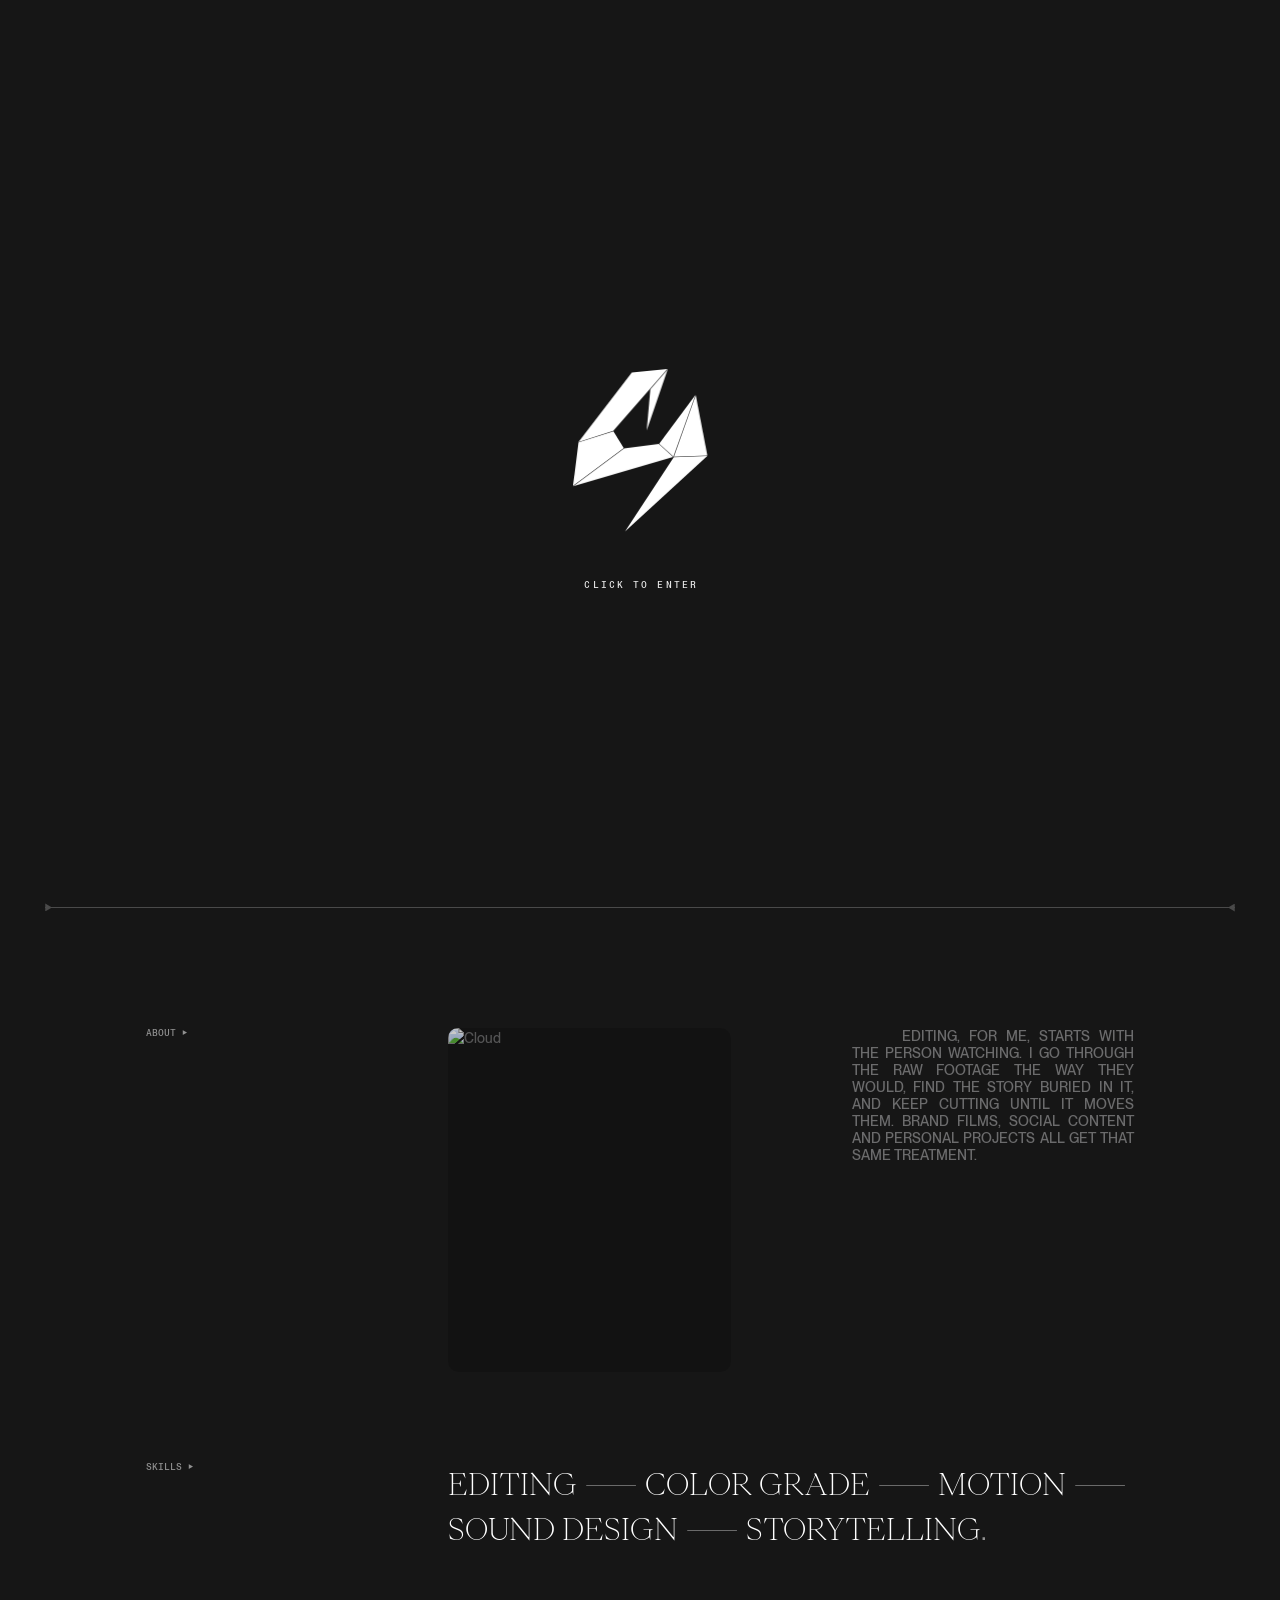
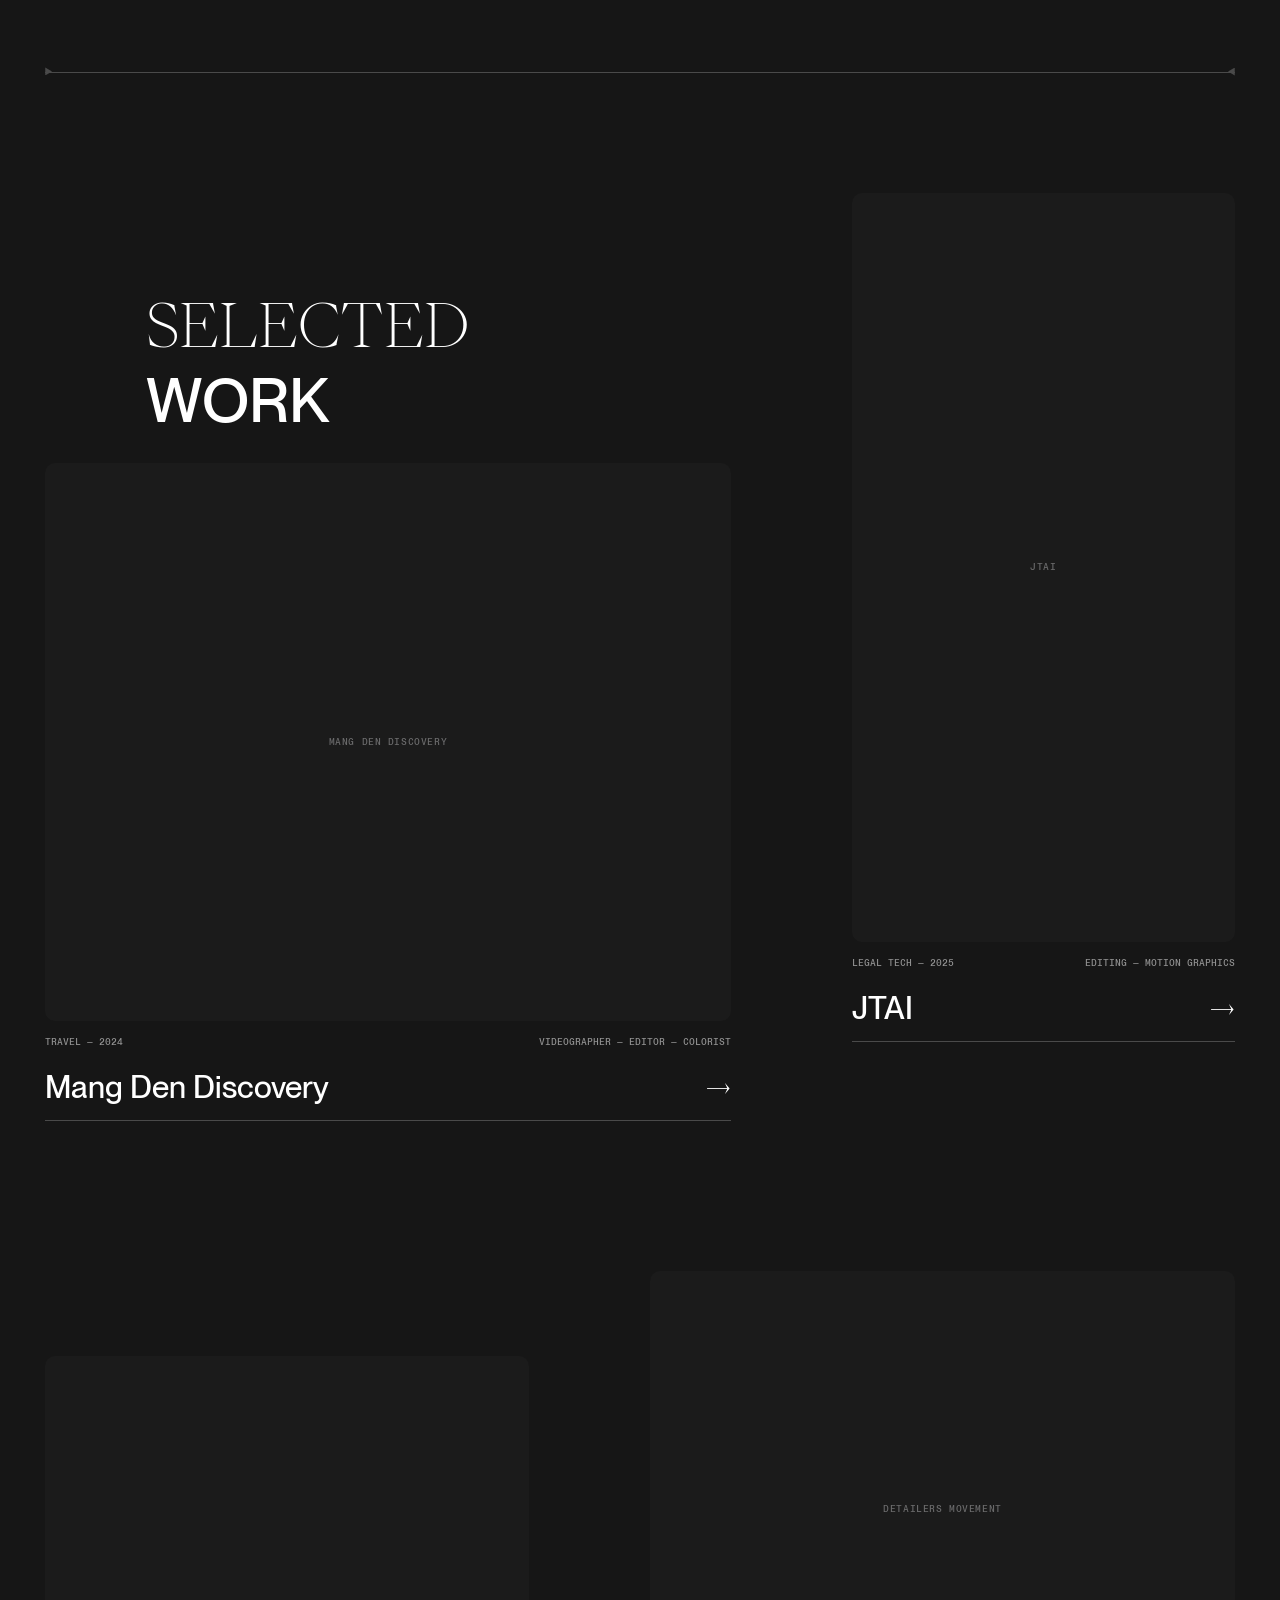
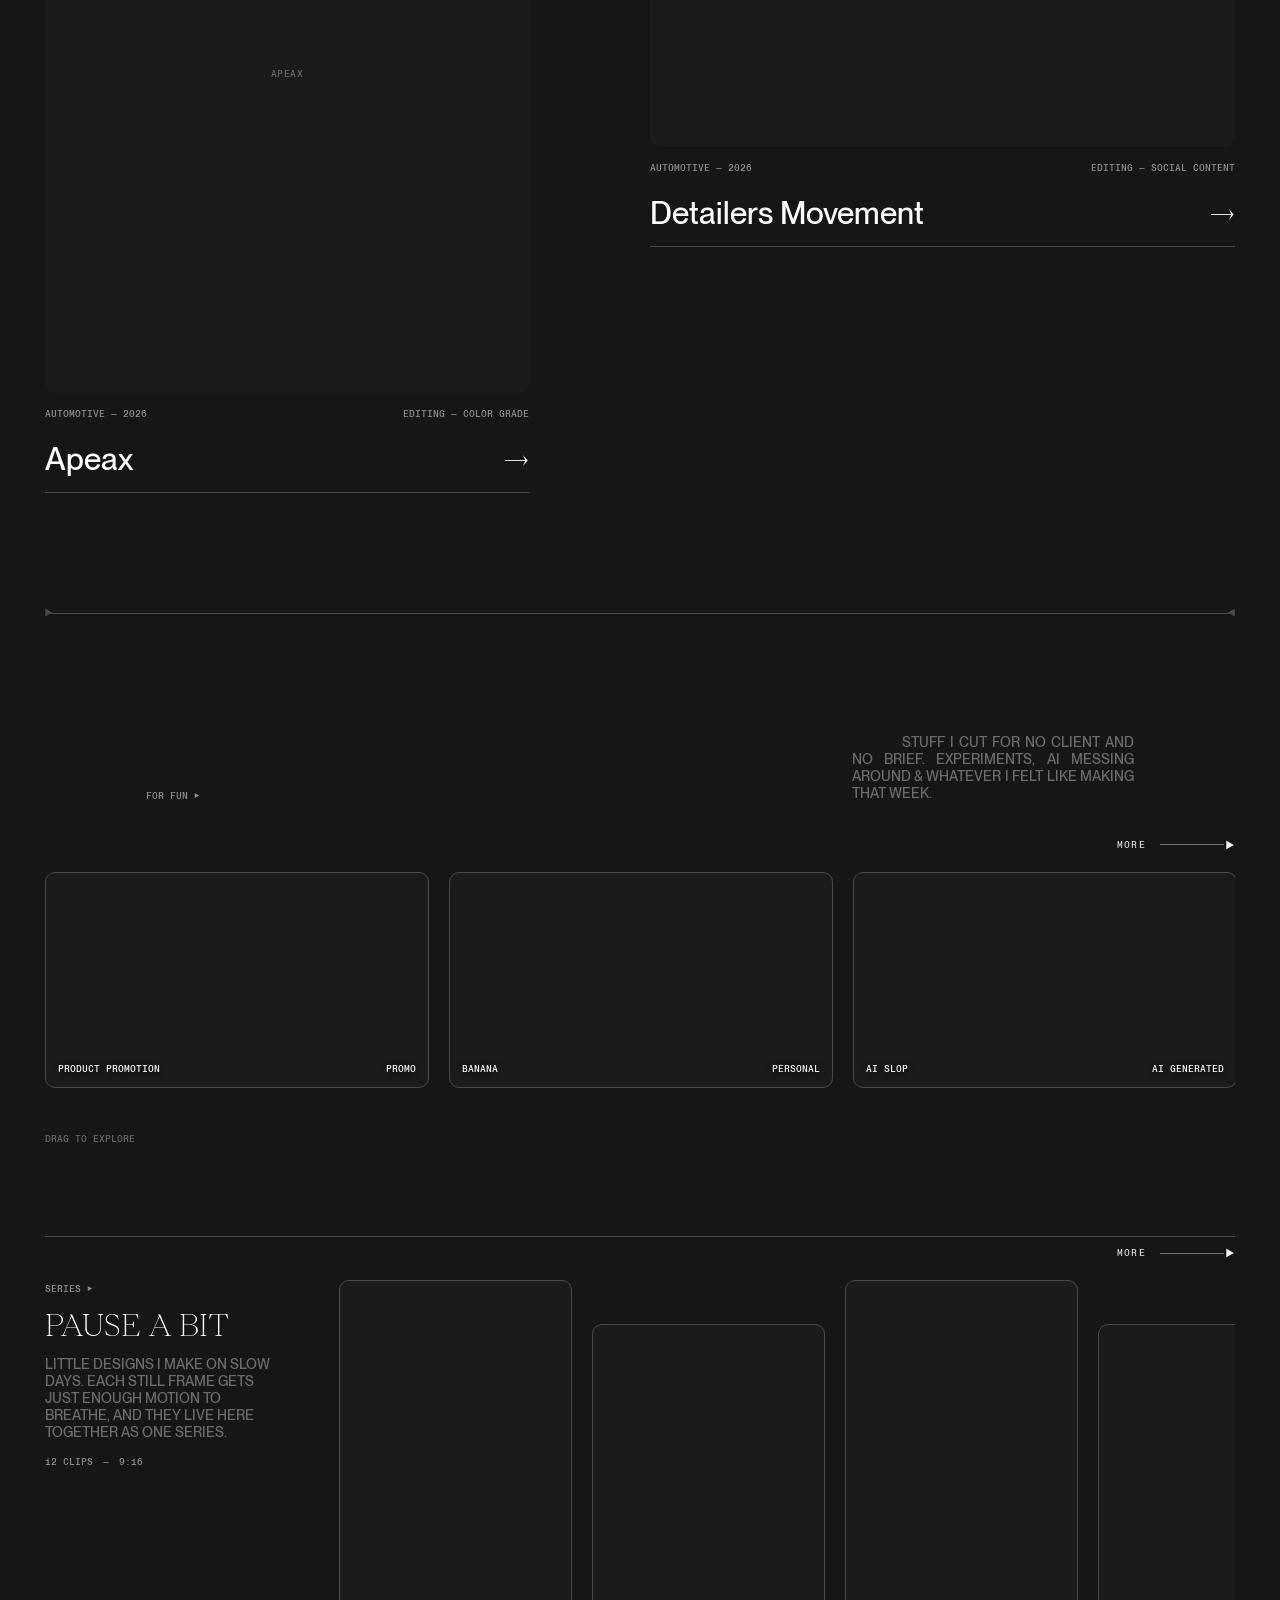
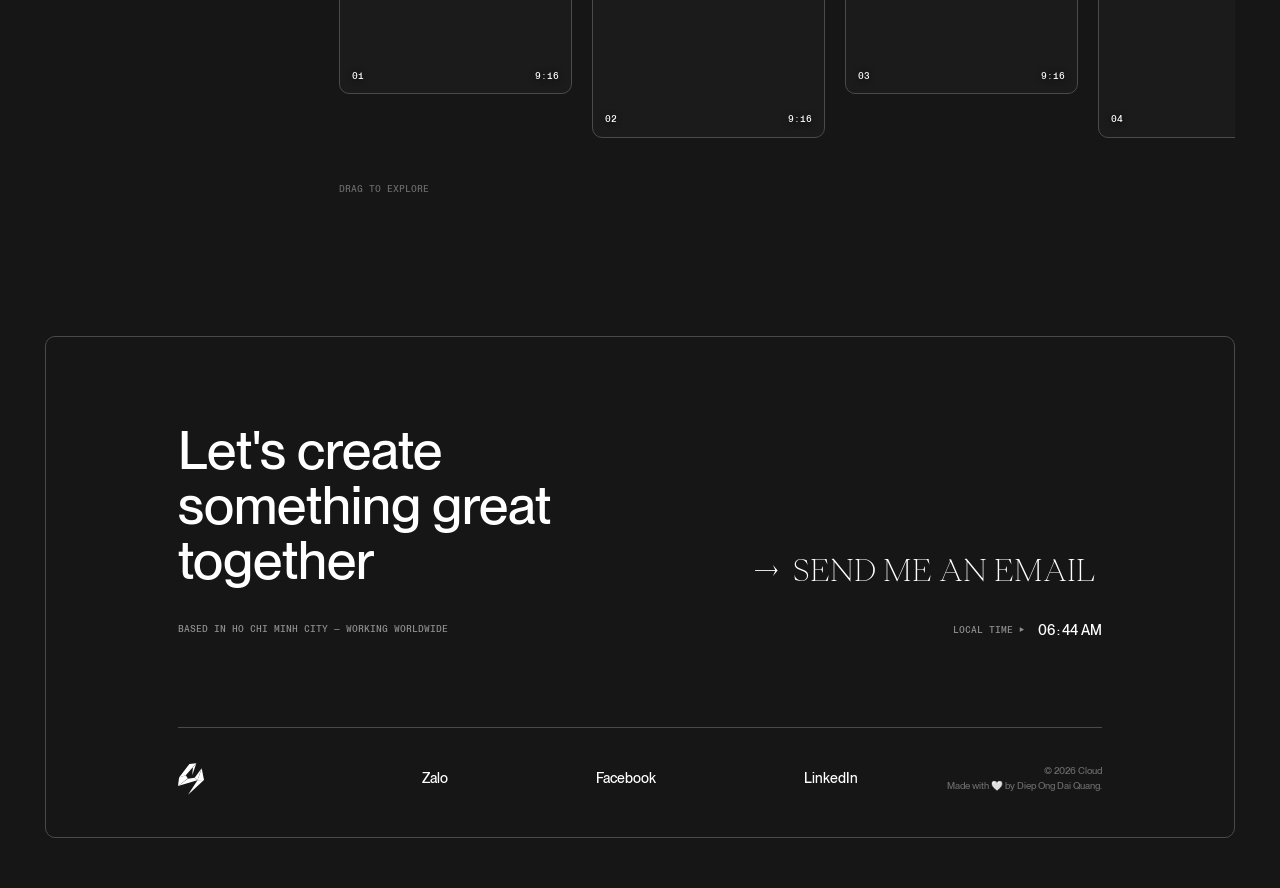
==== commit 8d4a1804: "Add files via upload" ====
--- a/index.html
+++ b/index.html
@@ -7,13 +7,13 @@
 <meta content="website" property="og:type"/>
 <meta content="https://cloud-havefun.github.io/" property="og:url"/>
 <meta content="Cloud — Video Editor &amp; Filmmaker" property="og:title"/>
-<meta content="Freelance video editor &amp; filmmaker based in Ho Chi Minh City, shaping raw footage into stories that land." property="og:description"/>
+<meta content="Freelance video editor and filmmaker in Ho Chi Minh City. I cut raw footage into stories that land." property="og:description"/>
 <meta content="meta.jpg" property="og:image"/>
 <!-- Twitter -->
 <meta content="summary_large_image" property="twitter:card"/>
 <meta content="https://cloud-havefun.github.io/" property="twitter:url"/>
 <meta content="Cloud — Video Editor &amp; Filmmaker" property="twitter:title"/>
-<meta content="Freelance video editor &amp; filmmaker based in Ho Chi Minh City, shaping raw footage into stories that land." property="twitter:description"/>
+<meta content="Freelance video editor and filmmaker in Ho Chi Minh City. I cut raw footage into stories that land." property="twitter:description"/>
 <meta content="meta.jpg" property="twitter:image"/>
 <!-- Favicons -->
 <link href="favicons/favicon.ico" rel="icon" sizes="32x32 48x48"/>
@@ -24,7 +24,7 @@
 <!-- Google Analytics da go (ID cua template goc). Gan ID cua Cloud vao day khi can. -->
 <title>Cloud — Video Editor &amp; Filmmaker</title>
 <meta content="Cloud — Video Editor &amp; Filmmaker" name="title"/>
-<meta content="Freelance video editor &amp; filmmaker based in Ho Chi Minh City. Brand films, product videos &amp; personal work — editing since 2023." name="description"/>
+<meta content="Freelance video editor and filmmaker in Ho Chi Minh City. Brand films, product videos and personal work, cutting since 2023." name="description"/>
 <script defer src="assets/global-HrnB0tRh.js"></script>
 <script defer src="assets/boot.js"></script>
 <script defer src="assets/strip-gl.js"></script>
@@ -67,9 +67,7 @@
 <span data-splitting="" data-title-animation="">Based in Ho Chi Minh City</span>
 </p>
 <p class="uppercase align-justify text-indent intro__text" data-splitting="" data-text-animation="" data-text-animation-duration="0.02">
-            Freelance video editor &amp; filmmaker based in Ho Chi Minh City,
-            Vietnam. Cutting brand films, product videos &amp; social content
-            since 2023 — always chasing the cut that makes a moment land.
+            Freelance video editor &amp; filmmaker based in Ho Chi Minh City, Vietnam. I've been cutting brand films, product videos &amp; social content since 2023, always hunting for the cut that makes a moment land.
           </p>
 <h1 class="h1 text-white uppercase intro__title">
 <span class="serif block" data-splitting="" data-title-animation="">
@@ -109,11 +107,8 @@
               About ►
             </h2>
 <p class="uppercase align-justify text-indent about__text" data-splitting="" data-text-animation="" data-text-animation-duration="0.02">
-              Editing, to me, isn't just cutting clips together — it's
-              understanding a story from the viewer's point of view and shaping
-              raw footage into something that actually moves people. I work
-              across brand films, social content &amp; personal projects.
-            </p>
+            Editing, for me, starts with the person watching. I go through the raw footage the way they would, find the story buried in it, and keep cutting until it moves them. Brand films, social content and personal projects all get that same treatment.
+          </p>
 <div class="about__img" data-section-text-animation="">
 <img alt="Cloud" src="https://ik.imagekit.io/mangdendiscovery/LOGOProjects/AvatarEdited.png"/>
 </div>
@@ -216,9 +211,8 @@
               For Fun ►
             </h2>
 <p class="uppercase align-justify text-indent fun__intro" data-splitting="" data-text-animation="" data-text-animation-duration="0.02">
-              Stuff I cut for no client and no brief — experiments, AI
-              messing around &amp; whatever I felt like making that week.
-            </p>
+            Stuff I cut for no client and no brief. Experiments, AI messing around &amp; whatever I felt like making that week.
+          </p>
 </div>
 <div class="fun__strip">
 <div class="hstrip hstrip--fun">
@@ -270,9 +264,8 @@
               Pause a bit
             </p>
 <p class="uppercase fun__series__desc" data-splitting="" data-text-animation="" data-text-animation-duration="0.02">
-              Designs I make when the days slow down — still frames given
-              just enough motion to breathe, kept together as one series.
-            </p>
+            Little designs I make on slow days. Each still frame gets just enough motion to breathe, and they live here together as one series.
+          </p>
 <p class="mono text-sm uppercase fun__series__meta" data-splitting="" data-title-animation="">
 <span>12 clips</span><span>—</span><span>9:16</span>
 </p>
@@ -338,7 +331,7 @@
 <footer class="footer">
 <div class="footer__content">
 <p class="footer__title text-white" data-splitting="" data-triangle="">
-            Let’s create something great together
+            Let's create something great together
           </p>
 <p class="footer__location mono uppercase text-sm" data-splitting="">
             Based in Ho Chi Minh City — working worldwide
--- a/assets/global-s0cKKLyf.css
+++ b/assets/global-s0cKKLyf.css
@@ -1,5 +1,5 @@
 @font-face{font-family:PP Eiko;font-weight:100;src:url(../fonts/PP-Eiko/PPEiko-Thin.woff2) format("woff2")}@font-face{font-family:PP Neue Montreal;font-weight:500;src:url(../fonts/PP-Neue-Montreal/PPNeueMontreal-Medium.woff2) format("woff2")}@font-face{font-family:PP Neue Montreal Mono;font-weight:500;src:url(../fonts/PP-Neue-Montreal-Mono/PPNeueMontrealMono-Medium.woff2) format("woff2")}.splitting .word{text-indent:0}@keyframes glitchText{0%{opacity:1;transform:translate3d(-10px,0,0) scale3d(-1,-1,1);-webkit-clip-path:polygon(0 20%,100% 20%,100% 21%,0 21%);clip-path:polygon(0 20%,100% 20%,100% 21%,0 21%)}10%{-webkit-clip-path:polygon(0 33%,100% 33%,100% 33%,0 33%);clip-path:polygon(0 33%,100% 33%,100% 33%,0 33%)}20%{-webkit-clip-path:polygon(0 44%,100% 44%,100% 44%,0 44%);clip-path:polygon(0 44%,100% 44%,100% 44%,0 44%)}35%{-webkit-clip-path:polygon(0 50%,100% 50%,100% 20%,0 20%);clip-path:polygon(0 50%,100% 50%,100% 20%,0 20%)}50%{-webkit-clip-path:polygon(0 70%,100% 70%,100% 70%,0 70%);clip-path:polygon(0 70%,100% 70%,100% 70%,0 70%)}60%{-webkit-clip-path:polygon(0 80%,100% 80%,100% 80%,0 80%);clip-path:polygon(0 80%,100% 80%,100% 80%,0 80%)}70%{-webkit-clip-path:polygon(0 50%,100% 50%,100% 55%,0 55%);clip-path:polygon(0 50%,100% 50%,100% 55%,0 55%)}80%{-webkit-clip-path:polygon(0 70%,100% 70%,100% 80%,0 80%);clip-path:polygon(0 70%,100% 70%,100% 80%,0 80%)}90%{transform:translate3d(-10px,0,0) scale3d(-1,-1,1)}to{opacity:1;transform:translateZ(0) scaleZ(1);-webkit-clip-path:polygon(0 0,100% 0,100% 100%,0% 100%);clip-path:polygon(0 0,100% 0,100% 100%,0% 100%)}}@keyframes glitchLine{0%{transform:scaleZ(1)}10%{transform:translate3d(10px,0,0)}20%{transform:translate3d(0,4px,0)}30%{transform:scale3d(.1,1.4,1) translate3d(0,-25px,0);transform-origin:100% 0%}40%{transform:scale3d(1,.3,1) translate3d(0,25px,0)}50%{transform:scale3d(.5,.3,1) translate3d(-100px,-80px,0)}60%{transform:scale3d(1,1.25,1) translate3d(10px,-5px,0)}70%{transform:scale3d(.5,.5,1) translate3d(0,20px,0)}80%{transform:translate3d(-30,10px,0) scale3d(1,.4,1);transform-origin:100% 0%}90%{transform:scale3d(1,.5,1) translate3d(0,-15px,0);transform-origin:0% 50%}to{opacity:1}}@keyframes fade{0%{opacity:0}50%{opacity:0}to{opacity:1}}:root{font-family:PP Neue Montreal,sans-serif;line-height:1.5;font-size:.8125rem;color:#6b6b6c;color-scheme:light dark;font-synthesis:none;text-rendering:optimizeLegibility;-webkit-font-smoothing:antialiased;-moz-osx-font-smoothing:grayscale}@media screen and (min-width: 768px){:root{font-size:.875rem}}*,*:after,*:before{box-sizing:border-box}body{margin:0;min-height:100vh;background:#161616;position:relative;display:flex;flex-direction:column;width:100vw;overflow-x:hidden;transition:background .3s ease}main{max-width:100vw;width:100%;margin:0 auto;padding:0 18px}@media screen and (min-width: 768px){main{padding:0 45px}}@media screen and (min-width: 1024px){main{max-width:1560px}}[data-barba=container]{min-height:100vh;display:flex;flex-direction:column}[data-title-animation]{white-space:nowrap}a{color:#919191;text-decoration:inherit;position:relative;white-space:nowrap;cursor:pointer;width:fit-content}a:hover>span:not(.word){animation:glitchText .4s linear}@media (hover: hover) and (pointer: fine){a:before{content:"";position:absolute;width:100%;height:1px;background:currentColor;top:100%;left:0;pointer-events:none;opacity:0}a:hover:before{opacity:1;animation:glitchLine .4s steps(2,start) forwards}}h1,h2,h3,h4,h5,h6{line-height:1.1;font-weight:400;margin:0}ul,ol{list-style:none;margin:0;padding:0}hr{display:block;color:transparent;background:#4a4a4a;border:none;height:1px;width:100%;position:relative;overflow:visible}hr:before,hr:after{content:"";background:url('data:image/svg+xml,<svg width="9" height="9" viewBox="0 0 9 9" fill="none" xmlns="http://www.w3.org/2000/svg"><path d="M7 4.5L0.25 8.39711L0.25 0.602885L7 4.5Z" fill="%234A4A4A"/></svg>');position:absolute;translate:0 -50%;top:50%;width:8px;height:8px}hr:before{left:0;top:calc(50% - 1px)}hr:after{rotate:180deg;right:0}img{object-fit:cover;display:block}p{margin:0}*{scrollbar-width:thin;scrollbar-color:#4A4A4A #1B1B1B}*::-webkit-scrollbar{width:12px}*::-webkit-scrollbar-track{background:#1b1b1b}*::-webkit-scrollbar-thumb{background-color:#4a4a4a;border-radius:50px;border:3px solid #1B1B1B}.serif{font-family:PP Eiko}.sans{font-family:PP Neue Montreal}.mono{font-family:PP Neue Montreal Mono;color:#919191}.uppercase{text-transform:uppercase}.h1{font-size:2.3rem}@media screen and (min-width: 370px){.h1{font-size:2.5rem}}@media screen and (min-width: 402px){.h1{font-size:2.9230769231rem}}@media screen and (min-width: 1024px){.h1{font-size:4.57142857rem}}@media screen and (min-width: 1280px){.h1{font-size:6.142857rem}}.h2{font-size:2.9230769231rem}@media screen and (min-width: 1024px){.h2{font-size:4.3571428571rem}}.h3{font-size:1.6923076923rem}@media screen and (min-width: 1024px){.h3{font-size:2.125rem}}@media screen and (min-width: 1024px){.h4{font-size:1.125rem}}.text-sm{font-size:.7692307692rem}@media screen and (min-width: 768px){.text-sm{font-size:.6875rem}}.text-lg{font-size:1.2307692308rem}.text-white{color:#fff}.text-grey-3{color:#919191}.align-left{text-align:left}.align-center{text-align:center}.align-right{text-align:right}.align-justify{text-align:justify}.text-indent{text-indent:50px}.flex{display:flex}.justify-between{justify-content:space-between}.block{display:block}.max-w-sm{width:71.1627906977vw;max-width:306px;margin:0 auto}.max-w-lg{max-width:1290px;margin:0 auto}.max-h-screen{height:100vh;overflow:hidden}.my-50{margin-top:50px;margin-bottom:50px}body{--button-border-radius: 40px;--button-bg: transparent;--button-stroke: #000;--button-stroke-width: 1px;--button-text: #000;--button-bg-hover: #d8d4cf;--button-stroke-hover: #000;--button-stroke-width-hover: 1px;--button-text-hover: #fff;--cursor-stroke: #fff;--cursor-fill: #fff;--cursor-stroke-width: 1px;--button-filler: #000;--color-bg: #ccc}.button{cursor:pointer;overflow:hidden;display:flex;align-items:center;justify-content:center;padding:7px 30px;border:1px solid #6B6B6C;border-radius:5px;transition:all .3s ease}.button:before{display:none}.button:focus,.button:hover{background:#fff;color:#000}.button:focus,.button--hover{outline:none;border-width:var(--button-stroke-width-hover);border-color:var(--button-stroke-hover);color:var(--button-text-hover)}.button__filler{background:var(--button-filler);position:absolute;width:150%;height:200%;border-radius:50%;top:-50%;left:-25%;transform:translate3d(0,75%,0)}.button__text,.button__text-inner{display:flex;align-items:center;justify-content:center;width:100%;height:100%}.button .whitespace{width:5px}.badge{color:var(--White, #fff);text-align:right;font-family:PP Neue Montreal;font-size:8px;font-style:normal;font-weight:500;line-height:normal;position:absolute;top:0;right:0;translate:8px -75%}.list{display:flex;flex-direction:column;margin-bottom:25px}@media screen and (min-width: 768px){.list{margin-bottom:30px}}.list:has(.list__el__wrapper:hover) .list__el__wrapper:not(.list__el__wrapper:hover){opacity:.5}.list__el{opacity:0;position:relative}.list__el__wrapper{position:relative;display:grid;grid-template-columns:70px 1fr 30px;row-gap:15px;padding:15px 0 28px;opacity:1;transition:opacity .3s ease}@media screen and (min-width: 1024px){.list__el__wrapper{display:grid;grid-template-columns:repeat(12,1fr);column-gap:20px;row-gap:0;padding:10px 0 26px}}@media screen and (min-width: 1024px) and (min-height: 990px){.list__el__wrapper{padding:2.222222222vh 0 3.703703704vh}}.list__el__arrow{font-size:1.6923076923rem;font-size:2.6153846154rem;line-height:1;font-family:PP Eiko;color:#fff;grid-area:2/3/3/4;justify-self:end;align-self:center}@media screen and (min-width: 1024px){.list__el__arrow{font-size:2.125rem}}@media screen and (min-width: 1024px){.list__el__arrow{grid-area:1/12/2/13}}.list__el__title{order:2;font-size:1.8461538462rem;line-height:1.2;display:flex;justify-content:space-between;align-items:center;grid-area:2/1/3/3}.list__el__title>span{--triangle-opacity: 0;display:block}.list__el__title>span:after{content:url('data:image/svg+xml,<svg width="8" height="6" viewBox="0 0 8 6" fill="none" xmlns="http://www.w3.org/2000/svg"><path d="M4 0L7.4641 6H0.535898L4 0Z" fill="white"/></svg>');display:inline;margin-left:8px;opacity:var(--triangle-opacity);position:absolute}@media screen and (min-width: 1024px){.list__el__title>span:after{margin-left:18px}}@media screen and (min-width: 430px){.list__el__title{font-size:2.2307692308rem}}@media screen and (min-width: 1024px){.list__el__title{font-size:3.428571rem;grid-area:1/3/2/9}}@media screen and (min-width: 1536px){.list__el__title{font-size:2.9230769231rem}}@media screen and (min-width: 1536px) and (min-width: 1024px){.list__el__title{font-size:4.3571428571rem}}.list__el__link{position:absolute;width:100%;height:100%;top:0;left:0;overflow:hidden;white-space:nowrap;text-indent:-2000%;z-index:90}.list__el__link:before{content:none}.list__el hr{position:absolute;bottom:0;left:0;width:100%}.list__el p{align-self:center}@media screen and (min-width: 1024px){.list__el p:not(.list__el__cats):not(.list__el__arrow){grid-area:1/2/2/3}}.list__el__cats{grid-area:1/2/2/4;text-align:right}@media screen and (min-width: 1024px){.list__el__cats{grid-area:1/9/2/11}}.list__el:hover *,.list__el:focus *{opacity:1}.list__el:first-child .list__el__wrapper{padding-top:0}.list__el:last-child hr{display:none}.header{position:fixed;z-index:1000;top:0;left:50%;translate:-50% 0;width:100%;max-width:1580px;padding:20px 18px 0;display:flex;justify-content:flex-end;mix-blend-mode:difference;transition:all .3s ease}@media screen and (min-width: 768px){.header{padding:20px 45px 0}}@media screen and (min-width: 1024px){.header{padding:33px 90px;max-width:1560px}}.header__baseline{display:none}@media screen and (min-width: 1024px){.header__baseline{display:flex;gap:5px;align-items:center;position:absolute;top:50%;left:90px;translate:0 -50%;scale:1.2;transform-origin:left}.header__baseline svg{margin-left:2px}}.header__logo{position:absolute;top:20px;left:50%;translate:-50% 0;width:26px;height:32px;transition:all .3s ease}.header__logo:before{display:none}.header__logo svg{fill:#fff}@media screen and (min-width: 1024px){.header__logo{top:50%;translate:-50% -50%}}.header__nav{display:flex;align-items:center}.header__nav__list{margin-top:16px;display:flex;flex-direction:column;align-items:flex-end;gap:20px}@media screen and (min-width: 1024px){.header__nav__list{flex-direction:row;gap:40px;margin-top:0;align-items:center}}@media screen and (min-width: 1280px){.header__nav__list{gap:90px}}.header__nav__el a{color:#fff;margin-right:12px}.header__nav__el .button{border:0;padding:0}.header__nav__el .button:hover{background:transparent;color:#fff}@media screen and (min-width: 1024px){.header__nav__el a{margin:0}.header__nav__el .button{cursor:pointer;overflow:hidden;display:flex;align-items:center;justify-content:center;padding:7px 30px;border:1px solid #6B6B6C;border-radius:5px;transition:all .3s ease}.header__nav__el .button:before{display:none}.header__nav__el .button:focus,.header__nav__el .button:hover{background:#fff;color:#000}.header__nav__el .button:focus,.header__nav__el .button--hover{outline:none;border-width:var(--button-stroke-width-hover);border-color:var(--button-stroke-hover);color:var(--button-text-hover)}.header__nav__el .button__filler{background:var(--button-filler);position:absolute;width:150%;height:200%;border-radius:50%;top:-50%;left:-25%;transform:translate3d(0,75%,0)}.header__nav__el .button__text,.header__nav__el .button__text-inner{display:flex;align-items:center;justify-content:center;width:100%;height:100%}.header__nav__el .button .whitespace{width:5px}.header__nav__el:first-child{margin-right:20px}}@media screen and (min-width: 1024px) and (min-width: 1024px){.header__nav__el:first-child{margin-right:10px}}.header--hidden{translate:-50% -100%}.section{max-width:1560px;margin:0 auto}.footer{margin:20px 18px 50px;border:1px solid #4A4A4A;border-radius:10px;padding:40px 40px 30px;width:calc(100% - 36px);position:relative;z-index:5}@media screen and (min-width: 768px){.footer{margin:20px auto 50px;max-width:calc(100vw - 90px)}}@media screen and (min-width: 1024px){.footer{display:flex;flex-wrap:wrap;row-gap:90px;width:calc(100vw - 90px);max-width:1560px}}@media screen and (min-width: 1280px){.footer{padding:86px 132px 40px}}@media screen and (min-width: 1024px){.footer__content{width:50%}}.footer__title{--triangle-opacity: 0;font-size:2.4615384615rem;line-height:1.1;margin-bottom:20px;max-width:290px}.footer__title:after{content:url('data:image/svg+xml,<svg width="8" height="6" viewBox="0 0 8 6" fill="none" xmlns="http://www.w3.org/2000/svg"><path d="M4 0L7.4641 6H0.535898L4 0Z" fill="white"/></svg>');display:inline;opacity:var(--triangle-opacity)}@media screen and (min-width: 430px){.footer__title{font-size:3.3076923077rem;max-width:400px}}@media screen and (min-width: 1024px){.footer__title{font-size:3.7857142857rem;margin-bottom:34px;line-height:1.0377358491}}.footer__mail{margin-bottom:40px}@media screen and (min-width: 1024px){.footer__mail{display:flex;flex-direction:column;align-items:flex-end;width:50%;align-self:end;margin-bottom:0}}.footer__cta{margin:50px 0 10px;display:block;font-size:1.5384615385rem}.footer__cta>span{margin-right:7px}@media screen and (min-width: 430px){.footer__cta{margin-bottom:30px;font-size:2rem}}@media screen and (min-width: 1024px){.footer__cta{font-size:1.6923076923rem}}@media screen and (min-width: 1024px) and (min-width: 1024px){.footer__cta{font-size:2.125rem}}.footer__time{display:flex;gap:13px;align-items:center;line-height:1}.footer__socials{width:100%;display:flex;justify-content:space-between;margin-bottom:50px}@media screen and (min-width: 1280px){.footer__socials{order:2;margin-bottom:0;max-width:436px}.footer__socials a{font-size:inherit}}.footer__credits{border-top:1px solid #4A4A4A;padding-top:20px;display:flex;flex-wrap:wrap;justify-content:space-between;align-items:flex-end;position:relative}@media screen and (min-width: 1024px){.footer__credits{width:100%}}@media screen and (min-width: 1280px){.footer__credits{flex-wrap:nowrap;align-items:center;justify-content:center;padding-top:33px;height:70px}}@media screen and (min-width: 1280px){.footer__credits p{order:3;position:absolute;right:0}}.footer__logo{width:26px;height:32px;flex:none;fill:#fff;transition:all .3s ease}.footer__logo:before{content:none}@media screen and (min-width: 1280px){.footer__logo{position:absolute;left:0}}.footer--secondary{margin:auto auto 0;border-bottom:0;border-radius:10px 10px 0 0;padding:19px 41px 8px}@media screen and (min-width: 1024px){.footer--secondary{padding:0;height:5.5vh;display:grid;grid-template-columns:repeat(12,1fr);column-gap:20px;row-gap:0;height:48.8833px}}.footer--secondary .footer__credits{border-top:0;padding:0;height:auto;align-items:center}@media screen and (min-width: 1024px){.footer--secondary .footer__credits{display:grid;grid-column:1/-1;grid-template-columns:subgrid}}.footer--secondary .footer__credits>p{width:100%}@media screen and (min-width: 1024px){.footer--secondary .footer__credits>p{text-align:right;grid-area:1/9/2/-2}}.footer--secondary .footer__socials{margin:0 auto 18px;max-width:436px}.footer--secondary .footer__socials a{font-size:1.07692308rem}@media screen and (min-width: 1024px){.footer--secondary .footer__socials{margin:0;grid-area:1/2/2/6}}.time span:nth-of-type(2){animation:blink 2s steps(2,start) infinite;margin:0 -1px}@keyframes blink{to{visibility:hidden}}.thumbgrid{grid-area:1/-1;width:100%;display:grid;grid-template-columns:repeat(100,1%);grid-template-rows:repeat(100,1%)}.thumbgrid__wrap{position:fixed;z-index:50;display:grid;pointer-events:none;width:100%;height:100%;top:0;left:0}.thumbgrid__item{opacity:0;grid-area:var(--grid-row)/var(--grid-column);aspect-ratio:var(--ar,1.3333);width:min(18vw,calc(13.5vw * var(--ar,1.3333)))}.thumbgrid--current .thumbgrid__item{opacity:1}.pos-1{--grid-row: 10;--grid-column: 1}.pos-2{--grid-row: 30;--grid-column: 50}.pos-3{--grid-row: 55;--grid-column: 75}.pos-4{--grid-row: 70;--grid-column: 5}.pos-5{--grid-row: 5;--grid-column: 75}.pos-6{--grid-row: 34;--grid-column: 3}.pos-7{--grid-row: 10;--grid-column: 47}.pos-8{--grid-row: 67;--grid-column: 17}.pos-9{--grid-row: 36;--grid-column: 11}.pos-10{--grid-row: 12;--grid-column: 70}.pos-11{--grid-row: 46;--grid-column: 75}.pos-12{--grid-row: 75;--grid-column: 16}.pos-13{--grid-row: 25;--grid-column: 1}.pos-14{--grid-row: 60;--grid-column: 60}.pos-15{--grid-row: 15;--grid-column: 75}.pos-16{--grid-row: 53;--grid-column: 6}.pos-17{--grid-row: 70;--grid-column: 5}.pos-18{--grid-row: 70;--grid-column: 50}.pos-19{--grid-row: 10;--grid-column: 20}.pos-20{--grid-row: 35;--grid-column: 70}.pos-21{--grid-row: 55;--grid-column: 75}.pos-22{--grid-row: 75;--grid-column: 50}.pos-23{--grid-row: 10;--grid-column: 70}.pos-24{--grid-row: 20;--grid-column: 5}.pos-25{--grid-row: 45;--grid-column: 60}.pos-26{--grid-row: 70;--grid-column: 1}.pos-27{--grid-row: 70;--grid-column: 85}.pos-28{--grid-row: 5;--grid-column: 19}.pos-29{--grid-row: 25;--grid-column: 75}.pos-30{--grid-row: 45;--grid-column: 10}.pos-31{--grid-row: 60;--grid-column: 55}.pos-32{--grid-row: 80;--grid-column: 25}.pos-33{--grid-row: 57;--grid-column: 62}.pos-34{--grid-row: 13;--grid-column: 10}.pos-35{--grid-row: 5;--grid-column: 55}.pos-36{--grid-row: 74;--grid-column: 3}.thumbgrid__item-img{width:100%;height:100%;background-size:contain;background-repeat:no-repeat;background-position:center;border-radius:10px}canvas.background{position:fixed;height:100vh;width:100vw;z-index:-1}[data-image] img{object-position:center;height:100%;width:100%}[data-image][data-image-loaded] img{visibility:hidden;pointer-events:none;position:absolute;width:auto;height:auto}.loading{position:fixed;width:100vw;height:100vh;background:#161616;z-index:1000000;display:flex;justify-content:center;align-items:center;transition:translate 3s ease .3s,opacity .3s ease .7s}.loading p{text-transform:uppercase;font-size:.6875rem}.loading__content{width:57.73694391%;display:flex;justify-content:space-between;align-items:center;gap:30px}.loading__content p{color:#919191;font-size:1rem}.loading__logo{width:11.72529313%;min-width:50px;height:auto;aspect-ratio:730/883;fill:#fff;opacity:0}.transition{position:fixed;width:100vw;height:100vh;z-index:5000000;background:#fff;width:100%;height:100%;top:0;left:0;transform-origin:center top;translate:0 100%}.transition--animated{animation:transition 1.6s cubic-bezier(.76,0,.24,1)}.transition--animated-enter{animation:transition 1.6s cubic-bezier(.76,0,.24,1);animation-direction:reverse}@keyframes transition{0%{translate:0 100%;scale:1}to{translate:0 0;scale:1 0}}html.is-changing .transition-fade{transition:opacity .25s;opacity:1}html.is-animating .transition-fade{opacity:0}.intro{height:100vh;padding-top:29.1576673866vh;display:flex;flex-direction:column}.intro__baseline{display:flex;justify-content:space-between;gap:5px;width:100%;max-width:78.461538%;margin:0 auto 95px}@media screen and (min-width: 1024px){.intro__baseline{grid-area:1/2/2/8;display:grid;grid-template-columns:subgrid;justify-content:unset;max-width:none;margin:0;gap:20px}.intro__baseline span{align-self:center}.intro__baseline span:nth-child(1){grid-area:1/1/2/4}.intro__baseline span:nth-child(2){grid-area:1/4/2/8}}.intro__text{line-height:1.2307692308;max-width:78.461538%;margin:0 auto 95px}.intro__text a{margin-right:10px}@media screen and (min-width: 1024px){.intro__text{height:fit-content;max-width:none;width:100%;line-height:1.2142857143;margin:0;grid-area:1/9/2/12}}.intro__title{max-width:390px;width:100%;margin:0 auto;position:relative}.intro__title span{line-height:1}.intro__title>span:last-child{display:flex;justify-content:flex-end;position:relative}.intro__title>span:last-child>span>span:first-child{visibility:hidden;display:flex;gap:7px;white-space:break-spaces}.intro__title>span:last-child>span>span:last-child{--triangle-opacity: 0;display:flex;gap:7px;translate:0 -2px;width:fit-content;position:absolute;top:0}.intro__title>span:last-child>span>span:before,.intro__title>span:last-child>span>span:after{content:url('data:image/svg+xml,<svg width="8" height="6" viewBox="0 0 8 6" fill="none" xmlns="http://www.w3.org/2000/svg"><path d="M4 0L7.4641 6H0.535898L4 0Z" fill="white"/></svg>');display:block;opacity:var(--triangle-opacity)}@media screen and (min-width: 768px){.intro__title{max-width:450px}}@media screen and (min-width: 1024px){.intro__title{max-width:675px;margin:20vh 0 0;grid-area:2/2/3/11}}@media screen and (min-width: 1280px){.intro__title{max-width:900px}}.intro__socials{flex:1;display:flex;justify-content:space-between;align-items:flex-end;margin-bottom:30px}@media screen and (min-width: 1024px){.intro__socials{grid-area:3/5/4/9}.intro__socials a{font-size:inherit}}@media screen and (min-width: 1024px){.intro{padding-top:27.314815vh;display:grid;grid-template-columns:repeat(12,1fr);column-gap:20px;grid-auto-rows:min-content;grid-template-rows:auto auto 1fr}}.about{margin:clamp(90px,9.375vw,180px) 0 90px}@media screen and (min-width: 1024px){.about{display:grid;grid-template-columns:repeat(12,1fr);column-gap:20px;grid-auto-rows:min-content}}@media screen and (min-width: 1024px){.about h2{grid-area:1/2/2/3}}.about__text{margin:50px auto;width:100%;max-width:78.461538%;line-height:1.2307692308}@media screen and (min-width: 1024px){.about__text{margin:0;grid-area:1/9/2/12;max-width:none;line-height:1.2142857143}}.about__img{border-radius:10px;width:100%;max-width:78.461538%;overflow:hidden;position:relative;margin:0 auto;aspect-ratio:var(--ar,306/373)}.about__img img{object-position:top}.about__img:before{content:"";width:100%;height:100%;top:0;left:0;position:absolute;background:#4a4a4a;mix-blend-mode:hard-light;opacity:.5}@media screen and (min-width: 1024px){.about__img{max-width:none;grid-area:1/5/2/8}}.skills{margin:90px 0 clamp(90px,9.375vw,180px)}@media screen and (min-width: 1024px){.skills{display:grid;grid-template-columns:repeat(12,1fr);column-gap:20px;grid-auto-rows:min-content;margin:90px auto clamp(90px,9.375vw,180px)}}@media screen and (min-width: 1024px){.skills h2{grid-area:1/2/2/3}}.skills__content{margin:50px auto;max-width:78.461538%}.skills__content>span:not(.word){color:#fff}@media screen and (min-width: 1024px){.skills__content{margin:0;max-width:unset;width:100%;grid-area:1/5/2/12}}.selected{margin:clamp(90px,9.375vw,180px) auto;max-width:1560px}@media screen and (min-width: 1024px){.selected{display:grid;grid-template-columns:repeat(12,1fr);grid-auto-rows:min-content;grid-template-rows:minmax(97px,8.981481481vh) minmax(173px,16.01851852vh) minmax(579px,53.61111111vh) minmax(79px,7.314814815vh) minmax(150px,13.88888889vh) minmax(85px,7.87037037vh) minmax(491px,45.46296296vh) minmax(150px,13.88888889vh) minmax(96px,8.888888889vh);column-gap:20px;row-gap:0}}.selected__title{display:flex;gap:10px;flex-wrap:wrap;margin-bottom:50px}.selected__title>span:first-child{position:relative}.selected__title>span:first-child>span:first-child{visibility:hidden}.selected__title>span:first-child>span:last-child{position:absolute;left:0;top:0;width:fit-content;white-space:nowrap}.selected__title>span:nth-child(2){--triangle-opacity: 0;display:flex;gap:7px;justify-content:flex-end}.selected__title>span:nth-child(2):after{content:url('data:image/svg+xml,<svg width="8" height="6" viewBox="0 0 8 6" fill="none" xmlns="http://www.w3.org/2000/svg"><path d="M4 0L7.4641 6H0.535898L4 0Z" fill="white"/></svg>');display:block;opacity:var(--triangle-opacity)}@media screen and (min-width: 1024px){.selected__title{grid-area:2/2/3/7;width:fit-content}}.selected__list{display:flex;flex-direction:column;gap:70px}@media screen and (min-width: 768px){.selected__list{display:grid;grid-template-columns:repeat(2,minmax(0,1fr));column-gap:30px;row-gap:70px}}@media screen and (min-width: 1024px){.selected__list{grid-area:1/1/-1/span 12;grid-template-columns:subgrid;grid-template-rows:subgrid;column-gap:20px;row-gap:0}}.selected__el{display:flex;flex-direction:column-reverse;border-bottom:1px solid #4A4A4A;padding:0 0 10px;position:relative;max-width:100%}@media screen and (min-width: 1024px){.selected__el{padding:0}.selected__el:nth-child(1){grid-area:3/1/5/8}.selected__el:nth-child(2){grid-area:1/9/4/13}.selected__el:nth-child(3){grid-area:7/1/10/6}.selected__el:nth-child(4){grid-area:6/7/8/13}}.selected__el__title{font-size:2.2307692308rem;display:flex;justify-content:space-between;align-items:center;margin-top:20px}.selected__el__title>span{transition:all .3s ease}.selected__el__title>span:nth-child(2){font-size:1.6923076923rem;font-size:2.6153846154rem;font-family:PP Eiko}@media screen and (min-width: 1024px){.selected__el__title>span:nth-child(2){font-size:2.125rem}}@media screen and (min-width: 1024px){.selected__el__title{margin-top:0;height:70px;align-items:flex-end;padding-bottom:15px}}.selected__el__img{border-radius:10px;overflow:hidden;width:100%;height:300px;position:relative}.selected__el__img:before{content:"";width:100%;height:100%;top:0;left:0;position:absolute;background:#4a4a4a;mix-blend-mode:hard-light;opacity:.5}@media screen and (min-width: 1024px){.selected__el__img{height:100%}}.selected__el__content{flex:1;display:flex;flex-direction:column;justify-content:flex-end}.selected__el__data{height:30px;display:flex;justify-content:space-between;align-items:flex-end}.selected__el__link{position:absolute;top:0;left:0;width:100%;height:100%;overflow:hidden;white-space:nowrap;text-indent:-2000%;z-index:100}.selected__el__link:before{display:none}.selected__el canvas{z-index:200;position:relative}.works{padding-top:184px}@media screen and (min-width: 1024px){.works{padding-top:14.25925926vh}}.works h1{clip:rect(0 0 0 0);clip-path:inset(50%);height:1px;overflow:hidden;position:absolute;white-space:nowrap;width:1px}.work-details{padding-top:184px;padding-bottom:33px;display:grid;grid-template-columns:repeat(4,1fr);column-gap:20px;flex:1}.work-details+.footer--secondary{margin-top:0}.work-details__body{margin-bottom:6px;grid-area:3/1/4/-1;z-index:20}.work-details__body h1{--triangle-opacity: 0;font-size:2.2307692308rem;margin-bottom:16px;margin-right:36px}.work-details__body h1:after{content:url('data:image/svg+xml,<svg width="8" height="6" viewBox="0 0 8 6" fill="none" xmlns="http://www.w3.org/2000/svg"><path d="M4 0L7.4641 6H0.535898L4 0Z" fill="white"/></svg>');display:inline;margin-left:8px;position:absolute;opacity:var(--triangle-opacity)}@media screen and (min-width: 1024px){.work-details__body h1:after{margin-left:18px}}@media screen and (min-width: 1024px){.work-details__body h1{font-size:3.42857143rem;grid-column:1/7;margin-bottom:0}}@media screen and (min-width: 1280px){.work-details__body h1{font-size:3.8571428571rem}}@media screen and (min-width: 1536px){.work-details__body h1{font-size:4.3571428571rem}}.work-details__body p{line-height:1.2307692308;max-width:280px;width:100%;margin:0 auto 24px}@media screen and (min-width: 1024px){.work-details__body p{grid-column:7/10;margin-bottom:0;max-width:250px;line-height:1.2142857143}}@media screen and (min-width: 1280px){.work-details__body p{max-width:280px}}@media screen and (min-width: 1536px){.work-details__body p{grid-column:7/9}}.work-details__body a{text-align:right;width:100%;font-size:1.0769230769rem;display:flex;align-items:center;gap:8px;justify-content:flex-end;width:fit-content;margin-left:auto}@media screen and (min-width: 768px){.work-details__body a{font-size:1rem}}@media screen and (min-width: 1024px){.work-details__body a{grid-column:10/11}}@media screen and (min-width: 768px){.work-details__body{margin-bottom:3.240740741vh}}@media screen and (min-width: 1024px){.work-details__body{display:grid;grid-column:2/-2;grid-template-columns:subgrid;align-items:center}}@media screen and (min-width: 2000px){.work-details__body{margin-bottom:5vh}}.work-details__gallery{grid-area:1/1/2/-1;margin-bottom:20px;z-index:10}.work-details__gallery__container{height:292px;border-radius:10px;position:relative}.work-details__gallery__container canvas{width:100%;height:100%;position:absolute;top:50%;left:50%;translate:-50% -50%}@media screen and (min-width: 1024px){.work-details__gallery__container{height:100%;width:100vw;left:50%;translate:-50% 0;position:absolute;margin-bottom:0;border-radius:0}}.work-details__gallery__nav{height:5px;width:73px;margin:0 auto;border-radius:10px}@media screen and (min-width: 1024px){.work-details__gallery__nav{left:50%;bottom:0;translate:-50% calc(100% + 20px);position:absolute}}@media screen and (min-width: 1024px){.work-details__gallery{height:45vh;position:relative}}.work-details hr{grid-area:4/1/5/-1}.work-details__header{grid-area:2/1/3/-1;margin-bottom:20px;display:flex;justify-content:space-between}.work-details__header p{font-size:.76923077rem;line-height:1}.work-details__header p:nth-child(1){margin-bottom:5px}@media screen and (min-width: 428px){.work-details__header p:nth-child(1){margin-bottom:0}}@media screen and (min-width: 1024px){.work-details__header p:nth-child(1){grid-column:1/3}}.work-details__header p:nth-child(2){text-align:right}@media screen and (min-width: 1024px){.work-details__header p:nth-child(2){grid-column:-6/-1}}@media screen and (min-width: 428px){.work-details__header{display:flex;flex-wrap:wrap;justify-content:space-between}}@media screen and (min-width: 768px){.work-details__header{margin-bottom:5.740740741vh}}@media screen and (min-width: 1024px){.work-details__header{display:grid;grid-column:2/-2;grid-template-columns:subgrid}}@media screen and (min-width: 1280px){.work-details__header{margin-bottom:5.740740741vh}}.work-details__footer{grid-area:5/1/6/-1;margin-top:33px}.work-details__footer>a{font-size:1.0769230769rem;display:block;margin:0 auto;text-align:center}@media screen and (min-width: 1024px){.work-details__footer>a{grid-column:-3/-2;justify-self:flex-end;width:fit-content;font-size:1rem;margin:0}}@media screen and (min-width: 768px){.work-details__footer{margin-top:6.944444444vh}}@media screen and (min-width: 1024px){.work-details__footer{margin-top:0;display:grid;grid-column:1/-1;grid-template-columns:subgrid;align-items:center;height:100%;align-self:stretch}}.work-details__nav{--lines-opacity: 0;display:flex;justify-content:space-between;align-items:center;gap:14px;margin-bottom:33px}.work-details__nav>a,.work-details__nav>span{font-size:.8461538462rem;display:inline-block}@media screen and (min-width: 1024px){.work-details__nav>a,.work-details__nav>span{font-size:.7857142857rem}}.work-details__nav__prev{order:1}.work-details__nav__next{order:5}.work-details__nav ul{display:grid;grid-template-columns:repeat(4,1fr);column-gap:16px;row-gap:25px;order:3;margin:0 12px}@media screen and (max-width: 360px){.work-details__nav ul{column-gap:8px;margin:0 6px}.work-details__nav{gap:8px}}.work-details__nav ul li{height:14px}.work-details__nav ul li a,.work-details__nav ul li span{white-space:nowrap;font-size:.8461538462rem;line-height:1}@media screen and (min-width: 1024px){.work-details__nav ul li a,.work-details__nav ul li span{font-size:.7857142857rem}}@media screen and (min-width: 768px){.work-details__nav ul li{height:auto}}@media screen and (min-width: 768px){.work-details__nav ul{display:flex}}.work-details__nav:before,.work-details__nav:after{content:"";width:100%;height:1px;background:#4a4a4a;opacity:var(--lines-opacity)}.work-details__nav:before{order:2}.work-details__nav:after{order:4}@media screen and (min-width: 1024px){.work-details__nav{grid-column:3/9;margin-bottom:0}}@media screen and (min-width: 768px){.work-details{padding-bottom:6.944444444vh}}@media screen and (min-width: 1024px){.work-details{padding-top:12.314815vh;padding-bottom:0;display:grid;grid-template-columns:repeat(12,1fr);column-gap:20px;grid-auto-rows:min-content;height:calc(100vh - 48.8833px);grid-auto-rows:auto;grid-template-rows:repeat(4,min-content)}}@media screen and (max-height: 600px) and (min-width: 768px){.work-details--big-title .work-details__body{margin-bottom:10px}.work-details--big-title .work-details__body h1{font-size:3rem}.work-details--big-title .work-details__body .work-details__description{font-size:.95rem}.work-details--big-title .work-details__gallery,.work-details--big-title .work-details__header{margin-bottom:10px}}@media screen and (max-height: 805px) and (min-width: 768px){.work-details--big-title .work-details__body h1{font-size:3rem}.work-details--big-title .work-details__body .work-details__description{font-size:.95rem}}body{overscroll-behavior-y:none}[data-barba-namespace=design-lab]{height:100%;left:0;position:fixed;top:0;-webkit-user-select:none;user-select:none;width:100%;-moz-osx-font-smoothing:grayscale;-webkit-font-smoothing:antialiased;overscroll-behavior-y:none}.lab{height:100vh;overflow:hidden;max-width:none}@media screen and (min-width: 1024px){.lab{padding:0}}.lab__content{position:absolute;z-index:5;top:50%;left:50%;translate:-50% -50%}@media screen and (min-width: 1024px){.lab__content{top:40.55555556vh;left:16.25vw;translate:0}}.lab__title{display:flex;justify-content:center;gap:19px;margin-bottom:18px;--triangle-opacity: 0}.lab__title>span:nth-child(2){display:flex;gap:7px;justify-content:flex-end}.lab__title>span:nth-child(2):after{content:url('data:image/svg+xml,<svg width="8" height="6" viewBox="0 0 8 6" fill="none" xmlns="http://www.w3.org/2000/svg"><path d="M4 0L7.4641 6H0.535898L4 0Z" fill="white"/></svg>');display:block;opacity:var(--triangle-opacity)}@media screen and (min-width: 1024px){.lab__title>span:nth-child(2){justify-content:flex-start}}.lab__text{line-height:1.2307692308;margin:0}@media screen and (min-width: 1024px){.lab__text{translate:15% 0;max-width:375px;line-height:1.2142857143;translate:56.33621798% 0}}.lab__gallery{position:relative;visibility:hidden;display:flex;flex-direction:column;gap:80px;padding:40px 0}@media screen and (min-width: 768px){.lab__gallery{flex-direction:row;flex-wrap:wrap}}@media screen and (min-width: 1024px){.lab__gallery{display:block;gap:0;padding:0;height:235.74074074vh}}.lab__gallery__figure{border-radius:10px;overflow:hidden;margin:0;aspect-ratio:4/3}@media screen and (min-width: 768px){.lab__gallery__figure{width:40%}.lab__gallery__figure:nth-child(2n){translate:0 -50%}}@media screen and (min-width: 1024px){.lab__gallery__figure{position:absolute}.lab__gallery__figure:nth-child(1){width:19.53125vw;height:14.6875vw;max-width:978px;max-height:736px;top:6.759259259vh;left:16.25vw;translate:0}.lab__gallery__figure:nth-child(2){width:12.70833333vw;height:9.479166667vw;max-width:637px;max-height:475px;top:10.18518519vh;left:43.64583333vw}.lab__gallery__figure:nth-child(3){width:26.40625vw;height:19.79166667vw;max-width:1322px;max-height:991px;top:-5vh;right:9.375vw}.lab__gallery__figure:nth-child(4){width:19.53125vw;height:14.6875vw;max-width:978px;max-height:736px;top:37.96296296vh;right:23.07291667vw}.lab__gallery__figure:nth-child(5){width:26.40625vw;height:19.79166667vw;max-width:1322px;max-height:991px;left:0;top:60.55555556vh}.lab__gallery__figure:nth-child(6){width:19.53125vw;height:14.6875vw;max-width:978px;max-height:736px;left:32vw;top:75.46296296vh}.lab__gallery__figure:nth-child(7){width:12.70833333vw;height:9.479166667vw;max-width:637px;max-height:475px;top:75.46296296vh;right:23.07291667vw}.lab__gallery__figure:nth-child(8){width:19.53125vw;height:14.6875vw;max-width:978px;max-height:736px;top:59.35185185vh;right:0;translate:0}.lab__gallery__figure:nth-child(9){width:19.53125vw;height:14.6875vw;max-width:978px;max-height:736px;top:109.074074074vh;left:22.70833333vw}.lab__gallery__figure:nth-child(10){width:26.40625vw;height:19.79166667vw;max-width:1322px;max-height:991px;top:125vh;left:50.52083333vw}.lab__gallery__figure:nth-child(11){width:12.70833333vw;height:9.479166667vw;max-width:637px;max-height:475px;top:103.703703704vh;right:2.5vw}.lab__gallery__figure:nth-child(12){width:12.70833333vw;height:9.479166667vw;max-width:637px;max-height:475px;top:150vh;left:2.5vw}.lab__gallery__figure:nth-child(13){width:26.40625vw;height:19.79166667vw;max-width:1322px;max-height:991px;top:174.81481481vh;left:9.479166667vw}.lab__gallery__figure:nth-child(14){width:19.53125vw;height:14.6875vw;max-width:978px;max-height:736px;top:173.05555556vh;left:43.64583333vw}.lab__gallery__figure:nth-child(15){width:19.53125vw;height:14.6875vw;max-width:978px;max-height:736px;top:166.2037037vh;right:9.479166667vw}.lab__gallery__figure:nth-child(16){width:12.70833333vw;height:9.479166667vw;max-width:637px;max-height:475px;top:213.88888889vh;left:50.52083333vw}.lab__gallery__figure:nth-child(17){width:12.70833333vw;height:9.479166667vw;max-width:637px;max-height:475px;top:199.16666667vh;right:9.479166667vw}}@media screen and (min-width: 1280px){.lab__gallery__figure:nth-child(4){top:55vh}}.lab__gallery__image{width:100%;height:100%;object-fit:cover;border-radius:10px}canvas.lab__canvas{height:100%;left:0;opacity:0;position:fixed;top:0;transition:opacity 1s ease;width:100%;z-index:1}.loaded canvas.lab__canvas{opacity:1}.error-page{background:#f2c8cc;overflow:hidden}.error-page .text-white,.error-page .mono{color:#1b1b1b}.error-page .button{background:#1b1b1b;color:#fff}.error-page .button:focus,.error-page .button:hover{background:transparent;color:#1b1b1b;border-color:#1b1b1b}.error-page .header{mix-blend-mode:normal}.error-page .header svg{fill:#1b1b1b}.error-page .header__nav__el a:not(.button),.error-page .header__nav__el a .badge{color:#1b1b1b}.error-page .header__nav__el .button{background:transparent;color:#1b1b1b}@media screen and (min-width: 1024px){.error-page .header__nav__el .button{background:#1b1b1b;color:#fff}.error-page .header__nav__el .button:focus,.error-page .header__nav__el .button:hover{background:transparent;color:#1b1b1b;border-color:#1b1b1b}}.error-page__main{display:flex;flex-direction:column;justify-content:center;align-items:center;height:calc(100vh - 82px);color:#1b1b1b;padding-top:75px}.error-page__main h1{font-size:12.5rem;line-height:1}@media screen and (min-width: 768px){.error-page__main h1{font-size:25rem}}@media (max-height: 840px) and (min-width: 600px){.error-page__main h1{font-size:15rem}}@media (min-height: 840px) and (min-width: 1024px){.error-page__main h1{font-size:35rem}}@media (min-height: 1100px) and (min-width: 1350px){.error-page__main h1{font-size:50rem}}.error-page__main p.mono{text-align:center;margin:20px 0 10px;font-size:.75rem}@media screen and (min-width: 768px){.error-page__main p.mono{font-size:.875rem;margin-bottom:0}}.error-page__main p.serif{text-transform:uppercase;margin-bottom:20px;font-size:2.25rem}@media screen and (min-width: 768px){.error-page__main p.serif{font-size:3.825rem}}.splitting.cells img{width:100%;display:block}@supports (display: grid){.splitting.cells{position:relative;overflow:hidden;background-size:cover;visibility:hidden}.splitting .cell-grid{background:inherit;position:absolute;top:0;left:0;width:100%;height:100%;display:grid;grid-template:repeat(var(--row-total),1fr) / repeat(var(--col-total),1fr)}.splitting .cell{background:inherit;position:relative;overflow:hidden}.splitting .cell-inner{background:inherit;position:absolute;visibility:visible;width:calc(100% * var(--col-total));height:calc(100% * var(--row-total));left:calc(-100% * var(--col-index));top:calc(-100% * var(--row-index))}.splitting .cell{--center-x: calc((var(--col-total) - 1) / 2);--center-y: calc((var(--row-total) - 1) / 2);--offset-x: calc(var(--col-index) - var(--center-x));--offset-y: calc(var(--row-index) - var(--center-y));--distance-x: calc( (var(--offset-x) * var(--offset-x)) / var(--center-x) );--distance-y: calc( (var(--offset-y) * var(--offset-y)) / var(--center-y) )}}.splitting .word,.splitting .char{display:inline-block}.splitting .char{position:relative}.splitting .char:before,.splitting .char:after{content:attr(data-char);position:absolute;top:0;left:0;visibility:hidden;transition:inherit;-webkit-user-select:none;user-select:none}.splitting{--word-center: calc((var(--word-total) - 1) / 2);--char-center: calc((var(--char-total) - 1) / 2);--line-center: calc((var(--line-total) - 1) / 2)}.splitting .word{--word-percent: calc(var(--word-index) / var(--word-total));--line-percent: calc(var(--line-index) / var(--line-total))}.splitting .char{--char-percent: calc(var(--char-index) / var(--char-total));--char-offset: calc(var(--char-index) - var(--char-center));--distance: calc( (var(--char-offset) * var(--char-offset)) / var(--char-center) );--distance-sine: calc(var(--char-offset) / var(--char-center));--distance-percent: calc((var(--distance) / var(--char-center)))}
-.fun{margin:clamp(90px,9.375vw,180px) auto;max-width:1560px}.fun__head{margin-bottom:50px}@media screen and (min-width: 1024px){.fun{display:grid;grid-template-columns:repeat(12,1fr);column-gap:20px;grid-auto-rows:min-content}.fun__head{grid-area:1/2/2/13;display:grid;grid-template-columns:subgrid;align-items:end;margin-bottom:70px}.fun__head h2{grid-area:1/1/2/2}.fun__head .fun__intro{grid-area:1/8/2/11}.fun__strip{grid-area:2/1/3/13}}.fun__intro{line-height:1.2307692308;max-width:78.461538%;margin:20px auto 0}@media screen and (min-width: 1024px){.fun__intro{margin:0;max-width:none;line-height:1.2142857143}}.fun__strip{min-width:0}.hstrip--fun .hstrip__item{height:auto;width:min(82vw,420px);aspect-ratio:16/9}@media screen and (min-width: 1024px){.hstrip--fun .hstrip__item{width:clamp(360px,30vw,500px)}}.selected__el__img{background:#1b1b1b}.selected__el__img img{display:block;width:100%;height:100%;object-fit:cover;object-position:center}.is-empty canvas{display:none}.is-empty img{visibility:hidden}.is-empty:after{content:attr(data-placeholder);position:absolute;inset:0;display:flex;align-items:center;justify-content:center;text-align:center;padding:20px;font-family:PP Neue Montreal Mono;font-size:.6875rem;letter-spacing:.06em;text-transform:uppercase;color:#6b6b6c;z-index:210;pointer-events:none}@media screen and (min-width: 1740px){main{padding:0}.header{padding:33px 0}.header__baseline{left:0}.footer{width:100%}.footer:not(.footer--secondary){margin:20px auto 50px}}/* ===== Trang du an: dai keo ngang (video ngang / anh / video doc) ===== */.work-details__gallery__container canvas{display:none}.work-details__gallery{min-width:0}.work-details__gallery__container{display:block;overflow:visible;min-width:0;padding:0}.work-details__gallery__container>.hstrip{height:100%;align-items:center;padding:0 clamp(18px,4vw,90px)}.hstrip{display:flex;align-items:flex-start;gap:20px;overflow-x:auto;overflow-y:hidden;scroll-snap-type:x proximity;overscroll-behavior-x:contain;touch-action:pan-x pan-y;padding-bottom:16px;-webkit-overflow-scrolling:touch;scrollbar-width:thin;min-width:0;cursor:grab}.hstrip.is-dragging{cursor:grabbing;scroll-snap-type:none}.hstrip.is-dragging *{pointer-events:none}.hstrip__item{flex:0 0 auto;position:relative;border-radius:10px;overflow:hidden;background:#1b1b1b;border:1px solid #4A4A4A;cursor:pointer;scroll-snap-align:start;transition:border-color .3s ease}.hstrip__item:hover{border-color:#fff}.hstrip__item>img{width:100%;height:100%;object-fit:cover;display:block;opacity:0;transition:opacity .5s ease}.hstrip__item>img.is-loaded{opacity:1}.hstrip--wide .hstrip__item{height:100%;aspect-ratio:16/9}.hstrip--photo .hstrip__item{height:340px;aspect-ratio:3/2}.hstrip--vert .hstrip__item{height:min(620px,68vh);aspect-ratio:9/16}@media screen and (max-width: 1023px){.hstrip{gap:14px}.work-details__gallery__container>.hstrip{padding:0 18px}.hstrip--wide .hstrip__item{height:auto;width:min(82vw,420px)}.hstrip--photo .hstrip__item{height:auto;width:min(82vw,420px)}.hstrip--vert .hstrip__item{height:auto;width:min(64vw,280px)}}.hstrip__cap{position:absolute;left:12px;right:12px;bottom:10px;display:flex;justify-content:space-between;gap:10px;color:#fff;text-shadow:0 1px 6px rgba(0,0,0,.75);pointer-events:none;z-index:2}.strip-foot{display:flex;flex-wrap:wrap;justify-content:space-between;align-items:center;gap:16px;margin-top:clamp(22px,2.2vw,32px)}.strip-hint{color:#6b6b6c}.btn{cursor:pointer;overflow:hidden;display:inline-flex;align-items:center;justify-content:center;gap:12px;padding:13px 34px;border:1px solid #6B6B6C;border-radius:5px;background:transparent;color:#fff;white-space:nowrap;transition:all .3s ease}.btn:hover{background:#fff;color:#000}.btn b{font-weight:400}.btn--sm{padding:9px 22px;gap:8px}.pgrid{position:fixed;inset:0;z-index:1200;background:#161616;display:flex;flex-direction:column;opacity:0;visibility:hidden;transition:opacity .4s ease,visibility .4s}.pgrid.is-open{opacity:1;visibility:visible}.pgrid__head{display:flex;justify-content:space-between;align-items:center;gap:20px;padding:18px clamp(18px,4vw,60px);border-bottom:1px solid #4A4A4A;flex:none}.pgrid__body{flex:1;overflow-y:auto;overscroll-behavior:contain;-webkit-overflow-scrolling:touch;padding:clamp(18px,3vw,40px) clamp(18px,4vw,60px)}.pgrid__grid{display:grid;grid-template-columns:repeat(2,1fr);gap:12px}@media screen and (min-width: 700px){.pgrid__grid{grid-template-columns:repeat(3,1fr);gap:16px}}@media screen and (min-width: 1200px){.pgrid__grid{grid-template-columns:repeat(4,1fr);gap:20px}}.pgrid__grid figure{margin:0;cursor:pointer}.pgrid__grid img{width:100%;aspect-ratio:3/2;object-fit:cover;border-radius:10px;display:block;background:#1b1b1b;border:1px solid #4A4A4A;opacity:0;transition:opacity .5s ease,border-color .3s ease}.pgrid__grid img.is-loaded{opacity:1}.pgrid__grid figure:hover img{border-color:#fff}.pgrid__grid figcaption{margin-top:8px;color:#919191}/* ===== Trang du an: khoi Overview + thong so ===== */.pj-info{max-width:100vw;width:100%;margin:0 auto;padding:0 18px}@media screen and (min-width: 768px){.pj-info{padding:0 45px}}@media screen and (min-width: 1024px){.pj-info{max-width:1560px}}@media screen and (min-width: 1740px){.pj-info{padding:0}}.pj-info__inner{border-top:1px solid #4A4A4A;padding-top:clamp(40px,4vw,64px);margin-top:clamp(50px,6vw,110px)}.pj-info__label{color:#919191;margin:0 0 clamp(26px,2.6vw,40px)}.pj-info__body{display:flex;flex-direction:column;gap:40px}@media screen and (min-width: 900px){.pj-info__body{flex-direction:row;justify-content:space-between;gap:80px}.pj-info__text{flex:1 1 520px;max-width:620px}.spec{flex:0 1 440px}}.pj-info__text{font-size:1.3076923077rem;line-height:1.35;color:#fff;margin:0}@media screen and (min-width: 1024px){.pj-info__text{font-size:1.5rem}}.spec{display:flex;flex-direction:column;width:100%;margin:0}.spec__row{display:flex;justify-content:space-between;align-items:baseline;gap:20px;padding:15px 0;border-bottom:1px solid #4A4A4A}.spec__row:first-child{padding-top:0}.spec__row dt{color:#6b6b6c}.spec__row dd{color:#fff;margin:0;text-align:right}.pj-gallery{margin-top:clamp(72px,8vw,130px);border-top:1px solid #4A4A4A;padding-top:clamp(40px,4vw,64px)}.pj-gallery .pj-gallery{margin-top:clamp(48px,5vw,80px);border-top:0;padding-top:0}.has-reveal .pj-info [data-reveal]{opacity:0;transform:translateY(16px);transition:opacity .7s cubic-bezier(.22,1,.36,1),transform .7s cubic-bezier(.22,1,.36,1)}.has-reveal .pj-info [data-reveal].is-in{opacity:1;transform:none}@media (prefers-reduced-motion: reduce){.has-reveal .pj-info [data-reveal]{opacity:1;transform:none;transition:none}}.pj-info+.footer--secondary{margin-top:clamp(60px,7vw,120px)}/* ===== Lightbox: cum thanh tren + media + thanh duoi bam sat nhau, canh giua man ===== */.vlb{position:fixed;inset:0;z-index:1400;background:rgba(10,10,10,.965);display:grid;grid-template-columns:auto;grid-auto-rows:min-content;align-content:center;align-content:safe center;justify-content:center;justify-content:safe center;gap:clamp(10px,1.6vh,18px);padding:clamp(14px,3vh,30px) clamp(14px,3.5vw,44px);overflow-y:auto;overscroll-behavior:contain;-webkit-overflow-scrolling:touch;opacity:0;visibility:hidden;transition:opacity .34s ease,visibility .34s}.vlb.is-open{opacity:1;visibility:visible}.vlb__bar{width:0;min-width:100%;display:flex;align-items:center;justify-content:space-between;gap:16px}.vlb__bar--top{min-height:40px}.vlb__bar--bottom{flex-direction:column;align-items:center;gap:clamp(10px,1.2vh,14px)}.vlb__title{color:#fff;margin:0;font-size:1.1538461538rem;line-height:1.25}@media screen and (min-width: 1024px){.vlb__title{font-size:1.4285714286rem}}.vlb__desc{color:#919191;margin:0;width:100%;max-width:74ch}.vlb__nav{display:none;align-items:center;justify-content:center;gap:14px;flex:none}.vlb__nav.is-on{display:flex}.vlb__nav span{color:#919191;min-width:64px;text-align:center}.vlb__stage{position:relative;display:flex;align-items:center;justify-content:center;min-width:min(520px,86vw);max-width:86vw}.vlb__stage:not(:has(.vlb__img,.vlb__video)){min-height:min(46vh,380px)}.vlb__img{max-width:min(1080px,86vw);max-height:min(70vh,720px);width:auto;height:auto;object-fit:contain;border-radius:10px;display:block;position:absolute;opacity:0;transition:opacity .34s ease}.vlb__img.is-on{opacity:1;position:relative}.vlb__video{position:relative;border-radius:10px;overflow:hidden;background:#000;opacity:0;transition:opacity .34s ease}.vlb__video.is-on{opacity:1}.vlb__video iframe{position:absolute;inset:0;width:100%;height:100%;border:0;display:block}.vlb__spin{position:absolute;width:26px;height:26px;border:2px solid #4A4A4A;border-top-color:#fff;border-radius:50%;opacity:0;transition:opacity .2s ease;animation:vlbspin .8s linear infinite}.vlb__spin.is-on{opacity:1}@keyframes vlbspin{to{transform:rotate(360deg)}}.vlb__bar{opacity:0;transition:opacity .3s ease .1s}.vlb.is-ready .vlb__bar{opacity:1}@media screen and (max-width: 700px){.vlb{gap:12px;padding:14px}.vlb__stage{min-width:min(520px,92vw);max-width:92vw}.vlb__img{max-width:92vw;max-height:min(62vh,720px)}.vlb__nav{width:100%;justify-content:space-between}}@media (prefers-reduced-motion: reduce){.vlb,.vlb__img,.vlb__video,.vlb__bar{transition:none}}/* ===== Dai keo ngang ban WebGL (assets/strip-gl.js) ===== */.hstrip.is-gl{position:relative;overflow:hidden;scroll-snap-type:none;cursor:default;touch-action:pan-y;scrollbar-width:none}.hstrip.is-gl::-webkit-scrollbar{display:none}.hstrip.is-gl>.hstrip__item{visibility:hidden;pointer-events:none}.stripgl__canvas{position:absolute;top:0;left:0;width:100%;height:100%;display:block;z-index:3;visibility:visible;touch-action:pan-y;cursor:grab}.stripgl__canvas.is-grabbing{cursor:grabbing}.stripgl__canvas.is-over{cursor:pointer}.work-details__gallery__container canvas.stripgl__canvas{display:block}
+.fun{margin:clamp(90px,9.375vw,180px) auto;max-width:1560px}.fun__head{margin-bottom:50px}@media screen and (min-width: 1024px){.fun{display:grid;grid-template-columns:repeat(12,1fr);column-gap:20px;grid-auto-rows:min-content}.fun__head{grid-area:1/2/2/13;display:grid;grid-template-columns:subgrid;align-items:end;margin-bottom:70px}.fun__head h2{grid-area:1/1/2/2}.fun__head .fun__intro{grid-area:1/8/2/11}.fun__strip{grid-area:2/1/3/13}}.fun__intro{line-height:1.2307692308;max-width:78.461538%;margin:20px auto 0}@media screen and (min-width: 1024px){.fun__intro{margin:0;max-width:none;line-height:1.2142857143}}.fun__strip{min-width:0}.hstrip--fun .hstrip__item{height:auto;width:min(82vw,420px);aspect-ratio:16/9}@media screen and (min-width: 1024px){.hstrip--fun .hstrip__item{width:clamp(360px,30vw,500px)}}.selected__el__img{background:#1b1b1b}.selected__el__img img{display:block;width:100%;height:100%;object-fit:cover;object-position:center}.is-empty canvas{display:none}.is-empty img{visibility:hidden}.is-empty:after{content:attr(data-placeholder);position:absolute;inset:0;display:flex;align-items:center;justify-content:center;text-align:center;padding:20px;font-family:PP Neue Montreal Mono;font-size:.6875rem;letter-spacing:.06em;text-transform:uppercase;color:#6b6b6c;z-index:210;pointer-events:none}@media screen and (min-width: 1740px){main{padding:0}.header{padding:33px 0}.header__baseline{left:0}.footer{width:100%}.footer:not(.footer--secondary){margin:20px auto 50px}}/* ===== Trang du an: dai keo ngang (video ngang / anh / video doc) ===== */.work-details__gallery__container canvas{display:none}.work-details__gallery{min-width:0}.work-details__gallery__container{display:block;overflow:visible;min-width:0;padding:0}.work-details__gallery__container>.hstrip{height:100%;align-items:center;padding:0 clamp(18px,4vw,90px)}.hstrip{display:flex;align-items:flex-start;gap:20px;overflow-x:auto;overflow-y:hidden;scroll-snap-type:x mandatory;position:relative;overscroll-behavior-x:contain;touch-action:pan-x pan-y;padding-bottom:16px;-webkit-overflow-scrolling:touch;scrollbar-width:thin;min-width:0;cursor:grab}.hstrip.is-dragging{cursor:grabbing;scroll-snap-type:none}.hstrip.is-dragging *{pointer-events:none}.hstrip__item{flex:0 0 auto;position:relative;border-radius:10px;overflow:hidden;background:#1b1b1b;border:1px solid #4A4A4A;cursor:pointer;scroll-snap-align:start;transition:border-color .3s ease}.hstrip__item:hover{border-color:#fff}.hstrip__item>img{width:100%;height:100%;object-fit:cover;display:block;opacity:0;transition:opacity .5s ease}.hstrip__item>img.is-loaded{opacity:1}.hstrip--wide .hstrip__item{height:100%;aspect-ratio:16/9}.hstrip--photo .hstrip__item{height:340px;aspect-ratio:3/2}.hstrip--vert .hstrip__item{height:min(620px,68vh);aspect-ratio:9/16}@media screen and (max-width: 1023px){.hstrip{gap:14px}.work-details__gallery__container>.hstrip{padding:0 18px}.hstrip--wide .hstrip__item{height:auto;width:min(82vw,420px)}.hstrip--photo .hstrip__item{height:auto;width:min(82vw,420px)}.hstrip--vert .hstrip__item{height:auto;width:min(64vw,280px)}}.hstrip__cap{position:absolute;left:12px;right:12px;bottom:10px;display:flex;justify-content:space-between;gap:10px;color:#fff;text-shadow:0 1px 6px rgba(0,0,0,.75);pointer-events:none;z-index:2}.strip-foot{display:flex;flex-wrap:wrap;justify-content:space-between;align-items:center;gap:16px;margin-top:clamp(22px,2.2vw,32px)}.strip-hint{color:#6b6b6c}.btn{cursor:pointer;overflow:hidden;display:inline-flex;align-items:center;justify-content:center;gap:12px;padding:13px 34px;border:1px solid #6B6B6C;border-radius:5px;background:transparent;color:#fff;white-space:nowrap;transition:all .3s ease}.btn:hover{background:#fff;color:#000}.btn b{font-weight:400}.btn--sm{padding:9px 22px;gap:8px}.pgrid{position:fixed;inset:0;z-index:1200;background:#161616;display:flex;flex-direction:column;opacity:0;visibility:hidden;transition:opacity .4s ease,visibility .4s}.pgrid.is-open{opacity:1;visibility:visible}.pgrid__head{display:flex;justify-content:space-between;align-items:center;gap:20px;padding:18px clamp(18px,4vw,60px);border-bottom:1px solid #4A4A4A;flex:none}.pgrid__body{flex:1;overflow-y:auto;overscroll-behavior:contain;-webkit-overflow-scrolling:touch;padding:clamp(18px,3vw,40px) clamp(18px,4vw,60px)}.pgrid__grid{display:grid;grid-template-columns:repeat(2,1fr);gap:12px}@media screen and (min-width: 700px){.pgrid__grid{grid-template-columns:repeat(3,1fr);gap:16px}}@media screen and (min-width: 1200px){.pgrid__grid{grid-template-columns:repeat(4,1fr);gap:20px}}.pgrid__grid figure{margin:0;cursor:pointer}.pgrid__grid img{width:100%;aspect-ratio:3/2;object-fit:cover;border-radius:10px;display:block;background:#1b1b1b;border:1px solid #4A4A4A;opacity:0;transition:opacity .5s ease,border-color .3s ease}.pgrid__grid img.is-loaded{opacity:1}.pgrid__grid figure:hover img{border-color:#fff}.pgrid__grid figcaption{margin-top:8px;color:#919191}/* ===== Trang du an: khoi Overview + thong so ===== */.pj-info{max-width:100vw;width:100%;margin:0 auto;padding:0 18px}@media screen and (min-width: 768px){.pj-info{padding:0 45px}}@media screen and (min-width: 1024px){.pj-info{max-width:1560px}}@media screen and (min-width: 1740px){.pj-info{padding:0}}.pj-info__inner{border-top:1px solid #4A4A4A;padding-top:clamp(40px,4vw,64px);margin-top:clamp(50px,6vw,110px)}.pj-info__label{color:#919191;margin:0 0 clamp(26px,2.6vw,40px)}.pj-info__body{display:flex;flex-direction:column;gap:40px}@media screen and (min-width: 900px){.pj-info__body{flex-direction:row;justify-content:space-between;gap:80px}.pj-info__text{flex:1 1 520px;max-width:620px}.spec{flex:0 1 440px}}.pj-info__text{font-size:1.3076923077rem;line-height:1.35;color:#fff;margin:0}@media screen and (min-width: 1024px){.pj-info__text{font-size:1.5rem}}.spec{display:flex;flex-direction:column;width:100%;margin:0}.spec__row{display:flex;justify-content:space-between;align-items:baseline;gap:20px;padding:15px 0;border-bottom:1px solid #4A4A4A}.spec__row:first-child{padding-top:0}.spec__row dt{color:#6b6b6c}.spec__row dd{color:#fff;margin:0;text-align:right}.pj-gallery{margin-top:clamp(72px,8vw,130px);border-top:1px solid #4A4A4A;padding-top:clamp(40px,4vw,64px)}.pj-gallery .pj-gallery{margin-top:clamp(48px,5vw,80px);border-top:0;padding-top:0}.has-reveal .pj-info [data-reveal]{opacity:0;transform:translateY(16px);transition:opacity .7s cubic-bezier(.22,1,.36,1),transform .7s cubic-bezier(.22,1,.36,1)}.has-reveal .pj-info [data-reveal].is-in{opacity:1;transform:none}@media (prefers-reduced-motion: reduce){.has-reveal .pj-info [data-reveal]{opacity:1;transform:none;transition:none}}.pj-info+.footer--secondary{margin-top:clamp(60px,7vw,120px)}/* ===== Lightbox: cum thanh tren + media + thanh duoi bam sat nhau, canh giua man ===== */.vlb{position:fixed;inset:0;z-index:1400;background:rgba(10,10,10,.965);display:grid;grid-template-columns:auto;grid-auto-rows:min-content;align-content:center;align-content:safe center;justify-content:center;justify-content:safe center;gap:clamp(10px,1.6vh,18px);padding:clamp(14px,3vh,30px) clamp(14px,3.5vw,44px);overflow-y:auto;overscroll-behavior:contain;-webkit-overflow-scrolling:touch;opacity:0;visibility:hidden;transition:opacity .34s ease,visibility .34s}.vlb.is-open{opacity:1;visibility:visible}.vlb__bar{width:0;min-width:100%;display:flex;align-items:center;justify-content:space-between;gap:16px}.vlb__bar--top{min-height:40px}.vlb__bar--bottom{flex-direction:column;align-items:center;gap:clamp(10px,1.2vh,14px)}.vlb__title{color:#fff;margin:0;font-size:1.1538461538rem;line-height:1.25}@media screen and (min-width: 1024px){.vlb__title{font-size:1.4285714286rem}}.vlb__desc{color:#919191;margin:0;width:100%;max-width:74ch}.vlb__nav{display:none;align-items:center;justify-content:center;gap:14px;flex:none}.vlb__nav.is-on{display:flex}.vlb__nav span{color:#919191;min-width:64px;text-align:center}.vlb__stage{position:relative;display:flex;align-items:center;justify-content:center;min-width:min(520px,86vw);max-width:86vw}.vlb__stage:not(:has(.vlb__img,.vlb__video)){min-height:min(46vh,380px)}.vlb__img{max-width:min(1080px,86vw);max-height:min(70vh,720px);width:auto;height:auto;object-fit:contain;border-radius:10px;display:block;position:absolute;opacity:0;transition:opacity .34s ease}.vlb__img.is-on{opacity:1;position:relative}.vlb__video{position:relative;border-radius:10px;overflow:hidden;background:#000;opacity:0;transition:opacity .34s ease}.vlb__video.is-on{opacity:1}.vlb__video iframe{position:absolute;inset:0;width:100%;height:100%;border:0;display:block}.vlb__spin{position:absolute;width:26px;height:26px;border:2px solid #4A4A4A;border-top-color:#fff;border-radius:50%;opacity:0;transition:opacity .2s ease;animation:vlbspin .8s linear infinite}.vlb__spin.is-on{opacity:1}@keyframes vlbspin{to{transform:rotate(360deg)}}.vlb__bar{opacity:0;transition:opacity .3s ease .1s}.vlb.is-ready .vlb__bar{opacity:1}@media screen and (max-width: 700px){.vlb{gap:12px;padding:14px}.vlb__stage{min-width:min(520px,92vw);max-width:92vw}.vlb__img{max-width:92vw;max-height:min(62vh,720px)}.vlb__nav{width:100%;justify-content:space-between}}@media (prefers-reduced-motion: reduce){.vlb,.vlb__img,.vlb__video,.vlb__bar{transition:none}}/* ===== Dai keo ngang ban WebGL (assets/strip-gl.js) ===== */.hstrip.is-gl{position:relative;overflow:hidden;scroll-snap-type:none;cursor:default;touch-action:pan-y;scrollbar-width:none}.hstrip.is-gl::-webkit-scrollbar{display:none}.hstrip.is-gl>.hstrip__item{visibility:hidden;pointer-events:none}.stripgl__canvas{position:absolute;top:0;left:0;width:100%;height:100%;display:block;z-index:3;visibility:visible;touch-action:pan-y;cursor:grab}.stripgl__canvas.is-grabbing{cursor:grabbing}.stripgl__canvas.is-over{cursor:pointer}.work-details__gallery__container canvas.stripgl__canvas{display:block}
 /* ===== For Fun: cum video doc cua MOT du an (khac nhip voi dai 5 video ngang o tren) ===== */
 /* Bo cuc 2 cot: chu ben trai (co max-width) + dai the ben phai.
    Dung FLEX chu khong dung grid 1fr/1fr: grid giu nguyen ca track du cot chu hep hon,
@@ -128,3 +128,49 @@
 .zqr__open{width:100%;box-sizing:border-box}
 .zqr__open:before{display:none}
 @media (prefers-reduced-motion: reduce){.zqr,.zqr__box{transition:none}}
+
+/* ===== Dai keo ngang: snap tung o (ban CSS du phong khi khong co WebGL) ===== */
+.work-details__gallery__container>.hstrip{scroll-padding-left:clamp(18px,4vw,90px)}
+@media screen and (max-width: 1023px){.work-details__gallery__container>.hstrip{scroll-padding-left:18px}}
+
+/* ===== Mui ten "More" phia tren mep phai moi dai (assets/strip-gl.js) =====
+   Nam ngoai dai, khong de len thumb. Nhan chu mono + soi chi + dau tam giac
+   (cung hinh tam giac o hai dau <hr>). Vet sang chay doc soi chi roi day dau
+   mui ten nhich toi. Toi cuoi dai: chu doi thanh "Back", mui ten lat nguoc. */
+.strip-arrow{--flip:1;position:absolute;z-index:6;display:inline-flex;align-items:center;gap:14px;
+  padding:8px 0 8px 12px;margin:0;border:0;background:none;cursor:pointer;
+  color:#fff;font-size:.6875rem;letter-spacing:.14em;line-height:1;white-space:nowrap;
+  transition:opacity .45s ease,color .3s ease}
+.strip-arrow:before{display:none}
+.strip-arrow:focus{outline:none}
+.strip-arrow:focus-visible{outline:1px solid #6b6b6c;outline-offset:4px;border-radius:3px}
+.strip-arrow__label{color:#d9d9d9;transition:color .3s ease}
+.strip-arrow__icon{display:flex;align-items:center;transform:scaleX(var(--flip));
+  transition:transform .6s cubic-bezier(.76,0,.24,1)}
+.strip-arrow__line{position:relative;display:block;width:64px;height:1px;overflow:hidden;background:rgba(255,255,255,.4);
+  transition:width .45s cubic-bezier(.22,1,.36,1),background .3s ease}
+.strip-arrow__line:after{content:"";position:absolute;top:0;left:0;width:45%;height:100%;
+  background:linear-gradient(90deg,transparent,#fff 60%,transparent);
+  transform:translateX(-110%);animation:arrowSweep 2.6s cubic-bezier(.65,0,.35,1) infinite}
+.strip-arrow__head{display:block;width:9px;height:10px;margin-left:2px;fill:#fff;
+  animation:arrowNudge 2.6s cubic-bezier(.65,0,.35,1) infinite}
+@keyframes arrowSweep{0%{transform:translateX(-110%)}55%,100%{transform:translateX(230%)}}
+@keyframes arrowNudge{0%,42%{transform:translateX(0)}52%{transform:translateX(5px)}66%,100%{transform:translateX(0)}}
+@media (hover: hover) and (pointer: fine){
+  .strip-arrow:hover .strip-arrow__label{color:#fff}
+  .strip-arrow:hover .strip-arrow__line{width:88px;background:rgba(255,255,255,.7)}}
+.strip-arrow.is-end{--flip:-1}
+.strip-arrow.is-off{opacity:0;pointer-events:none}
+@media screen and (max-width: 1023px){.strip-arrow{gap:10px}.strip-arrow__line{width:44px}}
+@media (prefers-reduced-motion: reduce){.strip-arrow__line:after,.strip-arrow__head{animation:none}.strip-arrow__icon{transition:none}}
+
+/* Cho mui ten "More" cua dai dau trang du an mot khoang tho, khong dinh vao header */
+@media screen and (min-width: 1024px){.work-details{padding-top:calc(12.314815vh + 30px)}}
+
+/* ===== Tat o xanh khi cham tren dien thoai =====
+   -webkit-tap-highlight-color: o mau trinh duyet to len cho vua cham.
+   :focus:not(:focus-visible): vien focus hien sau khi cham/bam chuot -> an di,
+   nhung VAN giu khi dieu huong bang ban phim (Tab) de khong mat kha nang truy cap. */
+html{-webkit-tap-highlight-color:transparent}
+*{-webkit-tap-highlight-color:transparent}
+:focus:not(:focus-visible){outline:none}
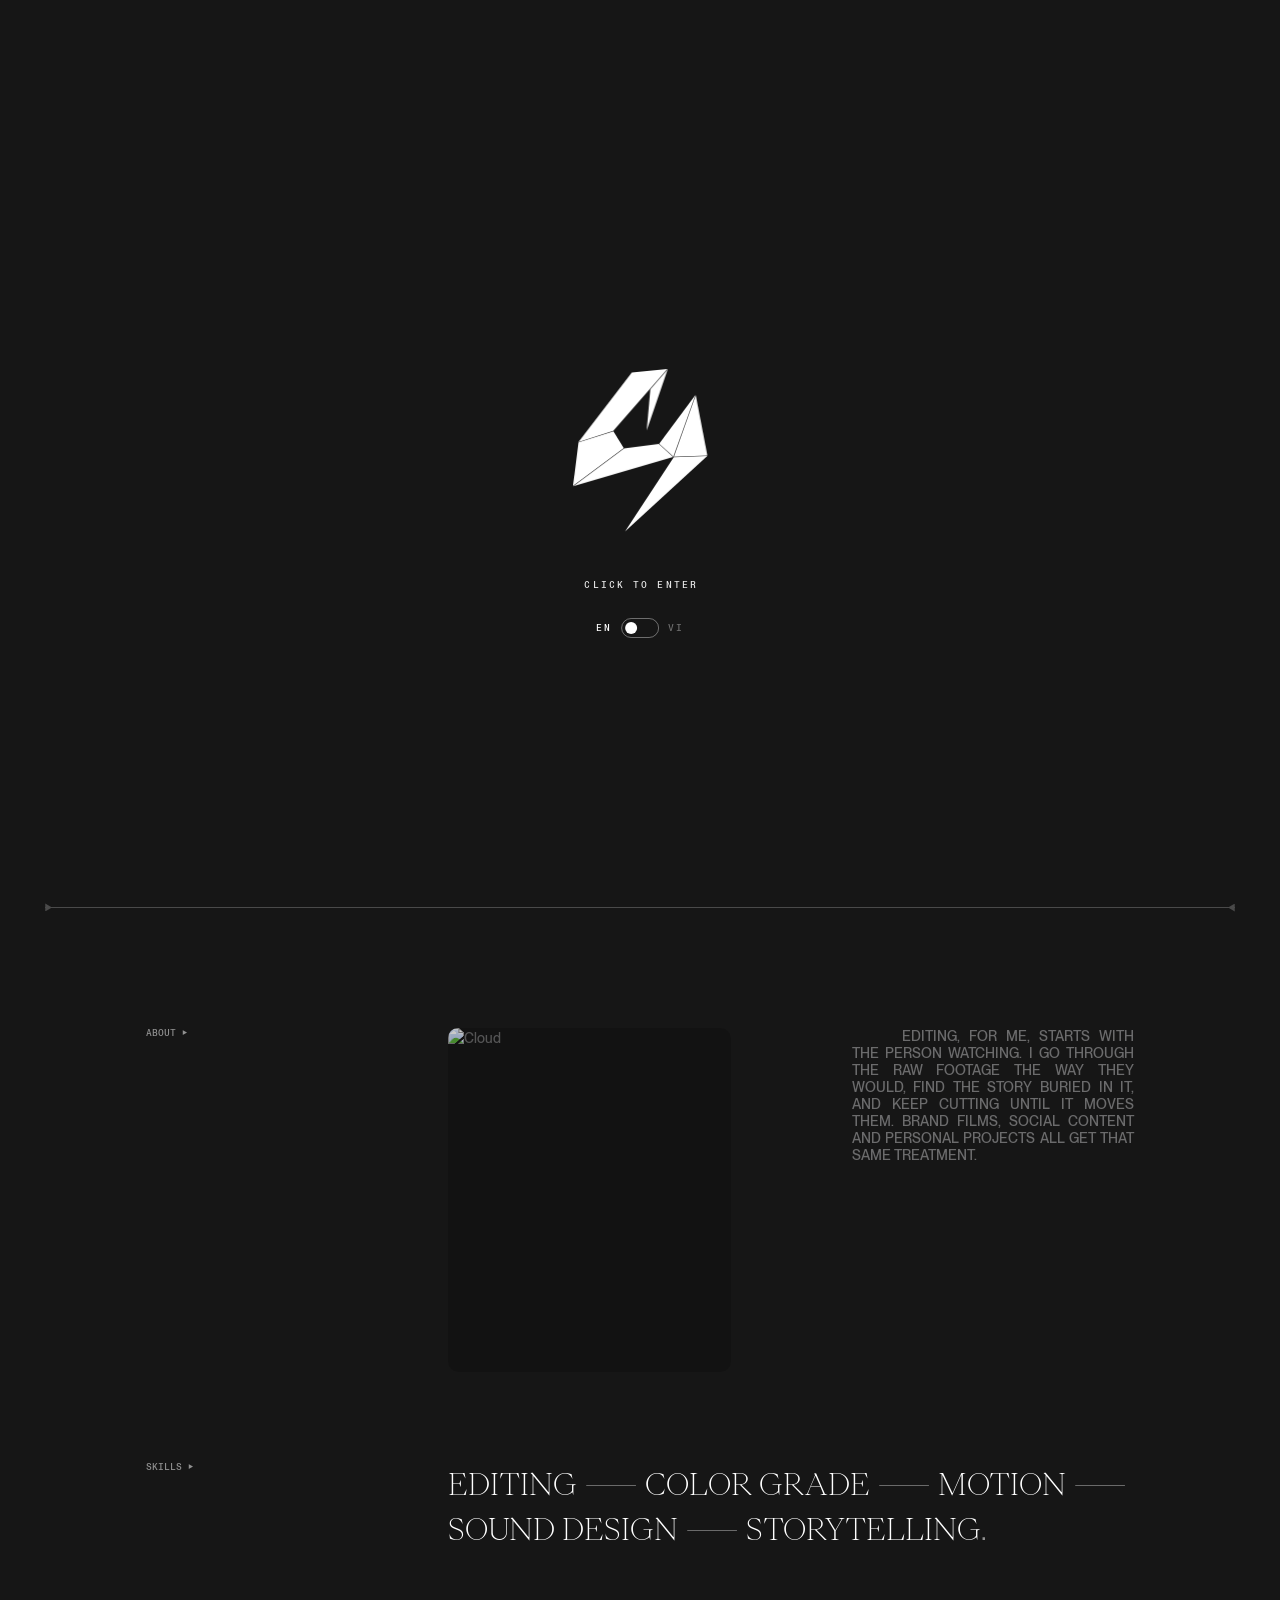
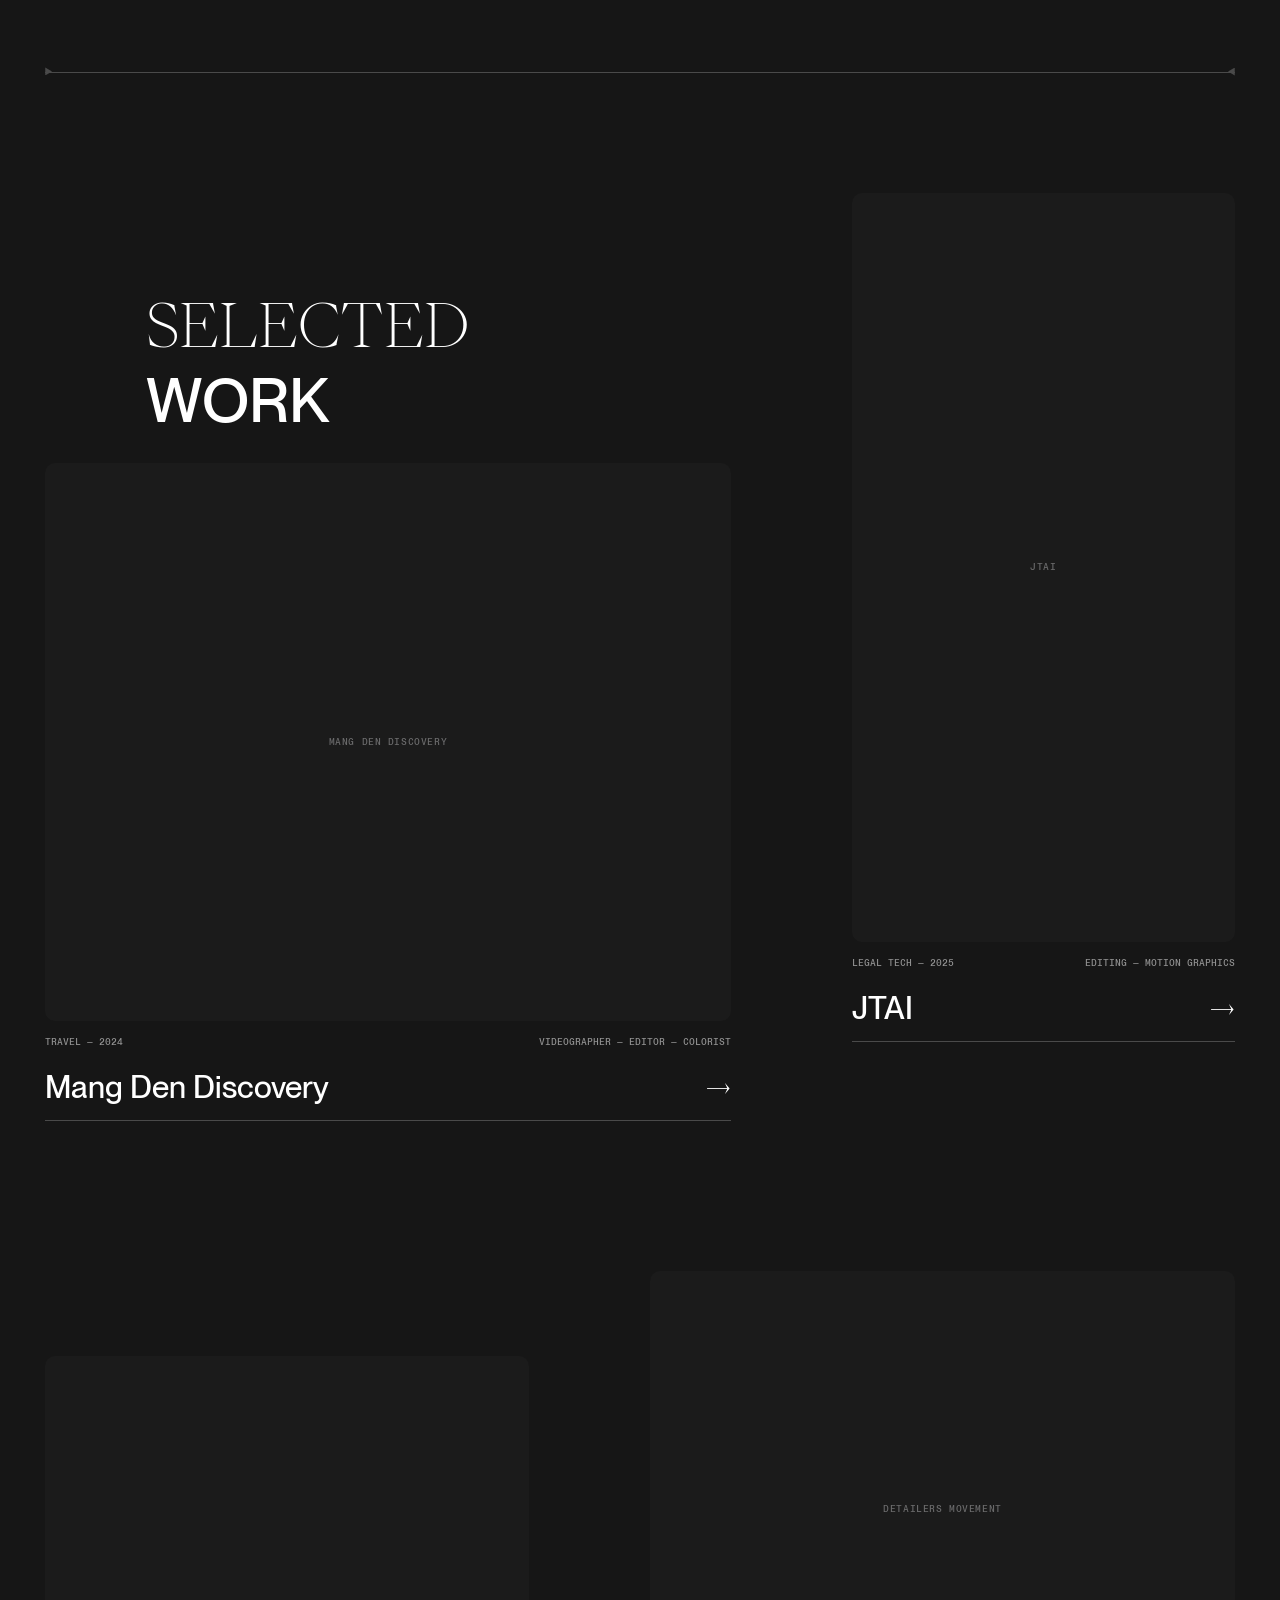
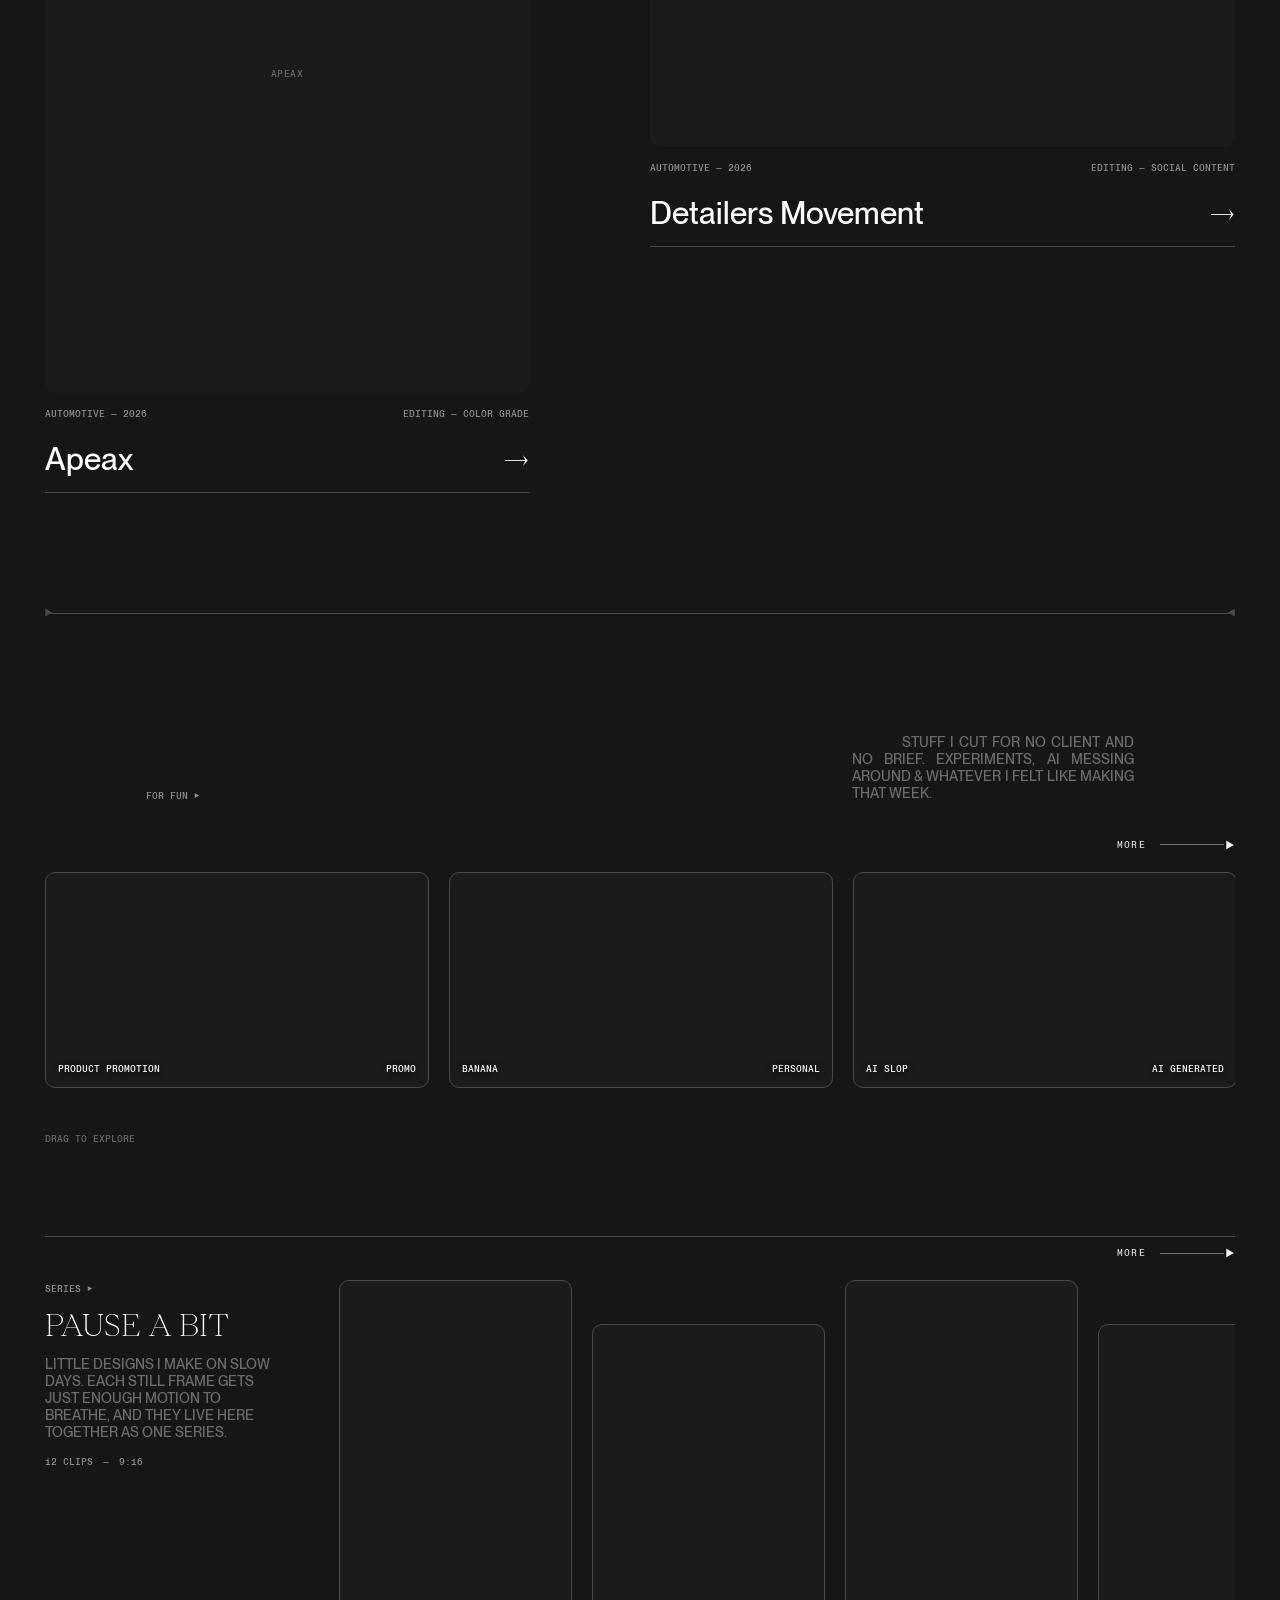
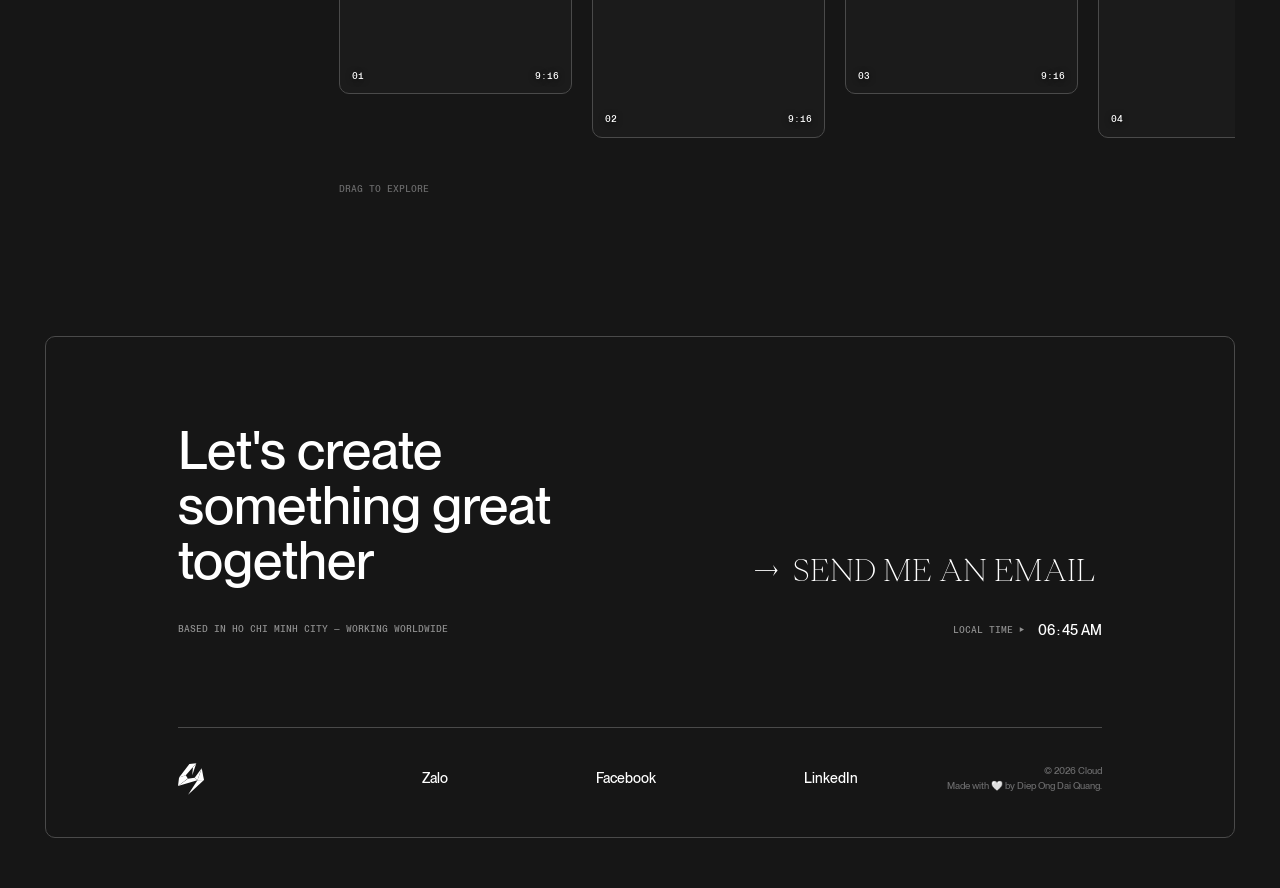
==== commit da2fadb1: "Add files via upload" ====
--- a/index.html
+++ b/index.html
@@ -1,4 +1,5 @@
 <!DOCTYPE html>
+
 <html lang="en">
 <head>
 <meta charset="utf-8"/>
@@ -7,13 +8,13 @@
 <meta content="website" property="og:type"/>
 <meta content="https://cloud-havefun.github.io/" property="og:url"/>
 <meta content="Cloud — Video Editor &amp; Filmmaker" property="og:title"/>
-<meta content="Freelance video editor and filmmaker in Ho Chi Minh City. I cut raw footage into stories that land." property="og:description"/>
+<meta content="Freelance video editor and filmmaker in Ho Chi Minh City. I cut raw footage into stories that land." data-vi-content="Freelance Editor tại TP. Hồ Chí Minh. Mình dựng footage thô thành những câu chuyện chạm tới người xem." property="og:description"/>
 <meta content="meta.jpg" property="og:image"/>
 <!-- Twitter -->
 <meta content="summary_large_image" property="twitter:card"/>
 <meta content="https://cloud-havefun.github.io/" property="twitter:url"/>
 <meta content="Cloud — Video Editor &amp; Filmmaker" property="twitter:title"/>
-<meta content="Freelance video editor and filmmaker in Ho Chi Minh City. I cut raw footage into stories that land." property="twitter:description"/>
+<meta content="Freelance video editor and filmmaker in Ho Chi Minh City. I cut raw footage into stories that land." data-vi-content="Freelance Editor tại TP. Hồ Chí Minh. Mình dựng footage thô thành những câu chuyện chạm tới người xem." property="twitter:description"/>
 <meta content="meta.jpg" property="twitter:image"/>
 <!-- Favicons -->
 <link href="favicons/favicon.ico" rel="icon" sizes="32x32 48x48"/>
@@ -24,11 +25,11 @@
 <!-- Google Analytics da go (ID cua template goc). Gan ID cua Cloud vao day khi can. -->
 <title>Cloud — Video Editor &amp; Filmmaker</title>
 <meta content="Cloud — Video Editor &amp; Filmmaker" name="title"/>
-<meta content="Freelance video editor and filmmaker in Ho Chi Minh City. Brand films, product videos and personal work, cutting since 2023." name="description"/>
-<script defer src="assets/global-HrnB0tRh.js"></script>
-<script defer src="assets/boot.js"></script>
-<script defer src="assets/strip-gl.js"></script>
-<script defer src="assets/main-local.js"></script>
+<meta content="Freelance video editor and filmmaker in Ho Chi Minh City. Brand films, product videos and personal work, cutting since 2023." data-vi-content="Freelance Editor tại TP. Hồ Chí Minh. Phim thương hiệu, video sản phẩm và dự án cá nhân, dựng phim từ năm 2023." name="description"/>
+<script defer="" src="assets/global-HrnB0tRh.js"></script>
+<script defer="" src="assets/boot.js"></script>
+<script defer="" src="assets/strip-gl.js"></script>
+<script defer="" src="assets/main-local.js"></script>
 <link href="assets/global-s0cKKLyf.css" rel="stylesheet"/>
 </head>
 <body data-barba="wrapper">
@@ -40,19 +41,19 @@
           </span>
 </a>
 </p>
-<a aria-label="Go back to home page" class="header__logo" data-tilt="" href="index.html">
-<svg fill="none" height="32" viewbox="0 0 730 883" width="26" xmlns="http://www.w3.org/2000/svg"><g transform="matrix(1,0,0,1,-376.009873,-122.644983)"><g><g transform="matrix(2.595391,0,0,2.595391,-1046.542531,-931.284148)"><path d="M702.293,534.827L746.365,406.647L709.933,448.21L702.293,534.827Z"/></g><g transform="matrix(2.595391,0,0,2.595391,-1039.923929,-931.284148)"><path d="M652.206,572.327L546.11,651.52L755.096,589.997L725.131,563.036L652.206,572.327Z"/></g><g transform="matrix(2.595391,0,0,2.595391,-1039.923929,-931.284148)"><path d="M725.819,562.5L755.526,589.276L801.576,460.391L725.819,562.5Z"/></g><g transform="matrix(2.595391,0,0,2.595391,-1039.923929,-931.284148)"><path d="M802.31,460.624L756.443,589.695L826.671,587.187L802.31,460.624Z"/></g><g transform="matrix(2.595391,0,0,2.595391,-1039.923929,-931.284148)"><path d="M756.443,590.55L826.671,588.181L654.456,746L756.443,590.55Z"/></g><g transform="matrix(2.595391,0,0,2.595391,-1039.923929,-931.284148)"><path d="M742.963,406.077L629.944,535.447L556.989,558.782L668.669,413.142L742.963,406.077Z"/></g><g transform="matrix(2.595391,0,0,2.595391,-1039.923929,-929.651254)"><path d="M630.055,535.622L557.014,558.822L545.557,650.141L651.658,571.036L630.055,535.622Z"/></g></g></g></svg>
+<a aria-label="Go back to home page" class="header__logo" data-tilt="" data-vi-aria="Về trang chủ" href="index.html">
+<svg fill="none" height="32" viewbox="0 0 730 883" width="26" xmlns="http://www.w3.org/2000/svg"><g transform="matrix(1,0,0,1,-376.009873,-122.644983)"><g><g transform="matrix(2.595391,0,0,2.595391,-1046.542531,-931.284148)"><path d="M702.293,534.827L746.365,406.647L709.933,448.21L702.293,534.827Z"></path></g><g transform="matrix(2.595391,0,0,2.595391,-1039.923929,-931.284148)"><path d="M652.206,572.327L546.11,651.52L755.096,589.997L725.131,563.036L652.206,572.327Z"></path></g><g transform="matrix(2.595391,0,0,2.595391,-1039.923929,-931.284148)"><path d="M725.819,562.5L755.526,589.276L801.576,460.391L725.819,562.5Z"></path></g><g transform="matrix(2.595391,0,0,2.595391,-1039.923929,-931.284148)"><path d="M802.31,460.624L756.443,589.695L826.671,587.187L802.31,460.624Z"></path></g><g transform="matrix(2.595391,0,0,2.595391,-1039.923929,-931.284148)"><path d="M756.443,590.55L826.671,588.181L654.456,746L756.443,590.55Z"></path></g><g transform="matrix(2.595391,0,0,2.595391,-1039.923929,-931.284148)"><path d="M742.963,406.077L629.944,535.447L556.989,558.782L668.669,413.142L742.963,406.077Z"></path></g><g transform="matrix(2.595391,0,0,2.595391,-1039.923929,-929.651254)"><path d="M630.055,535.622L557.014,558.822L545.557,650.141L651.658,571.036L630.055,535.622Z"></path></g></g></g></svg>
 </a>
 <nav class="header__nav">
 <ul class="header__nav__list">
 <li class="header__nav__el" data-splitting="">
 <a href="work.html">
-<span>Work</span>
+<span data-vi="Dự án">Work</span>
 <span class="badge">04</span>
 </a>
 </li>
 <li class="header__nav__el">
-<a class="button magnet" data-tilt="" href="mailto:cloud.havefun@gmail.com" rel="noreferrer" target="_blank">
+<a class="button magnet" data-tilt="" data-vi="Gửi email" href="mailto:cloud.havefun@gmail.com" rel="noreferrer" target="_blank">
               Email me
             </a>
 </li>
@@ -64,9 +65,9 @@
 <section class="section intro" data-delay-animation="" data-section-animation="">
 <p class="mono uppercase text-sm intro__baseline">
 <span data-splitting="" data-title-animation="">Freelance</span>
-<span data-splitting="" data-title-animation="">Based in Ho Chi Minh City</span>
+<span data-splitting="" data-title-animation="" data-vi="Sống tại TP. Hồ Chí Minh">Based in Ho Chi Minh City</span>
 </p>
-<p class="uppercase align-justify text-indent intro__text" data-splitting="" data-text-animation="" data-text-animation-duration="0.02">
+<p class="uppercase align-justify text-indent intro__text" data-splitting="" data-text-animation="" data-text-animation-duration="0.02" data-vi="Freelance Editor tại TP. Hồ Chí Minh, Việt Nam. Từ năm 2023 mình dựng phim thương hiệu, video sản phẩm và nội dung mạng xã hội, chăm chút từng nhịp cắt để câu chuyện được kể rõ ràng và giữ được người xem tới cuối.">
             Freelance video editor &amp; filmmaker based in Ho Chi Minh City, Vietnam. I've been cutting brand films, product videos &amp; social content since 2023, always hunting for the cut that makes a moment land.
           </p>
 <h1 class="h1 text-white uppercase intro__title">
@@ -103,10 +104,10 @@
 <hr/>
 <div data-section-animation="">
 <section class="section about">
-<h2 class="mono text-sm uppercase" data-splitting="" data-title-animation="">
+<h2 class="mono text-sm uppercase" data-splitting="" data-title-animation="" data-vi="Giới thiệu ►">
               About ►
             </h2>
-<p class="uppercase align-justify text-indent about__text" data-splitting="" data-text-animation="" data-text-animation-duration="0.02">
+<p class="uppercase align-justify text-indent about__text" data-splitting="" data-text-animation="" data-text-animation-duration="0.02" data-vi="Với mình, dựng phim bắt đầu từ người xem. Mình xem footage thô theo cách họ sẽ xem, tìm ra câu chuyện đang bị vùi trong đó, rồi cắt mãi cho tới khi nó lay động được họ. Phim thương hiệu, nội dung mạng xã hội hay dự án cá nhân, cái nào cũng được làm kỹ như nhau.">
             Editing, for me, starts with the person watching. I go through the raw footage the way they would, find the story buried in it, and keep cutting until it moves them. Brand films, social content and personal projects all get that same treatment.
           </p>
 <div class="about__img" data-section-text-animation="">
@@ -114,7 +115,7 @@
 </div>
 </section>
 <section class="section skills">
-<h2 class="mono text-sm uppercase" data-splitting="" data-title-animation="">
+<h2 class="mono text-sm uppercase" data-splitting="" data-title-animation="" data-vi="Kỹ năng ►">
               Skills ►
             </h2>
 <p class="text-grey-3 h3 serif text-justify uppercase skills__content" data-section-text-animation="" data-splitting="" data-text-animation="">
@@ -128,10 +129,10 @@
 <section class="section selected" data-parallax-animation="" data-section-animation="">
 <h2 class="h2 uppercase text-white selected__title">
 <span class="serif">
-<span aria-hidden="true">Selected</span>
-<span data-splitting="" data-title-animation=""> Selected </span>
+<span aria-hidden="true" data-vi="Dự án">Selected</span>
+<span data-splitting="" data-title-animation="" data-vi="Dự án"> Selected </span>
 </span>
-<span data-splitting="" data-title-animation="" data-triangle="">work</span>
+<span data-splitting="" data-title-animation="" data-triangle="" data-vi="tiêu biểu">work</span>
 </h2>
 <ul class="selected__list">
 <li class="selected__el" data-section-text-animation="">
@@ -143,13 +144,13 @@
 <img alt="Mang Den Discovery" class="hover-effect" src="https://ik.imagekit.io/mangdendiscovery/LOGOProjects/MDD.png"/>
 </div>
 <div class="selected__el__data">
-<p data-splitting="" data-title-animation="">Travel — 2024</p>
+<p data-splitting="" data-title-animation="" data-vi="Du lịch — 2024">Travel — 2024</p>
 <p data-splitting="" data-title-animation="">
                     Videographer — editor — colorist
                   </p>
 </div>
 </div>
-<a class="selected__el__link" href="Projects/MDD/mangden.html">See more about the project Mang Den Discovery</a>
+<a class="selected__el__link" data-vi="Xem thêm về dự án Mang Den Discovery" href="Projects/MDD/mangden.html">See more about the project Mang Den Discovery</a>
 </li>
 <li class="selected__el" data-section-text-animation="" data-speed="8">
 <h3 class="selected__el__title h3 text-white">
@@ -160,13 +161,13 @@
 <img alt="JTAI" src="https://ik.imagekit.io/mangdendiscovery/LOGOProjects/JTAI.png"/>
 </div>
 <div class="selected__el__data">
-<p data-splitting="" data-title-animation="">Legal Tech — 2025</p>
+<p data-splitting="" data-title-animation="" data-vi="Công nghệ pháp lý — 2025">Legal Tech — 2025</p>
 <p data-splitting="" data-title-animation="">
                     editing — motion graphics
                   </p>
 </div>
 </div>
-<a class="selected__el__link" href="Projects/JTAI/jtai.html">See more about the project JTAI</a>
+<a class="selected__el__link" data-vi="Xem thêm về dự án JTAI" href="Projects/JTAI/jtai.html">See more about the project JTAI</a>
 </li>
 <li class="selected__el" data-section-text-animation="" data-speed="6">
 <h3 class="selected__el__title h3 text-white">
@@ -177,13 +178,13 @@
 <img alt="Apeax" src="https://ik.imagekit.io/mangdendiscovery/LOGOProjects/AP.png"/>
 </div>
 <div class="selected__el__data">
-<p data-splitting="" data-title-animation="">Automotive — 2026</p>
+<p data-splitting="" data-title-animation="" data-vi="Ô tô — 2026">Automotive — 2026</p>
 <p data-splitting="" data-title-animation="">
                     editing — color grade
                   </p>
 </div>
 </div>
-<a class="selected__el__link" href="Projects/Apeax/apeax.html">See more about the project Apeax</a>
+<a class="selected__el__link" data-vi="Xem thêm về dự án Apeax" href="Projects/Apeax/apeax.html">See more about the project Apeax</a>
 </li>
 <li class="selected__el" data-section-text-animation="">
 <h3 class="selected__el__title h3 text-white">
@@ -194,51 +195,51 @@
 <img alt="Detailers Movement" src="https://ik.imagekit.io/mangdendiscovery/LOGOProjects/DMI.png"/>
 </div>
 <div class="selected__el__data">
-<p data-splitting="" data-title-animation="">Automotive — 2026</p>
+<p data-splitting="" data-title-animation="" data-vi="Ô tô — 2026">Automotive — 2026</p>
 <p data-splitting="" data-title-animation="">
                     editing — social content
                   </p>
 </div>
 </div>
-<a class="selected__el__link" href="Projects/DMI/dmi.html">See more about the project Detailers Movement</a>
+<a class="selected__el__link" data-vi="Xem thêm về dự án Detailers Movement" href="Projects/DMI/dmi.html">See more about the project Detailers Movement</a>
 </li>
 </ul>
 </section>
 <hr/>
 <section class="section fun" data-section-animation="">
 <div class="fun__head">
-<h2 class="mono text-sm uppercase" data-splitting="" data-title-animation="">
+<h2 class="mono text-sm uppercase" data-splitting="" data-title-animation="" data-vi="Làm cho vui ►">
               For Fun ►
             </h2>
-<p class="uppercase align-justify text-indent fun__intro" data-splitting="" data-text-animation="" data-text-animation-duration="0.02">
+<p class="uppercase align-justify text-indent fun__intro" data-splitting="" data-text-animation="" data-text-animation-duration="0.02" data-vi="Mấy thứ mình dựng chẳng vì khách hàng hay brief nào. Thử nghiệm, nghịch AI và bất cứ thứ gì mình thích làm trong tuần đó.">
             Stuff I cut for no client and no brief. Experiments, AI messing around &amp; whatever I felt like making that week.
           </p>
 </div>
 <div class="fun__strip">
 <div class="hstrip hstrip--fun">
-<div class="hstrip__item" data-yt="cFqAOvrXOv0" data-title="Product Promotion" data-desc="">
+<div class="hstrip__item" data-desc="" data-title="Product Promotion" data-yt="cFqAOvrXOv0">
 <img alt="Product Promotion" loading="lazy" src="https://ik.imagekit.io/mangdendiscovery/FunThumb/Motion.png"/>
-<div class="hstrip__cap mono text-sm uppercase"><span>Product Promotion</span><span>Promo</span></div>
-</div>
-<div class="hstrip__item" data-yt="lyXL8VFjUq0" data-title="Banana" data-desc="">
+<div class="hstrip__cap mono text-sm uppercase"><span>Product Promotion</span><span data-vi="Quảng cáo">Promo</span></div>
+</div>
+<div class="hstrip__item" data-desc="" data-title="Banana" data-yt="lyXL8VFjUq0">
 <img alt="Banana" loading="lazy" src="https://ik.imagekit.io/mangdendiscovery/FunThumb/Banana.png"/>
-<div class="hstrip__cap mono text-sm uppercase"><span>Banana</span><span>Personal</span></div>
-</div>
-<div class="hstrip__item" data-yt="W3sK1kcXpiM" data-title="AI Slop" data-desc="">
+<div class="hstrip__cap mono text-sm uppercase"><span>Banana</span><span data-vi="Cá nhân">Personal</span></div>
+</div>
+<div class="hstrip__item" data-desc="" data-title="AI Slop" data-yt="W3sK1kcXpiM">
 <img alt="AI Slop" loading="lazy" src="https://ik.imagekit.io/mangdendiscovery/FunThumb/AI%20Slop.png"/>
-<div class="hstrip__cap mono text-sm uppercase"><span>AI Slop</span><span>AI Generated</span></div>
-</div>
-<div class="hstrip__item" data-yt="bTaR9XivQlM" data-title="Car" data-desc="">
+<div class="hstrip__cap mono text-sm uppercase"><span>AI Slop</span><span data-vi="Làm bằng AI">AI Generated</span></div>
+</div>
+<div class="hstrip__item" data-desc="" data-title="Car" data-yt="bTaR9XivQlM">
 <img alt="Car" loading="lazy" src="https://ik.imagekit.io/mangdendiscovery/FunThumb/Car.png"/>
-<div class="hstrip__cap mono text-sm uppercase"><span>Car</span><span>Automotive</span></div>
-</div>
-<div class="hstrip__item" data-yt="IUdSrWOykyo" data-title="Bikini" data-desc="">
+<div class="hstrip__cap mono text-sm uppercase"><span>Car</span><span data-vi="Ô tô">Automotive</span></div>
+</div>
+<div class="hstrip__item" data-desc="" data-title="Bikini" data-yt="IUdSrWOykyo">
 <img alt="Bikini" loading="lazy" src="https://ik.imagekit.io/mangdendiscovery/FunThumb/Bikini.png"/>
-<div class="hstrip__cap mono text-sm uppercase"><span>Coming Soon</span><span>TBA</span></div>
+<div class="hstrip__cap mono text-sm uppercase"><span>Bikini</span><span>TBA</span></div>
 </div>
 </div>
 <div class="strip-foot mono text-sm uppercase">
-<span class="strip-hint">Drag to explore</span>
+<span class="strip-hint" data-vi="Kéo để xem thêm">Drag to explore</span>
 </div>
 </div>
 <!-- ============================================================
@@ -263,66 +264,66 @@
 <p class="serif uppercase text-white fun__series__title" data-splitting="" data-title-animation="">
               Pause a bit
             </p>
-<p class="uppercase fun__series__desc" data-splitting="" data-text-animation="" data-text-animation-duration="0.02">
+<p class="uppercase fun__series__desc" data-splitting="" data-text-animation="" data-text-animation-duration="0.02" data-vi="Những thiết kế nhỏ mình làm vào mấy ngày rảnh. Mỗi khung hình tĩnh được thêm chút chuyển động vừa đủ để nó thở, rồi tất cả nằm chung ở đây thành một series.">
             Little designs I make on slow days. Each still frame gets just enough motion to breathe, and they live here together as one series.
           </p>
 <p class="mono text-sm uppercase fun__series__meta" data-splitting="" data-title-animation="">
-<span>12 clips</span><span>—</span><span>9:16</span>
+<span data-vi="12 clip">12 clips</span><span>—</span><span>9:16</span>
 </p>
 </div>
 <div class="fun__series__strip">
 <div class="hstrip hstrip--stack">
-<div class="hstrip__item" data-yt="b-oDeTqZUiY" data-ratio="9/16" data-title="PauseABit 001" data-desc="">
+<div class="hstrip__item" data-desc="" data-ratio="9/16" data-title="PauseABit 001" data-yt="b-oDeTqZUiY">
 <img alt="Clip 01" loading="lazy" src="https://ik.imagekit.io/mangdendiscovery/PAB/01.png"/>
 <div class="hstrip__cap mono text-sm uppercase"><span>01</span><span>9:16</span></div>
 </div>
-<div class="hstrip__item" data-yt="_FhbmLOclkw" data-ratio="9/16" data-title="PauseABit 002" data-desc="">
+<div class="hstrip__item" data-desc="" data-ratio="9/16" data-title="PauseABit 002" data-yt="_FhbmLOclkw">
 <img alt="Clip 02" loading="lazy" src="https://ik.imagekit.io/mangdendiscovery/PAB/02.png?updatedAt=1791451244884"/>
 <div class="hstrip__cap mono text-sm uppercase"><span>02</span><span>9:16</span></div>
 </div>
-<div class="hstrip__item" data-yt="4-RiQVPbO64" data-ratio="9/16" data-title="PauseABit 014" data-desc="">
+<div class="hstrip__item" data-desc="" data-ratio="9/16" data-title="PauseABit 014" data-yt="4-RiQVPbO64">
 <img alt="Clip 03" loading="lazy" src="https://ik.imagekit.io/mangdendiscovery/PAB/14.png?updatedAt=1791451244456"/>
 <div class="hstrip__cap mono text-sm uppercase"><span>03</span><span>9:16</span></div>
 </div>
-<div class="hstrip__item" data-yt="Gh1_aw7t_rU" data-ratio="9/16" data-title="PauseABit 004" data-desc="">
+<div class="hstrip__item" data-desc="" data-ratio="9/16" data-title="PauseABit 004" data-yt="Gh1_aw7t_rU">
 <img alt="Clip 04" loading="lazy" src="https://ik.imagekit.io/mangdendiscovery/PAB/04.png?updatedAt=1791451244392"/>
 <div class="hstrip__cap mono text-sm uppercase"><span>04</span><span>9:16</span></div>
 </div>
-<div class="hstrip__item" data-yt="E5csrVZALj0" data-ratio="9/16" data-title="PauseABit 005" data-desc="">
+<div class="hstrip__item" data-desc="" data-ratio="9/16" data-title="PauseABit 005" data-yt="E5csrVZALj0">
 <img alt="Clip 05" loading="lazy" src="https://ik.imagekit.io/mangdendiscovery/PAB/05.png?updatedAt=1791451245048"/>
 <div class="hstrip__cap mono text-sm uppercase"><span>05</span><span>9:16</span></div>
 </div>
-<div class="hstrip__item" data-yt="QhcrbTdu5zc" data-ratio="9/16" data-title="PauseABit 006" data-desc="">
+<div class="hstrip__item" data-desc="" data-ratio="9/16" data-title="PauseABit 006" data-yt="QhcrbTdu5zc">
 <img alt="Clip 06" loading="lazy" src="https://ik.imagekit.io/mangdendiscovery/PAB/06.png?updatedAt=1791451244526"/>
 <div class="hstrip__cap mono text-sm uppercase"><span>06</span><span>9:16</span></div>
 </div>
-<div class="hstrip__item" data-yt="Y-P0Ph0nTLE" data-ratio="9/16" data-title="PauseABit 008" data-desc="">
+<div class="hstrip__item" data-desc="" data-ratio="9/16" data-title="PauseABit 008" data-yt="Y-P0Ph0nTLE">
 <img alt="Clip 07" loading="lazy" src="https://ik.imagekit.io/mangdendiscovery/PAB/08.png?updatedAt=1791451244165"/>
 <div class="hstrip__cap mono text-sm uppercase"><span>07</span><span>9:16</span></div>
 </div>
-<div class="hstrip__item" data-yt="-LKD_uLu3IQ" data-ratio="9/16" data-title="PauseABit 009" data-desc="">
+<div class="hstrip__item" data-desc="" data-ratio="9/16" data-title="PauseABit 009" data-yt="-LKD_uLu3IQ">
 <img alt="Clip 08" loading="lazy" src="https://ik.imagekit.io/mangdendiscovery/PAB/09.png?updatedAt=1791451244724"/>
 <div class="hstrip__cap mono text-sm uppercase"><span>08</span><span>9:16</span></div>
 </div>
-<div class="hstrip__item" data-yt="rdYoVpwNAdA" data-ratio="9/16" data-title="PauseABit 010" data-desc="">
+<div class="hstrip__item" data-desc="" data-ratio="9/16" data-title="PauseABit 010" data-yt="rdYoVpwNAdA">
 <img alt="Clip 09" loading="lazy" src="https://ik.imagekit.io/mangdendiscovery/PAB/10.png?updatedAt=1791451244493"/>
 <div class="hstrip__cap mono text-sm uppercase"><span>09</span><span>9:16</span></div>
 </div>
-<div class="hstrip__item" data-yt="p96WiCjlaGk" data-ratio="9/16" data-title="PauseABit 012" data-desc="">
+<div class="hstrip__item" data-desc="" data-ratio="9/16" data-title="PauseABit 012" data-yt="p96WiCjlaGk">
 <img alt="Clip 10" loading="lazy" src="https://ik.imagekit.io/mangdendiscovery/PAB/12.png?updatedAt=1791451245488"/>
 <div class="hstrip__cap mono text-sm uppercase"><span>10</span><span>9:16</span></div>
 </div>
-<div class="hstrip__item" data-yt="2jrdZ81JjqI" data-ratio="9/16" data-title="PauseABit 013" data-desc="">
+<div class="hstrip__item" data-desc="" data-ratio="9/16" data-title="PauseABit 013" data-yt="2jrdZ81JjqI">
 <img alt="Clip 11" loading="lazy" src="https://ik.imagekit.io/mangdendiscovery/PAB/13.png?updatedAt=1791451245004"/>
 <div class="hstrip__cap mono text-sm uppercase"><span>11</span><span>9:16</span></div>
 </div>
-<div class="hstrip__item" data-yt="rD_iwnk1J0g" data-ratio="9/16" data-title="PauseABit 003" data-desc="">
+<div class="hstrip__item" data-desc="" data-ratio="9/16" data-title="PauseABit 003" data-yt="rD_iwnk1J0g">
 <img alt="Clip 12" loading="lazy" src="https://ik.imagekit.io/mangdendiscovery/PAB/03.png?updatedAt=1791451246068"/>
 <div class="hstrip__cap mono text-sm uppercase"><span>12</span><span>9:16</span></div>
 </div>
 </div>
 <div class="strip-foot mono text-sm uppercase">
-<span class="strip-hint">Drag to explore</span>
+<span class="strip-hint" data-vi="Kéo để xem thêm">Drag to explore</span>
 </div>
 </div>
 </div>
@@ -330,20 +331,20 @@
 </main>
 <footer class="footer">
 <div class="footer__content">
-<p class="footer__title text-white" data-splitting="" data-triangle="">
+<p class="footer__title text-white" data-splitting="" data-triangle="" data-vi="Cùng nhau tạo nên điều tuyệt vời nhé">
             Let's create something great together
           </p>
-<p class="footer__location mono uppercase text-sm" data-splitting="">
+<p class="footer__location mono uppercase text-sm" data-splitting="" data-vi="Ở TP. Hồ Chí Minh — nhận việc khắp nơi">
             Based in Ho Chi Minh City — working worldwide
           </p>
 </div>
 <div class="footer__mail">
 <a class="serif text-white uppercase footer__cta" data-splitting="" href="mailto:cloud.havefun@gmail.com" rel="noreferrer" target="_blank">
 <span>→</span>
-<span>Send me an email</span>
+<span data-vi="Gửi mình một email">Send me an email</span>
 </a>
 <p class="footer__time">
-<span class="mono text-sm uppercase" data-splitting="">local time ►</span>
+<span class="mono text-sm uppercase" data-splitting="" data-vi="giờ địa phương ►">local time ►</span>
 <span class="text-white time" id="local-time">
 <span>08</span>
 <span>:</span>
@@ -369,7 +370,7 @@
 </a>
 </li>
 </ul>
-<svg class="footer__logo" data-tilt="" fill="none" height="32" viewbox="0 0 730 883" width="26" xmlns="http://www.w3.org/2000/svg"><g transform="matrix(1,0,0,1,-376.009873,-122.644983)"><g><g transform="matrix(2.595391,0,0,2.595391,-1046.542531,-931.284148)"><path d="M702.293,534.827L746.365,406.647L709.933,448.21L702.293,534.827Z"/></g><g transform="matrix(2.595391,0,0,2.595391,-1039.923929,-931.284148)"><path d="M652.206,572.327L546.11,651.52L755.096,589.997L725.131,563.036L652.206,572.327Z"/></g><g transform="matrix(2.595391,0,0,2.595391,-1039.923929,-931.284148)"><path d="M725.819,562.5L755.526,589.276L801.576,460.391L725.819,562.5Z"/></g><g transform="matrix(2.595391,0,0,2.595391,-1039.923929,-931.284148)"><path d="M802.31,460.624L756.443,589.695L826.671,587.187L802.31,460.624Z"/></g><g transform="matrix(2.595391,0,0,2.595391,-1039.923929,-931.284148)"><path d="M756.443,590.55L826.671,588.181L654.456,746L756.443,590.55Z"/></g><g transform="matrix(2.595391,0,0,2.595391,-1039.923929,-931.284148)"><path d="M742.963,406.077L629.944,535.447L556.989,558.782L668.669,413.142L742.963,406.077Z"/></g><g transform="matrix(2.595391,0,0,2.595391,-1039.923929,-929.651254)"><path d="M630.055,535.622L557.014,558.822L545.557,650.141L651.658,571.036L630.055,535.622Z"/></g></g></g></svg>
+<svg class="footer__logo" data-tilt="" fill="none" height="32" viewbox="0 0 730 883" width="26" xmlns="http://www.w3.org/2000/svg"><g transform="matrix(1,0,0,1,-376.009873,-122.644983)"><g><g transform="matrix(2.595391,0,0,2.595391,-1046.542531,-931.284148)"><path d="M702.293,534.827L746.365,406.647L709.933,448.21L702.293,534.827Z"></path></g><g transform="matrix(2.595391,0,0,2.595391,-1039.923929,-931.284148)"><path d="M652.206,572.327L546.11,651.52L755.096,589.997L725.131,563.036L652.206,572.327Z"></path></g><g transform="matrix(2.595391,0,0,2.595391,-1039.923929,-931.284148)"><path d="M725.819,562.5L755.526,589.276L801.576,460.391L725.819,562.5Z"></path></g><g transform="matrix(2.595391,0,0,2.595391,-1039.923929,-931.284148)"><path d="M802.31,460.624L756.443,589.695L826.671,587.187L802.31,460.624Z"></path></g><g transform="matrix(2.595391,0,0,2.595391,-1039.923929,-931.284148)"><path d="M756.443,590.55L826.671,588.181L654.456,746L756.443,590.55Z"></path></g><g transform="matrix(2.595391,0,0,2.595391,-1039.923929,-931.284148)"><path d="M742.963,406.077L629.944,535.447L556.989,558.782L668.669,413.142L742.963,406.077Z"></path></g><g transform="matrix(2.595391,0,0,2.595391,-1039.923929,-929.651254)"><path d="M630.055,535.622L557.014,558.822L545.557,650.141L651.658,571.036L630.055,535.622Z"></path></g></g></g></svg>
 <p>
 <span class="block text-sm align-right">© 2026 Cloud</span>
 <span class="block text-sm align-right">Made with 🤍 by Diep Ong Dai Quang.</span>
@@ -406,7 +407,7 @@
 <div class="vlb" data-lenis-prevent="" id="vlb">
 <div class="vlb__bar vlb__bar--top mono text-sm uppercase">
 <p class="vlb__title serif uppercase" id="vlb-title"></p>
-<button class="btn btn--sm vlb__close" data-tilt="" type="button">Close ✕</button>
+<button class="btn btn--sm vlb__close" data-tilt="" data-vi="Đóng ✕" type="button">Close ✕</button>
 </div>
 <div class="vlb__stage" id="vlb-stage"></div>
 <div class="vlb__bar vlb__bar--bottom mono text-sm uppercase">
